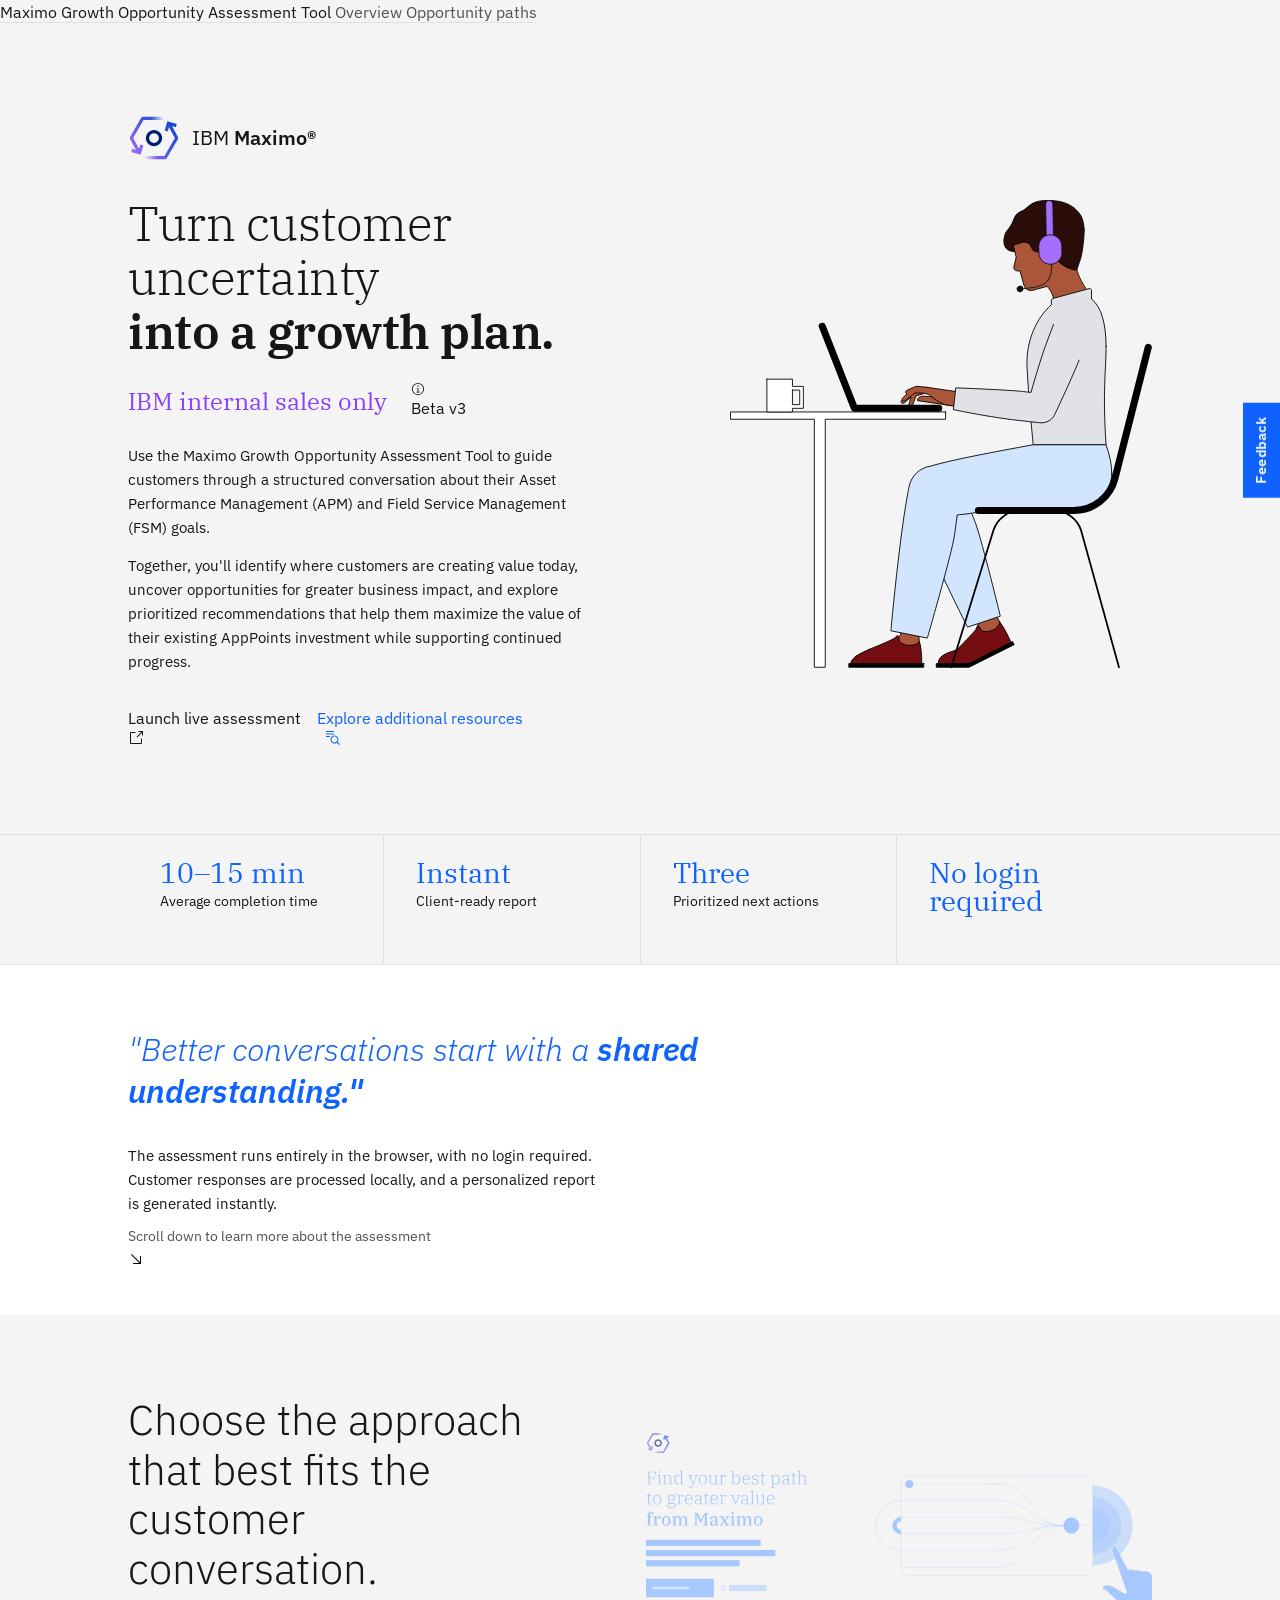
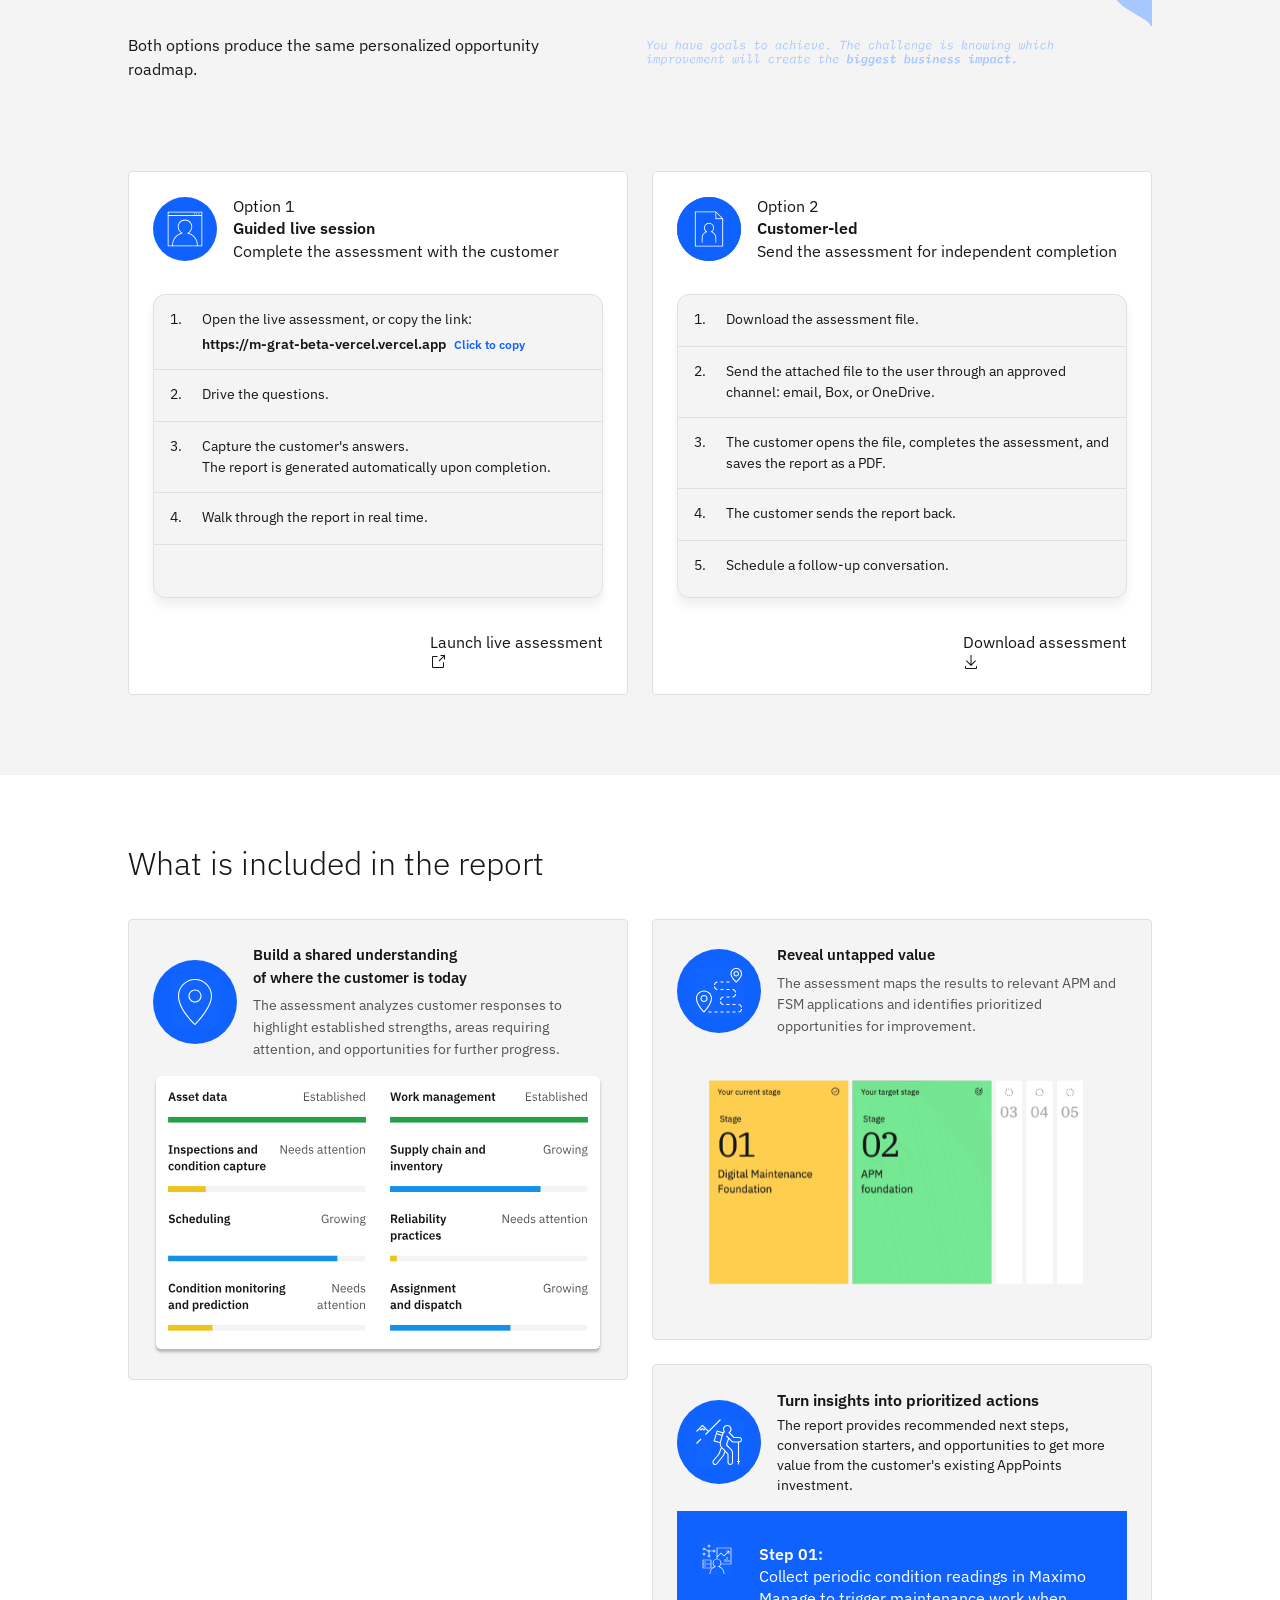
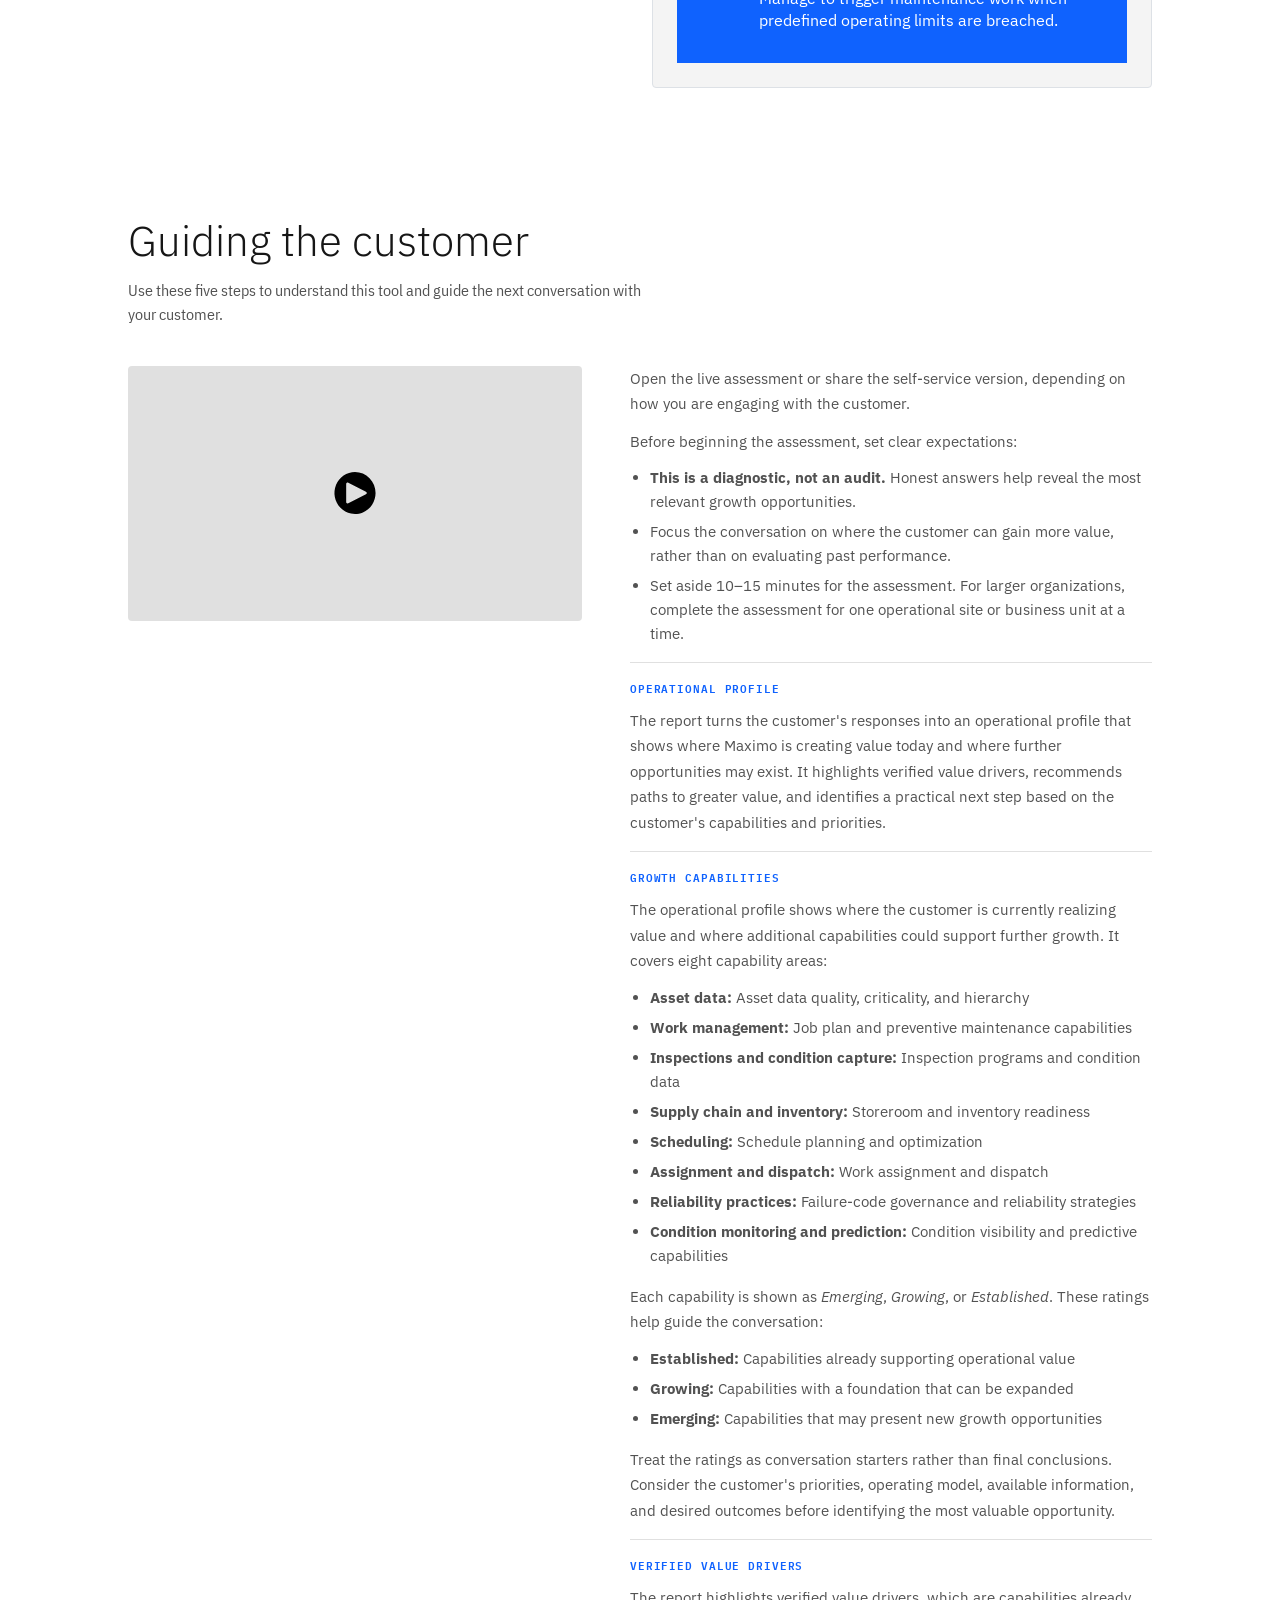
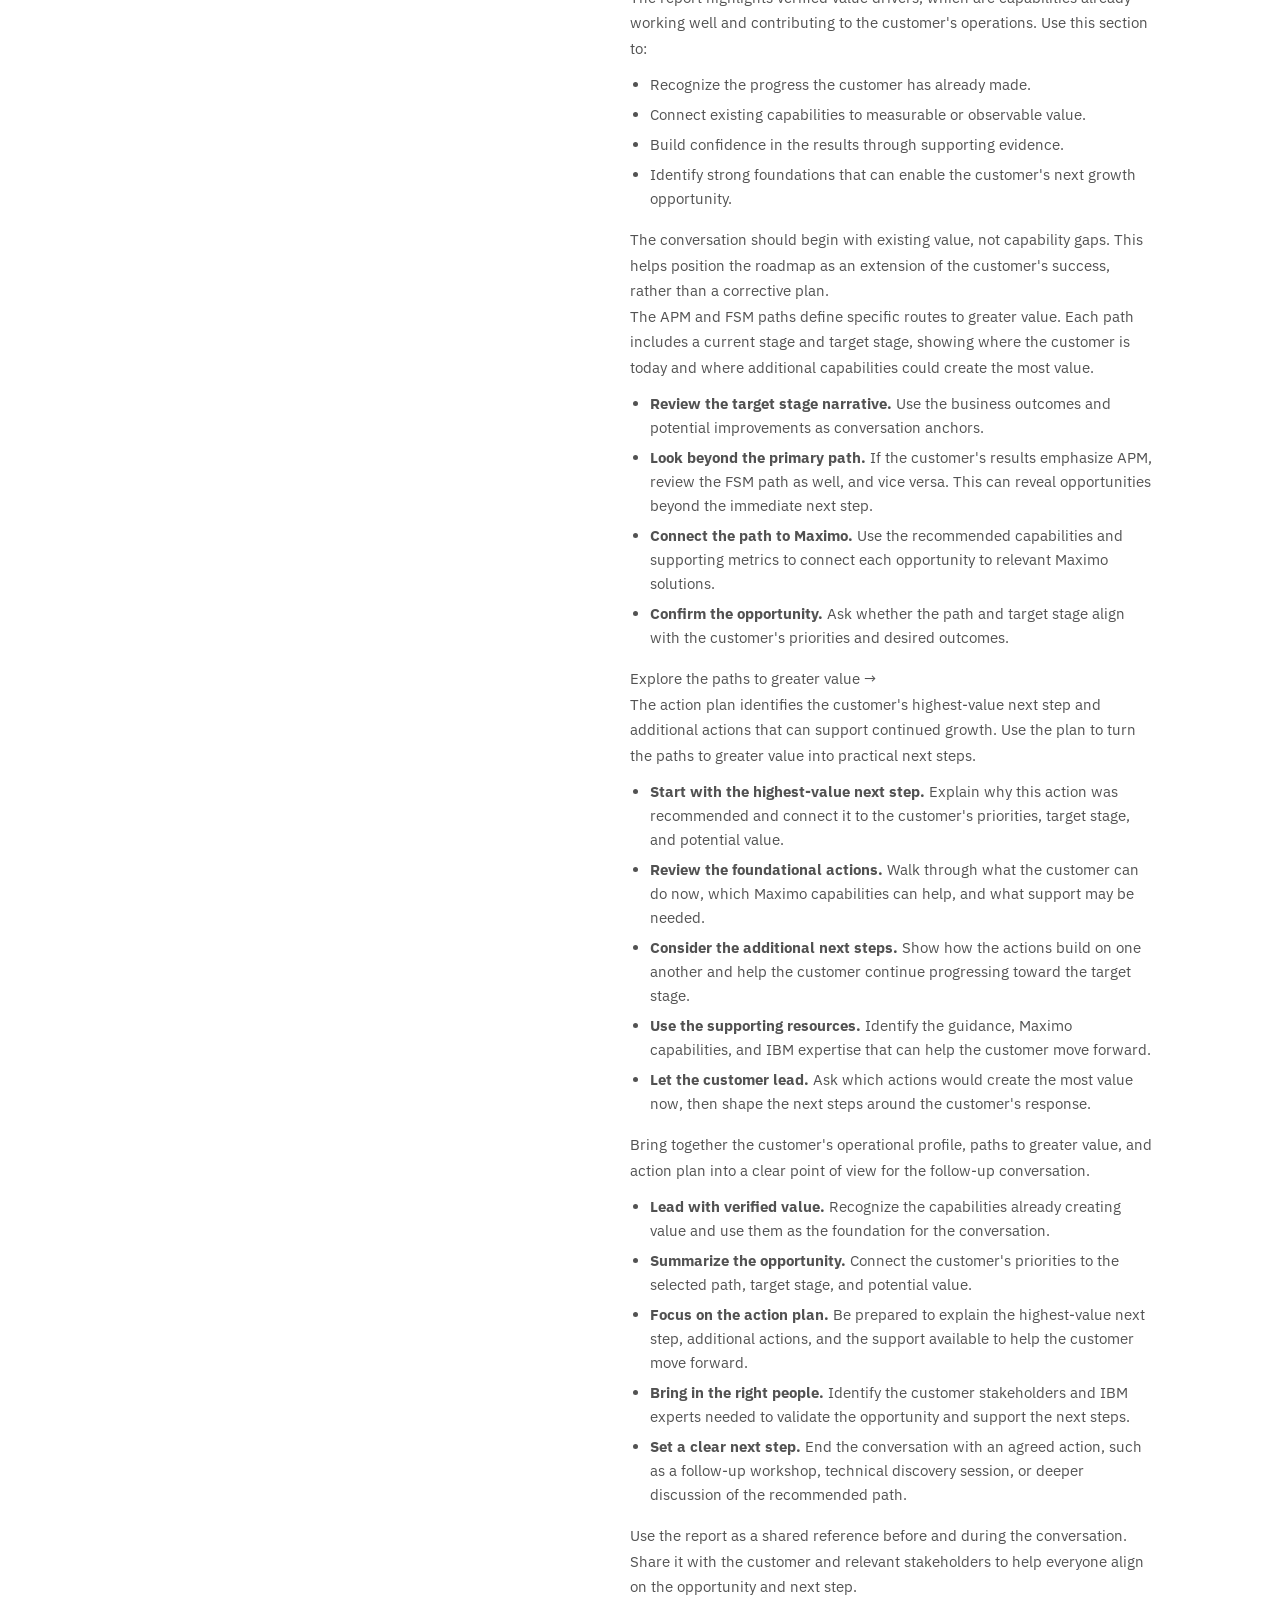
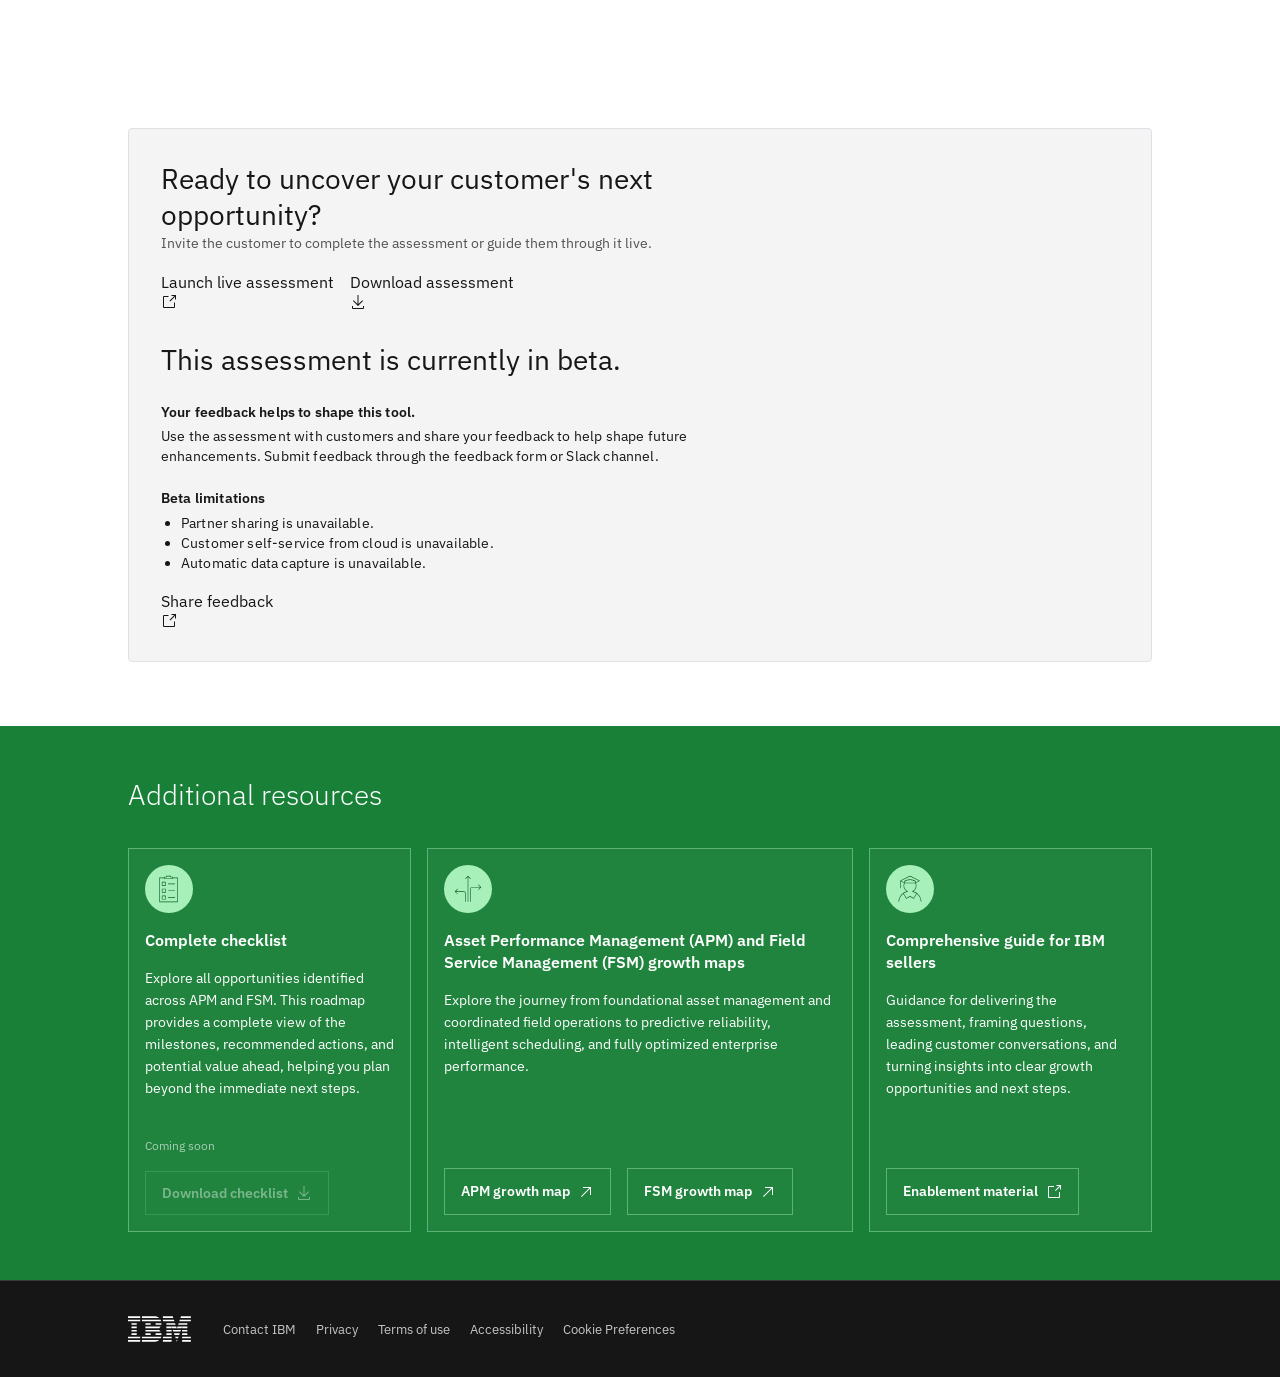
==== docs/index.html @ 926f0888 "Update seller html" ====
<!DOCTYPE html>
<html lang="en">
<head>
  <meta charset="UTF-8" />
  <meta name="viewport" content="width=device-width, initial-scale=1.0" />
  <title>M-GOAT · MAS Growth Opportunity Assessment Tool</title>

  <!-- IBM Plex Fonts -->
  <link rel="preconnect" href="https://fonts.googleapis.com" />
  <link rel="preconnect" href="https://fonts.gstatic.com" crossorigin />
  <link href="https://fonts.googleapis.com/css2?family=IBM+Plex+Sans:ital,wght@0,300;0,400;0,500;0,600;0,700;1,300;1,400&family=IBM+Plex+Serif:ital,wght@0,300;0,400;0,600;0,700;1,300;1,400&family=IBM+Plex+Mono:wght@400;500;600&family=IBM+Plex+Sans+Condensed:wght@300;400;500;600&display=swap" rel="stylesheet" />

  <!-- Carbon Web Components (v2) from IBM CDN -->
  <link rel="preconnect" href="https://1.www.s81c.com" crossorigin />
  <link rel="dns-prefetch" href="https://1.www.s81c.com" />
  <script type="module" src="https://1.www.s81c.com/common/carbon/web-components/tag/v2/latest/ui-shell.min.js"></script>
  <script type="module" src="https://1.www.s81c.com/common/carbon/web-components/tag/v2/latest/button.min.js"></script>
  <script type="module" src="https://1.www.s81c.com/common/carbon/web-components/tag/v2/latest/accordion.min.js"></script>
  <script type="module" src="https://1.www.s81c.com/common/carbon/web-components/tag/v2/latest/tag.min.js"></script>
  <script type="module" src="https://1.www.s81c.com/common/carbon/web-components/tag/v2/latest/tile.min.js"></script>
  <script type="module" src="https://1.www.s81c.com/common/carbon/web-components/tag/v2/latest/link.min.js"></script>
  <script type="module" src="https://1.www.s81c.com/common/carbon/web-components/tag/v2/latest/tabs.min.js"></script>
  <script type="module" src="https://1.www.s81c.com/common/carbon/web-components/tag/v2/latest/checkbox.min.js"></script>
  <script type="module" src="https://1.www.s81c.com/common/carbon/web-components/tag/v2/latest/toggle.min.js"></script>
  <script type="module" src="https://1.www.s81c.com/common/carbon/web-components/tag/v2/latest/content-switcher.min.js"></script>

  <style>
    /* ── Carbon Design System Tokens ───────────────────────── */
    :root {
      /* Colors */
      --cds-background: #ffffff;
      --cds-background-brand: #0f62fe;
      --cds-layer-01: #f4f4f4;
      --cds-layer-02: #ffffff;
      --cds-layer-accent-01: #e0e0e0;
      --cds-field-01: #f4f4f4;
      --cds-border-subtle-01: #e0e0e0;
      --cds-border-subtle: #e0e0e0;
      --cds-border-strong-01: #8d8d8d;
      --cds-border-interactive: #0f62fe;
      --cds-text-primary: #161616;
      --cds-text-secondary: #525252;
      --cds-text-placeholder: #a8a8a8;
      --cds-text-on-color: #ffffff;
      --cds-text-inverse: #ffffff;
      --cds-link-primary: #0f62fe;
      --cds-link-primary-hover: #0043ce;
      --cds-button-primary: #0f62fe;
      --cds-button-primary-hover: #0043ce;
      --cds-button-secondary: #393939;
      --cds-button-secondary-hover: #474747;
      --cds-support-success: #198038;
      --cds-support-warning: #f1c21b;

      /* Spacing */
      --cds-spacing-01: 2px;
      --cds-spacing-02: 4px;
      --cds-spacing-03: 8px;
      --cds-spacing-04: 12px;
      --cds-spacing-05: 16px;
      --cds-spacing-06: 24px;
      --cds-spacing-07: 32px;
      --cds-spacing-08: 40px;
      --cds-spacing-09: 48px;
      --cds-spacing-10: 64px;
      --cds-spacing-11: 80px;

      /* Typography */
      --cds-font-sans: 'IBM Plex Sans', -apple-system, BlinkMacSystemFont, 'Segoe UI', Roboto, sans-serif;
      --cds-font-serif: 'IBM Plex Serif', Georgia, 'Times New Roman', serif;
      --cds-font-mono: 'IBM Plex Mono', Menlo, monospace;
      --cds-font-condensed: 'IBM Plex Sans Condensed', var(--cds-font-sans);
    }

    /* ── Reset & Base ─────────────────────────────────────── */
    *, *::before, *::after { box-sizing: border-box; margin: 0; padding: 0; }
    html { scroll-behavior: smooth; }
    body {
      font-family: var(--cds-font-sans);
      font-size: 16px;
      line-height: 1.5;
      color: var(--cds-text-primary);
      background: var(--cds-layer-01);
      -webkit-font-smoothing: antialiased;
      -moz-osx-font-smoothing: grayscale;
    }
    a { color: inherit; text-decoration: none; }
    img, svg { display: block; max-width: 100%; }

    /* ── Carbon Grid Container ────────────────────────────── */
    .cds--grid {
      width: 100%;
      max-width: 1056px;
      margin: 0 auto;
      padding: 0 16px;
    }

    /* ── Carbon UI Shell (Gray 10 Theme) ───────────────────── */
    cds-header {
      position: sticky;
      top: 0;
      z-index: 8000;
      --cds-background: #f4f4f4;
      background: #f4f4f4;
      border-bottom: 1px solid var(--cds-border-subtle);
    }
    cds-header-name {
      color: var(--cds-text-primary);
      font-family: var(--cds-font-sans);
    }
    cds-header-nav-item {
      color: var(--cds-text-secondary);
    }

    /* ── Fixed Feedback Floating Tab ──────────────────────── */
    .feedback-tab {
      position: fixed;
      right: 0;
      top: 50%;
      transform: translateY(-50%) rotate(180deg) translateZ(0);
      -webkit-transform: translateY(-50%) rotate(180deg) translateZ(0);
      backface-visibility: hidden;
      -webkit-backface-visibility: hidden;
      -webkit-font-smoothing: subpixel-antialiased;
      z-index: 9000;
      background: var(--cds-button-primary);
      color: var(--cds-text-on-color);
      font-family: var(--cds-font-sans);
      font-size: 14px;
      font-weight: 600;
      writing-mode: vertical-rl;
      text-orientation: mixed;
      padding: 14px 8px;
      cursor: pointer;
      text-decoration: none;
      letter-spacing: 0.04em;
      transition: background 0.15s;
    }
    .feedback-tab:hover {
      background: var(--cds-button-primary-hover);
      color: var(--cds-text-on-color);
    }

    /* ── Hero Section ─────────────────────────────────────── */
    .hero {
      background: var(--cds-layer-01);
      overflow: hidden;
      padding-top: var(--cds-spacing-09);
      padding-bottom: var(--cds-spacing-09);
    }
    .hero-inner {
      display: grid;
      grid-template-columns: 1.15fr 0.85fr;
      gap: var(--cds-spacing-07);
      min-height: 520px;
      align-items: center;
    }
    .hero-content {
      padding: var(--cds-spacing-08) var(--cds-spacing-06) var(--cds-spacing-08) 0;
      display: flex;
      flex-direction: column;
      justify-content: center;
    }
    .hero-wordmark {
      display: flex;
      align-items: center;
      gap: 12px;
      margin-bottom: var(--cds-spacing-07);
    }
    .hero-wordmark img {
      width: 52px;
      height: 52px;
      flex-shrink: 0;
    }
    .hero-wordmark-text {
      font-family: var(--cds-font-sans);
      font-size: 20px;
      font-weight: 400;
      color: var(--cds-text-primary);
      line-height: 1.2;
    }
    .hero-wordmark-text strong {
      font-weight: 600;
    }
    .hero-headline {
      font-family: var(--cds-font-serif);
      font-size: 48px;
      font-weight: 300;
      line-height: 1.125;
      color: var(--cds-text-primary);
      margin-bottom: var(--cds-spacing-06);
      letter-spacing: -0.5px;
    }
    .hero-headline strong {
      font-family: var(--cds-font-serif);
      font-weight: 600;
      display: block;
    }
    .hero-label-row {
      display: flex;
      align-items: center;
      gap: 16px;
      margin-bottom: var(--cds-spacing-06);
      flex-wrap: wrap;
    }
    .hero-label {
      font-family: var(--cds-font-serif);
      font-size: 24px;
      color: #8a3ffc;
      line-height: 1;
    }
    .hero-label-row cds-tag {
      margin: 0;
      align-self: center;
      padding-left: var(--cds-spacing-03);
      padding-right: var(--cds-spacing-03);
    }
    .hero-body {
      font-size: 15px;
      color: var(--cds-text-primary);
      line-height: 1.6;
      max-width: 52ch;
      margin-bottom: 14px;
    }
    .hero-body + .hero-body {
      margin-top: 0;
      margin-bottom: var(--cds-spacing-07);
    }
    .hero-actions {
      display: flex;
      align-items: center;
      gap: var(--cds-spacing-05);
      flex-wrap: wrap;
    }
    .hero-actions cds-button[kind="ghost"] {
      color: #0f62fe;
    }
    .hero-actions cds-button[kind="ghost"]::part(button) {
      padding-right: 16px;
      padding-left: 16px;
      justify-content: flex-start;
      gap: 8px;
    }
    .hero-actions cds-button[kind="ghost"] svg[slot="icon"] {
      fill: #0f62fe;
      color: #0f62fe;
      margin-left: 8px;
      flex-shrink: 0;
      transition: fill 0.15s ease;
    }
    .hero-actions cds-button[kind="ghost"]:hover svg[slot="icon"] {
      fill: #0043ce;
      color: #0043ce;
    }
    .hero-visual {
      position: relative;
      overflow: hidden;
      display: flex;
      align-items: flex-end;
      justify-content: center;
      min-height: 480px;
    }
    .hero-visual img {
      display: block;
      width: 100%;
      max-width: 480px;
      height: auto;
    }

    /* ── Metric Badges Strip ──────────────────────────────── */
    .metric-strip {
      background: var(--cds-layer-01);
      border-top: 1px solid var(--cds-border-subtle);
      border-bottom: 1px solid var(--cds-border-subtle);
    }
    .metric-strip .cds--grid {
      display: flex;
      align-items: stretch;
      gap: 0;
    }
    .metric-item {
      flex: 1;
      text-align: left;
      padding: var(--cds-spacing-06) var(--cds-spacing-07);
      border-right: 1px solid var(--cds-border-subtle);
    }
    .metric-item:last-child {
      border-right: none;
    }
    .metric-value {
      font-family: var(--cds-font-serif);
      font-size: 28px;
      font-weight: 400;
      color: var(--cds-link-primary);
      line-height: 1;
      margin-bottom: var(--cds-spacing-02);
    }
    .metric-label {
      font-family: var(--cds-font-sans);
      font-size: 14px;
      font-weight: 400;
      color: var(--cds-text-primary);
      letter-spacing: 0;
    }

    /* ── Section Shared ───────────────────────────────────── */
    .section {
      padding: var(--cds-spacing-10) 0;
    }
    .section-alt { background: var(--cds-layer-01); }
    .section-white { background: var(--cds-background); }
    .section-green { background: #198038; }

    .section-header {
      margin-bottom: var(--cds-spacing-08);
    }
    .section-title {
      font-family: var(--cds-font-sans);
      font-size: 42px;
      font-weight: 300;
      color: var(--cds-text-primary);
      line-height: 1.19;
      margin-bottom: var(--cds-spacing-04);
    }
    .section-subtitle {
      font-family: var(--cds-font-condensed);
      font-size: 16px;
      color: var(--cds-text-secondary);
      max-width: 60ch;
      line-height: 1.5;
    }

    /* ── Quote Section ────────────────────────────────────── */
    .quote-section {
      background: var(--cds-background);
      padding: var(--cds-spacing-10) 0 var(--cds-spacing-09);
    }
    .quote-text {
      font-family: var(--cds-font-sans);
      font-size: 32px;
      font-weight: 300;
      font-style: italic;
      color: var(--cds-link-primary);
      line-height: 1.3;
      max-width: 640px;
      margin-bottom: var(--cds-spacing-07);
    }
    .quote-text strong {
      font-weight: 600;
    }
    .quote-sub {
      font-family: var(--cds-font-sans);
      font-size: 15px;
      color: var(--cds-text-primary);
      line-height: 1.6;
      max-width: 52ch;
      margin-bottom: 10px;
    }
    .quote-scroll {
      display: flex;
      flex-direction: column;
      align-items: flex-start;
      gap: 4px;
      font-family: var(--cds-font-sans);
      font-size: 14px;
      color: var(--cds-text-secondary);
      margin-top: 8px;
    }
    .quote-scroll img {
      display: inline-block;
      width: 16px;
      height: 16px;
    }

    /* ── Approach Section ─────────────────────────────────── */
    .approach-section {
      background: var(--cds-layer-01);
      padding: var(--cds-spacing-11) 0;
    }
    .approach-inner {
      display: grid;
      grid-template-columns: 1fr auto;
      gap: var(--cds-spacing-08);
      align-items: start;
      margin-bottom: var(--cds-spacing-09);
    }
    .approach-heading {
      font-family: var(--cds-font-sans);
      font-size: 42px;
      font-weight: 300;
      color: var(--cds-text-primary);
      line-height: 1.18;
      margin-bottom: 0;
    }
    .approach-note {
      font-size: 16px;
      color: var(--cds-text-primary);
      line-height: 1.5;
      max-width: 42ch;
      margin-top: auto;
    }
    .approach-heading-col {
      display: flex;
      flex-direction: column;
      justify-content: space-between;
      gap: var(--cds-spacing-08);
    }
    .approach-visual {
      background: #e8e8e8;
      border-radius: 8px;
      overflow: hidden;
      display: flex;
      align-items: stretch;
      width: 538px;
      height: 328px;
      flex-shrink: 0;
    }
    .approach-visual img {
      width: 100%;
      height: 100%;
      object-fit: cover;
    }
    .approach-options {
      display: grid;
      grid-template-columns: 1fr 1fr;
      gap: var(--cds-spacing-06);
    }

    /* Carbon Option Card */
    .option-card {
      background: var(--cds-background);
      border: 1px solid #dde1e6;
      border-radius: 4px;
      padding: var(--cds-spacing-06);
      display: flex;
      flex-direction: column;
      gap: var(--cds-spacing-07);
    }
    .option-card-header {
      display: flex;
      align-items: center;
      gap: var(--cds-spacing-05);
    }
    .option-card-pictogram {
      width: 64px;
      height: 64px;
      border-radius: 50%;
      background: var(--cds-background-brand);
      display: flex;
      align-items: center;
      justify-content: center;
      flex-shrink: 0;
    }
    .option-card-pictogram img {
      width: 36px;
      height: 36px;
    }
    .option-card-label {
      font-family: var(--cds-font-sans);
      font-size: 16px;
      font-weight: 400;
      color: var(--cds-text-primary);
      line-height: 1.25;
      margin-bottom: 2px;
    }
    .option-card-title {
      font-family: var(--cds-font-sans);
      font-size: 16px;
      font-weight: 600;
      color: var(--cds-text-primary);
      line-height: 1.25;
      margin-bottom: 2px;
    }
    .option-card-sub {
      font-family: var(--cds-font-sans);
      font-size: 16px;
      font-weight: 400;
      color: var(--cds-text-primary);
      line-height: 1.375;
    }
    .option-steps-wrap {
      background: var(--cds-layer-01);
      border: 1px solid #dde1e6;
      border-radius: 12px;
      box-shadow: 0 8px 8px rgba(0,0,0,0.06);
      overflow: hidden;
      flex: 1;
    }
    .option-steps {
      list-style: none;
      counter-reset: step;
      padding: 0;
      margin: 0;
    }
    .option-steps li {
      counter-increment: step;
      display: flex;
      align-items: flex-start;
      gap: 12px;
      padding: 14px 16px;
      border-bottom: 1px solid #dde1e6;
      font-family: var(--cds-font-sans);
      font-size: 14px;
      color: var(--cds-text-primary);
      line-height: 1.5;
      min-height: 52px;
    }
    .option-steps li:last-child { border-bottom: none; }
    .option-steps li::before {
      content: counter(step) ".";
      font-family: var(--cds-font-sans);
      font-size: 14px;
      font-weight: 400;
      color: var(--cds-text-primary);
      flex-shrink: 0;
      min-width: 20px;
    }
    .option-steps li.step-empty {
      color: transparent;
      pointer-events: none;
    }
    .option-steps li.step-empty::before {
      color: transparent;
    }
    .btn-copy {
      font-family: var(--cds-font-sans);
      font-size: 12px;
      font-weight: 600;
      color: var(--cds-link-primary);
      background: none;
      border: none;
      padding: 0;
      cursor: pointer;
      white-space: nowrap;
    }
    .btn-copy:hover { text-decoration: underline; }
    .btn-copy.copied { color: #0e6027; }

    /* ── Report Contents Section ──────────────────────────── */
    .report-section {
      background: var(--cds-background);
      padding: var(--cds-spacing-10) 0;
    }
    .report-section-heading {
      font-family: var(--cds-font-sans);
      font-size: 32px;
      font-weight: 300;
      color: var(--cds-text-primary);
      margin-bottom: var(--cds-spacing-07);
    }
    .report-grid {
      display: grid;
      grid-template-columns: 1fr 1fr;
      gap: var(--cds-spacing-06);
      align-items: start;
    }
    .report-card {
      background: var(--cds-layer-01);
      border: 1px solid #dde1e6;
      border-radius: 4px;
      padding: var(--cds-spacing-06);
      display: flex;
      flex-direction: column;
      gap: var(--cds-spacing-05);
    }
    .report-card-header {
      display: flex;
      align-items: center;
      gap: var(--cds-spacing-05);
    }
    .report-card-icon {
      width: 84px;
      height: 84px;
      border-radius: 1000px;
      background: var(--cds-background-brand);
      display: flex;
      align-items: center;
      justify-content: center;
      flex-shrink: 0;
    }
    .report-card-icon img {
      width: 48px;
      height: 48px;
      filter: brightness(0) invert(1);
    }
    .report-card-title {
      font-family: var(--cds-font-sans);
      font-size: 15px;
      font-weight: 600;
      color: var(--cds-text-primary);
      margin-bottom: 6px;
    }
    .report-card-body {
      font-size: 14px;
      color: var(--cds-text-secondary);
      line-height: 1.55;
    }
    .report-card-preview {
      border: 1px solid var(--cds-layer-01);
      border-radius: 12px;
      overflow: hidden;
      background: var(--cds-layer-01);
      padding: 16px;
    }
    .report-card-gif {
      width: 100%;
      height: auto;
      display: block;
      border-radius: 4px;
    }
    .report-right {
      display: flex;
      flex-direction: column;
      gap: var(--cds-spacing-06);
    }
    .report-action-card {
      background: var(--cds-layer-01);
      border: 1px solid #dde1e6;
      border-radius: 4px;
      padding: var(--cds-spacing-06);
      display: flex;
      flex-direction: column;
      gap: var(--cds-spacing-05);
    }
    .report-action-header {
      display: flex;
      align-items: center;
      gap: var(--cds-spacing-05);
    }
    .report-action-icon {
      width: 84px;
      height: 84px;
      flex-shrink: 0;
      background: var(--cds-background-brand);
      border-radius: 1000px;
      display: flex;
      align-items: center;
      justify-content: center;
    }
    .report-action-icon img {
      width: 48px;
      height: 48px;
      filter: brightness(0) invert(1);
    }
    .report-action-title {
      font-size: 16px;
      font-weight: 600;
      color: var(--cds-text-primary);
      margin-bottom: 4px;
      line-height: 1.375;
    }
    .report-action-body {
      font-size: 14px;
      color: var(--cds-text-primary);
      line-height: 1.43;
    }
    .report-action-step-block {
      background: var(--cds-background-brand);
      padding: var(--cds-spacing-07) var(--cds-spacing-06);
      border-radius: 0;
    }
    .report-action-step-inner {
      display: flex;
      align-items: flex-start;
      gap: 26px;
    }
    .report-action-step-inner img {
      width: 32px;
      height: 32px;
      flex-shrink: 0;
      filter: brightness(0) invert(1);
    }
    .report-action-step-text {
      font-size: 16px;
      color: #ffffff;
      line-height: 1.375;
    }
    .report-action-step-text strong {
      font-weight: 600;
    }

    /* ── Guiding Section (Carbon Accordion) ────────────────── */
    .guiding-section {
      background: var(--cds-background);
      padding: var(--cds-spacing-10) 0;
    }
    .guiding-inner {
      display: grid;
      grid-template-columns: 1fr 1.15fr;
      gap: var(--cds-spacing-09);
      align-items: start;
    }
    .guiding-video {
      background: #e0e0e0;
      aspect-ratio: 16 / 9;
      display: flex;
      align-items: center;
      justify-content: center;
      position: relative;
      border-radius: 4px;
      overflow: hidden;
    }
    .guiding-video-play {
      width: 48px;
      height: 48px;
    }
    cds-accordion {
      display: block;
      width: 100%;
    }
    cds-accordion-item p {
      font-size: 15px;
      color: var(--cds-text-secondary);
      line-height: 1.7;
      margin-bottom: 12px;
    }
    cds-accordion-item p:last-child {
      margin-bottom: 0;
    }
    cds-accordion-item ul {
      margin: 12px 0 16px 20px;
    }
    cds-accordion-item ul li {
      font-size: 15px;
      color: var(--cds-text-secondary);
      line-height: 1.6;
      margin-bottom: 6px;
    }
    .panel-subsection {
      padding: var(--cds-spacing-05) 0;
      border-top: 1px solid var(--cds-border-subtle);
    }
    .panel-subsection--last {
      padding-bottom: 0;
    }
    .panel-subsection-label {
      font-family: var(--cds-font-mono);
      font-size: 11px;
      font-weight: 600;
      letter-spacing: 0.08em;
      text-transform: uppercase;
      color: var(--cds-link-primary);
      margin-bottom: 10px;
    }

    /* ── CTA + Beta Section ───────────────────────────────── */
    .cta-section {
      background: var(--cds-background);
      padding: var(--cds-spacing-10) 0;
    }
    .cta-card {
      background: var(--cds-layer-01);
      border: 1px solid #dde1e6;
      border-radius: 4px;
      padding: var(--cds-spacing-07);
      display: flex;
      flex-direction: column;
      gap: var(--cds-spacing-07);
    }
    .cta-block {
      display: flex;
      flex-direction: column;
      gap: var(--cds-spacing-05);
      max-width: 560px;
    }
    .cta-heading {
      font-family: var(--cds-font-sans);
      font-size: 28px;
      font-weight: 400;
      color: var(--cds-text-primary);
      line-height: 1.29;
      margin: 0;
    }
    .cta-sub {
      font-size: 14px;
      color: var(--cds-text-secondary);
      line-height: 1.5;
      margin: 0;
    }
    .cta-actions {
      display: flex;
      align-items: center;
      gap: var(--cds-spacing-05);
      flex-wrap: wrap;
    }
    .beta-heading {
      font-family: var(--cds-font-sans);
      font-size: 28px;
      font-weight: 400;
      color: var(--cds-text-primary);
      line-height: 1.29;
      margin: 0 0 8px;
    }
    .beta-body {
      display: flex;
      flex-direction: column;
      gap: 4px;
    }
    .beta-body p {
      font-size: 14px;
      color: var(--cds-text-primary);
      line-height: 1.43;
      letter-spacing: 0.16px;
      margin: 0;
    }
    .beta-body strong { font-weight: 600; }
    .beta-limitations {
      display: flex;
      flex-direction: column;
      gap: 4px;
      padding-top: 6px;
    }
    .beta-limitations p {
      font-size: 14px;
      font-weight: 600;
      color: var(--cds-text-primary);
      letter-spacing: 0.16px;
      margin: 0;
    }
    .beta-limitations ul {
      margin: 0;
      padding-left: 20px;
      list-style: disc;
    }
    .beta-limitations ul li {
      font-size: 14px;
      color: var(--cds-text-primary);
      line-height: 1.43;
      letter-spacing: 0.16px;
    }

    /* ── Additional Resources (Green Section) ─────────────── */
    .resources-section {
      background: #198038;
      padding: var(--cds-spacing-09) 0;
    }
    .resources-heading {
      font-family: var(--cds-font-sans);
      font-size: 28px;
      font-weight: 300;
      color: #ffffff;
      margin-bottom: var(--cds-spacing-07);
    }
    .resources-grid {
      display: grid;
      grid-template-columns: 1fr 1.5fr 1fr;
      gap: var(--cds-spacing-05);
    }
    .resource-item {
      display: flex;
      flex-direction: column;
      gap: var(--cds-spacing-05);
      background: rgba(255,255,255,0.03);
      border: 1px solid rgba(167,240,186,0.44);
      padding: var(--cds-spacing-05);
      min-height: 384px;
    }
    .resource-item-inner {
      display: flex;
      flex-direction: column;
      justify-content: space-between;
      flex: 1;
      gap: var(--cds-spacing-05);
    }
    .resource-icon {
      width: 48px;
      height: 48px;
      flex-shrink: 0;
    }
    .resource-copy {
      display: flex;
      flex-direction: column;
      gap: var(--cds-spacing-05);
    }
    .resource-title {
      font-family: var(--cds-font-sans);
      font-size: 16px;
      font-weight: 600;
      color: #ffffff;
      line-height: 1.375;
      margin: 0;
    }
    .resource-desc {
      font-size: 14px;
      font-weight: 400;
      color: #ffffff;
      line-height: 1.572;
      margin: 0;
    }
    .resource-actions {
      display: flex;
      flex-wrap: wrap;
      gap: var(--cds-spacing-05);
      align-items: center;
    }
    .btn-outline-white {
      font-family: var(--cds-font-sans);
      font-size: 14px;
      font-weight: 600;
      color: #ffffff;
      border: 1px solid rgba(167,240,186,0.44);
      padding: 12px 16px;
      background: none;
      cursor: pointer;
      transition: background 0.15s, color 0.15s, border-color 0.15s;
      white-space: nowrap;
      display: inline-flex;
      align-items: center;
      gap: 8px;
      text-decoration: none;
    }
    .btn-outline-white:hover {
      background: rgba(255,255,255,0.1);
      border-color: rgba(167,240,186,0.7);
    }
    .btn-outline-white--disabled {
      opacity: 0.4;
      cursor: not-allowed;
      pointer-events: none;
    }
    .resource-helper {
      font-size: 12px;
      color: rgba(255,255,255,0.6);
      margin-top: 8px;
      width: 100%;
    }

    /* ── Footer ───────────────────────────────────────────── */
    .site-footer {
      background: #161616;
      border-top: 1px solid #393939;
      padding: var(--cds-spacing-07) 0;
    }
    .footer-inner {
      display: flex;
      align-items: center;
      gap: var(--cds-spacing-07);
      flex-wrap: wrap;
    }
    .footer-logo {
      flex-shrink: 0;
    }
    .footer-logo img {
      height: 32px;
      filter: brightness(0) invert(1);
      display: block;
    }
    .footer-legal-nav {
      display: flex;
      flex-wrap: wrap;
      gap: 0;
      flex: 1;
    }
    .footer-legal-nav a {
      font-family: var(--cds-font-sans);
      font-size: 13px;
      color: #c6c6c6;
      padding: 4px 20px 4px 0;
      transition: color 0.1s;
      white-space: nowrap;
    }
    .footer-legal-nav a:hover { color: #ffffff; }

    /* ── Responsive Mobile Rules ──────────────────────────── */
    @media (max-width: 1024px) {
      .resources-grid { grid-template-columns: 1fr 1fr; }
    }
    @media (max-width: 840px) {
      .hero-inner {
        grid-template-columns: 1fr;
        gap: var(--cds-spacing-06);
        min-height: 0;
      }
      .hero-visual {
        min-height: auto;
        max-width: 420px;
        margin: 0 auto;
      }
      .hero-content {
        padding: var(--cds-spacing-07) 0 0 0;
      }
      .hero-body { max-width: 100%; }
      .hero-headline {
        font-size: clamp(32px, 5.5vw, 42px);
      }
      /* Remove constraining max-widths that create right-side gaps */
      .quote-text { max-width: 100%; }
      .quote-sub { max-width: 100%; }
      .section-subtitle { max-width: 100%; }
      .approach-note { max-width: 100%; }
      .cta-block { max-width: 100%; }
      .approach-inner {
        grid-template-columns: 1fr;
        gap: var(--cds-spacing-07);
      }
      .approach-visual {
        width: 100%;
        height: auto;
        aspect-ratio: 16 / 9;
      }
      .approach-options {
        grid-template-columns: 1fr;
      }
      .report-grid {
        grid-template-columns: 1fr;
      }
      .guiding-inner {
        grid-template-columns: 1fr;
        gap: var(--cds-spacing-07);
      }
      .metric-strip .cds--grid {
        display: grid;
        grid-template-columns: 1fr 1fr;
      }
      .metric-item {
        border-right: 1px solid var(--cds-border-subtle);
        border-bottom: 1px solid var(--cds-border-subtle);
        padding: var(--cds-spacing-05) var(--cds-spacing-06);
      }
      .metric-item:nth-child(2n) {
        border-right: none;
      }
      .metric-item:nth-child(3),
      .metric-item:nth-child(4) {
        border-bottom: none;
      }
    }
    @media (max-width: 600px) {
      .cds--grid {
        padding: 0 var(--cds-spacing-05);
      }
      .hero {
        padding-top: var(--cds-spacing-07);
        padding-bottom: var(--cds-spacing-07);
      }
      .hero-wordmark {
        margin-bottom: var(--cds-spacing-05);
      }
      .hero-wordmark img {
        width: 40px;
        height: 40px;
      }
      .hero-wordmark-text {
        font-size: 18px;
      }
      .hero-headline {
        font-size: 28px;
        line-height: 1.15;
        margin-bottom: var(--cds-spacing-05);
      }
      .hero-label-row {
        gap: 8px;
        margin-bottom: var(--cds-spacing-05);
      }
      .hero-label {
        font-size: 18px;
      }
      .hero-body {
        font-size: 14px;
        line-height: 1.5;
        max-width: 100%;
      }
      .hero-actions {
        flex-direction: column;
        align-items: stretch;
        gap: 12px;
      }
      .hero-actions cds-button {
        width: 100%;
      }
      .hero-visual {
        max-width: 300px;
        margin: var(--cds-spacing-06) auto 0;
      }
      .metric-strip .cds--grid {
        grid-template-columns: 1fr;
      }
      .metric-item {
        border-right: none;
        border-bottom: 1px solid var(--cds-border-subtle);
        padding: var(--cds-spacing-05) 0;
      }
      .metric-item:last-child {
        border-bottom: none;
      }
      .metric-value {
        font-size: 24px;
      }
      .section {
        padding: var(--cds-spacing-08) 0;
      }
      .section-title, .approach-heading {
        font-size: 26px;
        line-height: 1.2;
      }
      .section-subtitle { max-width: 100%; }
      .quote-section {
        padding: var(--cds-spacing-08) 0;
      }
      .quote-text {
        font-size: 20px;
        max-width: 100%;
        margin-bottom: var(--cds-spacing-05);
      }
      .quote-sub { max-width: 100%; }
      .cta-block { max-width: 100%; }
      .report-section-heading { max-width: 100%; }
      .report-section {
        padding: var(--cds-spacing-08) 0;
      }
      .report-section-heading {
        font-size: 26px;
        margin-bottom: var(--cds-spacing-06);
      }
      .report-card, .report-action-card, .option-card {
        padding: var(--cds-spacing-05);
      }
      .report-action-step-block {
        padding: var(--cds-spacing-05);
      }
      .report-action-step-inner {
        gap: 16px;
      }
      .report-action-icon, .report-card-icon {
        width: 64px;
        height: 64px;
      }
      .report-action-icon img, .report-card-icon img {
        width: 36px;
        height: 36px;
      }
      .cta-card {
        padding: var(--cds-spacing-05);
        gap: var(--cds-spacing-06);
      }
      .cta-heading, .beta-heading {
        font-size: 22px;
      }
      .cta-actions {
        flex-direction: column;
        align-items: stretch;
      }
      .cta-actions cds-button {
        width: 100%;
      }
      .resources-section {
        padding: var(--cds-spacing-08) 0;
      }
      .resources-heading {
        font-size: 24px;
      }
      .resources-grid {
        grid-template-columns: 1fr;
      }
      .resource-item {
        min-height: auto;
        padding: var(--cds-spacing-05);
      }
      .footer-inner {
        flex-direction: column;
        align-items: flex-start;
        gap: var(--cds-spacing-05);
      }
      .feedback-tab {
        display: none;
      }
    }


    /* ── Mobile hamburger — hide button on desktop, show on mobile ── */
    cds-header-menu-button { display: none; }
    #mobile-side-nav { display: none; }

    /* Footer feedback link — desktop hides it (floating tab used instead) */
    .footer-feedback-link { display: none; }

    @media (max-width: 800px) {
      /* Floating feedback tab → hidden; footer link takes over */
      .feedback-tab { display: none; }
      .footer-feedback-link { display: revert; }

      /* Show hamburger, hide top nav */
      cds-header-menu-button { display: flex; }
      #mobile-side-nav { display: block; }
      cds-header-nav { display: none; }

      /* Header name fills remaining width between hamburger and edge */
      cds-header-name { flex: 1 1 auto; min-width: 0; }
    }

    /* ── Opportunity paths view ───────────────────────────── */
    [hidden] { display: none !important; }

    #view-opportunity-paths { background: var(--cds-background); }
    #view-opportunity-paths cds-tag { padding: 0 var(--cds-spacing-03); margin: 0; }

    /* ── Milestone accordion ──────────────────────────────────── */
    #view-opportunity-paths .opp-accordion {
      --cds-layer: var(--cds-layer-01);
    }
    #view-opportunity-paths .opp-accordion cds-accordion-item::part(heading) {
      font-size: 16px;
      font-weight: 600;
    }
    /* tag sits flush at top of expanded panel */
    #view-opportunity-paths .opp-accordion cds-tag {
      display: inline-flex;
      margin-bottom: 0;
    }
    #view-opportunity-paths .opp-accordion .opp-tile__description {
      font-size: 16px;
      line-height: 22px;
      color: var(--cds-text-secondary);
      margin: var(--cds-spacing-05) 0 0;
    }

    .opp-hero {
      background: var(--cds-layer-01);
      padding: var(--cds-spacing-10) 0 var(--cds-spacing-09);
    }
    .opp-hero__title {
      font-family: var(--cds-font-serif);
      font-size: 42px;
      font-weight: 300;
      line-height: 1.19;
      max-width: 14ch;
      margin-bottom: var(--cds-spacing-06);
    }
    .opp-hero__sub {
      font-size: 14px;
      line-height: 1.43;
      color: var(--cds-text-primary);
      max-width: 60ch;
    }
    .opp-track-bar {
      background: var(--cds-background);
      border-bottom: 1px solid var(--cds-border-subtle);
      padding: var(--cds-spacing-05) 0;
    }
    /* Prevent content switcher from stretching full-width */
    #opp-track-switcher {
      inline-size: fit-content;
      width: fit-content;
      flex-shrink: 0;
    }
    /* Inner row: switcher */
    .opp-track-bar__inner {
      display: flex;
      align-items: center;
      justify-content: flex-start;
      gap: var(--cds-spacing-07);
    }
    /* Stage row: tabs (or compare checkboxes) left, compare toggle right */
    .opp-stage-row {
      display: flex;
      align-items: center;
      flex-wrap: wrap;
      gap: var(--cds-spacing-05);
    }
    .opp-stage-row cds-tabs {
      flex: 1;
      min-width: 0;
    }
    .opp-stage-row cds-tabs[hidden] { display: none; }

    #opp-compare-toggle {
      margin-left: auto;
      flex-shrink: 0;
    }
    /* ── Compare bar (checkboxes, replaces tabs in the stage row) ── */
    .opp-compare-bar {
      flex: 1;
      min-width: 0;
      background: var(--cds-layer-01);
      border-bottom: 1px solid var(--cds-border-subtle);
      padding: var(--cds-spacing-03) var(--cds-spacing-05);
    }
    .opp-compare-bar[hidden] { display: none; }
    .opp-compare-bar #opp-compare-checkboxes {
      display: flex;
      flex-wrap: wrap;
      align-items: center;
      gap: var(--cds-spacing-07);
    }
    .opp-compare-bar .opp-compare-check-wrap {
      display: flex;
      align-items: center;
    }
    /* ── Compare two-column content layout ───────────────────── */
    .opp-compare-cols {
      display: grid;
      grid-template-columns: 1fr 1px 1fr;
      width: 100%;
    }
    /* Vertical divider column — one per row via display:contents rows */
    .opp-compare-divider {
      background: var(--cds-border-subtle);
    }
    /* Each row holds one section from each stage */
    .opp-compare-row {
      display: contents; /* participates in parent grid */
    }
    .opp-compare-cell {
      padding: 0 var(--cds-spacing-07);
      min-width: 0;
      /* Align section titles to the top of the row — grid auto rows = tallest cell */
      align-self: start;
    }
    .opp-compare-cell:first-child  { padding-left: 0; }
    .opp-compare-cell:nth-child(3) { padding-right: 0; }
    /* Stage heading row sits flush — no top padding */
    .opp-compare-row--heading .opp-compare-cell {
      padding-bottom: var(--cds-spacing-06);
    }
    /* In compare mode: rail stays visible, main goes full-width */
    .opp-layout--compare {
      grid-template-columns: 200px minmax(0, 1fr) !important;
    }
    .opp-layout--compare #opp-main {
      max-width: none !important;
    }
    .opp-layout {
      display: grid;
      grid-template-columns: 200px minmax(0, 1fr);
      gap: var(--cds-spacing-09);
      padding-top: var(--cds-spacing-08);
      padding-bottom: var(--cds-spacing-11);
    }
    .opp-rail {
      position: sticky;
      top: 72px;
      align-self: start;
      display: flex;
      flex-direction: column;
      padding-top: var(--cds-spacing-09);
    }
    .opp-rail a {
      font-size: 12px;
      line-height: 16px;
      color: var(--cds-text-secondary);
      text-decoration: none;
      padding: var(--cds-spacing-04) var(--cds-spacing-05);
      border-left: 2px solid var(--cds-border-subtle);
    }
    .opp-rail a:hover { color: var(--cds-text-primary); }
    .opp-rail a.is-active {
      color: var(--cds-text-primary);
      font-weight: 600;
      border-left-color: var(--cds-border-interactive);
    }
    .opp-main { min-width: 0; max-width: 680px; } /* overridden to none in compare mode */
    .opp-content { padding-top: var(--cds-spacing-07); }
    .opp-stage {
      font-family: var(--cds-font-serif);
      font-weight: 300;
      font-size: 32px;
      line-height: 1.25;
      margin-bottom: var(--cds-spacing-09);
    }
    .opp-stage__number, .opp-stage__name { display: block; }
    .opp-section {
      margin-bottom: var(--cds-spacing-09);
      scroll-margin-top: 96px;
    }
    .opp-section__title {
      font-size: 20px;
      font-weight: 400;
      line-height: 28px;
      margin-bottom: var(--cds-spacing-05);
    }
    .opp-body { font-size: 16px; line-height: 1.375; margin-bottom: var(--cds-spacing-05); }
    .opp-label {
      font-size: 14px;
      line-height: 16px;
      letter-spacing: 0.32px;
      color: var(--cds-text-secondary);
      margin-top: var(--cds-spacing-05);
      margin-bottom: 0;
    }
    .opp-list {
      padding-left: 20px;
      margin-top: var(--cds-spacing-04);
      font-size: 14px;
      line-height: 24px;
      color: var(--cds-text-secondary);
    }
    .opp-list li { margin-bottom: var(--cds-spacing-02); }
    .opp-ready {
      background: var(--cds-layer-01);
      padding: var(--cds-spacing-05);
    }
    .opp-ready__label {
      display: flex;
      align-items: center;
      gap: var(--cds-spacing-03);
      font-size: 14px;
      margin-bottom: var(--cds-spacing-04);
    }
    .opp-ready__text { font-size: 14px; line-height: 1.43; }
    .opp-tile__value {
      background: var(--cds-layer-01);
      padding: var(--cds-spacing-05);
      margin-top: var(--cds-spacing-04);
    }
    .opp-tile__value-header {
      display: flex;
      align-items: center;
      gap: var(--cds-spacing-03);
      margin-bottom: var(--cds-spacing-03);
    }
    .opp-tile__value-icon {
      display: block;
      flex-shrink: 0;
      width: 16px;
      height: 16px;
      color: var(--cds-text-primary);
    }
    .opp-tile__value-label {
      font-size: 12px;
      line-height: 16px;
      letter-spacing: 0.32px;
      color: var(--cds-text-primary);
    }
    .opp-tile__value p {
      font-size: 16px;
      line-height: 22px;
      color: var(--cds-text-secondary);
    }
    .opp-tags { display: flex; flex-wrap: wrap; gap: var(--cds-spacing-03); margin-top: var(--cds-spacing-03); }
    .opp-steps__group { margin-bottom: var(--cds-spacing-06); }
    .opp-steps__milestone { font-size: 14px; font-weight: 600; margin-bottom: var(--cds-spacing-04); }
    .opp-step { margin-bottom: var(--cds-spacing-04); }
    .opp-step__roles { font-size: 12px; color: var(--cds-text-secondary); margin: 0 0 0 var(--cds-spacing-07); }

    @media (max-width: 800px) {
      .opp-layout { grid-template-columns: minmax(0, 1fr); gap: var(--cds-spacing-06); }
      .opp-layout--compare { grid-template-columns: minmax(0, 1fr) !important; }
      .opp-rail { display: none; }
      /* On mobile: toggle drops to its own line below the tabs */
      #opp-compare-toggle {
        flex-basis: 100%;
        margin-left: 0;
        padding: var(--cds-spacing-03) 0;
        border-top: 1px solid var(--cds-border-subtle);
      }
      /* Track bar: switcher fills the full row width on mobile */
      .opp-track-bar__inner {
        flex-direction: column;
        align-items: stretch;
        gap: var(--cds-spacing-04);
      }
      #opp-track-switcher {
        display: flex;
        width: 100%;
        inline-size: 100%;
      }
      #opp-track-switcher::part(content-switcher) {
        width: 100%;
      }
      cds-content-switcher-item {
        flex: 1 1 0;
        min-width: 0;
      }

      /* ── Mobile compare: full-bleed horizontal scroll with 80vw columns ── */
      .opp-compare-cols {
        /* Keep the same grid structure (display:contents rows rely on it)
           but make columns 80vw so the next stage peeks out */
        grid-template-columns: 80vw 1px 80vw;
        overflow-x: auto;
        scroll-snap-type: x mandatory;
        -webkit-overflow-scrolling: touch;
        /* Full-bleed: escape all ancestor padding/margins regardless of nesting depth */
        width: 100vw;
        position: relative;
        left: 50%;
        transform: translateX(-50%);
        /* Inner padding so content doesn't touch the screen edges */
        padding-left: var(--cds-spacing-05);
        padding-right: var(--cds-spacing-05);
        /* scroll-padding matches padding-left so snap lands at content edge */
        scroll-padding-left: var(--cds-spacing-05);
      }
      /* Each cell in a column snaps on scroll */
      .opp-compare-cols .opp-compare-cell:first-child {
        scroll-snap-align: start;
      }
      .opp-compare-cols .opp-compare-cell:nth-child(3) {
        scroll-snap-align: start;
      }
    }

  </style>
</head>
<body>

  <!-- ═══════════════ FIXED FEEDBACK TAB ═══════════════════ -->
  <a href="https://wkf.ms/4y6RVgc" target="_blank" rel="noopener noreferrer" class="feedback-tab" aria-label="Share feedback">Feedback</a>

  <!-- ═══════════════ CARBON UI SHELL HEADER (GRAY 10) ══════ -->
  <cds-header aria-label="IBM Maximo Growth Opportunity Assessment Tool" data-carbon-theme="g10">
    <cds-header-menu-button
      id="mobile-menu-btn"
      button-label-active="Close menu"
      button-label-inactive="Open menu">
    </cds-header-menu-button>
    <cds-header-name prefix="IBM" href="#">Maximo Growth Opportunity Assessment Tool</cds-header-name>
    <cds-header-nav menu-bar-label="Primary navigation">
      <cds-header-nav-item id="nav-overview" href="#" active>Overview</cds-header-nav-item>
      <cds-header-nav-item id="nav-opportunity-paths" href="#opportunity-paths">Opportunity paths</cds-header-nav-item>
    </cds-header-nav>
    <cds-side-nav id="mobile-side-nav" aria-label="Side navigation" collapse-mode="responsive">
      <cds-side-nav-items>
        <cds-side-nav-link id="side-nav-overview" href="#" active>Overview</cds-side-nav-link>
        <cds-side-nav-link id="side-nav-opportunity-paths" href="#opportunity-paths">Opportunity paths</cds-side-nav-link>
        <cds-side-nav-divider></cds-side-nav-divider>
        <cds-side-nav-link href="https://wkf.ms/4y6RVgc" target="_blank" rel="noopener noreferrer" class="side-nav-feedback">
          Share feedback
        </cds-side-nav-link>
      </cds-side-nav-items>
    </cds-side-nav>
  </cds-header>

  <div id="view-overview">
  <!-- ═══════════════ HERO ══════════════════════════════════ -->
  <section class="hero" aria-labelledby="hero-title">
    <div class="cds--grid">
      <div class="hero-inner">
        <div class="hero-content">
          <!-- IBM Maximo wordmark -->
          <div class="hero-wordmark">
            <img src="assets/IBM Maximo Application Suite.svg" alt="IBM Maximo Application Suite" />
            <span class="hero-wordmark-text">IBM <strong>Maximo®</strong></span>
          </div>
          <!-- Heading -->
          <h1 class="hero-headline" id="hero-title">
            Turn customer uncertainty
            <strong>into a growth plan.</strong>
          </h1>
          <!-- Label + version tag -->
          <div class="hero-label-row">
            <span class="hero-label">IBM internal sales only</span>
            <cds-tag type="outline" size="sm">
              <svg slot="icon" xmlns="http://www.w3.org/2000/svg" width="14" height="14" viewBox="0 0 32 32" fill="currentColor" aria-hidden="true"><path d="M17 22v-8h-4v2h2v6h-3v2h8v-2zM16 8a1.5 1.5 0 100 3 1.5 1.5 0 000-3z"/><path d="M16 30a14 14 0 110-28 14 14 0 010 28zm0-26a12 12 0 100 24 12 12 0 000-24z"/></svg>
              Beta v3
            </cds-tag>
          </div>
          <!-- Body copy -->
          <p class="hero-body">
            Use the Maximo Growth Opportunity Assessment Tool to guide customers through a structured conversation about their Asset Performance Management (APM) and Field Service Management (FSM) goals.
          </p>
          <p class="hero-body">
            Together, you'll identify where customers are creating value today, uncover opportunities for greater business impact, and explore prioritized recommendations that help them maximize the value of their existing AppPoints investment while supporting continued progress.
          </p>
          <!-- CTAs -->
          <div class="hero-actions">
            <cds-button kind="primary" size="lg" href="https://m-grat-beta-vercel.vercel.app/" target="_blank" rel="noopener noreferrer">
              Launch live assessment
              <svg slot="icon" xmlns="http://www.w3.org/2000/svg" width="16" height="16" viewBox="0 0 32 32" fill="currentColor" aria-hidden="true"><path d="M26 28H6a2 2 0 01-2-2V6a2 2 0 012-2h9v2H6v20h20v-9h2v9a2 2 0 01-2 2z"/><path d="M21 2v2h5.59L17 13.41 18.59 15 28 5.59V11h2V2z"/></svg>
            </cds-button>
            <cds-button kind="ghost" size="lg" href="#additional-resources">
              Explore additional resources
              <svg slot="icon" width="16" height="16" viewBox="0 0 16 16" fill="#0f62fe" aria-hidden="true">
                <path d="M15 14.2929L12.6558 11.9487C13.2823 11.1423 13.5779 10.1274 13.4824 9.11065C13.3869 8.0939 12.9075 7.15178 12.1417 6.47613C11.376 5.80048 10.3815 5.4421 9.36074 5.47398C8.34001 5.50585 7.36981 5.92558 6.6477 6.6477C5.92558 7.36981 5.50585 8.34001 5.47398 9.36074C5.4421 10.3815 5.80048 11.376 6.47613 12.1417C7.15178 12.9075 8.0939 13.3869 9.11065 13.4824C10.1274 13.5779 11.1423 13.2823 11.9487 12.6558L14.2929 15L15 14.2929ZM9.5 12.5C8.90666 12.5 8.32664 12.3241 7.83329 11.9944C7.33994 11.6648 6.95542 11.1962 6.72836 10.6481C6.5013 10.0999 6.44189 9.49667 6.55764 8.91473C6.6734 8.33279 6.95912 7.79824 7.37868 7.37868C7.79824 6.95912 8.33279 6.6734 8.91473 6.55764C9.49667 6.44189 10.0999 6.5013 10.6481 6.72836C11.1962 6.95542 11.6648 7.33994 11.9944 7.83329C12.3241 8.32664 12.5 8.90666 12.5 9.5C12.4991 10.2954 12.1828 11.0579 11.6204 11.6204C11.0579 12.1828 10.2954 12.4991 9.5 12.5Z"/>
                <path d="M5 6H1V7H5V6Z"/>
                <path d="M9 1H1V2H9V1Z"/>
                <path d="M9 3.5H1V4.5H9V3.5Z"/>
              </svg>
            </cds-button>
          </div>
        </div>
        <!-- Seller illustration -->
        <div class="hero-visual" aria-hidden="true">
          <img src="assets/seller-hero.svg" alt="" />
        </div>
      </div>
    </div>
  </section>

  <!-- ═══════════════ METRIC STRIP ══════════════════════════ -->
  <div class="metric-strip" aria-label="Key metrics">
    <div class="cds--grid">
      <div class="metric-item">
        <div class="metric-value">10–15 min</div>
        <div class="metric-label">Average completion time</div>
      </div>
      <div class="metric-item">
        <div class="metric-value">Instant</div>
        <div class="metric-label">Client-ready report</div>
      </div>
      <div class="metric-item">
        <div class="metric-value">Three</div>
        <div class="metric-label">Prioritized next actions</div>
      </div>
      <div class="metric-item">
        <div class="metric-value">No login required</div>
        <div class="metric-label">&nbsp;</div>
      </div>
    </div>
  </div>

  <!-- ═══════════════ QUOTE / GUIDANCE OVERVIEW ════════════ -->
  <section class="quote-section">
    <div class="cds--grid">
      <p class="quote-text">"Better conversations start with a <strong>shared understanding."</strong></p>
      <p class="quote-sub">The assessment runs entirely in the browser, with no login required. Customer responses are processed locally, and a personalized report is generated instantly.</p>
      <p class="quote-scroll">
        Scroll down to learn more about the assessment
        <img src="assets/Arrow--down-right.svg" alt="" aria-hidden="true" />
      </p>
    </div>
  </section>

  <!-- ═══════════════ APPROACH SECTION ═════════════════════ -->
  <section class="approach-section">
    <div class="cds--grid">
      <!-- Header row: heading left, illo card right -->
      <div class="approach-inner">
        <div class="approach-heading-col">
          <h2 class="approach-heading">Choose the approach<br>that best fits the customer<br>conversation.</h2>
          <p class="approach-note">Both options produce the same personalized opportunity roadmap.</p>
        </div>
        <div class="approach-visual" aria-hidden="true">
          <img src="assets/sellers-illo-header.svg" alt="" />
        </div>
      </div>

      <!-- Two option cards -->
      <div class="approach-options">

        <!-- Option 1: Guided live session -->
        <div class="option-card">
          <div class="option-card-header">
            <div class="option-card-pictogram">
              <img src="assets/video--chat.svg" alt="" aria-hidden="true" />
            </div>
            <div>
              <p class="option-card-label">Option 1</p>
              <p class="option-card-title">Guided live session</p>
              <p class="option-card-sub">Complete the assessment with the customer</p>
            </div>
          </div>
          <div class="option-steps-wrap">
            <ol class="option-steps">
              <li>
                <div style="display:flex;flex-direction:column;gap:4px;">
                  <span>Open the live assessment, or copy the link:</span>
                  <span style="display:flex;align-items:center;gap:8px;">
                    <cds-link href="https://m-grat-beta-vercel.vercel.app/" target="_blank" rel="noopener noreferrer" style="font-weight:600;white-space:nowrap;">https://m-grat-beta-vercel.vercel.app</cds-link>
                    <button class="btn-copy" onclick="navigator.clipboard.writeText('https://m-grat-beta-vercel.vercel.app/').then(()=>{this.textContent='Copied!';this.classList.add('copied');setTimeout(()=>{this.textContent='Click to copy';this.classList.remove('copied')},2000)})">Click to copy</button>
                  </span>
                </div>
              </li>
              <li>Drive the questions.</li>
              <li>Capture the customer's answers.<br>The report is generated automatically upon completion.</li>
              <li>Walk through the report in real time.</li>
              <li class="step-empty">&nbsp;</li>
            </ol>
          </div>
          <div style="display:flex;justify-content:flex-end;">
            <cds-button kind="primary" size="md" href="https://m-grat-beta-vercel.vercel.app/" target="_blank" rel="noopener noreferrer">
              Launch live assessment
              <svg slot="icon" xmlns="http://www.w3.org/2000/svg" width="16" height="16" viewBox="0 0 32 32" fill="currentColor" aria-hidden="true"><path d="M26 28H6a2 2 0 01-2-2V6a2 2 0 012-2h9v2H6v20h20v-9h2v9a2 2 0 01-2 2z"/><path d="M21 2v2h5.59L17 13.41 18.59 15 28 5.59V11h2V2z"/></svg>
            </cds-button>
          </div>
        </div>

        <!-- Option 2: Customer-led -->
        <div class="option-card">
          <div class="option-card-header">
            <div class="option-card-pictogram">
              <img src="assets/Option 2 customer led.png" alt="" aria-hidden="true" style="width: 64px; height: 64px;" />
            </div>
            <div>
              <p class="option-card-label">Option 2</p>
              <p class="option-card-title">Customer-led</p>
              <p class="option-card-sub">Send the assessment for independent completion</p>
            </div>
          </div>
          <div class="option-steps-wrap">
            <ol class="option-steps">
              <li>Download the assessment file.</li>
              <li>Send the attached file to the user through an approved channel: email, Box, or OneDrive.</li>
              <li>The customer opens the file, completes the assessment, and saves the report as a PDF.</li>
              <li>The customer sends the report back.</li>
              <li>Schedule a follow-up conversation.</li>
            </ol>
          </div>
          <div style="display:flex;justify-content:flex-end;">
            <cds-button kind="primary" size="md" href="MAS-growth-assessment-self-serve.html" download="MAS-growth-assessment-self-serve.html">
              Download assessment
              <svg slot="icon" xmlns="http://www.w3.org/2000/svg" width="16" height="16" viewBox="0 0 32 32" fill="currentColor" aria-hidden="true"><path d="M26 24v4H6v-4H4v4a2 2 0 002 2h20a2 2 0 002-2v-4zm0-10l-1.41-1.41L17 20.17V2h-2v18.17l-7.59-7.58L6 14l10 10 10-10z"/></svg>
            </cds-button>
          </div>
        </div>

      </div><!-- end approach-options -->
    </div>
  </section>

  <!-- ═══════════════ WHAT IS IN THE REPORT ════════════════ -->
  <section class="report-section">
    <div class="cds--grid">
      <h2 class="report-section-heading">What is included in the report</h2>
      <div class="report-grid">

        <!-- Left: shared understanding card -->
        <div class="report-card">
          <div class="report-card-header">
            <div class="report-card-icon">
              <img src="assets/location.svg" alt="" aria-hidden="true" />
            </div>
            <div>
              <p class="report-card-title">Build a shared understanding<br>of where the customer is today</p>
              <p class="report-card-body">The assessment analyzes customer responses to highlight established strengths, areas requiring attention, and opportunities for further progress.</p>
            </div>
          </div>
          <!-- GIF preview -->
          <img src="assets/card 1 dimentions.svg" alt="Preview of capability dimensions" class="report-card-gif" />
        </div>

        <!-- Right: two stacked cards -->
        <div class="report-right">

          <!-- Reveal untapped value -->
          <div class="report-card">
            <div class="report-card-header">
              <div class="report-card-icon">
                <img src="assets/destination.svg" alt="" aria-hidden="true" />
              </div>
              <div>
                <p class="report-card-title">Reveal untapped value</p>
                <p class="report-card-body">The assessment maps the results to relevant APM and FSM applications and identifies prioritized opportunities for improvement.</p>
              </div>
            </div>
            <!-- GIF preview -->
            <div class="report-card-preview">
              <img src="assets/Stages 2.svg" alt="Preview of stage progression" class="report-card-gif" />
            </div>
          </div>

          <!-- Turn insights into actions -->
          <div class="report-action-card">
            <div class="report-action-header">
              <div class="report-action-icon">
                <img src="assets/hiking.svg" alt="" aria-hidden="true" />
              </div>
              <div>
                <p class="report-action-title">Turn insights into prioritized actions</p>
                <p class="report-action-body">The report provides recommended next steps, conversation starters, and opportunities to get more value from the customer's existing AppPoints investment.</p>
              </div>
            </div>
            <div class="report-action-step-block">
              <div class="report-action-step-inner">
                <img src="assets/data--scientist.svg" alt="" aria-hidden="true" />
                <p class="report-action-step-text"><strong>Step 01:</strong><br>Collect periodic condition readings in Maximo Manage to trigger maintenance work when predefined operating limits are breached.</p>
              </div>
            </div>
          </div>

        </div>
      </div>
    </div>
  </section>

  <!-- ═══════════════ GUIDING THE CUSTOMER (CARBON ACCORDION) ════════════ -->
  <section class="guiding-section">
    <div class="cds--grid">
      <div class="section-header">
        <h2 class="section-title">Guiding the customer</h2>
        <p class="section-subtitle">Use these five steps to understand this tool and guide the next conversation with your customer.</p>
      </div>
      <div class="guiding-inner">
        <!-- Left: video placeholder -->
        <div>
          <div class="guiding-video" aria-hidden="true">
            <img src="assets/Play--filled.svg" alt="" class="guiding-video-play" />
          </div>
        </div>
        <!-- Right: Carbon Web Components Accordion -->
        <div>
          <cds-accordion>

            <cds-accordion-item title="1. Start the growth opportunity conversation" open>
              <p>Open the live assessment or share the self-service version, depending on how you are engaging with the customer.</p>
              <p>Before beginning the assessment, set clear expectations:</p>
              <ul>
                <li><strong>This is a diagnostic, not an audit.</strong> Honest answers help reveal the most relevant growth opportunities.</li>
                <li>Focus the conversation on where the customer can gain more value, rather than on evaluating past performance.</li>
                <li>Set aside 10–15 minutes for the assessment. For larger organizations, complete the assessment for one operational site or business unit at a time.</li>
              </ul>
            </cds-accordion-item>

            <cds-accordion-item title="2. Understand the operational profile">
              <div class="panel-subsection">
                <p class="panel-subsection-label">Operational profile</p>
                <p>The report turns the customer's responses into an operational profile that shows where Maximo is creating value today and where further opportunities may exist. It highlights verified value drivers, recommends paths to greater value, and identifies a practical next step based on the customer's capabilities and priorities.</p>
              </div>

              <div class="panel-subsection">
                <p class="panel-subsection-label">Growth capabilities</p>
                <p>The operational profile shows where the customer is currently realizing value and where additional capabilities could support further growth. It covers eight capability areas:</p>
                <ul>
                  <li><strong>Asset data:</strong> Asset data quality, criticality, and hierarchy</li>
                  <li><strong>Work management:</strong> Job plan and preventive maintenance capabilities</li>
                  <li><strong>Inspections and condition capture:</strong> Inspection programs and condition data</li>
                  <li><strong>Supply chain and inventory:</strong> Storeroom and inventory readiness</li>
                  <li><strong>Scheduling:</strong> Schedule planning and optimization</li>
                  <li><strong>Assignment and dispatch:</strong> Work assignment and dispatch</li>
                  <li><strong>Reliability practices:</strong> Failure-code governance and reliability strategies</li>
                  <li><strong>Condition monitoring and prediction:</strong> Condition visibility and predictive capabilities</li>
                </ul>
                <p>Each capability is shown as <em>Emerging</em>, <em>Growing</em>, or <em>Established</em>. These ratings help guide the conversation:</p>
                <ul>
                  <li><strong>Established:</strong> Capabilities already supporting operational value</li>
                  <li><strong>Growing:</strong> Capabilities with a foundation that can be expanded</li>
                  <li><strong>Emerging:</strong> Capabilities that may present new growth opportunities</li>
                </ul>
                <p>Treat the ratings as conversation starters rather than final conclusions. Consider the customer's priorities, operating model, available information, and desired outcomes before identifying the most valuable opportunity.</p>
              </div>

              <div class="panel-subsection panel-subsection--last">
                <p class="panel-subsection-label">Verified value drivers</p>
                <p>The report highlights verified value drivers, which are capabilities already working well and contributing to the customer's operations. Use this section to:</p>
                <ul>
                  <li>Recognize the progress the customer has already made.</li>
                  <li>Connect existing capabilities to measurable or observable value.</li>
                  <li>Build confidence in the results through supporting evidence.</li>
                  <li>Identify strong foundations that can enable the customer's next growth opportunity.</li>
                </ul>
                <p>The conversation should begin with existing value, not capability gaps. This helps position the roadmap as an extension of the customer's success, rather than a corrective plan.</p>
              </div>
            </cds-accordion-item>

            <cds-accordion-item title="3. Explore APM and FSM paths to greater value">
              <p>The APM and FSM paths define specific routes to greater value. Each path includes a current stage and target stage, showing where the customer is today and where additional capabilities could create the most value.</p>
              <ul>
                <li><strong>Review the target stage narrative.</strong> Use the business outcomes and potential improvements as conversation anchors.</li>
                <li><strong>Look beyond the primary path.</strong> If the customer's results emphasize APM, review the FSM path as well, and vice versa. This can reveal opportunities beyond the immediate next step.</li>
                <li><strong>Connect the path to Maximo.</strong> Use the recommended capabilities and supporting metrics to connect each opportunity to relevant Maximo solutions.</li>
                <li><strong>Confirm the opportunity.</strong> Ask whether the path and target stage align with the customer's priorities and desired outcomes.</li>
              </ul>
              <p style="margin-top:12px">
                <cds-link href="#opportunity-paths" size="md">
                  Explore the paths to greater value →
                </cds-link>
              </p>
            </cds-accordion-item>

            <cds-accordion-item title="4. Review the action plan">
              <p>The action plan identifies the customer's highest-value next step and additional actions that can support continued growth. Use the plan to turn the paths to greater value into practical next steps.</p>
              <ul>
                <li><strong>Start with the highest-value next step.</strong> Explain why this action was recommended and connect it to the customer's priorities, target stage, and potential value.</li>
                <li><strong>Review the foundational actions.</strong> Walk through what the customer can do now, which Maximo capabilities can help, and what support may be needed.</li>
                <li><strong>Consider the additional next steps.</strong> Show how the actions build on one another and help the customer continue progressing toward the target stage.</li>
                <li><strong>Use the supporting resources.</strong> Identify the guidance, Maximo capabilities, and IBM expertise that can help the customer move forward.</li>
                <li><strong>Let the customer lead.</strong> Ask which actions would create the most value now, then shape the next steps around the customer's response.</li>
              </ul>
            </cds-accordion-item>

            <cds-accordion-item title="5. Prepare for the follow-up conversation">
              <p>Bring together the customer's operational profile, paths to greater value, and action plan into a clear point of view for the follow-up conversation.</p>
              <ul>
                <li><strong>Lead with verified value.</strong> Recognize the capabilities already creating value and use them as the foundation for the conversation.</li>
                <li><strong>Summarize the opportunity.</strong> Connect the customer's priorities to the selected path, target stage, and potential value.</li>
                <li><strong>Focus on the action plan.</strong> Be prepared to explain the highest-value next step, additional actions, and the support available to help the customer move forward.</li>
                <li><strong>Bring in the right people.</strong> Identify the customer stakeholders and IBM experts needed to validate the opportunity and support the next steps.</li>
                <li><strong>Set a clear next step.</strong> End the conversation with an agreed action, such as a follow-up workshop, technical discovery session, or deeper discussion of the recommended path.</li>
              </ul>
              <p>Use the report as a shared reference before and during the conversation. Share it with the customer and relevant stakeholders to help everyone align on the opportunity and next step.</p>
            </cds-accordion-item>

          </cds-accordion>
        </div><!-- end right column -->
      </div><!-- end guiding-inner -->
    </div>
  </section>

  <!-- ═══════════════ CTA + BETA SECTION ═══════════════════ -->
  <section class="cta-section" id="feedback-section">
    <div class="cds--grid">
      <div class="cta-card">

        <!-- Block 1: Launch CTA -->
        <div class="cta-block">
          <div>
            <h2 class="cta-heading">Ready to uncover your customer's next opportunity?</h2>
            <p class="cta-sub">Invite the customer to complete the assessment or guide them through it live.</p>
          </div>
          <div class="cta-actions">
            <cds-button kind="primary" size="lg" href="https://m-grat-beta-vercel.vercel.app/" target="_blank" rel="noopener noreferrer">
              Launch live assessment
              <svg slot="icon" xmlns="http://www.w3.org/2000/svg" width="16" height="16" viewBox="0 0 32 32" fill="currentColor" aria-hidden="true"><path d="M26 28H6a2 2 0 01-2-2V6a2 2 0 012-2h9v2H6v20h20v-9h2v9a2 2 0 01-2 2z"/><path d="M21 2v2h5.59L17 13.41 18.59 15 28 5.59V11h2V2z"/></svg>
            </cds-button>
            <cds-button kind="secondary" size="lg" href="MAS-growth-assessment-self-serve.html" download="MAS-growth-assessment-self-serve.html">
              Download assessment
              <svg slot="icon" xmlns="http://www.w3.org/2000/svg" width="16" height="16" viewBox="0 0 32 32" fill="currentColor" aria-hidden="true"><path d="M26 24v4H6v-4H4v4a2 2 0 002 2h20a2 2 0 002-2v-4zm0-10l-1.41-1.41L17 20.17V2h-2v18.17l-7.59-7.58L6 14l10 10 10-10z"/></svg>
            </cds-button>
          </div>
        </div>

        <!-- Block 2: Beta notice -->
        <div class="cta-block">
          <h2 class="beta-heading">This assessment is currently in beta.</h2>
          <div class="beta-body">
            <p><strong>Your feedback helps to shape this tool.</strong></p>
            <p>Use the assessment with customers and share your feedback to help shape future enhancements. Submit feedback through the feedback form or Slack channel.</p>
          </div>
          <div class="beta-limitations">
            <p>Beta limitations</p>
            <ul>
              <li>Partner sharing is unavailable.</li>
              <li>Customer self-service from cloud is unavailable.</li>
              <li>Automatic data capture is unavailable.</li>
            </ul>
          </div>
          <div class="cta-actions">
            <cds-button kind="primary" size="lg" href="https://wkf.ms/4y6RVgc" target="_blank" rel="noopener noreferrer">
              Share feedback
              <svg slot="icon" xmlns="http://www.w3.org/2000/svg" width="16" height="16" viewBox="0 0 32 32" fill="currentColor" aria-hidden="true"><path d="M26 28H6a2 2 0 01-2-2V6a2 2 0 012-2h9v2H6v20h20v-9h2v9a2 2 0 01-2 2z"/><path d="M21 2v2h5.59L17 13.41 18.59 15 28 5.59V11h2V2z"/></svg>
            </cds-button>
          </div>
        </div>

      </div>
    </div>
  </section>

  <!-- ═══════════════ ADDITIONAL RESOURCES ═════════════════ -->
  <section class="resources-section" id="additional-resources">
    <div class="cds--grid">
      <h2 class="resources-heading">Additional resources</h2>
      <div class="resources-grid">

        <!-- Complete checklist -->
        <div class="resource-item">
          <img src="assets/complete checklist pictogram.svg" alt="" class="resource-icon" aria-hidden="true" />
          <div class="resource-item-inner">
            <div class="resource-copy">
              <p class="resource-title">Complete checklist</p>
              <p class="resource-desc">Explore all opportunities identified across APM and FSM. This roadmap provides a complete view of the milestones, recommended actions, and potential value ahead, helping you plan beyond the immediate next steps.</p>
            </div>
            <div class="resource-actions">
              <p class="resource-helper">Coming soon</p>
              <button class="btn-outline-white btn-outline-white--disabled" disabled aria-disabled="true">
                Download checklist
                <svg xmlns="http://www.w3.org/2000/svg" width="16" height="16" viewBox="0 0 32 32" fill="currentColor" aria-hidden="true"><path d="M26 24v4H6v-4H4v4a2 2 0 002 2h20a2 2 0 002-2v-4zm0-10l-1.41-1.41L17 20.17V2h-2v18.17l-7.59-7.58L6 14l10 10 10-10z"/></svg>
              </button>
            </div>
          </div>
        </div>

        <!-- Maturity maps -->
        <div class="resource-item">
          <img src="assets/flexibility pictogram.svg" alt="" class="resource-icon" aria-hidden="true" />
          <div class="resource-item-inner">
            <div class="resource-copy">
              <p class="resource-title">Asset Performance Management (APM) and Field Service Management (FSM) growth maps</p>
              <p class="resource-desc">Explore the journey from foundational asset management and coordinated field operations to predictive reliability, intelligent scheduling, and fully optimized enterprise performance.</p>
            </div>
            <div class="resource-actions">
              <a class="btn-outline-white" href="apm-maturity-map.html" target="_blank" rel="noopener noreferrer">
                APM growth map
                <svg viewBox="0 0 16 16" width="16" height="16" fill="currentColor" aria-hidden="true"><path d="M5 3V4H11.295L3 12.295L3.705 13L12 4.705V11H13V3H5Z"/></svg>
              </a>
              <a class="btn-outline-white" href="fsm-maturity-map.html" target="_blank" rel="noopener noreferrer">
                FSM growth map
                <svg viewBox="0 0 16 16" width="16" height="16" fill="currentColor" aria-hidden="true"><path d="M5 3V4H11.295L3 12.295L3.705 13L12 4.705V11H13V3H5Z"/></svg>
              </a>
            </div>
          </div>
        </div>

        <!-- Comprehensive guide -->
        <div class="resource-item">
          <img src="assets/education pictogram.svg" alt="" class="resource-icon" aria-hidden="true" />
          <div class="resource-item-inner">
            <div class="resource-copy">
              <p class="resource-title">Comprehensive guide for IBM sellers</p>
              <p class="resource-desc">Guidance for delivering the assessment, framing questions, leading customer conversations, and turning insights into clear growth opportunities and next steps.</p>
            </div>
            <div class="resource-actions">
              <a class="btn-outline-white" href="https://ibm.ent.box.com/file/2526117153120?s=vzdxkx7rj40nmc4g3i233l8i2z8d3ebo" target="_blank" rel="noopener noreferrer">
                Enablement material
                <svg viewBox="0 0 32 32" width="16" height="16" fill="currentColor" aria-hidden="true"><path d="M26 28H6a2 2 0 01-2-2V6a2 2 0 012-2h10v2H6v20h20V16h2v10a2 2 0 01-2 2z"/><path d="M21 2v2h5.59L18 12.59 19.41 14 28 5.41V11h2V2z"/></svg>
              </a>
            </div>
          </div>
        </div>

      </div>
    </div>
  </section>

  </div><!-- /#view-overview -->

  <!-- ═══════════════ OPPORTUNITY PATHS VIEW ════════════════ -->
  <main id="view-opportunity-paths" hidden>
    <section class="opp-hero" aria-labelledby="opp-title">
      <div class="cds--grid">
        <div class="hero-wordmark">
          <img src="assets/IBM Maximo Application Suite.svg" alt="" />
          <span class="hero-wordmark-text">IBM <strong>Maximo®</strong></span>
        </div>
        <h1 class="opp-hero__title" id="opp-title">Plan your customers' next move</h1>
        <p class="opp-hero__sub">Assess where customers' asset performance and field service management operations stand today and advance toward reliability-driven, self-optimizing operations.</p>
      </div>
    </section>

    <div class="opp-track-bar">
      <div class="cds--grid opp-track-bar__inner">
        <cds-content-switcher id="opp-track-switcher" value="fsm">
          <cds-content-switcher-item value="fsm" selected>Field Service Management (FSM)</cds-content-switcher-item>
          <cds-content-switcher-item value="apm">Asset Performance Management (APM)</cds-content-switcher-item>
        </cds-content-switcher>
      </div>
    </div>

    <div class="cds--grid opp-layout" id="opp-layout">
      <nav class="opp-rail" id="opp-rail" aria-label="On this page">
        <a href="#opp-where">Where the customer is</a>
        <a href="#opp-value">Value after resolving</a>
        <a href="#opp-pilot">Pilot recommendation</a>
        <a href="#opp-modules">Required Maximo modules</a>
        <a href="#opp-milestones">Key milestones</a>
        <a href="#opp-steps">Getting started (minimum viable steps)</a>
      </nav>
      <div class="opp-main" id="opp-main">
        <div class="opp-stage-row">
          <cds-tabs id="opp-stage-tabs" value="0" trigger-content="Select stage"></cds-tabs>
          <div id="opp-compare-bar" class="opp-compare-bar" hidden>
            <div id="opp-compare-checkboxes"></div>
          </div>
          <cds-toggle id="opp-compare-toggle"
            label-text="Compare stages"
            size="sm">
          </cds-toggle>
        </div>
        <div id="opp-content" class="opp-content"></div>
      </div>
    </div>
  </main>

  <!-- Opportunity paths content. Generated from Logic/Milestone_Register*.xlsx — run: python3 scripts/build_opportunity_paths.py -->
  <!-- OPP-DATA:START -->
<script id="opportunity-paths-data" type="application/json">
{
 "fsm": [
  {
   "id": "FSM1",
   "stage": "Stage 1",
   "stageName": "Reactive Execution",
   "description": "The organization operates in a reactive mode: work is logged but not systematically planned or dispatched. The data foundation for FSM is being established — labor records, craft classifications, calendar/shift definitions, and basic job plan templates. Scheduled dates on work orders and the ownership-vs-assignment distinction are the defining Level 1 signals.",
   "valueStatement": "Establishes baseline scheduling discipline and digital labor records—moving away from unstructured verbal dispatch to formal scheduled dates and distinct work assignments in Maximo Manage.",
   "potentialOutcomes": "• Elimination of lost or unassigned work orders through formal Assignment records\n• Accurate baseline capture of technician craft, shift, and calendar availability\n• Baseline tracking of work order scheduled start and finish targets",
   "keyMoves": "• Establish formal Assignment records for all active work orders.\n• Define technician craft, shift, and calendar records.\n• Ensure all active work orders carry scheduled start and finish dates.",
   "masProducts": "Maximo Manage — Core\nMaximo Mobile — Entry\nSpatial — Optional",
   "areYouReady": "Labour records, craft classifications, calendar/shift definitions, and basic job plan templates are established. Work orders carry scheduled dates.",
   "milestones": [
    {
     "id": "AD-1-REG",
     "pillar": "Asset Data",
     "name": "Standardized Asset Registry",
     "description": "A trusted, governed asset registry in Maximo Manage with unique asset records, defined asset and location hierarchies, and standardized asset information. Serves as the single source of truth for critical maintenance assets.",
     "valueStatement": "Enables work order linkage, job plan reuse, and downstream analytics. Without a clean asset register, health scoring and inspection scoping cannot be reliably performed.",
     "signals": "• Asset records created with consistent naming conventions\n• Duplicate asset rate below threshold (establish organizational target)\n• Location-asset hierarchy established for at least one asset class\n• Governance workflow actively used for new asset creation\n• Asset specifications populated (installation data, expected life, purchase price) for at least one critical asset class\n• BOMs linked to assets for at least one critical asset class\n• Asset records free of duplicates and orphaned entries",
     "personas": "System Administrator; Asset Manager; Maintenance Supervisor",
     "actions": [
      {
       "step": "1",
       "text": "Establish naming standards and guidelines for all new asset and location records.",
       "roles": "Asset Manager; System Administrator"
      },
      {
       "step": "2",
       "text": "Construct a location-asset hierarchy and verify its consistency for at least one critical asset class.",
       "roles": "Asset Manager"
      },
      {
       "step": "3",
       "text": "Implement and enforce a governance workflow in Maximo for asset creation to prevent duplicates.",
       "roles": "System Administrator; Asset Manager"
      }
     ]
    },
    {
     "id": "WM-1-JPBASIC",
     "pillar": "Work Management",
     "name": "Job Plans — Basics",
     "description": "Job plans exist in Maximo as reusable work templates linked to work orders and preventive maintenance records. Each job plan includes estimated duration and defined labor, craft, or crew requirements to support consistent work execution.",
     "valueStatement": "Job plans are the reuse mechanism. Without them every work order is created from scratch, increasing planning time and reducing data consistency.",
     "signals": "• Job plans exist and are linked to work orders and PMs for critical asset classes\n• Job plans have estimated duration populated\n• Job plans have at least one labor requirement (craft type or crew type with estimated effort)\n• Job plans are native (not just imported legacy descriptions with no structured fields)\n• [If applicable — crew-based industries] Crew type requirements replace individual craft requirements",
     "personas": "Planner; Maintenance Supervisor",
     "actions": [
      {
       "step": "1",
       "text": "Build standard job plan templates in Maximo for the most common recurring maintenance activities.",
       "roles": "Planner"
      },
      {
       "step": "2",
       "text": "Populate estimated duration and labor/craft requirements (e.g., Electrician, 2 hours) on each template.",
       "roles": "Planner"
      },
      {
       "step": "3",
       "text": "Associate these job plans with Preventive Maintenance (PM) schedules to automate work template creation.",
       "roles": "Planner"
      }
     ]
    },
    {
     "id": "IC-1-PROG",
     "pillar": "Inspections & Condition Capture",
     "name": "Inspection Program Active",
     "description": "A repeatable inspection program exists for critical assets. Results captured consistently (paper, spreadsheet, or standalone app) but not yet digitally integrated with Maximo asset records.",
     "valueStatement": "Establishes inspection discipline before digitization. Customers with active programs migrate faster; this milestone credits existing practice.",
     "signals": "• Inspection rounds defined and scheduled for at least one critical asset class\n• Results captured consistently — paper, spreadsheet, or standalone tool\n• Inspection frequency and scope documented\n• Historical inspection record is retrievable",
     "personas": "Inspector; Field Technician; Maintenance Supervisor",
     "actions": [
      {
       "step": "1",
       "text": "Document the frequency, scope, and route parameters for active asset inspection programs.",
       "roles": "Maintenance Supervisor; Operations Manager"
      },
      {
       "step": "2",
       "text": "Verify that inspection results are captured consistently, even if currently done on paper or stand-alone sheets.",
       "roles": "Maintenance Supervisor"
      }
     ]
    },
    {
     "id": "SCH-1-DATES",
     "pillar": "Scheduling",
     "name": "Scheduling — Scheduled Dates",
     "description": "Work orders have scheduled start and scheduled finish dates populated. Distinct from target dates (from PM intervals) and anticipated/estimated dates. Presence in Maximo is the signal regardless of originating tool.",
     "valueStatement": "Without scheduled dates there is no basis for resource planning, capacity analysis, or forward scheduling.",
     "signals": "• Work orders have scheduled start and scheduled finish populated (not target, anticipated, or estimated dates)\n• Duration field on work orders is populated\n• Scheduled dates may come from an external scheduling tool — presence in Maximo is the signal\n• % of active work orders with non-null scheduled start/finish is a measurable diagnostic",
     "personas": "Maintenance Supervisor; Planner; System Administrator",
     "actions": [
      {
       "step": "1",
       "text": "Enforce scheduled date capture (not target dates) as a mandatory field for active planned work orders.",
       "roles": "Planner"
      },
      {
       "step": "2",
       "text": "Track % of active work orders with non-null scheduled start/finish as a scheduler health KPI.",
       "roles": "Planner; Maintenance Supervisor"
      }
     ]
    },
    {
     "id": "AS-1-OWN",
     "pillar": "Assignment & Dispatch",
     "name": "Assignment — Ownership Resolved",
     "description": "Work is allocated using the Assignments object in Maximo, not the Owner field or Person Group field. Universal FSM anti-pattern resolved.",
     "valueStatement": "Using owner instead of assignment prevents work from flowing through mobile, dispatch, and availability calculations. Resolving this unblocks every downstream FSM capability.",
     "signals": "• Work orders are assigned using the Assignment object (labor or crew assigned)\n• Owner field or Person Group field is NOT used to track who performs the work\n• Maximo Mobile adoption is an indirect indicator\n• Work not left unassigned (no orphaned work orders without a resource)",
     "personas": "Maintenance Supervisor; System Administrator; Field Technician",
     "actions": [
      {
       "step": "1",
       "text": "Deactivate the Owner and Person Group fields as primary indicators of work allocation.",
       "roles": "System Administrator"
      },
      {
       "step": "2",
       "text": "Configure Maximo Assignments to track individual technician labor assignments.",
       "roles": "System Administrator; Planner"
      }
     ]
    },
    {
     "id": "WA-1-BAS",
     "pillar": "Workforce Availability",
     "name": "Workforce Basics",
     "description": "Labor records exist in Maximo with calendar, shift, and craft populated. Minimum viable definition for Maximo to treat a person as a schedulable resource.",
     "valueStatement": "Without calendar + shift + craft, Maximo cannot calculate resource availability, cost per hour, or Optimizer inputs. All scheduling, dispatch, and mobile assignment flows break without this foundation.",
     "signals": "• Labor records exist (distinct from users and people records)\n• Each labor record has: calendar, shift, and craft populated\n• Craft values are specific (not all labors set to \"generic\")\n• [If applicable — crew-based industries] Crew records have crew type, calendar, and shift populated",
     "personas": "System Administrator; Maintenance Supervisor",
     "actions": [
      {
       "step": "1",
       "text": "Enforce that all active maintenance technicians have corresponding Labor records.",
       "roles": "System Administrator"
      },
      {
       "step": "2",
       "text": "Link calendar and shift parameters to each labor record to establish nominal availability.",
       "roles": "System Administrator"
      },
      {
       "step": "3",
       "text": "Verify that specific craft associations are completed for all labor records.",
       "roles": "System Administrator"
      }
     ]
    },
    {
     "id": "SC-1-REG",
     "pillar": "Supply Chain & Inventory",
     "name": "Parts Registry Exists",
     "description": "Spare parts used for maintenance are identified and tracked somewhere — spreadsheet, ERP, or competitor CMMS. Not yet fully managed in Maximo storeroom applications. Explicitly covers customers migrating from a competitor tool.",
     "valueStatement": "Credits existing parts tracking practice. Customers migrating from competitor tools already have this data — the milestone acknowledges their starting point.",
     "signals": "• Parts catalogue exists with item numbers and descriptions\n• Stocking locations identified\n• Responsible person/team identified for parts management\n• Parts consumed against work tracked in some form",
     "personas": "Inventory / Storeroom Coordinator; Planner; Maintenance Supervisor",
     "actions": [
      {
       "step": "1",
       "text": "Set up unique item numbers and descriptions in the Maximo Item Master for critical spares.",
       "roles": "Inventory Planner; Asset Manager"
      },
      {
       "step": "2",
       "text": "Establish active storerooms in Maximo and assign items to their respective locations.",
       "roles": "Inventory Planner"
      }
     ]
    },
    {
     "id": "WE-2-MOB",
     "pillar": "Work Execution",
     "name": "Work Execution — Mobile Field Execution",
     "description": "Technicians receive, execute, and status work orders digitally on mobile devices in the field with real-time actuals capture.",
     "valueStatement": "Eliminates paper lag, increases wrench time by reducing administrative trips, and ensures real-time accuracy of asset work history and failure codes.",
     "signals": "• Technicians access and update work orders on a mobile device (Maximo Mobile or equivalent)\n• Work order status transitions (In Progress → Completed) driven from the device\n• Labor actuals written back as LABTRANS records against the work order\n• Job plan tasks visible and completable in the field\n• Failure codes (problem/cause/remedy) recorded on the device against the same taxonomy as desktop\n• % of work orders closed via mobile device (vs. desktop) is measurable and actively tracked as a field adoption indicator",
     "personas": "Field Technician; Maintenance Supervisor",
     "actions": []
    }
   ]
  },
  {
   "id": "FSM2",
   "stage": "Stage 2",
   "stageName": "Coordinated Operations",
   "description": "Work orders carry scheduled dates and a forward planning horizon is established (weekly to monthly). A centralized scheduler or dispatcher role is active and using Assignment Manager. Workforce availability data is enriched with exceptions. Job plans are enriched with materials, tools, and classifications. HSE, Inspections, and Inventory management enter at this stage as parallel capability layers.",
   "valueStatement": "Centralizes schedule coordination and field dispatch—providing single-pane visibility across labor and crew capacity, extending forward planning horizons, and deploying mobile work execution to eliminate paper delays.",
   "potentialOutcomes": "• 10–15% reduction in administrative dispatch overhead and phone coordination\n• 8–12% increase in wrench time through mobile work order delivery and status updates\n• Multi-week forward planning horizon actively managed in Assignment Manager",
   "keyMoves": "• Stand up a central scheduler/dispatcher role in Assignment Manager.\n• Enrich workforce availability with shifts, exceptions, and crafts.\n• Add materials, tools, and classifications to job plans.\n• Roll out mobile work execution to field crews.",
   "masProducts": "Maximo Manage — Strong\nMaximo Mobile — Core\nMaximo HSE — Entry\nMAS Scheduler (GWW) — Entry",
   "areYouReady": "Work orders carry scheduled dates and a forward planning horizon is established (weekly to monthly). A centralized scheduler or dispatcher role is active in Assignment Manager, workforce availability is enriched with exceptions, and job plans gain materials, tools, and classifications. HSE, Inspections, and Inventory enter as parallel capability layers.",
   "milestones": [
    {
     "id": "AD-1-CRIT",
     "pillar": "Asset Data",
     "name": "Equipment Criticality Scored",
     "description": "The organization's most critical assets are classified by criticality tier (Critical / High / Medium / Low) using a repeatable scoring methodology that is consistently applied across at least one critical asset class.",
     "valueStatement": "Directs maintenance effort and investment toward highest-impact assets. Ensures critical assets get appropriate scheduling priority. Prerequisite for FMEA prioritization and health scoring.",
     "signals": "• Asset list segmented by criticality tier\n• Criticality drives PM priority ranking in work management queue",
     "personas": "Asset Manager; Reliability Engineer; Maintenance Supervisor; Planner",
     "actions": [
      {
       "step": "1",
       "text": "Define a repeatable scoring methodology for calculating asset criticality based on business risk.",
       "roles": "Reliability Engineer; Asset Manager"
      },
      {
       "step": "2",
       "text": "Classify all maintainable assets into criticality tiers (Critical, High, Medium, Low) and store them in Maximo.",
       "roles": "Asset Manager"
      },
      {
       "step": "3",
       "text": "Configure work order priority rules to automatically reference equipment criticality in the scheduling queue.",
       "roles": "Planner; Maintenance Supervisor"
      }
     ]
    },
    {
     "id": "AD-2-CLAS",
     "pillar": "Asset Data",
     "name": "Asset Classification",
     "description": "Assets classified by type and attributes to support reporting, planning, and reusable maintenance strategies. Enables job plan reuse across asset classes and grouping for trend analysis.",
     "valueStatement": "Standardized maintenance approaches; reusable job plans; better reporting by asset type.",
     "signals": "• Assets assigned to classification hierarchy\n• Asset classes actively used in reporting\n• Job plans reused across assets sharing the same classification",
     "personas": "Asset Manager; Planner",
     "actions": [
      {
       "step": "1",
       "text": "Define a consistent classification hierarchy with specification templates for key asset classes.",
       "roles": "Asset Manager; Planner"
      },
      {
       "step": "2",
       "text": "Map existing asset specifications (e.g. manufacturer, serial number, install date) into Maximo asset specifications.",
       "roles": "Asset Manager"
      },
      {
       "step": "3",
       "text": "Link standard job plans to specific classification categories to enable reusable templates across asset classes.",
       "roles": "Planner"
      }
     ]
    },
    {
     "id": "WM-2-JPNEEDS",
     "pillar": "Work Management",
     "name": "Job Plans — Needs",
     "description": "Job plans enriched with labor, materials, tools, services, work type classifications, and asset-specific requirements to support consistent planning, scheduling, and execution of maintenance work.",
     "valueStatement": "Better forecast of resources tied to job plans; increased maintenance supervisor and staff productivity.",
     "signals": "• Job plans include materials requirements\n• Job plans include tools requirements\n• Job plans include services (if applicable)\n• Job plans include work type and classification\n• Job plans actively used as scheduling inputs (not just ad hoc WO creation)",
     "personas": "Planner; Maintenance Supervisor; Field Technician",
     "actions": [
      {
       "step": "1",
       "text": "Enrich job plans with required spare parts and materials from the item master.",
       "roles": "Planner"
      },
      {
       "step": "2",
       "text": "Identify special tools or external services required and link them to job plan steps.",
       "roles": "Planner"
      },
      {
       "step": "3",
       "text": "Configure classifications and standard work types on job plan templates.",
       "roles": "Planner"
      }
     ]
    },
    {
     "id": "IC-2-INSB",
     "pillar": "Inspections & Condition Capture",
     "name": "Inspections — Basic",
     "description": "Digital inspection records exist in Maximo. Inspection results captured digitally and linked to asset records, creating a repeatable inspection history.",
     "valueStatement": "Establishes asset condition visibility; creates inspection history; foundation for health score inputs.",
     "signals": "• Inspection records exist in Maximo for at least one asset class\n• Inspection results captured digitally (via mobile or inspection forms)\n• Assets linked to inspection records\n• Repeatable inspection templates in use",
     "personas": "Inspector; Field Technician; Maintenance Supervisor",
     "actions": [
      {
       "step": "1",
       "text": "Build digital inspection forms using Maximo's native Manage Inspections tool.",
       "roles": "System Administrator; Maintenance Supervisor"
      },
      {
       "step": "2",
       "text": "Deploy these forms to technicians on Maximo Mobile.",
       "roles": "Technician"
      },
      {
       "step": "3",
       "text": "Configure inspection results to write back directly to asset condition records.",
       "roles": "System Administrator"
      }
     ]
    },
    {
     "id": "SCH-2-FWD",
     "pillar": "Scheduling",
     "name": "Scheduling — Forward Planning",
     "description": "Schedule records span a multi-week horizon. Customer is planning T-week schedules (current week ± 2-3 weeks).",
     "valueStatement": "Forward planning enables resource balancing and backlog management. Routine work begins to find its slot automatically.",
     "signals": "• Schedules extend 2+ weeks into the future (T-week scheduling)\n• Schedule records have a date range spanning more than a single day\n• Offsets (start no later than / finish no later than) in use on job plans\n• Backlog used actively during planning horizon",
     "personas": "Planner; Scheduler; Maintenance Supervisor",
     "actions": [
      {
       "step": "1",
       "text": "Establish rolling schedules for the resource pool over a defined multi-week horizon.",
       "roles": "Planner"
      },
      {
       "step": "2",
       "text": "Analyze backlog volume and priorities during the forward-planning cycle.",
       "roles": "Planner"
      }
     ]
    },
    {
     "id": "AS-2-CENT",
     "pillar": "Assignment & Dispatch",
     "name": "Assignment — Centrally Managed",
     "description": "Work organized by a centralized scheduler or dispatcher role. Assignment Manager in active use. Work assignments visible by labor or crew.",
     "valueStatement": "Centralized management enables visibility of resource conflicts and prevents double-booking across departments.",
     "signals": "• Assignment Manager application actively used by a centralized scheduler/dispatcher role\n• Work assignments visible by labor or crew in Assignment Manager\n• Cross-team workloads visible from a single view\n• [If applicable — crew-based industries] Crew assignments visible centrally",
     "personas": "Scheduler; Dispatcher; Maintenance Supervisor",
     "actions": [
      {
       "step": "1",
       "text": "Centralize the dispatch and assignment function within a coordinated role.",
       "roles": "Operations Manager; Dispatcher"
      },
      {
       "step": "2",
       "text": "Utilize Assignment Manager to assign and view workloads across field teams.",
       "roles": "Dispatcher; Maintenance Supervisor"
      }
     ]
    },
    {
     "id": "WA-2-ACT",
     "pillar": "Workforce Availability",
     "name": "Workforce — Actual Availability",
     "description": "Labor records have modified availability entries — not just static calendar + shift. Exceptions (vacations, training, medical, extra hours) captured in modify availability object.",
     "valueStatement": "More accurate planning; realistic workforce capacity; reduced scheduling conflicts.",
     "signals": "• Labor records have modify availability entries (vacations, training, non-working time)\n• SNLT and/or FNLT constraint fields in use in at least one instance\n• Modified availability may be integrated from external HR systems (PeopleSoft, SAP HR)\n• Supervisors actively managing availability exceptions",
     "personas": "Scheduler; Planner; Maintenance Supervisor; IT / Platform Owner (if HR integration)",
     "actions": [
      {
       "step": "1",
       "text": "Establish standard processes for planners to manually record Modify Availability (vacation, training).",
       "roles": "Planner; Maintenance Supervisor"
      },
      {
       "step": "2",
       "text": "Update modify availability logs weekly prior to scheduling.",
       "roles": "Planner"
      }
     ]
    },
    {
     "id": "SC-2-BASICS",
     "pillar": "Supply Chain & Inventory",
     "name": "Inventory — Basics",
     "description": "Inventory management practices established: spare parts, storerooms, stock levels, and reorder points configured. Parts associated with work orders; stock tracked in Maximo Manage.",
     "valueStatement": "Improved material availability; reduced work delays; better inventory visibility.",
     "signals": "• Inventory records maintained in Maximo storeroom applications\n• Parts associated with work orders\n• Stock levels tracked and reorder points configured for critical spares",
     "personas": "Inventory / Storeroom Coordinator; Planner; Maintenance Supervisor",
     "actions": [
      {
       "step": "1",
       "text": "Establish min/max stock levels and reorder points for critical maintenance spares.",
       "roles": "Inventory Planner"
      },
      {
       "step": "2",
       "text": "Track daily inventory transactions, including stock issues, returns, and receipts.",
       "roles": "Inventory Planner"
      }
     ]
    },
    {
     "id": "HS-2-JPS",
     "pillar": "Safety & HSE",
     "name": "Job Plans — Safety",
     "description": "Safety procedures, permit requirements, and hazard controls embedded within work execution plans. Permit-to-work records linked to work orders where required.",
     "valueStatement": "Workers go home safe. Hazard visibility at the point of work execution.",
     "signals": "• Work orders for high-risk activities have permit-to-work records linked\n• Hazard management records attached to relevant work orders\n• Permit approval workflow active in Maximo HSE\n• Safety checklists visible on mobile device during field execution",
     "personas": "Safety Officer; Field Technician; Maintenance Supervisor",
     "actions": [
      {
       "step": "1",
       "text": "Embed safety checklists and standard hazards on all high-risk job plan templates.",
       "roles": "Safety Officer; Planner"
      },
      {
       "step": "2",
       "text": "Configure lock-out/tag-out (LOTO) procedures directly linked to work orders in Maximo Manage.",
       "roles": "Safety Officer; Maintenance Supervisor"
      }
     ]
    },
    {
     "id": "HS-2-INC",
     "pillar": "Safety & HSE",
     "name": "Incidents",
     "description": "Safety incidents, near misses, and hazard reports captured in Maximo HSE. Basic incident records and corrective actions are the Level 2 entry signal.",
     "valueStatement": "Improved worker safety; reduced operational risk; organizational learning from failures.",
     "signals": "• Incident records captured in Maximo HSE\n• Corrective actions tracked and linked to incidents\n• Root cause investigation records exist for significant incidents\n• Incident trends reportable from system data",
     "personas": "Safety Officer; Field Technician; Maintenance Supervisor; Operations Manager",
     "actions": [
      {
       "step": "1",
       "text": "Configure digital incident and near-miss logging inside Maximo HSE.",
       "roles": "Safety Officer; System Administrator"
      },
      {
       "step": "2",
       "text": "Link incident reports to corrective actions and asset maintenance records.",
       "roles": "Safety Officer; Maintenance Supervisor"
      },
      {
       "step": "3",
       "text": "Track incident trends to drive safety training and PM strategy revisions.",
       "roles": "Safety Officer; Operations Manager"
      }
     ]
    },
    {
     "id": "WE-3-CONN",
     "pillar": "Work Execution",
     "name": "Work Execution — Connected & Offline-Capable",
     "description": "Technicians operate with full offline capability — work, asset data, job plans, and parts lists synced to the device. Reconnection resolves conflicts automatically. Materials issued from device.",
     "valueStatement": null,
     "signals": "• Offline-first architecture active: work order, asset, job plan, and domain data synced to device\n• Materials issued and returned against work orders from mobile device\n• Meter readings captured in field and written back\n• Photos and documents attached via mobile (DOCLINKS)\n• Inline inspections launched from work order without leaving the app\n• Asset spare parts selectable directly from device\n• Inspection results from mobile write back to asset condition records in Maximo (not just submitted — confirmed as linked to asset record)\n• Spare parts associated to work orders before execution begins (parts-to-WO linkage visible on device as execution readiness signal)",
     "personas": "Field Technician; System Administrator",
     "actions": []
    }
   ]
  },
  {
   "id": "FSM3",
   "stage": "Stage 3",
   "stageName": "Structured Scheduling",
   "description": "Forward planning extends to rolling windows with predecessor and hierarchy constraints. System-suggested dispatch based on effective availability is active. Job plans are scoped to asset classes, include hierarchies and predecessors, and are linked to asset data. Inspection results feed condition data and inventory is planned against work requirements.",
   "valueStatement": "Optimizes crew productivity and work preparation—enriching job plans with planned materials and tool requirements, sequencing work by dependencies, and routing technicians by geographic proximity.",
   "potentialOutcomes": "• 15–25% reduction in technician travel time and return trips via proximity routing\n• Significant reduction in job delays caused by missing parts, permits, or tools\n• Real-time effective capacity calculation accounting for leaves and active assignments",
   "keyMoves": "• Move to rolling planning windows with predecessor constraints.\n• Enable system-suggested dispatch on effective availability.\n• Scope job plans to asset classes and hierarchies.\n• Feed inspection results into asset condition data.",
   "masProducts": "Maximo Manage — Strong\nMaximo Mobile — Core\nMAS Scheduler — Core\nSpatial — Planning\nDispatcher — Limited/Emerging",
   "areYouReady": "Forward planning extends to rolling windows with predecessor and hierarchy constraints. System-suggested dispatch based on effective availability is active. Job plans are scoped to asset classes, include hierarchies and predecessors, and link to asset data. Inspection results feed condition data and inventory is planned against work requirements.",
   "milestones": [
    {
     "id": "AD-2-HIER",
     "pillar": "Asset Data",
     "name": "Asset Hierarchy",
     "description": "Parent-child asset hierarchies and location structures defined in Maximo to represent how critical equipment and systems are organized. Supports maintenance history analysis, cost visibility, asset rollups, and future condition and health monitoring initiatives.",
     "valueStatement": "Enables cost rollups, component-level maintenance history, and failure impact analysis across the asset lifecycle. Unlocks multi-team scheduling and shutdown planning for customers with complex asset networks.",
     "signals": "• Parent-child relationships defined for critical asset classes\n• Components linked to parent assets\n• Location hierarchy consistently applied",
     "personas": "Asset Manager; System Administrator",
     "actions": [
      {
       "step": "1",
       "text": "Audit existing parent-child relationships and locations to map equipment structure completely.",
       "roles": "Asset Manager"
      },
      {
       "step": "2",
       "text": "Link physical components as sub-assets to parent machines to track component-level work history.",
       "roles": "Asset Manager"
      },
      {
       "step": "3",
       "text": "Establish roll-up visibility to analyze total cost of maintenance across the asset hierarchy.",
       "roles": "Asset Manager; Maintenance Supervisor"
      }
     ]
    },
    {
     "id": "AD-3-REL",
     "pillar": "Asset Data",
     "name": "Asset Relationships",
     "description": "Dependencies and relationships between assets, locations, and systems modeled in Maximo to reflect how equipment operates together. Supports system-level maintenance planning, outage and shutdown planning.",
     "valueStatement": "System-level maintenance planning; better outage/shutdown planning; understanding of asset dependencies.",
     "signals": "• Asset relationship records defined\n• Linear assets linked to connected systems (if applicable)\n• Relationship data used in work order sequencing and shutdown planning",
     "personas": "Asset Manager; Reliability Engineer; Planner",
     "actions": [
      {
       "step": "1",
       "text": "Map dependency relationships between assets and connected systems (such as linear road or pipelines).",
       "roles": "Reliability Engineer; Asset Manager"
      },
      {
       "step": "2",
       "text": "Utilize system-level relationships to coordinate outage and shutdown planning across dependent assets.",
       "roles": "Planner; Maintenance Supervisor"
      }
     ]
    },
    {
     "id": "WM-3-JPAR",
     "pillar": "Work Management",
     "name": "Job Plans — Asset Relationships",
     "description": "Job plans are structured to reflect complex maintenance activities, with related job plans generating parent-child work order hierarchies. Job plans are associated with specific asset classifications to support standardized maintenance practices across similar assets.",
     "valueStatement": "Asset-specific maintenance planning; reusable maintenance strategies scoped to asset class.",
     "signals": "• Job plans have native job plan structure (relationships generating WO hierarchies)\n• Job plans are asset class-scoped (tied to specific asset classifications)\n• Job plans carry asset-related constraints (downtime requirements, lock/tag-out, safety conditions)\n• Job plans linked to asset classes via work assets or classification",
     "personas": "Planner; Reliability Engineer; Maintenance Supervisor",
     "actions": [
      {
       "step": "1",
       "text": "Define predecessor and successor sequencing rules on complex multivariable job plans.",
       "roles": "Planner"
      },
      {
       "step": "2",
       "text": "Link job plans to asset relationship models to coordinate sequential maintenance steps.",
       "roles": "Planner"
      }
     ]
    },
    {
     "id": "WM-3-WSO",
     "pillar": "Work Management",
     "name": "Workforce Schedule Optimization",
     "description": "Technician scheduling and dispatch optimized using work priority, job urgency, required skills, location, and workforce availability. Crew assignments are matched to work requirements to improve schedule efficiency, workforce utilization, and timely completion of maintenance activities. When condition-based maintenance is used, asset condition information can also be considered to help prioritize and schedule work.",
     "valueStatement": "Reduces wasted travel time, idle technician hours, and skill mismatches. Ensures the most urgent condition-driven work gets the right technician at the right time.",
     "signals": "• Scheduling logic references criticality scores alongside due date or fixed PM interval\n• Technician-to-job matching considers skill certification and location\n• Schedule adherence improves for high-criticality assets specifically\n• Measurable reduction in technician overtime, travel time, or reassignment rate attributable to condition- and skill-aware scheduling",
     "personas": "Planner / Scheduler; Maintenance Supervisor; Field Technician",
     "actions": [
      {
       "step": "1",
       "text": "Align job plan craft and labor assignments with technician skill certifications and proximity parameters.",
       "roles": "Planner; Maintenance Supervisor"
      },
      {
       "step": "2",
       "text": "Integrate scheduling rules to automatically consider technician travel constraints.",
       "roles": "Planner"
      }
     ]
    },
    {
     "id": "WM-3-PMLC",
     "pillar": "Work Management",
     "name": "PM Lifecycle Optimized",
     "description": "Preventive maintenance intervals are adjusted using asset condition and health signals. Maintenance plans and work volumes are optimized to reduce unnecessary work, prioritize emerging risks, and improve asset reliability while making more effective use of field resources.",
     "valueStatement": "Reduces unnecessary planned downtime and maintenance labor cost.",
     "signals": "• Health score thresholds linked to PM scheduling triggers\n• PM frequency changes visible in PM audit history in Maximo\n• Reliability Strategies updated to reflect condition-based PM intervals",
     "personas": "Reliability Engineer; Maintenance Planner",
     "actions": [
      {
       "step": "1",
       "text": "Establish condition-based PM intervals using historical fail and wear indicators from Maximo Health.",
       "roles": "Reliability Engineer; Planner"
      },
      {
       "step": "2",
       "text": "Adjust preventive maintenance frequencies in Maximo Manage based on reliability analysis.",
       "roles": "Reliability Engineer"
      }
     ]
    },
    {
     "id": "IC-3-METB",
     "pillar": "Inspections & Condition Capture",
     "name": "Inspections — Meter Reading Capture",
     "description": "Operating meter readings (hours, cycles, pressure, temperature) are routinely captured and maintained against asset records in Maximo via manual logging, mobile forms, or periodic imports.",
     "valueStatement": "fsm: Establishes baseline asset usage tracking for usage-based PM generation and field visibility.\napm: Provides the foundational operating condition data required for health scoring.",
     "signals": "• Meter reading records active and updated consistently for critical assets\n• Usage and operating meters (hours, counts, analog values) tracked on asset records\n• Meter data retrievable for PM scheduling and health algorithms",
     "personas": "Inspector; Reliability Engineer; Field Technician",
     "actions": [
      {
       "step": "1",
       "text": "Define continuous or periodic meter data points on critical assets.",
       "roles": "Reliability Engineer; System Administrator"
      },
      {
       "step": "2",
       "text": "Deploy Maximo Mobile or digital routes for field technicians to record routine meter readings during inspections.",
       "roles": "Maintenance Supervisor; Field Technician"
      }
     ]
    },
    {
     "id": "IC-3-MVI",
     "pillar": "Inspections & Condition Capture",
     "name": "Inspections — Visual / MVI",
     "description": "AI-assisted visual defect detection active. Digital visual inspection capture linked to asset records.",
     "valueStatement": "Reduces missed defects; digital capture enables defect tracking over time.",
     "signals": "• Visual inspection records captured digitally for at least one asset class\n• MVI models active (where applicable)\n• Defects linked to asset records and work orders",
     "personas": "Inspector; Field Technician; Reliability Engineer",
     "actions": [
      {
       "step": "1",
       "text": "Deploy Maximo Visual Inspection (MVI) on local mobile devices for pilot inspection routes.",
       "roles": "System Administrator; Technician"
      },
      {
       "step": "2",
       "text": "Train the local computer vision model to recognize anomalies, corrosion, or leaks.",
       "roles": "Reliability Engineer"
      },
      {
       "step": "3",
       "text": "Enable automatic work order creation from visual inspection alert matches.",
       "roles": "System Administrator"
      }
     ]
    },
    {
     "id": "SCH-3-CONS",
     "pillar": "Scheduling",
     "name": "Scheduling — Constraint-Based",
     "description": "Work orders use predecessor and parent-child hierarchy relationships. Rolling schedules active — system automatically repeats scheduling periods. Monthly to yearly planning horizon.",
     "valueStatement": "Prevents incorrect work sequencing; reduces manual intervention. System begins taking decisions with your definitions.",
     "signals": "• Work orders use predecessor relationships (work B cannot start until work A is complete)\n• Work orders use parent-child hierarchy (work project to tasks)\n• Rolling schedules active (system repeats periods automatically)\n• Monthly to yearly planning horizon in use\n• Plans tab vs assignments tab distinction maintained correctly",
     "personas": "Planner; Scheduler; Maintenance Supervisor",
     "actions": [
      {
       "step": "1",
       "text": "Apply predecessor and successor scheduling rules on complex multivariable work orders.",
       "roles": "Planner"
      },
      {
       "step": "2",
       "text": "Schedule work orders using constraints such as labor skills, tools, and availability.",
       "roles": "Planner"
      }
     ]
    },
    {
     "id": "AS-3-BEST",
     "pillar": "Assignment & Dispatch",
     "name": "Assignment — Best Option",
     "description": "System proposes the best available resource for a work order based on effective availability. Dispatcher selects from system proposals.",
     "valueStatement": "Higher first-time fix rates; improved workforce utilization; reduced scheduling conflicts.",
     "signals": "• Customer uses the \"available labor\" or \"available crew\" action in Maximo\n• Assignments consider craft and skill requirements (not just availability)\n• Resources assigned to work have modified availability populated\n• Assignments made based on system-calculated availability, not supervisor memory",
     "personas": "Dispatcher; Scheduler; Field Technician",
     "actions": [
      {
       "step": "1",
       "text": "Utilize system-generated suggestions ('Best Option') based on skill, shift, and availability.",
       "roles": "Dispatcher"
      },
      {
       "step": "2",
       "text": "Coordinate crew and labor assignments from the Scheduling Dashboard.",
       "roles": "Dispatcher"
      }
     ]
    },
    {
     "id": "WA-3-EFF",
     "pillar": "Workforce Availability",
     "name": "Workforce — Effective Availability",
     "description": "System calculates true resource capacity: static availability + modified availability + current work assignments = effective availability.",
     "valueStatement": "True resource capacity visibility; improved assignment quality; Optimizer readiness.",
     "signals": "• Available labor views used actively for dispatch decisions\n• Assignments deducted from capacity (system shows reduced availability when work is already assigned)\n• Availability calculated dynamically incorporating static + modified + assignments\n• Workforce demand compared to supply visible in scheduling views",
     "personas": "Scheduler; Dispatcher; Planner",
     "actions": [
      {
       "step": "1",
       "text": "Configure the Maximo REST API integration to automatically sync PTO from external HR tools (Workday, SAP, Oracle HCM).",
       "roles": "System Administrator; IT Analyst"
      },
      {
       "step": "2",
       "text": "Ensure that HR approvals immediately generate LBAVAILMOD records in Maximo.",
       "roles": "System Administrator"
      },
      {
       "step": "3",
       "text": "Monitor effective workforce capacity data prior to publishing schedules.",
       "roles": "Planner"
      }
     ]
    },
    {
     "id": "CM-2-TRIG",
     "pillar": "Condition Monitoring & Prediction",
     "name": "Condition-Based Maintenance (CBM) Triggers",
     "description": "Meter thresholds, condition monitoring points, or alert rules in Maximo automatically generate work orders, raise service requests, or adjust PM schedules when upper/lower limits are breached.",
     "valueStatement": "Shifts maintenance from fixed calendar intervals to condition-driven intervention—preventing premature failures and eliminating unnecessary routine maintenance.",
     "signals": "• Condition monitoring points configured with upper/lower action limits\n• Exceeded thresholds automatically generate follow-up work orders or service requests\n• PM frequency dynamically adjusted based on operating condition readings",
     "personas": "Reliability Engineer; Maintenance Planner; System Administrator",
     "actions": [
      {
       "step": "1",
       "text": "Define upper and lower operating limit thresholds on meter and condition monitoring points for critical assets.",
       "roles": "Reliability Engineer"
      },
      {
       "step": "2",
       "text": "Configure automated action rules in Maximo to generate corrective work orders or adjust PM frequency on threshold breach.",
       "roles": "System Administrator; Planner"
      }
     ]
    },
    {
     "id": "SC-3-PLAN",
     "pillar": "Supply Chain & Inventory",
     "name": "Inventory — Planned Materials",
     "description": "Materials planned and reserved as part of the work planning process. Materials shortages identified early; parts reserved before execution begins.",
     "valueStatement": "Reduced schedule delays; higher schedule compliance; improved maintenance efficiency.",
     "signals": "• Work orders contain planned materials before execution begins\n• Material shortages identified during planning (not at time of execution)\n• Parts reserved against specific work orders in storeroom\n• Procurement linked to work planning process",
     "personas": "Planner; Inventory / Materials Coordinator; Maintenance Supervisor",
     "actions": [
      {
       "step": "1",
       "text": "Incorporate a materials planning step to reserve required parts prior to schedule publication.",
       "roles": "Planner; Inventory Planner"
      },
      {
       "step": "2",
       "text": "Enforce 'planned' materials status to trigger purchase requisitions automatically on low inventory.",
       "roles": "Inventory Planner"
      }
     ]
    },
    {
     "id": "WE-4-MAPD",
     "pillar": "Work Execution",
     "name": "Work Execution — Map-Driven & Located",
     "description": "Technicians work from map-based views with GPS-informed routing. Location sharing active with dispatchers. Work orders creatable from map coordinates. Travel time trackable.",
     "valueStatement": null,
     "signals": "• GPS location sharing active — dispatcher can see technician location in real time\n• Work orders displayed on map with proximity-based filtering\n• Start Travel button used to record travel time against work orders\n• Work orders creatable from GIS map coordinates (field-identified jobs)\n• Technicians use map to route to nearest open job\n• Dispatcher or system uses location data to inform assignment decisions",
     "personas": "Field Technician; Dispatcher; Scheduler",
     "actions": []
    }
   ]
  },
  {
   "id": "FSM4",
   "stage": "Stage 4",
   "stageName": "Intelligent Field Coordination",
   "description": "The Optimizer runs automatically via cron-based scheduling. Assignments are system-generated based on constraints, skills, and optimized availability. Planning, Scheduling, and Dispatch dashboards are live with cost, resource, and compliance views. Condition-based inspection and optimized inventory management are active.",
   "valueStatement": "Automates schedule optimization and exception handling—using constraint-based algorithms to match technicians by skill and location, dynamically inject emergency break-in work, and integrate storeroom inventory at the point of work.",
   "potentialOutcomes": "• ≥80% First-Time Fix Rate (FTFR) through automated skill- and parts-aware dispatch\n• 15–20% reduction in emergency travel disruption via dynamic break-in scheduling\n• Real-time storeroom balance visibility and mobile material issuance from the field",
   "keyMoves": "• Introduce optimization-driven scheduling across crews and territories.\n• Connect condition and IoT signals to trigger work automatically.\n• Plan inventory and logistics against forecast work demand.\n• Measure schedule compliance and wrench time continuously.",
   "masProducts": "Maximo Manage — Strong\nMaximo Mobile — Core\nMAS Scheduler — Advanced\nDispatcher — Core\nSpatial — Core\nOptimizer — Emerging",
   "areYouReady": "The Optimizer runs automatically via cron-based scheduling. Assignments are system-generated from constraints, skills, and optimized availability. Planning, Scheduling, and Dispatch dashboards are live with cost, resource, and compliance views. Condition-based inspection and optimized inventory management are active.",
   "milestones": [
    {
     "id": "WM-4-DASH",
     "pillar": "Work Management",
     "name": "Planning Dashboard",
     "description": "A planning dashboard in Maximo provides real-time visibility into maintenance cost, resource capacity, and compliance performance using operational data. Planning decisions are guided by three KPI views: cost (labor, materials, tools, and services), resource (forecast demand versus available workforce capacity), and compliance (planned versus actual work execution). This enables proactive planning, improved resource allocation, and greater control of maintenance performance.",
     "valueStatement": "Makes planned-vs-actual analysis automatic and accessible. Replaces manual Power BI exports.",
     "signals": "• Planning Dashboard in active use with all three KPI views populated\n• Cost view: labor/crew/materials/tools/services costs calculated (requires rates on resource records)\n• Resource view: demand vs available hours visible for scheduling periods\n• Compliance view: planned vs actual work completion rate calculable\n• Cron-based automation generating dashboard data on schedule",
     "personas": "Planner; Scheduler; Operations Manager; Maintenance Supervisor",
     "actions": [
      {
       "step": "1",
       "text": "Configure the Maximo Planning Dashboard to monitor schedule compliance, resource utilization, and MTTR.",
       "roles": "Operations Manager; Planner"
      },
      {
       "step": "2",
       "text": "Establish a monthly management review cadence to analyze cost performance against baseline metrics.",
       "roles": "Operations Manager"
      }
     ]
    },
    {
     "id": "SCH-4-OPT",
     "pillar": "Scheduling",
     "name": "Scheduling — Automated Optimization",
     "description": "Optimizer runs automatically via cron-based scheduling. Objectives and constraints configured; Optimizer takes scheduling decisions without manual trigger.",
     "valueStatement": "Scalable scheduling operations; faster schedule generation; optimized resource utilization; reduced planner effort.",
     "signals": "• Cron jobs configured for optimization, rolling schedules, cost calculation, and compliance calculation\n• Optimizer running without manual trigger\n• Resource skill levels and priorities configured as Optimizer parameters\n• Optimizer-generated schedules reviewed and approved (humans are approvers, not creators)",
     "personas": "Planner; Scheduler; Dispatcher; Operations Manager",
     "actions": [
      {
       "step": "1",
       "text": "Configure Graphical Scheduler or Scheduling Dashboard to run optimization models.",
       "roles": "Planner"
      },
      {
       "step": "2",
       "text": "Tuning Optimizer parameters against historical baseline scheduling decisions.",
       "roles": "Planner; Operations Manager"
      },
      {
       "step": "3",
       "text": "Establish a nightly cron task to run the optimization engine in 'review before publish' mode.",
       "roles": "System Administrator"
      }
     ]
    },
    {
     "id": "AS-4-AUTO",
     "pillar": "Assignment & Dispatch",
     "name": "Assignment — Automated Dispatch",
     "description": "Optimizer-driven assignment — system automatically generates workforce assignments. Dispatcher role shifts to exception management.",
     "valueStatement": "Reduced manual dispatch effort; faster assignment decisions; scalable workforce planning.",
     "signals": "• Optimizer outputs generating work assignments (system-generated, not manually created)\n• Dispatcher focus shifted to handling exceptions and overrides\n• Skill levels and priorities encoded as Optimizer parameters driving automated dispatch",
     "personas": "Dispatcher; Scheduler; Operations Manager",
     "actions": [
      {
       "step": "1",
       "text": "Enable Scheduler Optimizer to automatically assign work orders to qualified technicians.",
       "roles": "Planner"
      },
      {
       "step": "2",
       "text": "Incorporate travel times and geographic proximity into automated assignment decisions.",
       "roles": "Planner; Dispatcher"
      }
     ]
    },
    {
     "id": "SC-4-OPT",
     "pillar": "Supply Chain & Inventory",
     "name": "Inventory — Optimized",
     "description": "Inventory managed based on demand forecasting, risk, and criticality. Critical spares identified; inventory turnover monitored; demand forecasts generated.",
     "valueStatement": "Lowers carrying cost on slow-moving or excess stock while protecting availability for parts tied to imminent, condition-flagged failures.",
     "signals": "• Critical spares identified and stocked based on asset criticality\n• Inventory turnover monitored with defined targets\n• Demand forecasts generated from historical consumption and work order data\n• Stock optimization analytics used to set reorder points\n• FMEA-to-SKU linkage exists and used to trigger procurement from condition alerts (failure mode linked to specific spare part numbers)\n• Demand forecasting incorporates remaining useful life (RUL) or health trend data, not only historical consumption",
     "personas": "Inventory / Materials Coordinator; Planner; Operations Manager; Reliability Engineer",
     "actions": [
      {
       "step": "1",
       "text": "Utilize demand forecasting algorithms to optimize safety stock and reorder thresholds.",
       "roles": "Inventory Planner"
      },
      {
       "step": "2",
       "text": "Align spare parts inventory with asset criticality and failure probability signals.",
       "roles": "Inventory Planner; Reliability Engineer"
      }
     ]
    },
    {
     "id": "WE-5-BKIN",
     "pillar": "Work Execution",
     "name": "Work Execution — Break-In Work Handling",
     "description": "Emergency and unplanned break-in work dynamically inserted into the active schedule. Technician receives real-time push of new or reassigned work. Schedule disruption managed by the system, not manually by phone.",
     "valueStatement": null,
     "signals": "• Emergency work orders pushed to technician device in real time\n• Technician can accept, reject, or request reassignment of work from device\n• Break-in work inserted into existing schedule without manual dispatcher phone call\n• Work order priority and criticality drive break-in insertion logic\n• Technicians can reassign or unassign work orders from the device when needed\n• Schedule adherence metrics (planned vs. actual completion) measurable and tracked\n• Measurable reduction in technician travel time, overtime, or reassignment rate attributable to dynamic break-in handling and location-aware dispatch",
     "personas": "Field Technician; Dispatcher; Planner",
     "actions": []
    },
    {
     "id": "WE-5-MATL",
     "pillar": "Work Execution",
     "name": "Work Execution — Inventory-Integrated Execution",
     "description": "Technicians can check real-time part availability from the field, issue materials against work orders, and trigger restocking. Parts shortages surface before execution begins, not during.",
     "valueStatement": null,
     "signals": "• Technicians view real-time bin balances and item availability from the mobile device\n• Materials issued and returned from device sync to storeroom records in real time\n• Parts shortages surface before execution begins (not discovered on-site)\n• Asset spare parts list available on device (asset-linked item list)\n• Material reservations visible and actionable from technician app\n• Inventory replenishment triggered from field-recorded consumption",
     "personas": "Field Technician; Inventory / Storeroom Coordinator; Planner",
     "actions": []
    },
    {
     "id": "WE-6-ACTFB",
     "pillar": "Work Execution",
     "name": "Work Execution — Actuals Feedback Loop",
     "description": "Labor, materials, and failure data captured in the field feed back into planning, scheduling, and reliability systems. Wrench time and first-time fix rate measurable and improving.",
     "valueStatement": null,
     "signals": "• Labor actuals used to update job plan duration estimates (estimated vs. actual visible and tracked)\n• Failure codes captured in the field feed reliability analysis (FMEA, Reliability Strategies)\n• First-time fix rate measurable from work order data (≥80% target as industry standard)\n• Wrench time calculable from LABTRANS records (target: ≥45%, world-class ≥55%)\n• Work order completion data feeds schedule compliance calculation\n• Materials consumed in field feed demand forecasting in inventory planning\n• % of work orders with job plans attached before execution begins is measurable (planning readiness rate — key enabler of wrench time improvement)",
     "personas": "Field Technician; Planner; Reliability Engineer; Operations Manager",
     "actions": []
    },
    {
     "id": "WE-7-PRED",
     "pillar": "Work Execution",
     "name": "Work Execution — Predictive Alert-Driven",
     "description": "Predictive health or Predict model alerts push proactive work orders to technicians before failure. Technicians receive condition context alongside the work order. Execution is driven by asset health signals, not calendar or breakdown.",
     "valueStatement": null,
     "signals": "• Push notifications from Maximo Predict or Health alerts initiate proactive work orders on device\n• Technicians receive contributing factor context or health score alongside work order (not just a work instruction)\n• At least one critical asset class executing work orders originating from Predict/Health alerts, not PM calendars or breakdowns\n• RCBF investigations initiated from mobile-received alert-based work orders",
     "personas": "Field Technician; Reliability Engineer; Maintenance Supervisor",
     "actions": []
    }
   ]
  },
  {
   "id": "FSM5",
   "stage": "Stage 5",
   "stageName": "Optimized Field Operations",
   "description": "The Optimizer operates fully autonomously for routine scheduling and dispatch. Humans are approvers and exception handlers only. Strategic inventory, AIP-connected job plans, and GenAI-assisted work execution complete the full FSM maturity picture.",
   "valueStatement": "Achieves autonomous, end-to-end field workforce execution—leveraging automated cron-based optimization, GenAI point-of-work troubleshooting, and real-time field actuals to drive continuous schedule refinement.",
   "potentialOutcomes": "• Up to 26% overall technician productivity gain (achieving ≥45–55% wrench time)\n• 10–20% reduction in overtime through autonomous schedule balancing\n• Closed-loop feedback from field actuals directly into job plan durations and inventory forecasts",
   "keyMoves": "• Run continuous, AI-assisted schedule optimization.\n• Close the loop from asset health to planning and dispatch.\n• Standardize KPIs and benchmarks across all regions.\n• Embed field feedback into job-plan and reliability improvement.",
   "masProducts": "Maximo Manage — Strong\nMaximo Mobile — Core\nMAS Scheduler — Advanced\nOptimizer — Full\nDispatcher — Exception Management",
   "areYouReady": "The Optimizer operates fully autonomously for routine scheduling and dispatch. Humans are approvers and exception handlers only. Strategic inventory, AIP-connected job plans, and GenAI-assisted work execution complete the full FSM maturity picture.",
   "milestones": [
    {
     "id": "WM-4-JPAIP",
     "pillar": "Work Management",
     "name": "Job Plans — AIP Connection",
     "description": "Asset Investment Planning (AIP) outputs are integrated with job plan definitions. Job plans use asset condition, health, and risk data to drive maintenance decisions, aligning work execution with asset lifecycle and investment priorities.",
     "valueStatement": "Asset-specific maintenance planning driven by lifecycle data.",
     "signals": "• Job plans linked to AIP outputs or asset condition triggers\n• Asset condition data (health score, inspection results) influencing job plan requirements\n• Reliability strategy outputs reflected in job plan content",
     "personas": "Planner; Reliability Engineer; Asset Manager",
     "actions": [
      {
       "step": "1",
       "text": "Integrate Asset Investment Planning (AIP) capital scenarios with predictive maintenance forecasts.",
       "roles": "Asset Manager; Reliability Engineer"
      },
      {
       "step": "2",
       "text": "Configure automated triggers to align replacement budgets with asset health degradation scores.",
       "roles": "Asset Manager"
      }
     ]
    },
    {
     "id": "WM-5-GENAI",
     "pillar": "Work Management",
     "name": "GenAI Prescriptive Recommendations",
     "description": "AI-driven prescriptive recommendations guide maintenance decisions across all critical asset classes, recommending what work to perform, when to perform it, which parts and resources are required, and the optimal execution sequence.",
     "valueStatement": "Scales reliability expertise to every technician and engineer at the point of work.",
     "signals": "• AI-driven guidance active at the point of work execution or decision-making\n• Work orders created or updated from GenAI recommendations in Maximo Manage",
     "personas": "Technician; Maintenance Supervisor; Reliability Engineer; Asset Manager; Dispatcher",
     "actions": [
      {
       "step": "1",
       "text": "Deploy generative AI recommendations (Maximo Assistant) to technicians at the point of execution.",
       "roles": "System Administrator; Technician"
      },
      {
       "step": "2",
       "text": "Feed FMEA and historical repair transcripts into the AI knowledge base to improve troubleshooting accuracy.",
       "roles": "Reliability Engineer"
      }
     ]
    },
    {
     "id": "SCH-5-AUTO",
     "pillar": "Scheduling",
     "name": "Scheduling — Fully Automated",
     "description": "Optimizer fully automated at scale; humans are approvers and exception handlers only. Cron tasks running for all scheduling functions.",
     "valueStatement": "Maximum scheduling efficiency; minimal manual intervention; continuous optimization.",
     "signals": "• Cron tasks running for all scheduling and calculation functions\n• Optimizer creates schedules based on constraints; people review and approve only\n• Planning Dashboard showing rich planned-vs-actual analysis\n• High-quality, accurate operational data continuously maintained",
     "personas": "Planner; Dispatcher; Operations Manager; System Administrator",
     "actions": [
      {
       "step": "1",
       "text": "Enable auto-publish of optimized schedules for routine maintenance.",
       "roles": "Planner"
      },
      {
       "step": "2",
       "text": "Transition planners to a governance role focusing on parameter tuning and exception management.",
       "roles": "Planner; Operations Manager"
      }
     ]
    },
    {
     "id": "AS-5-FULL",
     "pillar": "Assignment & Dispatch",
     "name": "Assignment — Fully Automated",
     "description": "Workforce planning fully structured with role-based optimization inputs. Automated dispatch at scale. Dispatcher role is exception management only.",
     "valueStatement": "Maximum dispatch efficiency; consistent high-quality assignments; scalable operations.",
     "signals": "• Optimizer outputs driving all routine assignments automatically\n• Dispatcher handles exceptions only; routine assignment is system-managed\n• Role-based optimization constraints fully configured",
     "personas": "Dispatcher; Operations Manager",
     "actions": [
      {
       "step": "1",
       "text": "Enable self-driving emergency dispatch using live technician GPS tracking from Maximo Mobile.",
       "roles": "System Administrator; Dispatcher"
      },
      {
       "step": "2",
       "text": "Configure the system to automate routine re-routing and notifications, escalating exceptions only.",
       "roles": "Dispatcher"
      }
     ]
    },
    {
     "id": "SC-5-STRAT",
     "pillar": "Supply Chain & Inventory",
     "name": "Inventory — Strategic",
     "description": "Inventory strategy aligned with lifecycle planning, sourcing, and operational risk. Stocking decisions driven by asset criticality, lifecycle forecasts, and strategic sourcing analytics. Depends on AIP.",
     "valueStatement": "MRO inventory productivity improvement. Reduces carrying cost while maintaining service levels for critical assets.",
     "signals": "• Inventory decisions driven by asset criticality and lifecycle forecasts\n• Strategic sourcing analytics used to optimize procurement\n• Supply chain KPIs actively monitored\n• Storeroom reorder points updated based on Predict risk output\n• Storeroom reorder points updated based on Predict risk output in Maximo Manage (not only static min/max)\n• Emergency purchase order count visible and tracked in Maximo inventory reporting\n• Obsolete or excess item records flagged and actioned in Maximo storeroom management",
     "personas": "Storeroom Manager; Maintenance Planner; Asset Manager",
     "actions": [
      {
       "step": "1",
       "text": "Integrate inventory procurement with long-term asset lifecycle and replacement scenarios.",
       "roles": "Asset Manager; Inventory Planner"
      },
      {
       "step": "2",
       "text": "Establish strategic sourcing contracts with suppliers to minimize holding costs on high-value spares.",
       "roles": "Inventory Planner"
      }
     ]
    },
    {
     "id": "WE-8-AI",
     "pillar": "Work Execution",
     "name": "Work Execution — AI-Guided Execution",
     "description": "GenAI and predictive assistance active at the point of work. Technicians receive prescriptive guidance on what to do, what parts to bring, and in what sequence. Autonomous break-in scheduling and real-time adjustment require no dispatcher intervention for routine cases.",
     "valueStatement": null,
     "signals": "• Maximo Assistant or equivalent GenAI guidance active on the mobile device for at least one critical asset class\n• Prescriptive recommendations surfaced at point of work (not just work order text)\n• Optimizer-generated schedules delivered to technician device with no manual dispatcher intervention for routine jobs\n• Dynamic schedule adjustment on device when asset condition changes (health/Predict triggered)\n• Technicians function as approvers and exception handlers; routine execution is system-guided\n• Mean time to diagnose (MTTD) and mean time to repair (MTTR) measurably improving for assets receiving GenAI-guided work orders\n• Consistent decision quality visible across technicians of varying experience levels (reduced variance in repair outcomes)",
     "personas": "Field Technician; Dispatcher; Reliability Engineer; Operations Manager",
     "actions": []
    }
   ]
  }
 ],
 "apm": [
  {
   "id": "APM1",
   "stage": "Stage 1",
   "stageName": "Digital Maintenance Foundation",
   "description": "Good Asset Management Practices (GAMP) — Know your assets before you can manage them. ISO 14224-aligned asset hierarchy, criticality scoring, maturing work management, mobility enablement, and condition monitoring established.",
   "valueStatement": "This is the foundation everything else is built on. Clean, criticality-scored asset data gives you a single source of truth for work order linkage, failure mode mapping, and future analytics. Structured failure data and reliable work management data become the raw material that FMEA, Reliability Strategies, and health scoring all depend on later — skip this, and every capability above Stage 1 inherits the gap. Mobility closes the paper lag, and condition monitoring gets your team acting on asset signals for the first time, without needing IoT investment yet.",
   "potentialOutcomes": "• 10–15% increase in technician productivity via standardized job plans\n• Accurate asset hierarchy and criticality rankings across maintainable assets\n• Standardized failure code capture (Problem-Cause-Remedy) on 100% of closed work orders",
   "keyMoves": null,
   "masProducts": "Maximo Manage — Strong\nHealth — Not in use\nMonitor — Not in use\nRS — Not in use\nPredict — Not in use\nAIP — Not in use",
   "areYouReady": "You have an ISO 14224-aligned asset hierarchy, criticality scoring, maturing work management, mobility, and initial condition monitoring in place.",
   "milestones": [
    {
     "id": "AD-1-REG",
     "pillar": "Asset Data",
     "name": "Standardized Asset Registry",
     "description": "A trusted, governed asset registry in Maximo Manage with unique asset records, defined asset and location hierarchies, and standardized asset information. Serves as the single source of truth for critical maintenance assets.",
     "valueStatement": "Enables work order linkage, job plan reuse, and downstream analytics. Without a clean asset register, health scoring and inspection scoping cannot be reliably performed.",
     "signals": "• Asset records created with consistent naming conventions\n• Duplicate asset rate below threshold (establish organizational target)\n• Location-asset hierarchy established for at least one asset class\n• Governance workflow actively used for new asset creation\n• Asset specifications populated (installation data, expected life, purchase price) for at least one critical asset class\n• BOMs linked to assets for at least one critical asset class\n• Asset records free of duplicates and orphaned entries",
     "personas": "System Administrator; Asset Manager; Maintenance Supervisor",
     "actions": [
      {
       "step": "1",
       "text": "Establish naming standards and guidelines for all new asset and location records.",
       "roles": "Asset Manager; System Administrator"
      },
      {
       "step": "2",
       "text": "Construct a location-asset hierarchy and verify its consistency for at least one critical asset class.",
       "roles": "Asset Manager"
      },
      {
       "step": "3",
       "text": "Implement and enforce a governance workflow in Maximo for asset creation to prevent duplicates.",
       "roles": "System Administrator; Asset Manager"
      }
     ]
    },
    {
     "id": "AD-1-CRIT",
     "pillar": "Asset Data",
     "name": "Equipment Criticality Scored",
     "description": "The organization's most critical assets are classified by criticality tier (Critical / High / Medium / Low) using a repeatable scoring methodology that is consistently applied across at least one critical asset class.",
     "valueStatement": "Directs maintenance effort and investment toward highest-impact assets. Ensures critical assets get appropriate scheduling priority. Prerequisite for FMEA prioritization and health scoring.",
     "signals": "• Asset list segmented by criticality tier\n• Criticality drives PM priority ranking in work management queue",
     "personas": "Asset Manager; Reliability Engineer; Maintenance Supervisor; Planner",
     "actions": [
      {
       "step": "1",
       "text": "Define a repeatable scoring methodology for calculating asset criticality based on business risk.",
       "roles": "Reliability Engineer; Asset Manager"
      },
      {
       "step": "2",
       "text": "Classify all maintainable assets into criticality tiers (Critical, High, Medium, Low) and store them in Maximo.",
       "roles": "Asset Manager"
      },
      {
       "step": "3",
       "text": "Configure work order priority rules to automatically reference equipment criticality in the scheduling queue.",
       "roles": "Planner; Maintenance Supervisor"
      }
     ]
    },
    {
     "id": "CM-1-LF",
     "pillar": "Condition Monitoring & Prediction",
     "name": "Condition Monitoring Triggers",
     "description": "Collect asset condition data (meter readings, sensor values, inspection results) in Maximo Manage to trigger maintenance actions when predefined rules or thresholds are met.",
     "valueStatement": "Establishes condition-based maintenance workflows without requiring full IoT infrastructure investment. Builds team confidence in using asset condition data.",
     "signals": "• Condition monitoring records active in Maximo Manage for at least one critical asset class\n• Automated work order creation triggered from a condition threshold breach\n• Asset condition readings visible in Maximo asset records at defined intervals\n• Condition-based alert configured and firing in Maximo Manage\n• Trend or anomaly pattern recorded against an asset in condition monitoring",
     "personas": "Reliability Engineer; Asset Manager; Administrator",
     "actions": [
      {
       "step": "1",
       "text": "Configure continuous or periodic meter records for critical equipment.",
       "roles": "Reliability Engineer; System Administrator"
      },
      {
       "step": "2",
       "text": "Establish standard processes to manually capture low-frequency vibration or thermography readings in Maximo.",
       "roles": "Reliability Engineer; Technician"
      },
      {
       "step": "3",
       "text": "Configure condition monitoring rules in Maximo to trigger follow-up work orders.",
       "roles": "System Administrator"
      }
     ]
    },
    {
     "id": "RP-1-FC",
     "pillar": "Reliability Practices",
     "name": "Failure Codes Active",
     "description": "Structured failure data being captured on closed work orders for critical assets. Failure codes, problem codes, cause codes, and remedy codes populated in Maximo — the raw material for all downstream reliability analysis.",
     "valueStatement": "Failure codes are the raw material for all downstream reliability analysis. Without structured failure data, FMEA has no operational evidence and Reliability Strategies cannot be validated.",
     "signals": "• Failure codes populated on closed work orders for at least one critical asset class (not left null or set to a single catch-all value)\n• Problem / Cause / Remedy fields in use with specific, repeatable values — not free-text only\n• Failure code library maintained and actively governed (no obsolete or duplicate codes)\n• Reportable failure history exists: at least one failure trend report generatable from structured failure data",
     "personas": "Maintenance Technician; Maintenance Supervisor; Reliability Engineer; System Administrator",
     "actions": [
      {
       "step": "1",
       "text": "Establish and clean up the Failure Class, Problem, Cause, and Remedy hierarchies in Maximo Manage.",
       "roles": "Reliability Engineer; System Administrator"
      },
      {
       "step": "2",
       "text": "Enforce failure hierarchy capture as a mandatory gate before closing work orders on critical equipment.",
       "roles": "Maintenance Supervisor; System Administrator"
      }
     ]
    }
   ]
  },
  {
   "id": "APM2",
   "stage": "Stage 2",
   "stageName": "APM Foundation",
   "description": "Build the foundational APM data loop — strategy, scores, and condition visibility. Reliability Strategies activated, foundational health scores enabled for critical assets, Monitor exploration with existing data sources begins.",
   "valueStatement": "Maintenance starts being driven by evidence instead of habit. Reliability Strategies tie every work order to a documented failure mode, not just a fixed interval. A foundational health score gives you one number to judge asset condition instead of checking multiple sources separately. And exploring Monitor with data you already have lets you experience real dashboards — a low-risk way to build momentum before committing to full instrumentation.",
   "potentialOutcomes": "• 15–20% reduction in unplanned downtime for critical pilot assets\n• Single, objective health score view across critical asset classes in Maximo Health\n• Elimination of calendar-only guesswork through lightweight condition telemetry",
   "keyMoves": "• Activate Reliability Strategies to tie work orders to failure modes.\n• Enable foundational health scores for your critical assets.\n• Begin Monitor exploration using your existing data sources.",
   "masProducts": "Maximo Manage — Strong\nHealth — Low/Exploring\nMonitor — Low/Exploring\nRS — Low/Exploring\nPredict — Not in use\nAIP — Not in use",
   "areYouReady": "Reliability Strategies are activated, foundational health scores are live for critical assets, and Monitor exploration is underway.",
   "milestones": [
    {
     "id": "AD-2-CLAS",
     "pillar": "Asset Data",
     "name": "Asset Classification",
     "description": "Assets classified by type and attributes to support reporting, planning, and reusable maintenance strategies. Enables job plan reuse across asset classes and grouping for trend analysis.",
     "valueStatement": "Standardized maintenance approaches; reusable job plans; better reporting by asset type.",
     "signals": "• Assets assigned to classification hierarchy\n• Asset classes actively used in reporting\n• Job plans reused across assets sharing the same classification",
     "personas": "Asset Manager; Planner",
     "actions": [
      {
       "step": "1",
       "text": "Define a consistent classification hierarchy with specification templates for key asset classes.",
       "roles": "Asset Manager; Planner"
      },
      {
       "step": "2",
       "text": "Map existing asset specifications (e.g. manufacturer, serial number, install date) into Maximo asset specifications.",
       "roles": "Asset Manager"
      },
      {
       "step": "3",
       "text": "Link standard job plans to specific classification categories to enable reusable templates across asset classes.",
       "roles": "Planner"
      }
     ]
    },
    {
     "id": "CM-2-HLTH",
     "pillar": "Condition Monitoring & Prediction",
     "name": "Foundational Health Scores",
     "description": "Out-of-box health scoring activated in Maximo Health for at least one critical asset class, drawing from a minimum of 1 of 12 available factors.",
     "valueStatement": "Replaces gut-feel asset condition judgment with a scored, data-backed view — giving maintainers a single number that reflects real asset health.",
     "signals": "• OOB Health activated and health score switch turned on\n• Health score drawing from at least 1 of 12 available factors for at least 1 critical asset class\n• Foundational knowledge of building health scores established within the team",
     "personas": "Reliability Engineer; Asset Manager; Administrator",
     "actions": [
      {
       "step": "1",
       "text": "Activate foundational health scoring in Maximo Health for at least one critical asset class.",
       "roles": "Reliability Engineer; System Administrator"
      },
      {
       "step": "2",
       "text": "Map basic health score drivers (e.g. age, PM backlog, inspection results) to scoring equations.",
       "roles": "Reliability Engineer"
      }
     ]
    },
    {
     "id": "CM-2-MON",
     "pillar": "Condition Monitoring & Prediction",
     "name": "Monitor — Lightweight Ingestion",
     "description": "Periodic asset condition data collected via lightweight ingestion mechanisms (EDC, CSV files, REST APIs, MQTT, or historian extracts) and analyzed in Maximo Monitor.",
     "valueStatement": "Enables condition-based insights without full real-time OT/IoT investment. Extends health scoring beyond WO and inspection data.",
     "signals": "• Monitor data ingestion pipeline active with at least 1 data feed\n• Periodic condition readings visible in Monitor trend charts for at least 1 asset\n• Monitor data feeding into at least 1 Maximo Health score factor",
     "personas": "Reliability Engineer; Administrator; Asset Manager",
     "actions": [
      {
       "step": "1",
       "text": "Configure data ingestion pipelines (EDC, CSV, REST API, MQTT) into Maximo Monitor.",
       "roles": "System Administrator; IT Analyst"
      },
      {
       "step": "2",
       "text": "Deploy anomaly detection rules and threshold alerts on active sensor streams.",
       "roles": "Reliability Engineer; System Administrator"
      }
     ]
    },
    {
     "id": "RP-2-RS",
     "pillar": "Reliability Practices",
     "name": "Reliability Strategies Activated",
     "description": "Reliability Strategies activated and driving maintenance decisions. Job plans are accurate, standardized, and directly linked to asset failure modes.",
     "valueStatement": "Maintenance tasks are now tied to why an asset fails, not just when it was last serviced. Reduces unnecessary maintenance.\nJob plans tied to failure modes improves maintenance quality.",
     "signals": "• Reliability Strategies activated in MAS\n• Job plans linked to failure modes via RS\n• Job plan accuracy measurably improves",
     "personas": "Reliability Engineer; Maintenance Manager",
     "actions": [
      {
       "step": "1",
       "text": "Configure and activate the Maximo Reliability Strategies application.",
       "roles": "System Administrator; Reliability Engineer"
      },
      {
       "step": "2",
       "text": "Link standard FMEA failure modes to job plan templates and preventive maintenance schedules.",
       "roles": "Reliability Engineer; Planner"
      }
     ]
    },
    {
     "id": "RP-3-FMEA",
     "pillar": "Reliability Practices",
     "name": "FMEA Baseline Mapped",
     "description": "Foundational Failure Modes and Effects Analysis (FMEA) mapped to critical and high-criticality asset classes.",
     "valueStatement": "Governs baseline PM strategies. Reduces reactive cycles by establishing evidence-based maintenance tasks tied to failure modes.",
     "signals": "• FMEA mapped for at least 1 critical asset class\n• FMEA-derived job plans associated with failure modes for critical asset classes\n• PMs being generated from those job plans in Maximo",
     "personas": "Reliability Engineer; Maintenance Manager",
     "actions": [
      {
       "step": "1",
       "text": "Conduct rigorous Failure Modes and Effects Analysis (FMEA) for all critical and high-criticality assets.",
       "roles": "Reliability Engineer"
      },
      {
       "step": "2",
       "text": "Configure PM intervals and job plan tasks to directly align with identified failure modes and risks.",
       "roles": "Reliability Engineer; Planner"
      }
     ]
    },
    {
     "id": "WE-6-ACTFB",
     "pillar": "Work Execution",
     "name": "Work Execution — Actuals Feedback Loop",
     "description": "Labor, materials, and failure data captured in the field feed back into planning, scheduling, and reliability systems. Wrench time and first-time fix rate measurable and improving.",
     "valueStatement": null,
     "signals": "• Labor actuals used to update job plan duration estimates (estimated vs. actual visible and tracked)\n• Failure codes captured in the field feed reliability analysis (FMEA, Reliability Strategies)\n• First-time fix rate measurable from work order data (≥80% target as industry standard)\n• Wrench time calculable from LABTRANS records (target: ≥45%, world-class ≥55%)\n• Work order completion data feeds schedule compliance calculation\n• Materials consumed in field feed demand forecasting in inventory planning\n• % of work orders with job plans attached before execution begins is measurable (planning readiness rate — key enabler of wrench time improvement)",
     "personas": "Field Technician; Planner; Reliability Engineer; Operations Manager",
     "actions": []
    }
   ]
  },
  {
   "id": "APM3",
   "stage": "Stage 3",
   "stageName": "Maintenance Optimisation (CBM+)",
   "description": "Make every maintenance decision evidence-driven. OT/IoT fully integrated, multivariable health scoring live, FMEA operationalised, PM cycles optimised, workforce scheduling risk-driven, AIP exploration begins.",
   "valueStatement": "This is where Maximo stops just running maintenance and starts predicting it. FMEA gives every PM strategy a documented failure-mode rationale instead of an OEM default. Full OT/IoT integration and multivariable health scoring eliminate the blind spots between PM windows, replacing calendar guesses with real-time visibility. PM intervals, technician scheduling, capital planning, and inventory all start reacting to that visibility instead of fixed assumptions — the whole operation becomes condition-driven, not just individual capabilities.",
   "potentialOutcomes": "• 20–30% reduction in unnecessary preventive maintenance labor and parts spend\n• Real-time OT/IoT telemetry ingestion in Maximo Monitor mapped to health factors\n• Dynamic PM frequency adjustments driven by asset condition and operating context",
   "keyMoves": "• Integrate OT/IoT and bring multivariable health scoring live.\n• Operationalise FMEA and optimise PM cycles with condition evidence.\n• Make workforce scheduling risk-driven and begin AIP exploration.",
   "masProducts": "Maximo Manage — Strong\nHealth — Medium→Strong\nMonitor — Medium\nRS — Medium+\nPredict — Not in use\nAIP — Not in use",
   "areYouReady": "OT/IoT is fully integrated, multivariable health scoring is live, FMEA is operationalised, and PM cycles are condition-optimised.",
   "milestones": [
    {
     "id": "AD-2-HIER",
     "pillar": "Asset Data",
     "name": "Asset Hierarchy",
     "description": "Parent-child asset hierarchies and location structures defined in Maximo to represent how critical equipment and systems are organized. Supports maintenance history analysis, cost visibility, asset rollups, and future condition and health monitoring initiatives.",
     "valueStatement": "Enables cost rollups, component-level maintenance history, and failure impact analysis across the asset lifecycle. Unlocks multi-team scheduling and shutdown planning for customers with complex asset networks.",
     "signals": "• Parent-child relationships defined for critical asset classes\n• Components linked to parent assets\n• Location hierarchy consistently applied",
     "personas": "Asset Manager; System Administrator",
     "actions": [
      {
       "step": "1",
       "text": "Audit existing parent-child relationships and locations to map equipment structure completely.",
       "roles": "Asset Manager"
      },
      {
       "step": "2",
       "text": "Link physical components as sub-assets to parent machines to track component-level work history.",
       "roles": "Asset Manager"
      },
      {
       "step": "3",
       "text": "Establish roll-up visibility to analyze total cost of maintenance across the asset hierarchy.",
       "roles": "Asset Manager; Maintenance Supervisor"
      }
     ]
    },
    {
     "id": "AD-3-REL",
     "pillar": "Asset Data",
     "name": "Asset Relationships",
     "description": "Dependencies and relationships between assets, locations, and systems modeled in Maximo to reflect how equipment operates together. Supports system-level maintenance planning, outage and shutdown planning.",
     "valueStatement": "System-level maintenance planning; better outage/shutdown planning; understanding of asset dependencies.",
     "signals": "• Asset relationship records defined\n• Linear assets linked to connected systems (if applicable)\n• Relationship data used in work order sequencing and shutdown planning",
     "personas": "Asset Manager; Reliability Engineer; Planner",
     "actions": [
      {
       "step": "1",
       "text": "Map dependency relationships between assets and connected systems (such as linear road or pipelines).",
       "roles": "Reliability Engineer; Asset Manager"
      },
      {
       "step": "2",
       "text": "Utilize system-level relationships to coordinate outage and shutdown planning across dependent assets.",
       "roles": "Planner; Maintenance Supervisor"
      }
     ]
    },
    {
     "id": "WM-3-PMLC",
     "pillar": "Work Management",
     "name": "PM Lifecycle Optimized",
     "description": "Preventive maintenance intervals are adjusted using asset condition and health signals. Maintenance plans and work volumes are optimized to reduce unnecessary work, prioritize emerging risks, and improve asset reliability while making more effective use of field resources.",
     "valueStatement": "Reduces unnecessary planned downtime and maintenance labor cost.",
     "signals": "• Health score thresholds linked to PM scheduling triggers\n• PM frequency changes visible in PM audit history in Maximo\n• Reliability Strategies updated to reflect condition-based PM intervals",
     "personas": "Reliability Engineer; Maintenance Planner",
     "actions": [
      {
       "step": "1",
       "text": "Establish condition-based PM intervals using historical fail and wear indicators from Maximo Health.",
       "roles": "Reliability Engineer; Planner"
      },
      {
       "step": "2",
       "text": "Adjust preventive maintenance frequencies in Maximo Manage based on reliability analysis.",
       "roles": "Reliability Engineer"
      }
     ]
    },
    {
     "id": "IC-3-METB",
     "pillar": "Inspections & Condition Capture",
     "name": "Inspections — Meter Reading Capture",
     "description": "Operating meter readings (hours, cycles, pressure, temperature) are routinely captured and maintained against asset records in Maximo via manual logging, mobile forms, or periodic imports.",
     "valueStatement": "fsm: Establishes baseline asset usage tracking for usage-based PM generation and field visibility.\napm: Provides the foundational operating condition data required for health scoring.",
     "signals": "• Meter reading records active and updated consistently for critical assets\n• Usage and operating meters (hours, counts, analog values) tracked on asset records\n• Meter data retrievable for PM scheduling and health algorithms",
     "personas": "Inspector; Reliability Engineer; Field Technician",
     "actions": [
      {
       "step": "1",
       "text": "Define continuous or periodic meter data points on critical assets.",
       "roles": "Reliability Engineer; System Administrator"
      },
      {
       "step": "2",
       "text": "Deploy Maximo Mobile or digital routes for field technicians to record routine meter readings during inspections.",
       "roles": "Maintenance Supervisor; Field Technician"
      }
     ]
    },
    {
     "id": "IC-3-MVI",
     "pillar": "Inspections & Condition Capture",
     "name": "Inspections — Visual / MVI",
     "description": "AI-assisted visual defect detection active. Digital visual inspection capture linked to asset records.",
     "valueStatement": "Reduces missed defects; digital capture enables defect tracking over time.",
     "signals": "• Visual inspection records captured digitally for at least one asset class\n• MVI models active (where applicable)\n• Defects linked to asset records and work orders",
     "personas": "Inspector; Field Technician; Reliability Engineer",
     "actions": [
      {
       "step": "1",
       "text": "Deploy Maximo Visual Inspection (MVI) on local mobile devices for pilot inspection routes.",
       "roles": "System Administrator; Technician"
      },
      {
       "step": "2",
       "text": "Train the local computer vision model to recognize anomalies, corrosion, or leaks.",
       "roles": "Reliability Engineer"
      },
      {
       "step": "3",
       "text": "Enable automatic work order creation from visual inspection alert matches.",
       "roles": "System Administrator"
      }
     ]
    },
    {
     "id": "CM-2-TRIG",
     "pillar": "Condition Monitoring & Prediction",
     "name": "Condition-Based Maintenance (CBM) Triggers",
     "description": "Meter thresholds, condition monitoring points, or alert rules in Maximo automatically generate work orders, raise service requests, or adjust PM schedules when upper/lower limits are breached.",
     "valueStatement": "Shifts maintenance from fixed calendar intervals to condition-driven intervention—preventing premature failures and eliminating unnecessary routine maintenance.",
     "signals": "• Condition monitoring points configured with upper/lower action limits\n• Exceeded thresholds automatically generate follow-up work orders or service requests\n• PM frequency dynamically adjusted based on operating condition readings",
     "personas": "Reliability Engineer; Maintenance Planner; System Administrator",
     "actions": [
      {
       "step": "1",
       "text": "Define upper and lower operating limit thresholds on meter and condition monitoring points for critical assets.",
       "roles": "Reliability Engineer"
      },
      {
       "step": "2",
       "text": "Configure automated action rules in Maximo to generate corrective work orders or adjust PM frequency on threshold breach.",
       "roles": "System Administrator; Planner"
      }
     ]
    },
    {
     "id": "CM-3-IOT",
     "pillar": "Condition Monitoring & Prediction",
     "name": "OT/IoT Data Integrated",
     "description": "Operational Technology (OT) and IoT sensor data ingested into Maximo Monitor and mapped to asset context, failure modes, and health factors.",
     "valueStatement": "Real-time asset condition visibility eliminates blind spots between PM windows. Enables data-driven prioritization and earlier detection.",
     "signals": "• Live OT/IoT data streams active in Maximo Monitor for at least 1 critical asset class\n• OT data mapped to health score factors in Maximo Health",
     "personas": "Reliability Engineer; Asset Manager; Administrator",
     "actions": [
      {
       "step": "1",
       "text": "Establish live, high-frequency continuous OT data feeds (SCADA, PLC, historians) into Maximo Monitor.",
       "roles": "System Administrator; IT Analyst"
      },
      {
       "step": "2",
       "text": "Map live sensor attributes directly to physical asset specifications and failure mode context.",
       "roles": "Reliability Engineer"
      }
     ]
    },
    {
     "id": "CM-3-MVAR",
     "pillar": "Condition Monitoring & Prediction",
     "name": "Multivariable Health Score",
     "description": "Asset health scores operational using multiple input types: OT data, IoT sensors, inspection results, and work order history combined into a weighted score.",
     "valueStatement": "Objective, real-time asset health visibility replaces subjective condition assessment. Enables proactive work prioritization.",
     "signals": "• Health scores drawing from at least 4 factors (OT + inspection + WO) for at least 1 critical asset class\n• Custom health scores activated\n• Health dashboard actively used for critical asset classes\n• Work orders auto-generated or triggered from health score alerts",
     "personas": "Reliability Engineer; Asset Manager; Maintenance Planner",
     "actions": [
      {
       "step": "1",
       "text": "Develop multivariable health scoring equations combining OT, inspections, and maintenance work order history.",
       "roles": "Reliability Engineer"
      },
      {
       "step": "2",
       "text": "Configure weighted scoring parameters and map them to asset class health dashboards.",
       "roles": "Reliability Engineer; Asset Manager"
      }
     ]
    },
    {
     "id": "SC-4-OPT",
     "pillar": "Supply Chain & Inventory",
     "name": "Inventory — Optimized",
     "description": "Inventory managed based on demand forecasting, risk, and criticality. Critical spares identified; inventory turnover monitored; demand forecasts generated.",
     "valueStatement": "Lowers carrying cost on slow-moving or excess stock while protecting availability for parts tied to imminent, condition-flagged failures.",
     "signals": "• Critical spares identified and stocked based on asset criticality\n• Inventory turnover monitored with defined targets\n• Demand forecasts generated from historical consumption and work order data\n• Stock optimization analytics used to set reorder points\n• FMEA-to-SKU linkage exists and used to trigger procurement from condition alerts (failure mode linked to specific spare part numbers)\n• Demand forecasting incorporates remaining useful life (RUL) or health trend data, not only historical consumption",
     "personas": "Inventory / Materials Coordinator; Planner; Operations Manager; Reliability Engineer",
     "actions": [
      {
       "step": "1",
       "text": "Utilize demand forecasting algorithms to optimize safety stock and reorder thresholds.",
       "roles": "Inventory Planner"
      },
      {
       "step": "2",
       "text": "Align spare parts inventory with asset criticality and failure probability signals.",
       "roles": "Inventory Planner; Reliability Engineer"
      }
     ]
    },
    {
     "id": "WE-5-MATL",
     "pillar": "Work Execution",
     "name": "Work Execution — Inventory-Integrated Execution",
     "description": "Technicians can check real-time part availability from the field, issue materials against work orders, and trigger restocking. Parts shortages surface before execution begins, not during.",
     "valueStatement": null,
     "signals": "• Technicians view real-time bin balances and item availability from the mobile device\n• Materials issued and returned from device sync to storeroom records in real time\n• Parts shortages surface before execution begins (not discovered on-site)\n• Asset spare parts list available on device (asset-linked item list)\n• Material reservations visible and actionable from technician app\n• Inventory replenishment triggered from field-recorded consumption",
     "personas": "Field Technician; Inventory / Storeroom Coordinator; Planner",
     "actions": []
    }
   ]
  },
  {
   "id": "APM4",
   "stage": "Stage 4",
   "stageName": "Prescriptive Reliability",
   "description": "Know when assets will fail before they do. Quantify risk, prescribe action, prevent failure. Risk Scenario Engine (RSE) live, RCBF standard practice, AIP Foundation active connecting failure evidence to capital planning.",
   "valueStatement": "Maintenance shifts from reactive to prescriptive. RSE doesn't just score current condition — it simulates how degradation will evolve and tells your team what to do about it: inspect, defer, advance the PM, or adjust the strategy. RCBF turns every investigation into a model improvement, so the system gets smarter with each intervention instead of repeating the same fire drills. And capital planning stops assuming and starts reflecting real, continuously-updated asset condition — reducing both premature replacement and unexpected failure-driven spend.",
   "potentialOutcomes": "• Up to 47% reduction in unplanned downtime via early failure prediction\n• 10–20% reduction in maintenance overtime and emergency repair costs\n• Continuous failure probability scoring and automated anomaly detection in Maximo Predict",
   "keyMoves": "• Bring the Risk Scenario Engine (RSE) live to simulate degradation.\n• Make root-cause-before-failure (RCBF) standard practice.\n• Connect failure evidence to capital planning with AIP Foundation.",
   "masProducts": "Maximo Manage — Strong\nHealth — Strong\nMonitor — Strong\nRS — Strong\nPredict — Medium→Strong\nAIP — Low/Exploring",
   "areYouReady": "The Risk Scenario Engine is live, RCBF is standard practice, and AIP Foundation connects failure evidence to capital planning.",
   "milestones": [
    {
     "id": "WM-4-JPAIP",
     "pillar": "Work Management",
     "name": "Job Plans — AIP Connection",
     "description": "Asset Investment Planning (AIP) outputs are integrated with job plan definitions. Job plans use asset condition, health, and risk data to drive maintenance decisions, aligning work execution with asset lifecycle and investment priorities.",
     "valueStatement": "Asset-specific maintenance planning driven by lifecycle data.",
     "signals": "• Job plans linked to AIP outputs or asset condition triggers\n• Asset condition data (health score, inspection results) influencing job plan requirements\n• Reliability strategy outputs reflected in job plan content",
     "personas": "Planner; Reliability Engineer; Asset Manager",
     "actions": [
      {
       "step": "1",
       "text": "Integrate Asset Investment Planning (AIP) capital scenarios with predictive maintenance forecasts.",
       "roles": "Asset Manager; Reliability Engineer"
      },
      {
       "step": "2",
       "text": "Configure automated triggers to align replacement budgets with asset health degradation scores.",
       "roles": "Asset Manager"
      }
     ]
    },
    {
     "id": "CM-4-PRED",
     "pillar": "Condition Monitoring & Prediction",
     "name": "Predict / Prescribe Activated",
     "description": "Multivariate predictive maintenance models deployed in production for critical asset classes. Models score assets continuously, generating failure probability estimates and time-to-failure estimates.",
     "valueStatement": "Shifts from condition monitoring ('how is it now') to genuine failure prediction ('when will it fail and why').",
     "signals": "• Predictive model live in production for at least 1 critical asset class\n• Failure probability scores and time-to-failure estimates visible on Predict dashboard\n• At least 1 maintenance decision driven by Predict output\n• Model accuracy baseline established and documented\n• Contributing factor analysis visible on Predict dashboard and used to inform at least one maintenance or investigation decision",
     "personas": "Reliability Engineer; Data Scientist; Maintenance Planner; Asset Manager",
     "actions": [
      {
       "step": "1",
       "text": "Develop and deploy multivariate predictive machine learning models in Maximo Predict.",
       "roles": "Reliability Engineer; Data Scientist"
      },
      {
       "step": "2",
       "text": "Configure Predict dashboards to continuously output failure probabilities, RUL, and contributing factors.",
       "roles": "Reliability Engineer"
      }
     ]
    },
    {
     "id": "CM-5-RCBF",
     "pillar": "Condition Monitoring & Prediction",
     "name": "Condition-Driven RCBF",
     "description": "Root-cause-before-failure (RCBF) is standard practice: health degradation or predictive alerts trigger engineering investigation before failure, with FMEA and job plans updated based on findings.",
     "valueStatement": "Transforms reliability from reactive fire-fighting to a continuous improvement discipline.",
     "signals": "• % of service requests or WOs created from Health/Predict alerts (not only from failures)\n• Number of FMEA failure mode records updated following investigation WOs in RS\n• Number of job plans revised and new versions published after RCBF investigations\n• Predict contributing factor history showing pattern change after RCBF intervention",
     "personas": "Reliability Engineer; Maintenance Engineer; Asset Manager",
     "actions": [
      {
       "step": "1",
       "text": "Configure automated investigation work orders triggered from Predict anomaly alerts.",
       "roles": "System Administrator; Reliability Engineer"
      },
      {
       "step": "2",
       "text": "Enforce Root-Cause-Before-Failure (RCBF) investigation processes on critical assets.",
       "roles": "Reliability Engineer; Maintenance Engineer"
      }
     ]
    },
    {
     "id": "CM-6-LCFDBK",
     "pillar": "Condition Monitoring & Prediction",
     "name": "Asset Lifecycle Feedback Loop",
     "description": "Condition and failure data from operations feeds back into design, construction, and procurement decisions. Asset investment planning (AIP) exploration begins.",
     "valueStatement": "Closes the reliability loop: assets designed and procured based on real failure evidence, not OEM assumptions.",
     "signals": "• Asset timeline in Maximo Predict showing full failure and maintenance history for at least 1 critical asset class\n• AIP application unlocked and at least 1 capital scenario configured\n• Asset replacement date field updated in Maximo Manage based on Predict end-of-life output\n• Asset lifecycle report generated showing age, failure rate, and cost history",
     "personas": "Asset Manager; Reliability Engineer; Operations Manager",
     "actions": [
      {
       "step": "1",
       "text": "Integrate Predict failure forecasting and asset age records into long-term capital replacement planning.",
       "roles": "Asset Manager; Reliability Engineer"
      },
      {
       "step": "2",
       "text": "Analyze asset lifecycle history in Predict to optimize capital expenditure scenarios in AIP.",
       "roles": "Asset Manager"
      }
     ]
    },
    {
     "id": "RP-4-RCBF",
     "pillar": "Reliability Practices",
     "name": "FMEA — Condition Data Feedback",
     "description": "FMEA records updated from operational signals — health degradation patterns, Predict contributing factors, and root-cause-before-failure (RCBF) investigation outcomes. The FMEA transitions from a one-time project artifact to a living document that responds to what the asset is actually doing in operation.",
     "valueStatement": "Reliability knowledge base improves continuously as assets operate. Maintenance strategies get smarter with each investigation cycle.",
     "signals": "• At least one FMEA failure mode record updated following a RCBF investigation work order\n• Predict contributing factor changes reflected in FMEA failure mode descriptions or severity assessments\n• Job plan revisions traceable to FMEA updates (new version published after RCBF finding)\n• Health score degradation patterns identified as new or updated failure mode causes in Reliability Strategies\n• Review cadence established: formal FMEA review triggered by operational thresholds, not only by calendar schedule",
     "personas": "Reliability Engineer; Maintenance Engineer; Asset Manager",
     "actions": [
      {
       "step": "1",
       "text": "Review Predict alert accuracy and investigation work order outcomes monthly.",
       "roles": "Reliability Engineer; Maintenance Engineer"
      },
      {
       "step": "2",
       "text": "Update FMEA failure mode libraries and revise job plan frequencies based on real-world RCBF findings.",
       "roles": "Reliability Engineer; Planner"
      }
     ]
    },
    {
     "id": "SC-5-STRAT",
     "pillar": "Supply Chain & Inventory",
     "name": "Inventory — Strategic",
     "description": "Inventory strategy aligned with lifecycle planning, sourcing, and operational risk. Stocking decisions driven by asset criticality, lifecycle forecasts, and strategic sourcing analytics. Depends on AIP.",
     "valueStatement": "MRO inventory productivity improvement. Reduces carrying cost while maintaining service levels for critical assets.",
     "signals": "• Inventory decisions driven by asset criticality and lifecycle forecasts\n• Strategic sourcing analytics used to optimize procurement\n• Supply chain KPIs actively monitored\n• Storeroom reorder points updated based on Predict risk output\n• Storeroom reorder points updated based on Predict risk output in Maximo Manage (not only static min/max)\n• Emergency purchase order count visible and tracked in Maximo inventory reporting\n• Obsolete or excess item records flagged and actioned in Maximo storeroom management",
     "personas": "Storeroom Manager; Maintenance Planner; Asset Manager",
     "actions": [
      {
       "step": "1",
       "text": "Integrate inventory procurement with long-term asset lifecycle and replacement scenarios.",
       "roles": "Asset Manager; Inventory Planner"
      },
      {
       "step": "2",
       "text": "Establish strategic sourcing contracts with suppliers to minimize holding costs on high-value spares.",
       "roles": "Inventory Planner"
      }
     ]
    },
    {
     "id": "WE-7-PRED",
     "pillar": "Work Execution",
     "name": "Work Execution — Predictive Alert-Driven",
     "description": "Predictive health or Predict model alerts push proactive work orders to technicians before failure. Technicians receive condition context alongside the work order. Execution is driven by asset health signals, not calendar or breakdown.",
     "valueStatement": null,
     "signals": "• Push notifications from Maximo Predict or Health alerts initiate proactive work orders on device\n• Technicians receive contributing factor context or health score alongside work order (not just a work instruction)\n• At least one critical asset class executing work orders originating from Predict/Health alerts, not PM calendars or breakdowns\n• RCBF investigations initiated from mobile-received alert-based work orders",
     "personas": "Field Technician; Reliability Engineer; Maintenance Supervisor",
     "actions": []
    }
   ]
  },
  {
   "id": "APM5",
   "stage": "Stage 5",
   "stageName": "Reliability Enterprise",
   "description": "Embed reliability into every asset decision — forever. FMEA governance continuous, RSE models maturing from evidence, AIP fully operational, lean inventory, design-for-reliability loop closed.",
   "valueStatement": "Reliability becomes a compounding, self-improving system instead of a set of one-time projects. FMEA is reviewed on a continuous cycle, refined by real RSE evidence rather than reopened once and forgotten. Inventory strategy shifts from stocking against fear to stocking against actual predicted risk. And the loop closes all the way back to procurement — every failure investigated in operations informs the next asset you buy, so reliability gets designed in before an asset ever enters service, not fixed after the fact. This is the difference between managing failures and preventing them.",
   "potentialOutcomes": "• 10–15% extension in asset economic lifespan through evidence-based lifecycle planning\n• 8–15% optimization in MRO spare parts inventory holding costs\n• Closed-loop operational learning with GenAI prescriptive guidance at the point of work",
   "keyMoves": "• Run continuous FMEA governance refined by RSE evidence.\n• Make AIP fully operational and shift to lean, risk-based inventory.\n• Close the design-for-reliability loop back to procurement.",
   "masProducts": "Maximo Manage — Strong\nHealth — Strong\nMonitor — Strong\nRS — Strong\nPredict — Strong\nAIP — Strong",
   "areYouReady": "FMEA governance is continuous, RSE models are maturing from evidence, AIP is fully operational, lean inventory is active, and the design-for-reliability loop is closed.",
   "milestones": [
    {
     "id": "WM-5-GENAI",
     "pillar": "Work Management",
     "name": "GenAI Prescriptive Recommendations",
     "description": "AI-driven prescriptive recommendations guide maintenance decisions across all critical asset classes, recommending what work to perform, when to perform it, which parts and resources are required, and the optimal execution sequence.",
     "valueStatement": "Scales reliability expertise to every technician and engineer at the point of work.",
     "signals": "• AI-driven guidance active at the point of work execution or decision-making\n• Work orders created or updated from GenAI recommendations in Maximo Manage",
     "personas": "Technician; Maintenance Supervisor; Reliability Engineer; Asset Manager; Dispatcher",
     "actions": [
      {
       "step": "1",
       "text": "Deploy generative AI recommendations (Maximo Assistant) to technicians at the point of execution.",
       "roles": "System Administrator; Technician"
      },
      {
       "step": "2",
       "text": "Feed FMEA and historical repair transcripts into the AI knowledge base to improve troubleshooting accuracy.",
       "roles": "Reliability Engineer"
      }
     ]
    },
    {
     "id": "RP-5-FGOV",
     "pillar": "Reliability Practices",
     "name": "FMEA Governance at Scale",
     "description": "Failure modes & effects analysis regularly governed throughout the asset lifecycle across all critical and high-priority asset classes. FMEA evolves with operational learnings.",
     "valueStatement": "FMEA becomes a living document that continuously improves maintenance strategy.",
     "signals": "• FMEA version history updated and published in RS for all critical asset classes\n• Job plans revised and new versions activated after each FMEA review cycle\n• RS library showing active strategies linked to all critical asset classes\n• Predict contributing factor changes reflected in updated FMEA failure mode records\n• PM records updated with new intervals derived from FMEA review",
     "personas": "Reliability Engineer; Maintenance Planner; Asset Manager",
     "actions": [
      {
       "step": "1",
       "text": "Establish continuous automated governance of FMEA libraries across all corporate assets.",
       "roles": "Reliability Engineer; Asset Manager"
      },
      {
       "step": "2",
       "text": "Incorporate long-term reliability trends and actuals into strategic PM and capital budget scenarios.",
       "roles": "Asset Manager; Reliability Engineer"
      }
     ]
    },
    {
     "id": "WE-8-AI",
     "pillar": "Work Execution",
     "name": "Work Execution — AI-Guided Execution",
     "description": "GenAI and predictive assistance active at the point of work. Technicians receive prescriptive guidance on what to do, what parts to bring, and in what sequence. Autonomous break-in scheduling and real-time adjustment require no dispatcher intervention for routine cases.",
     "valueStatement": null,
     "signals": "• Maximo Assistant or equivalent GenAI guidance active on the mobile device for at least one critical asset class\n• Prescriptive recommendations surfaced at point of work (not just work order text)\n• Optimizer-generated schedules delivered to technician device with no manual dispatcher intervention for routine jobs\n• Dynamic schedule adjustment on device when asset condition changes (health/Predict triggered)\n• Technicians function as approvers and exception handlers; routine execution is system-guided\n• Mean time to diagnose (MTTD) and mean time to repair (MTTR) measurably improving for assets receiving GenAI-guided work orders\n• Consistent decision quality visible across technicians of varying experience levels (reduced variance in repair outcomes)",
     "personas": "Field Technician; Dispatcher; Reliability Engineer; Operations Manager",
     "actions": []
    },
    {
     "id": "AIP-#-##",
     "pillar": "Asset investment planning",
     "name": "AIP Operational",
     "description": "Asset Investment Planning (AIP) fully operational for all critical, high-value, and high-risk asset classes. Capital replacement, refurbishment, and decommissioning decisions driven by predictive end-of-life analysis and connected to asset risk profiles in Maximo.",
     "valueStatement": null,
     "signals": "• Number of AIP capital plans active and linked to critical asset records in Maximo\n• % of critical assets with Predict end-of-life forecast connected to an AIP replacement scenario\n• Number of asset replacement dates updated from AIP plan output\n• AIP report generated showing planned capital expenditure against asset risk profile\n• Capital replacement, refurbishment, and decommissioning decisions traceable to AIP plan outputs — not age- or budget-cycle alone",
     "personas": "Asset Manager; Operations Manager; Reliability Engineer",
     "actions": []
    }
   ]
  }
 ]
}
</script>
<!-- OPP-DATA:END -->


  <!-- ═══════════════ FOOTER ════════════════════════════════ -->
  <footer class="site-footer">
    <div class="cds--grid">
      <div class="footer-inner">
        <div class="footer-logo">
          <img src="assets/Image - IBM Logo.svg" alt="IBM" />
        </div>
        <nav class="footer-legal-nav" aria-label="Legal">
          <a href="https://wkf.ms/4y6RVgc" target="_blank" rel="noopener noreferrer" class="footer-feedback-link">Share feedback</a>
          <a href="https://www.ibm.com/contact/us/en/" target="_blank" rel="noopener noreferrer">Contact IBM</a>
          <a href="https://www.ibm.com/privacy" target="_blank" rel="noopener noreferrer">Privacy</a>
          <a href="https://www.ibm.com/legal" target="_blank" rel="noopener noreferrer">Terms of use</a>
          <a href="https://www.ibm.com/accessibility" target="_blank" rel="noopener noreferrer">Accessibility</a>
          <a href="#">Cookie Preferences</a>
        </nav>
      </div>
    </div>
  </footer>

  <!-- ═══════════════ OPPORTUNITY PATHS VIEW LOGIC ═════════ -->
  <script>
    (function () {
      'use strict';

      var DATA = JSON.parse(document.getElementById('opportunity-paths-data').textContent);
      var overview = document.getElementById('view-overview');
      var paths = document.getElementById('view-opportunity-paths');
      var navOverview = document.getElementById('nav-overview');
      var navPaths = document.getElementById('nav-opportunity-paths');
      var trackTabs = document.getElementById('opp-track-switcher');
      var stageTabs = document.getElementById('opp-stage-tabs');
      var content = document.getElementById('opp-content');
      var rail = document.getElementById('opp-rail');
      var layout = document.getElementById('opp-layout');
      var compareBar = document.getElementById('opp-compare-bar');
      var compareCheckboxes = document.getElementById('opp-compare-checkboxes');
      var compareToggle = document.getElementById('opp-compare-toggle');

      var state = { track: 'fsm', stage: 0, compare: false, compareStages: [0, 1] };

      /* ── Utilities ──────────────────────────────────────────── */

      var ESCAPES = { '&': '&amp;', '<': '&lt;', '>': '&gt;', '"': '&quot;', "'": '&#39;' };
      function esc(text) {
        return String(text).replace(/[&<>"']/g, function (ch) { return ESCAPES[ch]; });
      }

      /* Splits a multi-line workbook cell into lines, dropping only the leading "•". */
      function lines(text) {
        return text.split('\n')
          .map(function (line) { return line.replace(/^\s*•\s*/, '').trim(); })
          .filter(function (line) { return line !== ''; });
      }

      function list(text, className) {
        return '<ul class="' + className + '">' +
          lines(text).map(function (line) { return '<li>' + esc(line) + '</li>'; }).join('') +
          '</ul>';
      }

      function personaTags(text) {
        return text.split(';')
          .map(function (name) { return name.trim(); })
          .filter(function (name) { return name !== ''; })
          .map(function (name) { return '<cds-tag type="gray" size="md">' + esc(name) + '</cds-tag>'; })
          .join('');
      }

      function section(id, heading, body) {
        return '<section class="opp-section" id="' + id + '" aria-labelledby="' + id + '-title">' +
          '<h3 class="opp-section__title" id="' + id + '-title">' + heading + '</h3>' + body + '</section>';
      }

      /* ── Section renderers (return HTML strings) ────────────── */

      function renderWhere(stage) {
        if (!stage.description && !stage.areYouReady) { return ''; }
        var body = '';
        if (stage.description) { body += '<p class="opp-body">' + esc(stage.description) + '</p>'; }
        if (stage.areYouReady) {
          body += '<div class="opp-ready">' +
            '<p class="opp-ready__label"><svg width="16" height="16" viewBox="0 0 32 32" fill="currentColor" aria-hidden="true">' +
            '<path d="M14 21.414l-5-5.001L10.413 15 14 18.586 21.585 11 23 12.415l-9 8.999z"/>' +
            '<path d="M16 2a14 14 0 1014 14A14 14 0 0016 2zm0 26a12 12 0 1112-12 12 12 0 01-12 12z"/></svg>Are you ready?</p>' +
            '<p class="opp-ready__text">' + esc(stage.areYouReady) + '</p></div>';
        }
        return section('opp-where', 'Where the customer is', body);
      }

      function renderValue(stage) {
        if (!stage.valueStatement && !stage.potentialOutcomes) { return ''; }
        var body = '';
        if (stage.valueStatement) { body += '<p class="opp-body">' + esc(stage.valueStatement) + '</p>'; }
        if (stage.potentialOutcomes) {
          body += '<p class="opp-label">Potential outcomes</p>' + list(stage.potentialOutcomes, 'opp-list');
        }
        return section('opp-value', 'Value after resolving', body);
      }

      function renderPilot(stage) {
        if (!stage.keyMoves) { return ''; }
        return section('opp-pilot', 'Pilot recommendation', list(stage.keyMoves, 'opp-list'));
      }

      /* "Maximo Manage — Core" -> "Manage"; entries marked "Not in use" are skipped. */
      function moduleTags(text) {
        return text.split('\n')
          .filter(function (line) { return !/—\s*Not in use\s*$/i.test(line); })
          .map(function (line) { return line.split('—')[0].replace(/^\s*Maximo\s+/, '').trim(); })
          .filter(function (name) { return name !== ''; })
          .map(function (name) { return '<cds-tag type="outline" size="lg">' + esc(name) + '</cds-tag>'; })
          .join('');
      }

      function renderModules(stage) {
        if (!stage.masProducts) { return ''; }
        var tags = moduleTags(stage.masProducts);
        if (!tags) { return ''; }
        return section('opp-modules', 'Required Maximo modules', '<div class="opp-tags">' + tags + '</div>');
      }

      var VALUE_ICON = '<svg class="opp-tile__value-icon" viewBox="0 0 16 16" xmlns="http://www.w3.org/2000/svg" aria-hidden="true">' +
        '<path d="M15 3V2H13.5V1H12.5V2H12C11.4486 2 11 2.44875 11 3V4C11 4.55125 11.4486 5 12 5H14V6H11V7H12.5V8H13.5V7H14C14.5514 7 15 6.55125 15 6V5C15 4.44875 14.5514 4 14 4H12V3H15Z" fill="currentColor"/>' +
        '<path d="M12 10V11H13.2929L11.5001 12.7929L10.3542 11.6465C10.2605 11.5527 10.1333 11.5 10.0007 11.5C9.8682 11.5 9.74085 11.5527 9.6471 11.6465L7 14.2929L7.70715 15L10.0005 12.7071L11.1463 13.8535C11.2401 13.9473 11.3673 14 11.5 14C11.6326 14 11.7598 13.9473 11.8535 13.8535L14 11.7071V13H15V10H12Z" fill="currentColor"/>' +
        '<path d="M2 15H1V12.5C1 10.5701 2.57005 9 4.5 9H7.5C8.49425 9 9.44505 9.4251 10.1085 10.1664L9.3634 10.8334C8.8894 10.3038 8.2102 10 7.5 10H4.5C3.12145 10 2 11.1215 2 12.5V15Z" fill="currentColor"/>' +
        '<path d="M6 8C7.933 8 9.5 6.433 9.5 4.5C9.5 2.567 7.933 1 6 1C4.067 1 2.5 2.567 2.5 4.5C2.5 6.433 4.067 8 6 8ZM6 2C7.38075 2 8.5 3.11925 8.5 4.5C8.5 5.88075 7.38075 7 6 7C4.61925 7 3.5 5.88075 3.5 4.5C3.5016 3.11995 4.61995 2.0016 6 2Z" fill="currentColor"/>' +
        '</svg>';

      function renderTile(milestone) {
        var tileContent = '';
        if (milestone.pillar) { tileContent += '<cds-tag type="blue" size="md">' + esc(milestone.pillar) + '</cds-tag>'; }
        if (milestone.description) { tileContent += '<p class="opp-tile__description">' + esc(milestone.description) + '</p>'; }
        if (milestone.valueStatement) {
          tileContent += '<div class="opp-tile__value">' +
            '<div class="opp-tile__value-header">' + VALUE_ICON + '<span class="opp-tile__value-label">Value</span></div>' +
            '<p>' + esc(milestone.valueStatement) + '</p>' +
            '</div>';
        }
        if (milestone.signals) { tileContent += '<p class="opp-label">Signals</p>' + list(milestone.signals, 'opp-list'); }
        if (milestone.personas) {
          tileContent += '<p class="opp-label">Personas</p><div class="opp-tags">' + personaTags(milestone.personas) + '</div>';
        }
        return '<cds-accordion-item title="' + esc(milestone.name) + '">' + tileContent + '</cds-accordion-item>';
      }

      function renderMilestones(stage) {
        if (!stage.milestones.length) { return ''; }
        return section('opp-milestones', 'Key milestones',
          '<cds-accordion class="opp-accordion">' + stage.milestones.map(renderTile).join('') + '</cds-accordion>');
      }

      function renderSteps(stage) {
        var groups = stage.milestones.filter(function (m) { return m.actions.length; });
        if (!groups.length) { return ''; }
        var body = groups.map(function (milestone) {
          return '<div class="opp-steps__group"><h4 class="opp-steps__milestone">' + esc(milestone.name) + '</h4>' +
            milestone.actions.map(function (action) {
              return '<div class="opp-step"><cds-checkbox label-text="' + esc(action.text) + '"></cds-checkbox>' +
                (action.roles ? '<p class="opp-step__roles">Active roles: ' + esc(action.roles) + '</p>' : '') + '</div>';
            }).join('') + '</div>';
        }).join('');
        return section('opp-steps', 'Getting started (minimum viable steps)', body);
      }

      /* Returns the full HTML for one stage column (no side-effects). */
      function renderStageHTML(stage) {
        return '<h2 class="opp-stage"><span class="opp-stage__number">' + esc(stage.stage) + '</span>' +
          '<span class="opp-stage__name">' + esc(stage.stageName) + '</span></h2>' +
          renderWhere(stage) + renderValue(stage) + renderPilot(stage) + renderModules(stage) +
          renderMilestones(stage) + renderSteps(stage);
      }

      function syncRail() {
        Array.prototype.forEach.call(rail.querySelectorAll('a'), function (link) {
          /* querySelector handles duplicate IDs in compare mode (finds first/left column) */
          link.hidden = !content.querySelector(link.getAttribute('href'));
        });
      }

      /* ── Single-stage render ────────────────────────────────── */

      function renderStage() {
        content.innerHTML = renderStageHTML(DATA[state.track][state.stage]);
        syncRail();
        updateActiveRailLink();
      }

      function renderStageTabs() {
        stageTabs.innerHTML = DATA[state.track].map(function (stage, index) {
          return '<cds-tab value="' + index + '"' + (index === state.stage ? ' selected' : '') + '>' + esc(stage.stage) + '</cds-tab>';
        }).join('');
      }

      /* ── Compare helpers ────────────────────────────────────── */

      /* Returns the default pair for a given stage index:
         [i, i+1] clamped so both indices are valid, preferring [last-1, last]
         when i is already at the end. */
      function defaultComparePair(i) {
        var last = DATA[state.track].length - 1;
        var a = Math.min(i, last - 1);
        a = Math.max(a, 0);
        var b = Math.min(a + 1, last);
        return [a, b];
      }

      function renderCompareBar() {
        var stages = DATA[state.track];
        var html = stages.map(function (stage, index) {
          var checked = state.compareStages.indexOf(index) !== -1;
          return '<div class="opp-compare-check-wrap">' +
            '<cds-checkbox' +
            ' data-compare-index="' + index + '"' +
            (checked ? ' checked' : '') +
            ' label-text="' + esc(stage.stage) + '">' +
            '</cds-checkbox>' +
            '</div>';
        }).join('');
        compareCheckboxes.innerHTML = html;
      }

      function renderCompare() {
        var trackData = DATA[state.track];
        var stages = state.compareStages.map(function (idx) { return trackData[idx]; });

        /* Single stage selected — render identically to the normal single-stage view */
        if (stages.length === 1) {
          content.innerHTML = renderStageHTML(stages[0]);
          syncRail();
          updateActiveRailLink();
          return;
        }

        /* Section builder: one render fn per section type.
           Each section becomes its own grid row so headings align across columns. */
        var sectionFns = [
          function (s) { return renderWhere(s); },
          function (s) { return renderValue(s); },
          function (s) { return renderPilot(s); },
          function (s) { return renderMilestones(s); },
          function (s) { return renderSteps(s); },
        ];

        /* Heading row */
        var html = '<div class="opp-compare-cols">' +
          '<div class="opp-compare-row opp-compare-row--heading">' +
          stages.map(function (s) {
            return '<div class="opp-compare-cell">' +
              '<h2 class="opp-stage">' +
              '<span class="opp-stage__number">' + esc(s.stage) + '</span>' +
              '<span class="opp-stage__name">' + esc(s.stageName) + '</span>' +
              '</h2></div>';
          }).join('<div class="opp-compare-divider" aria-hidden="true"></div>') +
          '</div>';

        /* One row per section — only emit the row if at least one stage has content */
        sectionFns.forEach(function (fn) {
          var cells = stages.map(fn);
          if (cells.every(function (c) { return c === ''; })) { return; }
          html += '<div class="opp-compare-row opp-compare-row--section">' +
            cells.map(function (c) {
              return '<div class="opp-compare-cell">' + c + '</div>';
            }).join('<div class="opp-compare-divider" aria-hidden="true"></div>') +
            '</div>';
        });

        html += '</div>';
        content.innerHTML = html;
      }

      /* ── Toggle compare mode ────────────────────────────────── */

      function toggleCompare(on) {
        state.compare = on;
        if (on) {
          /* Seed compareStages from the currently viewed stage */
          state.compareStages = defaultComparePair(state.stage);
          compareBar.hidden = false;
          layout.classList.add('opp-layout--compare');
          stageTabs.hidden = true;
          renderCompareBar();
          renderCompare();
          syncRail();
          updateActiveRailLink();
        } else {
          compareBar.hidden = true;
          layout.classList.remove('opp-layout--compare');
          stageTabs.hidden = false;
          renderStage();
          syncRail();
          updateActiveRailLink();
        }
      }

      /* ── Checkbox change: 2-max with replace-highest rule ───── */

      compareCheckboxes.addEventListener('cds-checkbox-changed', function (event) {
        var checkbox = event.target;
        var idx = parseInt(checkbox.getAttribute('data-compare-index'), 10);
        if (isNaN(idx)) { return; }

        var checked = event.detail && event.detail.checked;

        if (checked) {
          if (state.compareStages.indexOf(idx) !== -1) { return; }
          if (state.compareStages.length >= 2) {
            /* Replace the highest-indexed currently selected stage */
            var maxIdx = state.compareStages[0] > state.compareStages[1]
              ? state.compareStages[0] : state.compareStages[1];
            state.compareStages = state.compareStages.filter(function (i) { return i !== maxIdx; });
          }
          state.compareStages.push(idx);
          state.compareStages.sort(function (a, b) { return a - b; });
        } else {
          state.compareStages = state.compareStages.filter(function (i) { return i !== idx; });
        }

        renderCompareBar();
        if (state.compareStages.length > 0) { renderCompare(); }
      });

      /* ── Content-switcher / stage-tab event listeners ───────── */

      trackTabs.addEventListener('cds-content-switcher-selected', function (event) {
        var item = event.detail && event.detail.item;
        var track = item ? item.getAttribute('value') : null;
        if (!track || track === state.track) { return; }
        state.track = track;
        state.stage = 0;
        if (state.compare) {
          state.compareStages = defaultComparePair(0);
          renderCompareBar();
          renderCompare();
        } else {
          renderStageTabs();
          renderStage();
        }
      });

      stageTabs.addEventListener('cds-tabs-selected', function (event) {
        var item = event.detail && event.detail.item;
        var index = item ? parseInt(item.getAttribute('value'), 10) : NaN;
        if (isNaN(index) || index === state.stage) { return; }
        state.stage = index;
        renderStage();
      });

      compareToggle.addEventListener('cds-toggle-changed', function (event) {
        var on = event.detail && event.detail.checked;
        toggleCompare(!!on);
      });

      /* ── Rail / scroll ──────────────────────────────────────── */

      function updateActiveRailLink() {
        var offset = 140;
        var activeId = null;
        Array.prototype.forEach.call(content.querySelectorAll('.opp-section'), function (el) {
          if (el.getBoundingClientRect().top <= offset) { activeId = el.id; }
        });
        if (!activeId) {
          var first = content.querySelector('.opp-section');
          activeId = first ? first.id : null;
        }
        Array.prototype.forEach.call(rail.querySelectorAll('a'), function (link) {
          var isActive = link.getAttribute('href') === '#' + activeId;
          link.classList.toggle('is-active', isActive);
          if (isActive) { link.setAttribute('aria-current', 'location'); } else { link.removeAttribute('aria-current'); }
        });
      }

      function syncView() {
        var hash = window.location.hash;
        var onPaths = hash === '#opportunity-paths' || hash.indexOf('#opp-') === 0;
        overview.hidden = onPaths;
        paths.hidden = !onPaths;
        navOverview.toggleAttribute('active', !onPaths);
        navPaths.toggleAttribute('active', onPaths);
        if (!onPaths) { return; }
        var target = hash === '#opportunity-paths' ? null : document.getElementById(hash.slice(1));
        if (target) { target.scrollIntoView(); } else { window.scrollTo(0, 0); }
        updateActiveRailLink();
      }

      window.addEventListener('hashchange', syncView);
      window.addEventListener('scroll', updateActiveRailLink, { passive: true });

      /* ── Mobile side-nav wiring ─────────────────────────── */
      var menuBtn = document.getElementById('mobile-menu-btn');
      var sideNav = document.getElementById('mobile-side-nav');
      var sideNavOverview = document.getElementById('side-nav-overview');
      var sideNavPaths = document.getElementById('side-nav-opportunity-paths');

      /* Close side-nav when a link is selected (Carbon opens/closes it natively) */
      [sideNavOverview, sideNavPaths].forEach(function (link) {
        if (!link) { return; }
        link.addEventListener('click', function () {
          if (menuBtn) { menuBtn.removeAttribute('active'); }
          if (sideNav) { sideNav.removeAttribute('expanded'); }
        });
      });

      /* Keep side-nav active items in sync with the current view */
      var _origSyncView = syncView;
      syncView = function () {
        _origSyncView();
        if (!sideNavOverview || !sideNavPaths) { return; }
        var onPaths = window.location.hash === '#opportunity-paths' ||
          window.location.hash.indexOf('#opp-') === 0;
        sideNavOverview.toggleAttribute('active', !onPaths);
        sideNavPaths.toggleAttribute('active', onPaths);
      };

      renderStageTabs();
      renderStage();
      syncView();
    })();
  </script>


</body>
</html>
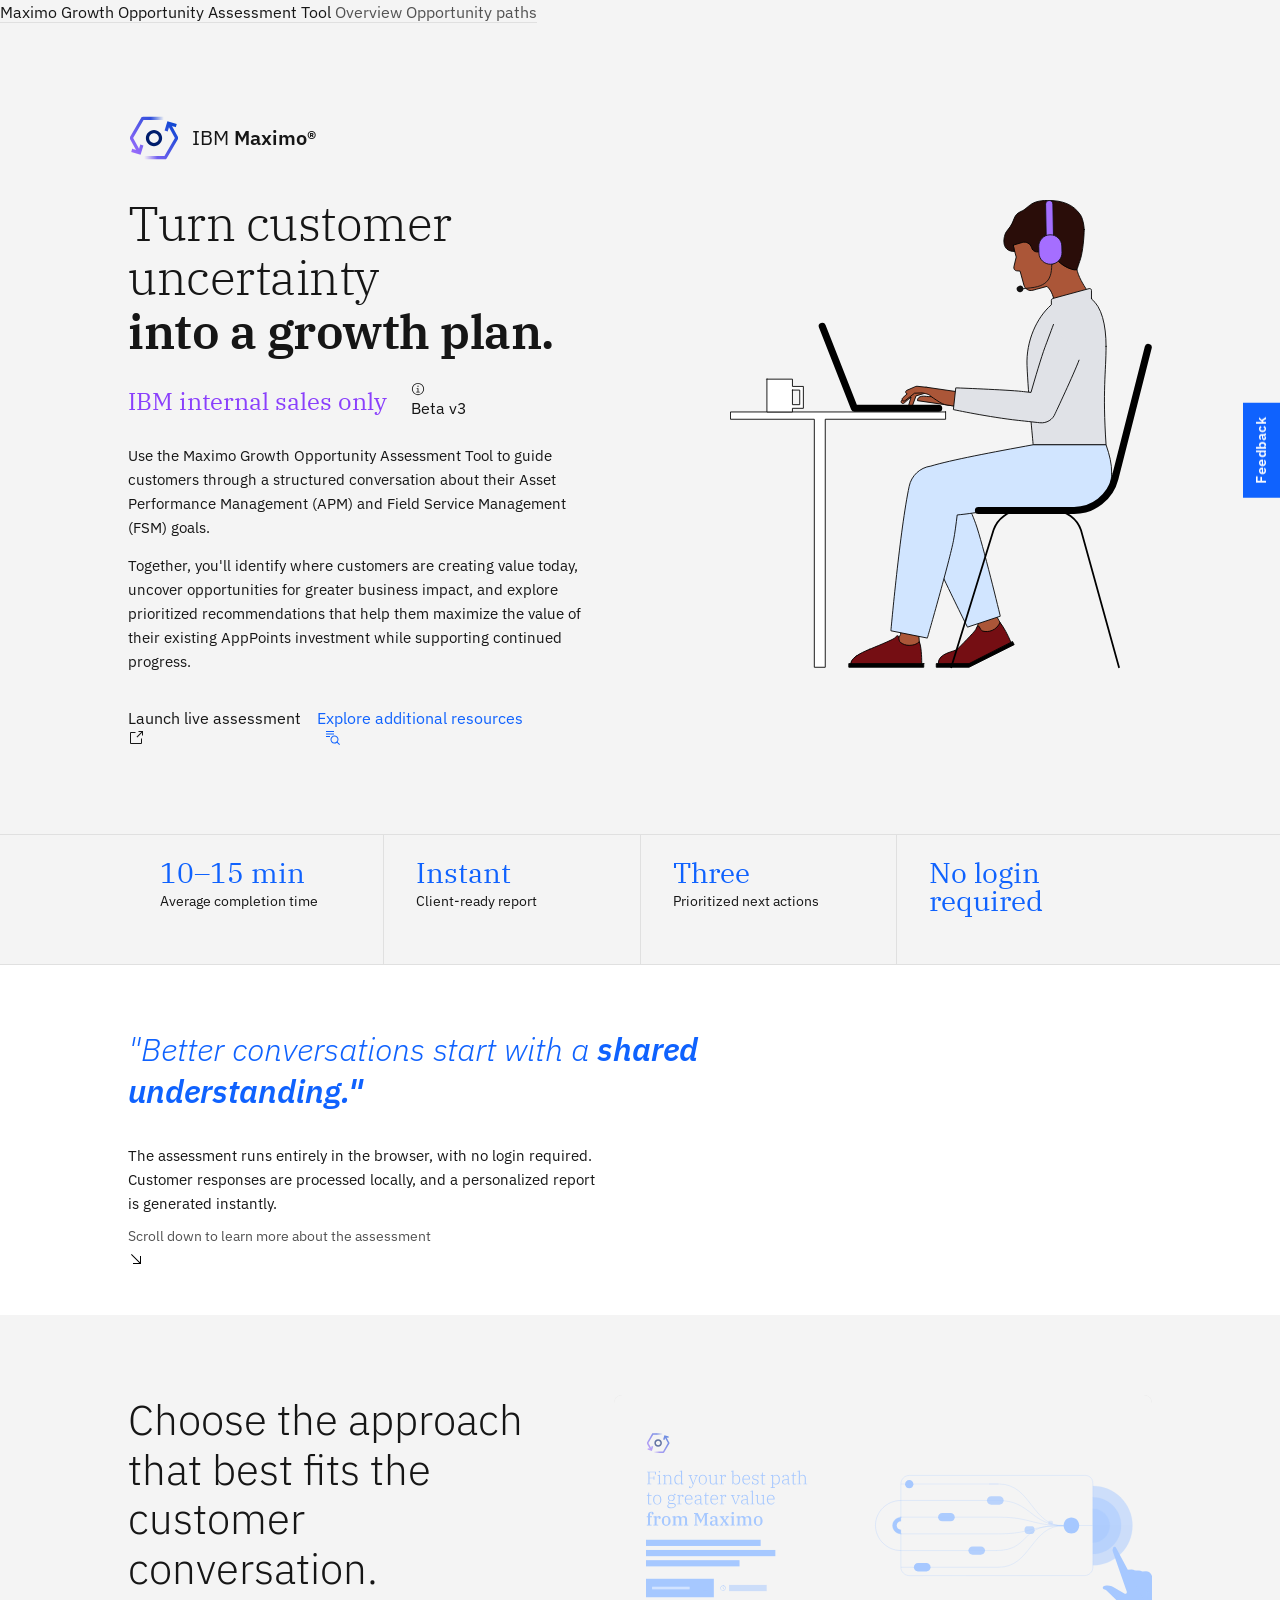
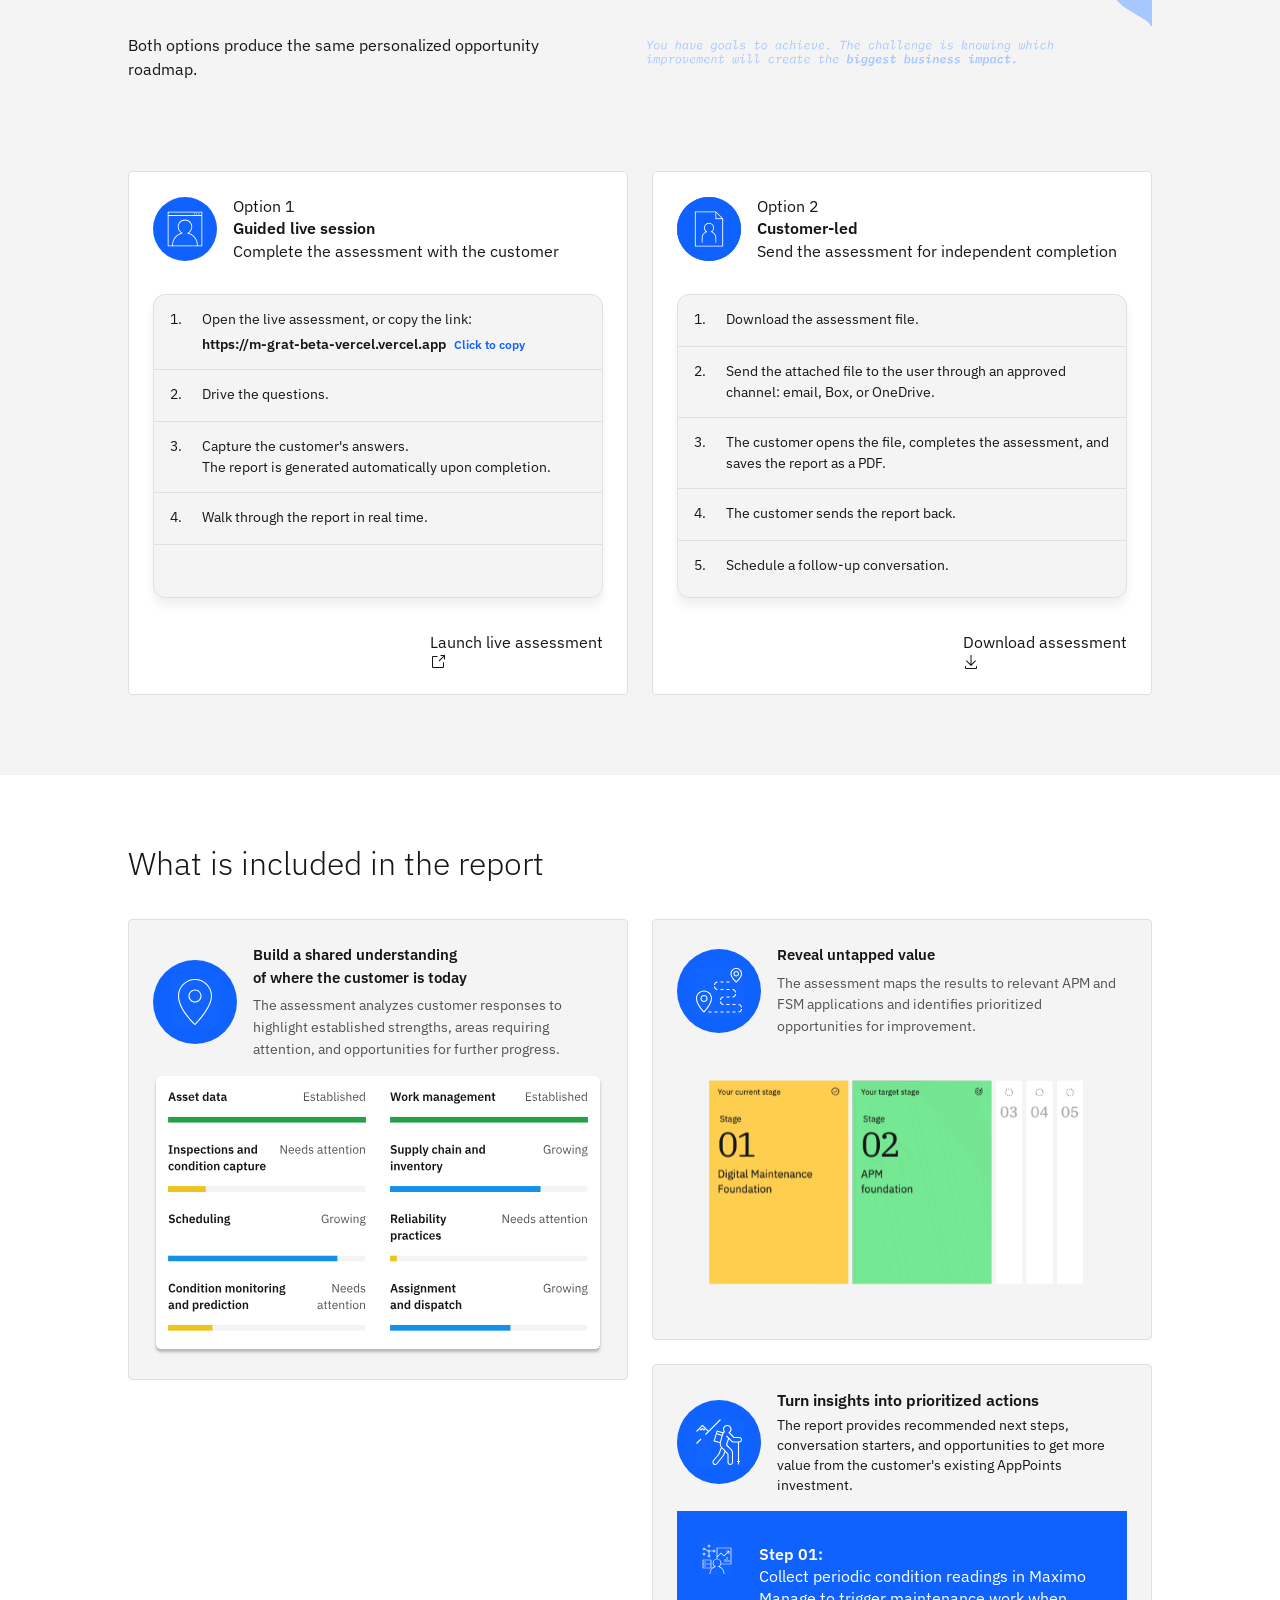
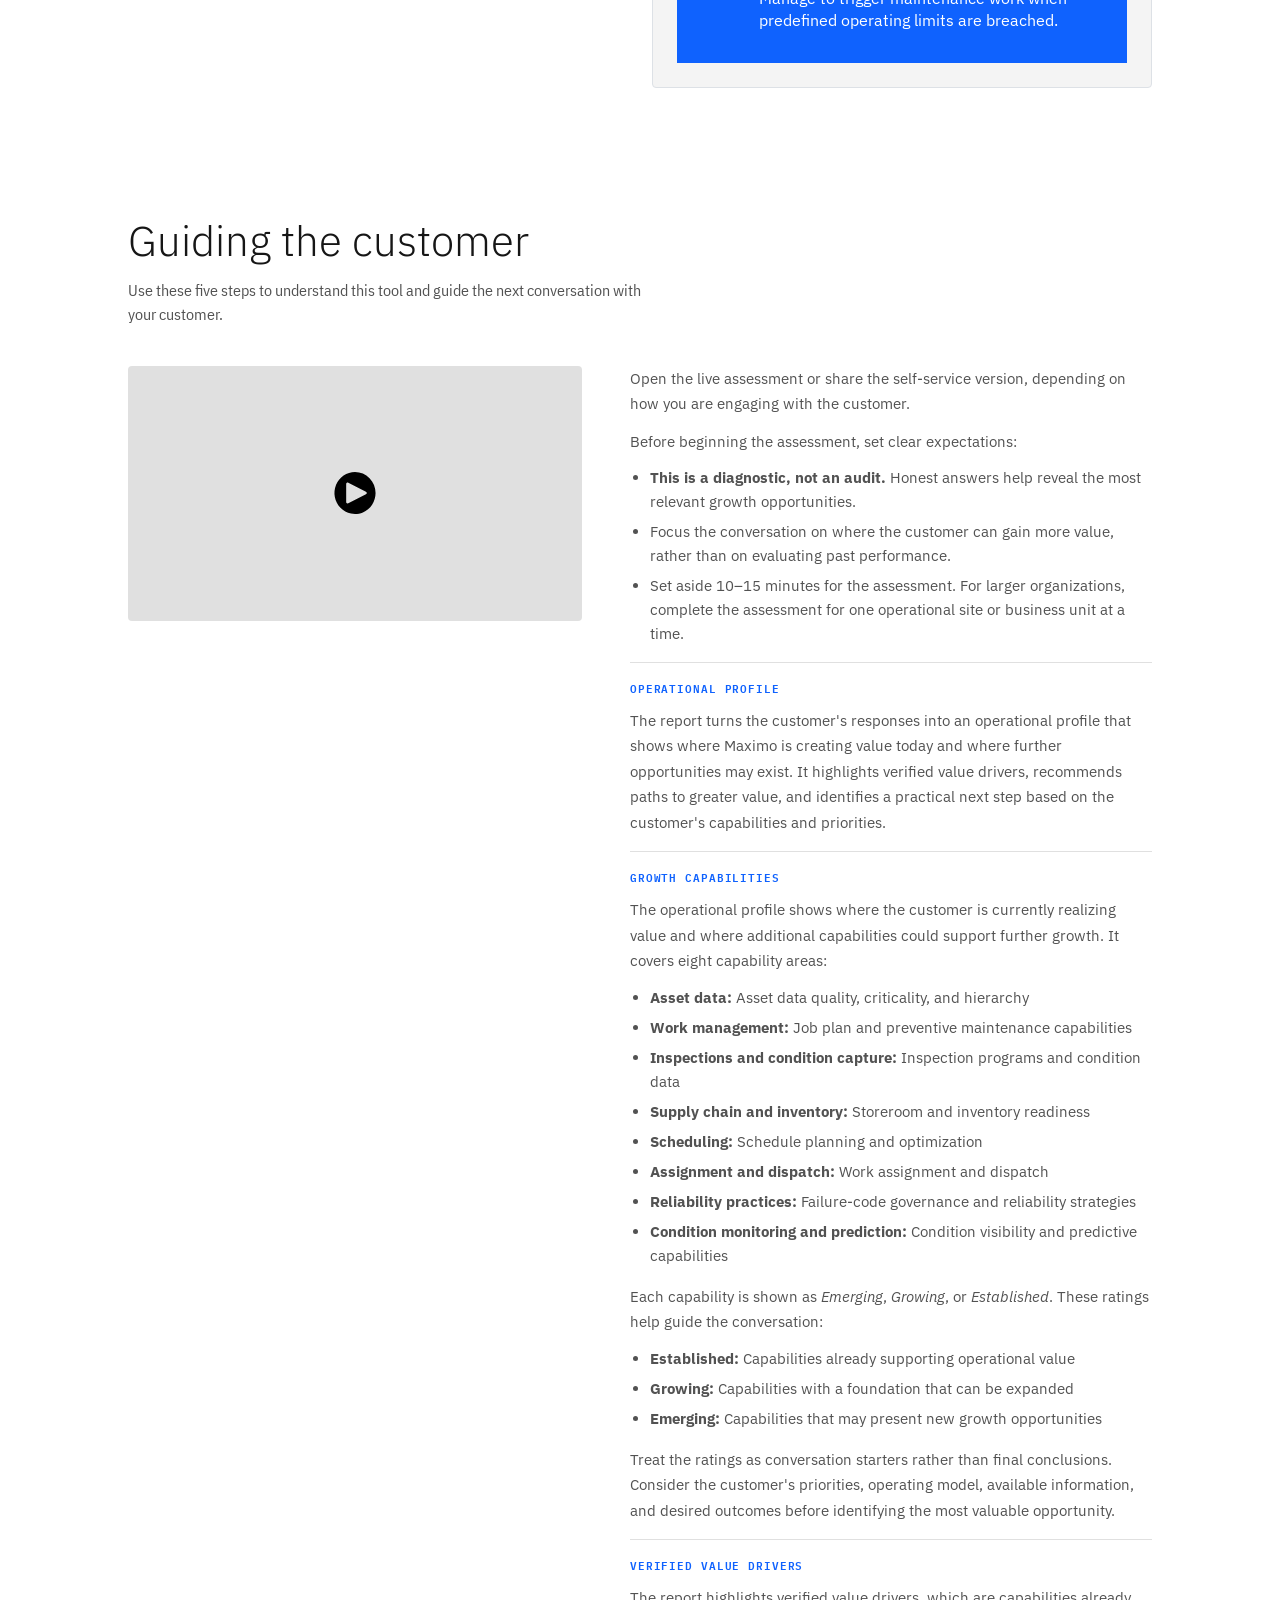
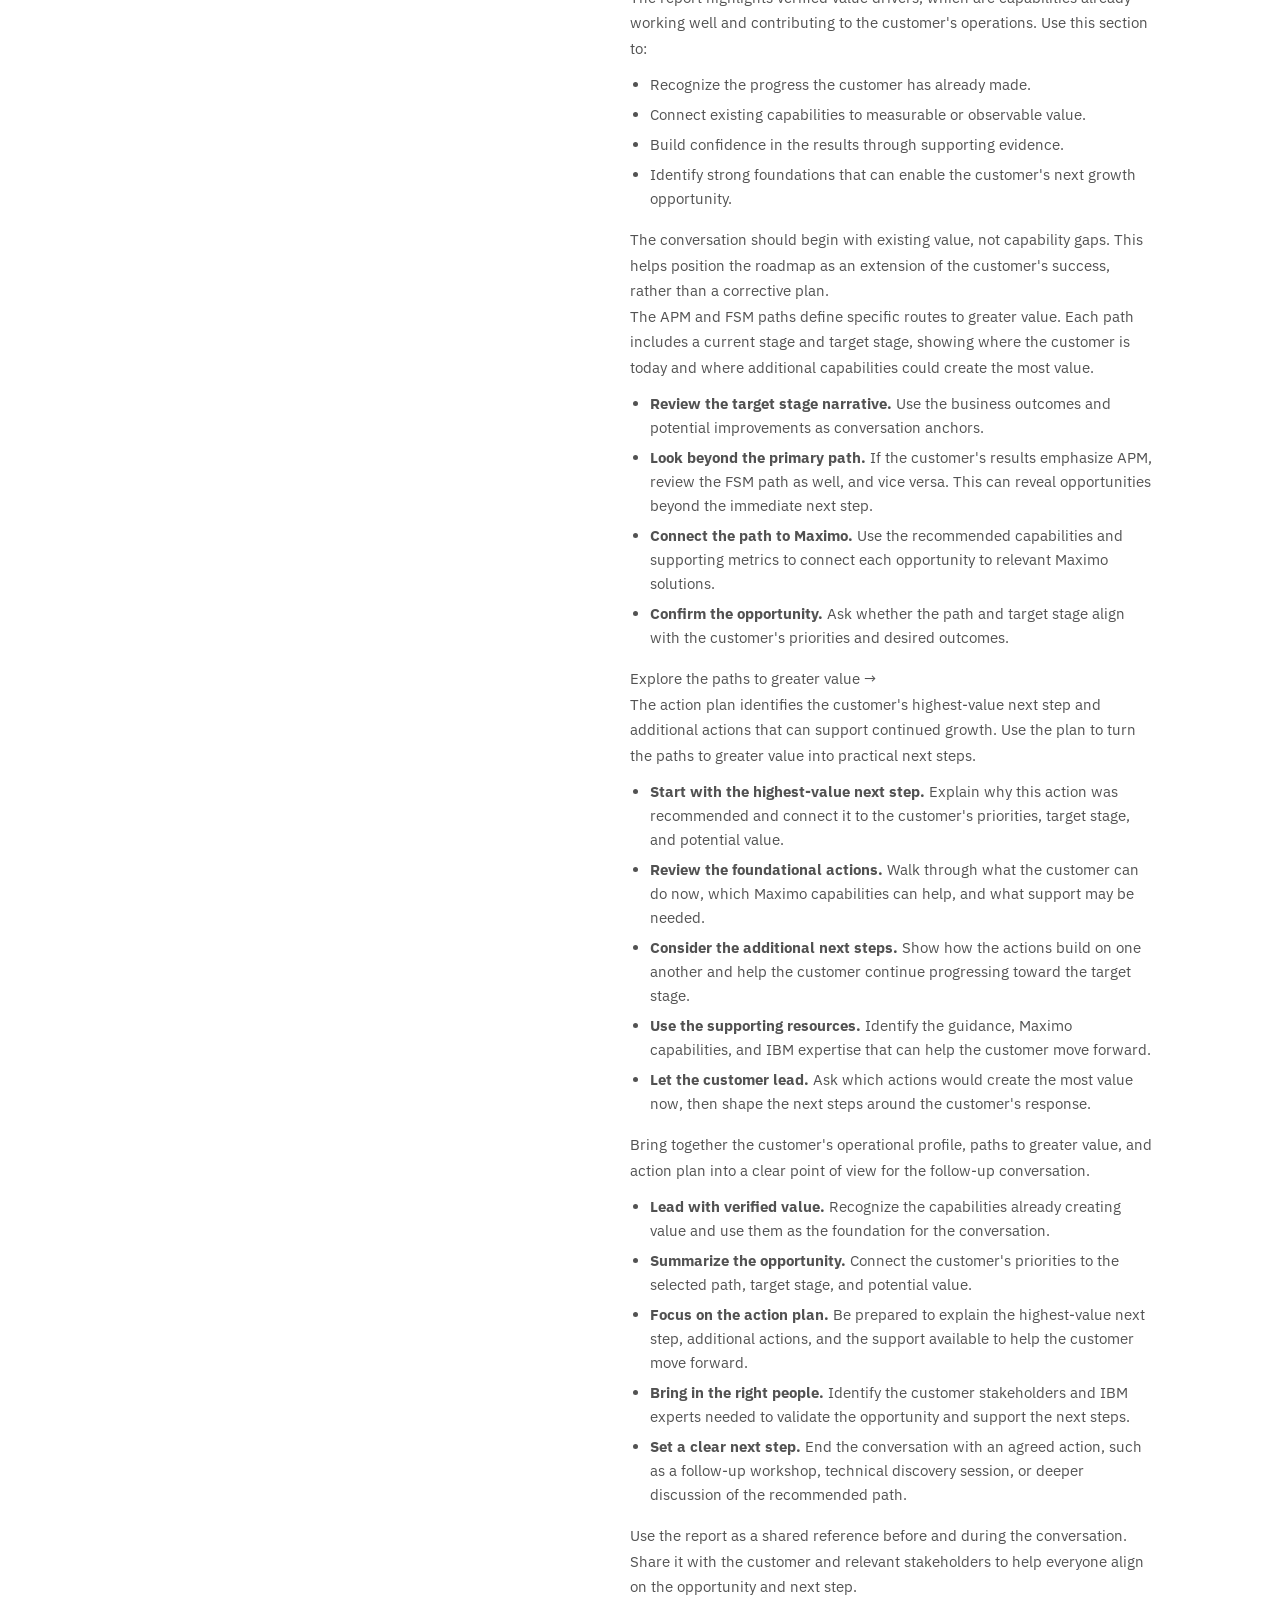
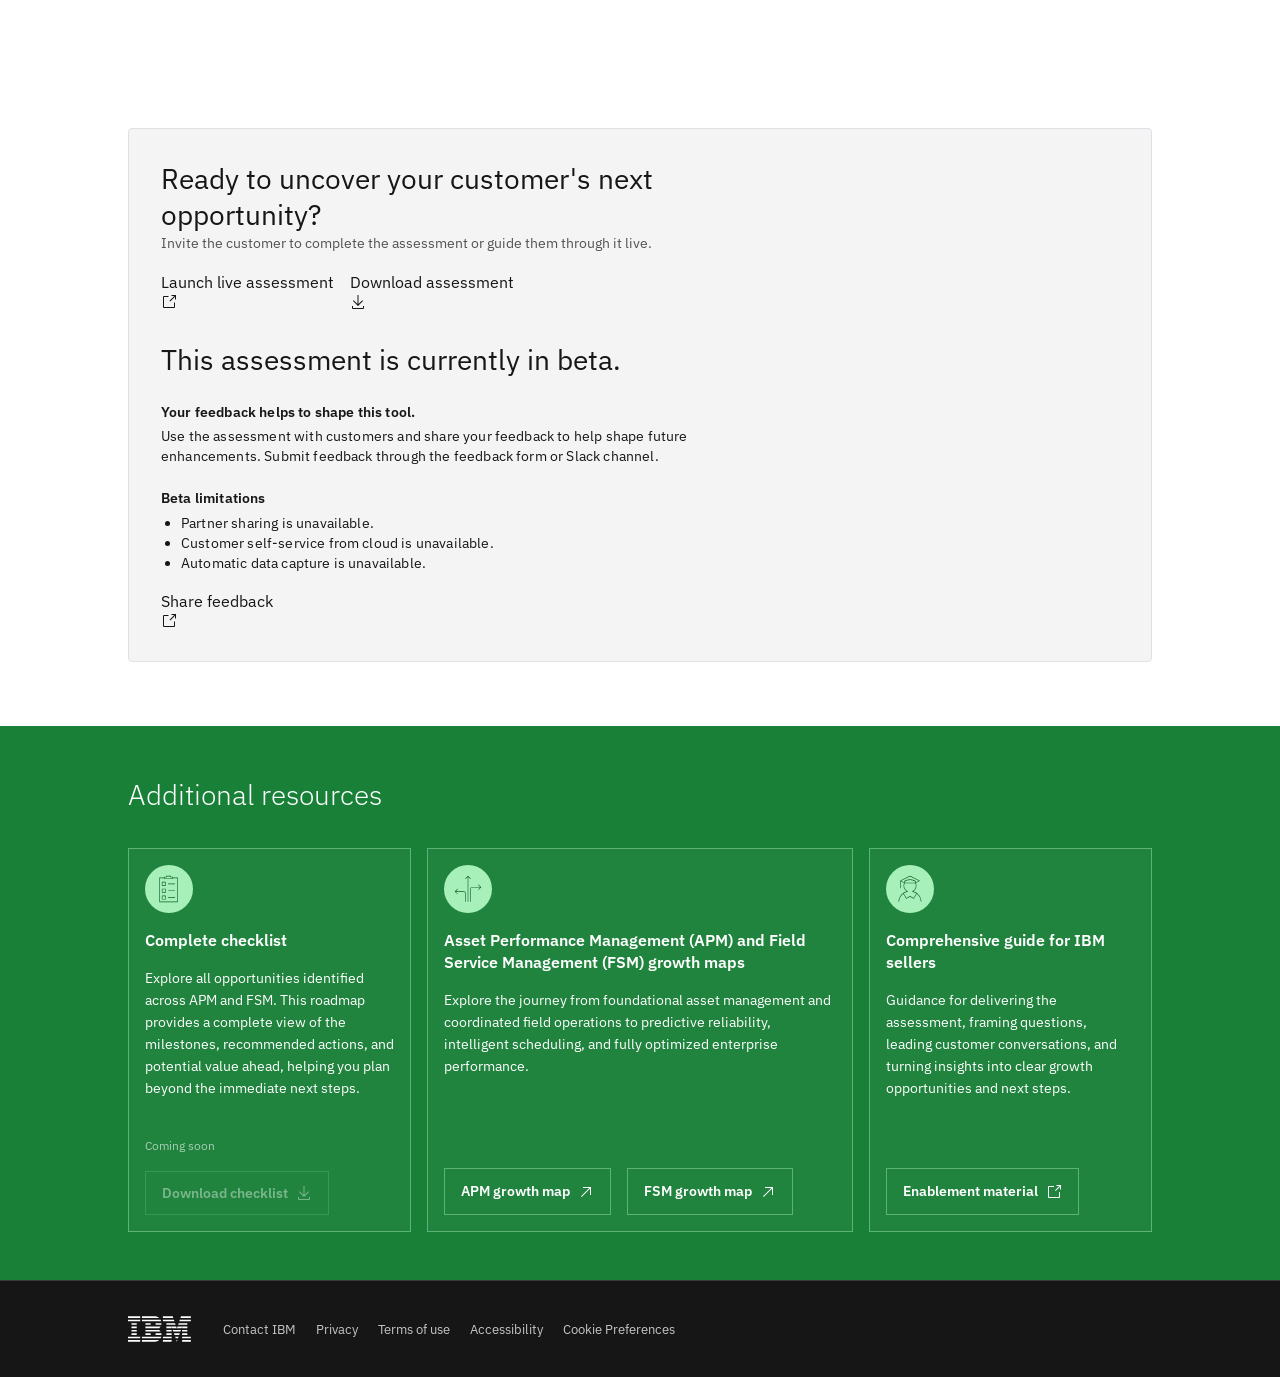
==== commit e74bcd48: "APM and FSM additional resources fix" ====
--- a/docs/index.html
+++ b/docs/index.html
@@ -1959,11 +1959,11 @@
               <p class="resource-desc">Explore the journey from foundational asset management and coordinated field operations to predictive reliability, intelligent scheduling, and fully optimized enterprise performance.</p>
             </div>
             <div class="resource-actions">
-              <a class="btn-outline-white" href="apm-maturity-map.html" target="_blank" rel="noopener noreferrer">
+              <a class="btn-outline-white" href="#opp-track-apm">
                 APM growth map
                 <svg viewBox="0 0 16 16" width="16" height="16" fill="currentColor" aria-hidden="true"><path d="M5 3V4H11.295L3 12.295L3.705 13L12 4.705V11H13V3H5Z"/></svg>
               </a>
-              <a class="btn-outline-white" href="fsm-maturity-map.html" target="_blank" rel="noopener noreferrer">
+              <a class="btn-outline-white" href="#opp-track-fsm">
                 FSM growth map
                 <svg viewBox="0 0 16 16" width="16" height="16" fill="currentColor" aria-hidden="true"><path d="M5 3V4H11.295L3 12.295L3.705 13L12 4.705V11H13V3H5Z"/></svg>
               </a>
@@ -4119,9 +4119,28 @@
         });
       }
 
+      /* #opp-track-apm / #opp-track-fsm select the track and reset to stage 1. */
+      function applyTrackFromHash(hash) {
+        var match = /^#opp-track-(apm|fsm)$/.exec(hash);
+        if (!match) { return; }
+        var track = match[1];
+        state.track = track;
+        state.stage = 0;
+        trackTabs.value = track;
+        if (state.compare) {
+          state.compareStages = defaultComparePair(0);
+          renderCompareBar();
+          renderCompare();
+        } else {
+          renderStageTabs();
+          renderStage();
+        }
+      }
+
       function syncView() {
         var hash = window.location.hash;
         var onPaths = hash === '#opportunity-paths' || hash.indexOf('#opp-') === 0;
+        if (onPaths) { applyTrackFromHash(hash); }
         overview.hidden = onPaths;
         paths.hidden = !onPaths;
         navOverview.toggleAttribute('active', !onPaths);
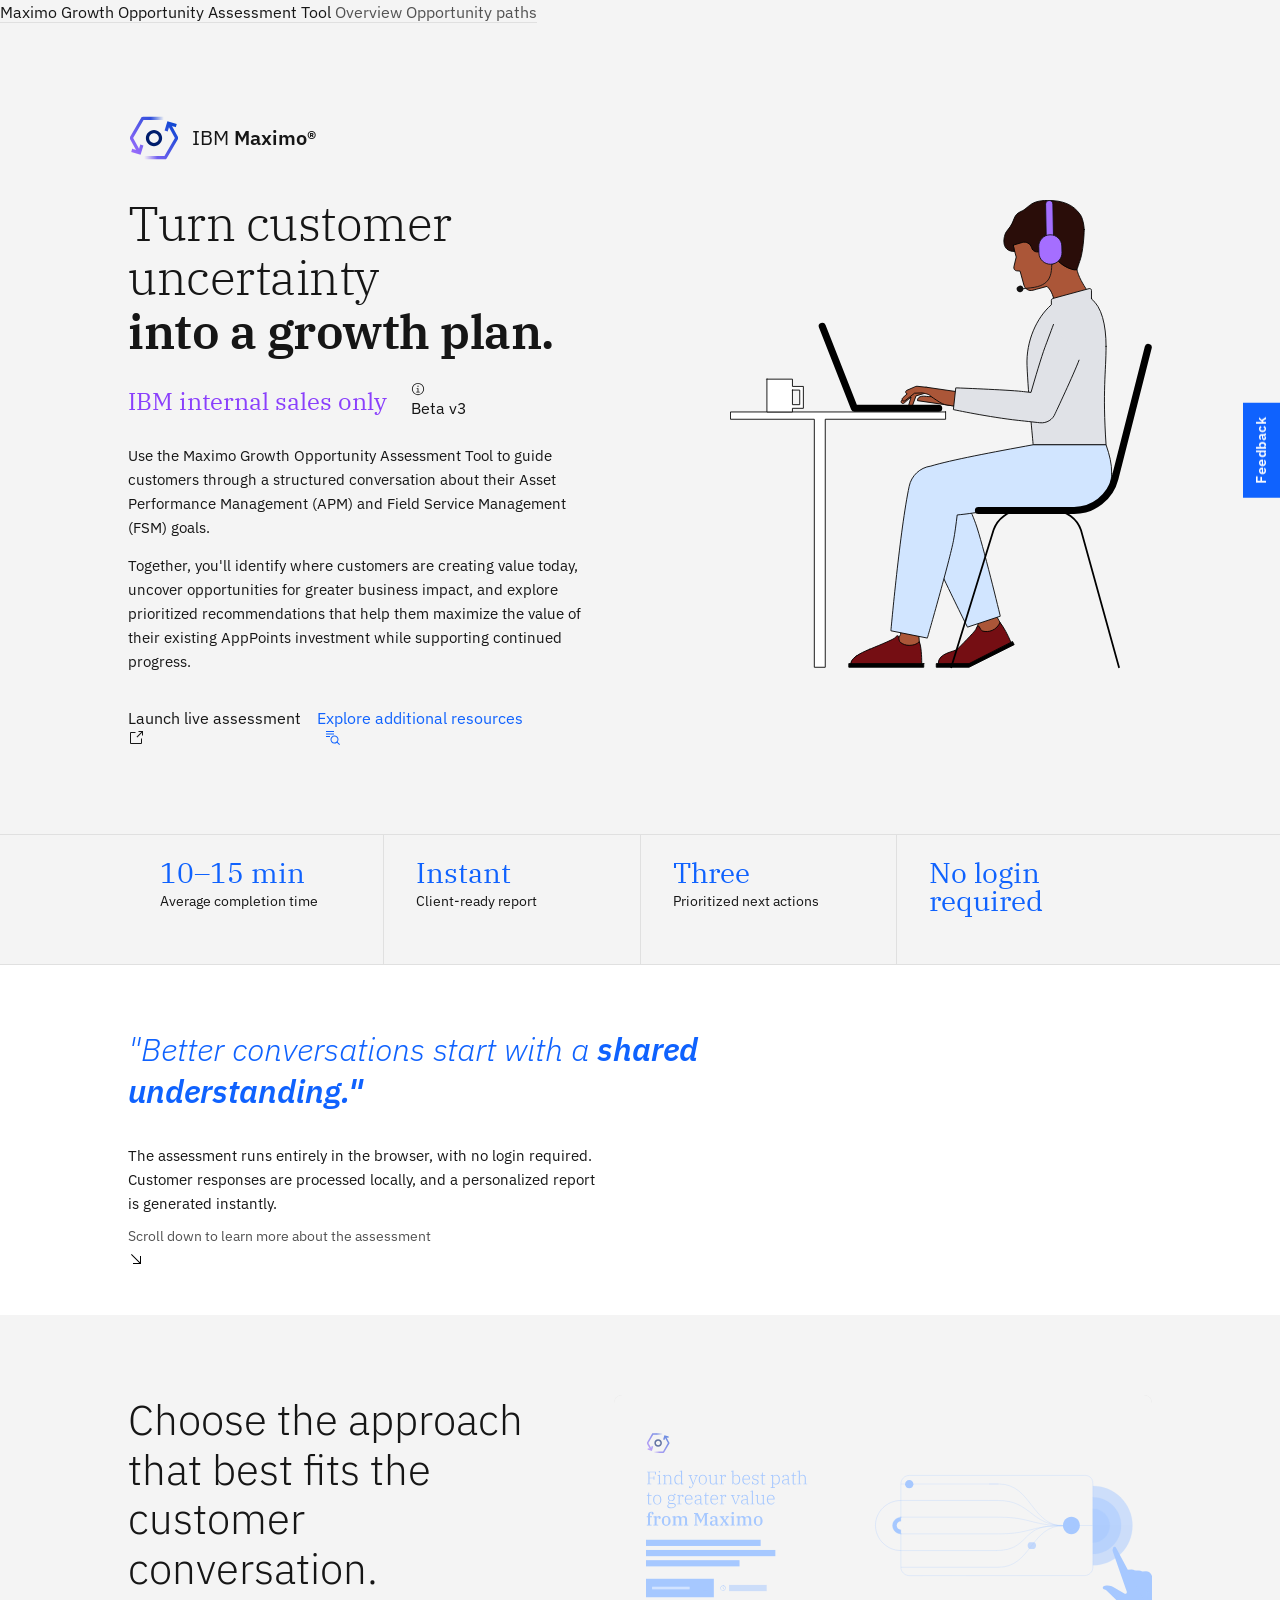
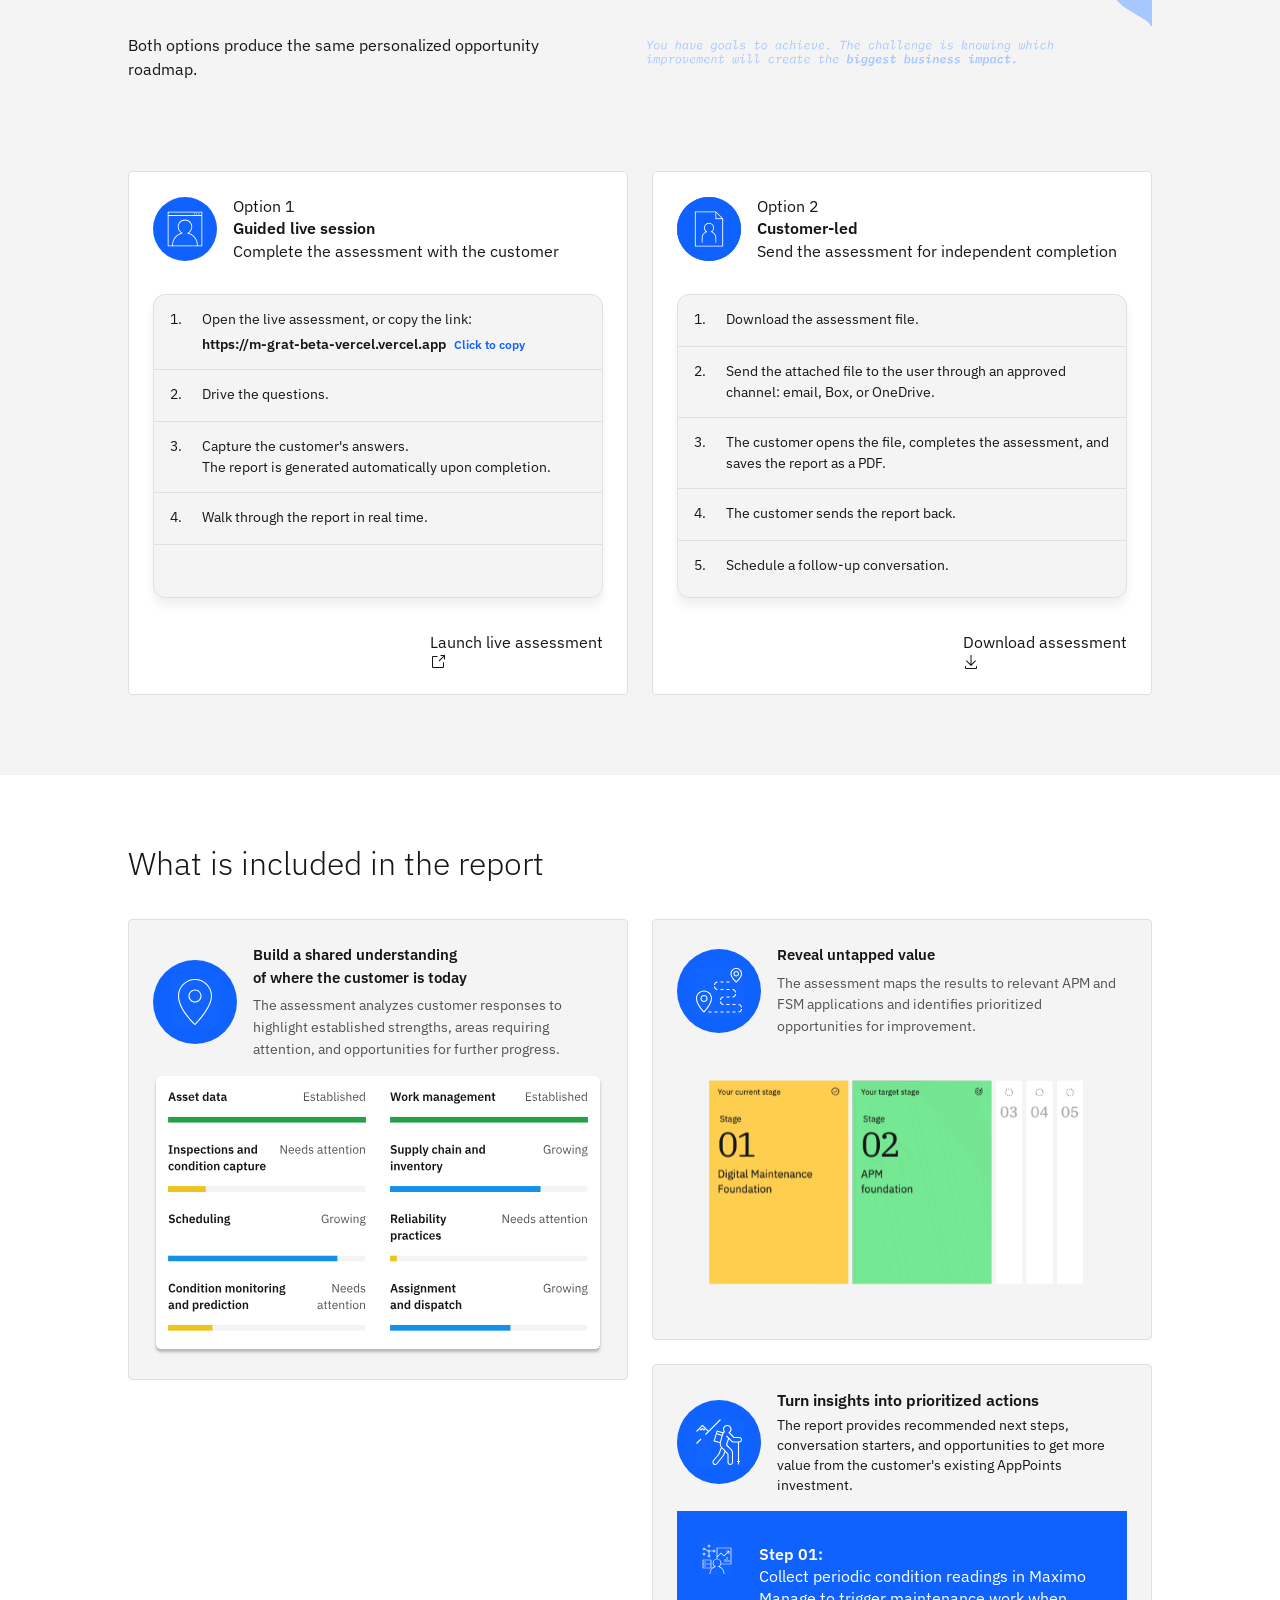
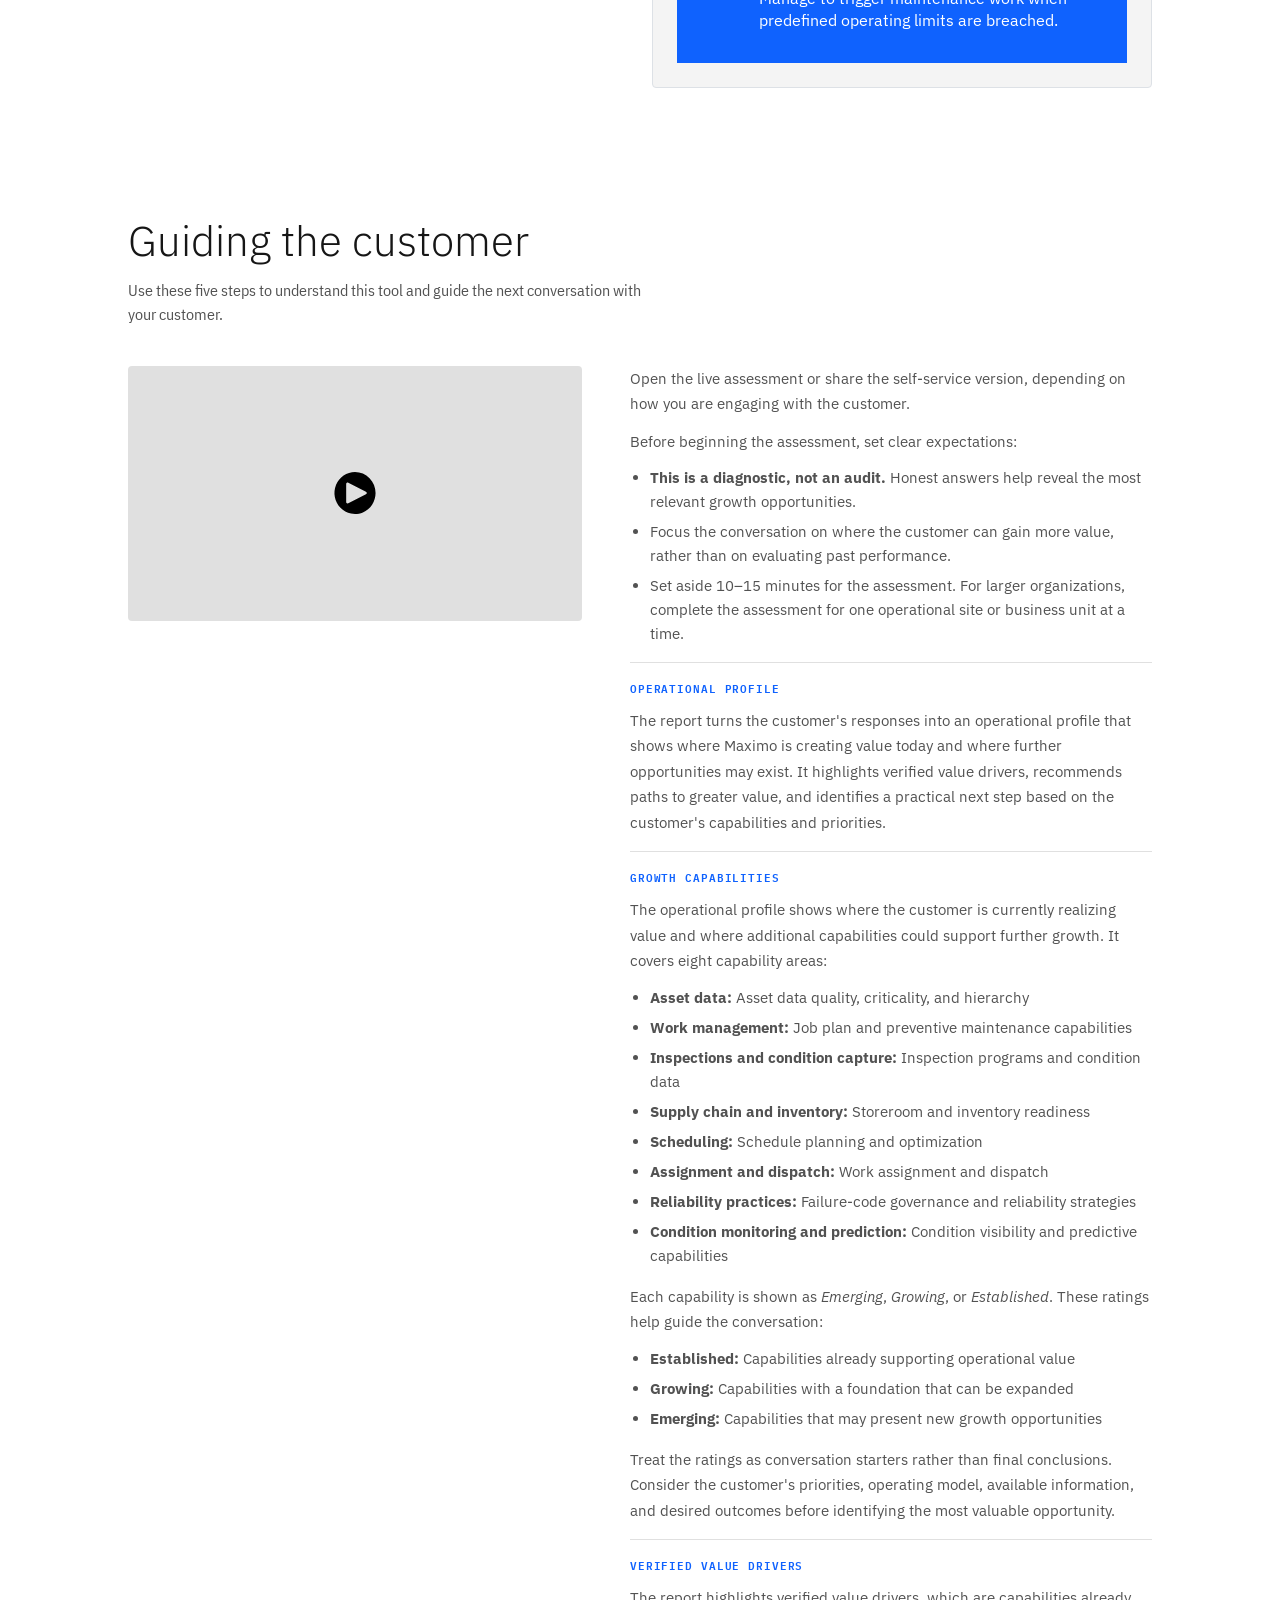
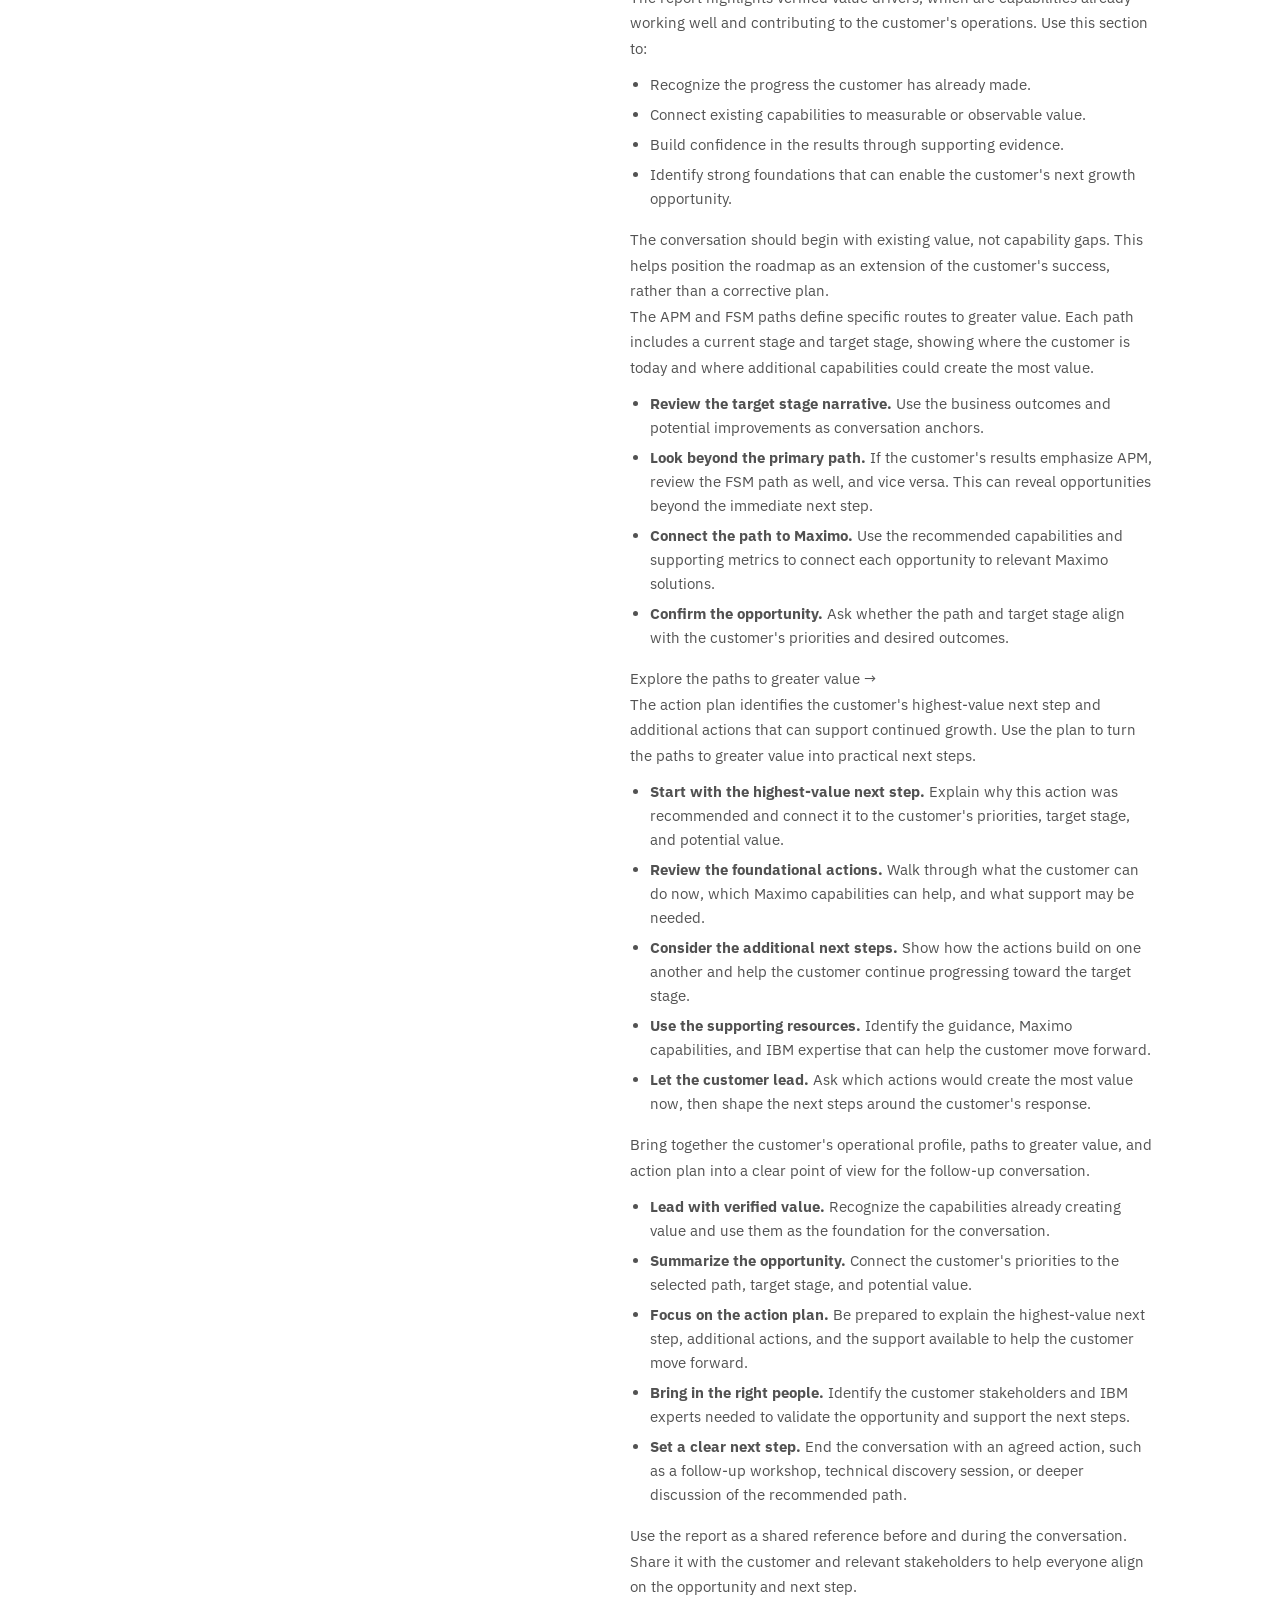
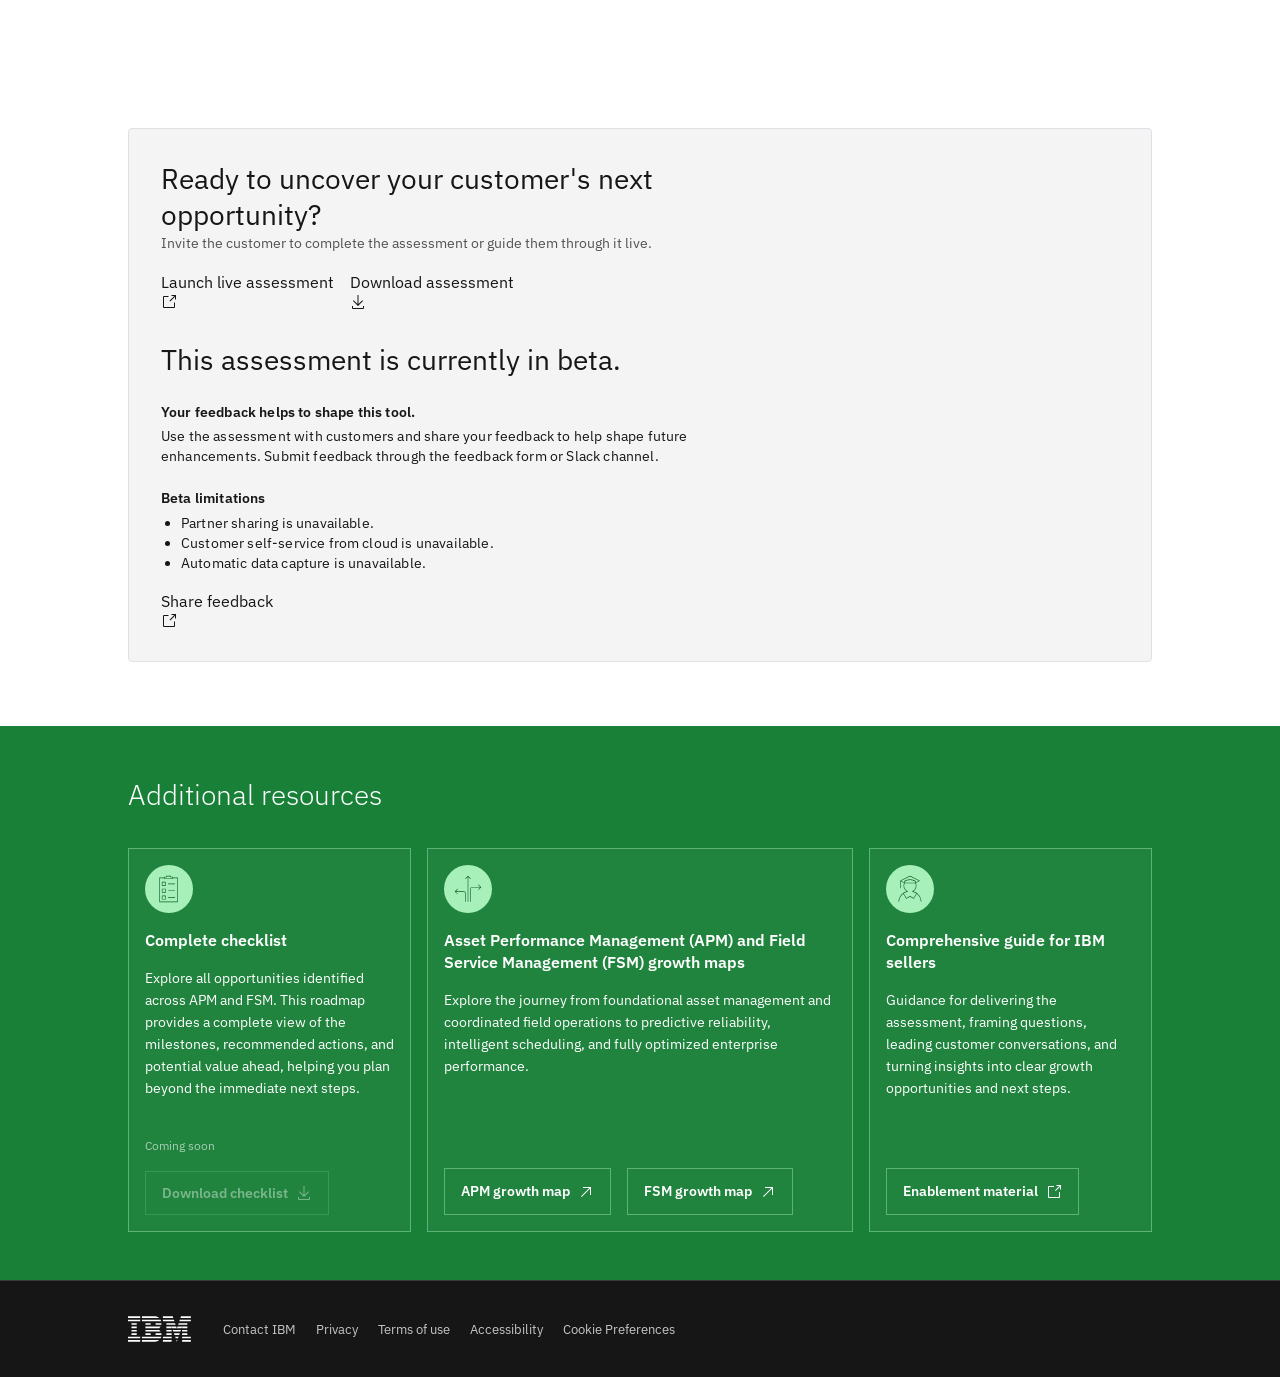
==== commit e0a58dca: "UX update: Mobile comparison view - Fix Carbon tag text overflow on opportunity paths page (max-widt" ====
--- a/docs/index.html
+++ b/docs/index.html
@@ -108,6 +108,12 @@
       color: var(--cds-text-primary);
       font-family: var(--cds-font-sans);
     }
+    .header-name--full   { display: inline; }
+    .header-name--short  { display: none; }
+    @media (max-width: 800px) {
+      .header-name--full  { display: none; }
+      .header-name--short { display: inline; }
+    }
     cds-header-nav-item {
       color: var(--cds-text-secondary);
     }
@@ -1192,7 +1198,36 @@
     [hidden] { display: none !important; }
 
     #view-opportunity-paths { background: var(--cds-background); }
-    #view-opportunity-paths cds-tag { padding: 0 var(--cds-spacing-03); margin: 0; }
+    #view-opportunity-paths cds-tag { margin: 0; max-width: 100%; }
+
+    /* Plain tag pills — full padding control, no shadow DOM */
+    .opp-tag {
+      display: inline-flex;
+      align-items: center;
+      padding: 3px 10px;
+      border-radius: 24px;
+      font-family: 'IBM Plex Sans', sans-serif;
+      font-size: 12px;
+      line-height: 18px;
+      letter-spacing: 0.16px;
+      white-space: normal;
+      word-break: break-word;
+    }
+    .opp-tag--outline {
+      border: 1px solid #8d8d8d;
+      background: transparent;
+      color: #161616;
+    }
+    .opp-tag--gray {
+      border: 1px solid transparent;
+      background: #e0e0e0;
+      color: #161616;
+    }
+    .opp-tag--blue {
+      border: 1px solid transparent;
+      background: #d0e2ff;
+      color: #0043ce;
+    }
 
     /* ── Milestone accordion ──────────────────────────────────── */
     #view-opportunity-paths .opp-accordion {
@@ -1436,13 +1471,19 @@
       .opp-layout { grid-template-columns: minmax(0, 1fr); gap: var(--cds-spacing-06); }
       .opp-layout--compare { grid-template-columns: minmax(0, 1fr) !important; }
       .opp-rail { display: none; }
-      /* On mobile: toggle drops to its own line below the tabs */
+      /* On mobile: compare toggle drops to its own line below the tabs */
       #opp-compare-toggle {
         flex-basis: 100%;
         margin-left: 0;
         padding: var(--cds-spacing-03) 0;
         border-top: 1px solid var(--cds-border-subtle);
       }
+      /* In compare mode: hide the toggle and the compare bar — the overlay owns that UI */
+      .is-mobile-compare #opp-compare-toggle { display: none; }
+      .is-mobile-compare #opp-compare-bar    { display: none; }
+      /* Also hide the normal page content while the overlay is open */
+      .is-mobile-compare #opp-main { visibility: hidden; pointer-events: none; }
+
       /* Track bar: switcher fills the full row width on mobile */
       .opp-track-bar__inner {
         flex-direction: column;
@@ -1462,32 +1503,337 @@
         min-width: 0;
       }
 
-      /* ── Mobile compare: full-bleed horizontal scroll with 80vw columns ── */
+      /* ── Desktop compare cols not needed on mobile ── */
       .opp-compare-cols {
-        /* Keep the same grid structure (display:contents rows rely on it)
-           but make columns 80vw so the next stage peeks out */
-        grid-template-columns: 80vw 1px 80vw;
-        overflow-x: auto;
-        scroll-snap-type: x mandatory;
-        -webkit-overflow-scrolling: touch;
-        /* Full-bleed: escape all ancestor padding/margins regardless of nesting depth */
-        width: 100vw;
-        position: relative;
-        left: 50%;
-        transform: translateX(-50%);
-        /* Inner padding so content doesn't touch the screen edges */
-        padding-left: var(--cds-spacing-05);
-        padding-right: var(--cds-spacing-05);
-        /* scroll-padding matches padding-left so snap lands at content edge */
-        scroll-padding-left: var(--cds-spacing-05);
-      }
-      /* Each cell in a column snaps on scroll */
-      .opp-compare-cols .opp-compare-cell:first-child {
-        scroll-snap-align: start;
-      }
-      .opp-compare-cols .opp-compare-cell:nth-child(3) {
-        scroll-snap-align: start;
-      }
+        display: block; /* remove the grid entirely; overlay handles it */
+      }
+    }
+
+    /* ════════════════════════════════════════════════════════════
+       MOBILE SPLIT-PANE COMPARE OVERLAY
+       Only active at ≤800px when compare mode is on.
+       All desktop compare (grid / checkboxes) is untouched.
+       ════════════════════════════════════════════════════════════ */
+
+    /* ── Overlay shell ── */
+    .mob-compare {
+      display: none; /* hidden by default; shown via JS on mobile compare */
+      position: fixed;
+      inset: 0;
+      top: 48px; /* Carbon header height */
+      z-index: 7500;
+      background: var(--cds-background);
+      flex-direction: column;
+      overflow: hidden;
+    }
+    .mob-compare.is-open {
+      display: flex;
+    }
+    /* On desktop: never show, regardless of JS state */
+    @media (min-width: 801px) {
+      .mob-compare { display: none !important; }
+    }
+
+    /* ── Sticky info bar (track label + config button) ── */
+    .mob-compare__bar {
+      flex-shrink: 0;
+      display: flex;
+      align-items: center;
+      /* No left padding — close button flush-aligns with the hamburger above it */
+      padding: 0 16px 0 0;
+      border-bottom: 1px solid var(--cds-border-subtle);
+      background: var(--cds-background);
+      gap: 0;
+    }
+    .mob-compare__bar-text {
+      flex: 1;
+      min-width: 0;
+      /* 16px matches cds-header-name's internal padding-left,
+         so "Comparison view" aligns with "IBM M-GOA-Tool" above it */
+      margin-left: 16px;
+      display: flex;
+      flex-direction: column;
+      gap: 2px;
+    }
+    .mob-compare__bar-label {
+      font-size: 12px;
+      font-weight: 700;
+      line-height: 16px;
+      letter-spacing: 0.32px;
+      color: var(--cds-text-secondary);
+      white-space: nowrap;
+    }
+    .mob-compare__bar-subtitle {
+      font-size: 12px;
+      font-weight: 400;
+      line-height: 16px;
+      letter-spacing: 0.32px;
+      color: var(--cds-text-secondary);
+      white-space: nowrap;
+      overflow: hidden;
+      text-overflow: ellipsis;
+    }
+    /* Config (sliders) button */
+    .mob-compare__config-btn {
+      flex-shrink: 0;
+      display: flex;
+      align-items: center;
+      justify-content: center;
+      width: 40px;
+      height: 40px;
+      background: var(--cds-button-primary);
+      border: none;
+      border-radius: 2px;
+      color: #fff;
+      cursor: pointer;
+    }
+    .mob-compare__config-btn:hover { background: var(--cds-button-primary-hover); }
+    .mob-compare__config-btn:focus-visible {
+      outline: 2px solid var(--cds-border-interactive);
+      outline-offset: 2px;
+    }
+    /* Close (back) button — 48×48 matches Carbon's cds-header-menu-button */
+    .mob-compare__close-btn {
+      flex-shrink: 0;
+      display: flex;
+      align-items: center;
+      justify-content: center;
+      width: 48px;
+      height: 48px;
+      background: none;
+      border: none;
+      color: var(--cds-text-primary);
+      cursor: pointer;
+    }
+    .mob-compare__close-btn:hover { background: var(--cds-layer-01); }
+    .mob-compare__close-btn:focus-visible {
+      outline: 2px solid var(--cds-border-interactive);
+      outline-offset: 2px;
+    }
+
+    /* ── Panes ── */
+    .mob-compare__panes {
+      flex: 1;
+      min-height: 0;
+      display: flex;
+      flex-direction: column;
+      overflow: hidden;
+    }
+
+    .mob-compare__pane {
+      flex: 1 1 0;
+      min-height: 0;
+      display: flex;
+      flex-direction: column;
+      overflow: hidden;
+      position: relative; /* needed for blur overlay */
+      /* Smooth size transition when a pane expands */
+      transition: flex 0.25s ease;
+    }
+    /* When a pane has an open accordion item, give it more space */
+    .mob-compare__pane.has-expanded {
+      flex: 2 1 0;
+    }
+    /* The other pane shrinks gracefully */
+    .mob-compare__pane.is-shrunk {
+      flex: 0.5 1 0;
+    }
+
+    /* Sticky pane header: stage number + name */
+    .mob-compare__pane-hdr {
+      flex-shrink: 0;
+      display: flex;
+      flex-direction: column;
+      gap: 1px;
+      padding: 8px 16px;
+      background: var(--cds-background);
+      border-bottom: 1px solid var(--cds-border-subtle);
+    }
+    .mob-compare__pane-num {
+      font-size: 11px;
+      font-weight: 700;
+      line-height: 14px;
+      letter-spacing: 0.32px;
+      color: var(--cds-text-secondary);
+      text-transform: uppercase;
+    }
+    .mob-compare__pane-name {
+      font-size: 13px;
+      font-weight: 600;
+      line-height: 18px;
+      color: var(--cds-text-primary);
+    }
+
+    /* Scrollable content area */
+    .mob-compare__pane-body {
+      flex: 1;
+      overflow-y: auto;
+      overscroll-behavior: contain;
+      -webkit-overflow-scrolling: touch;
+      padding: 16px;
+      /* Leave room for the blur fade overlay at the bottom */
+      padding-bottom: 48px;
+    }
+
+    /* ── Blur fade edge — masks content at the bottom of each pane ── */
+    /* This is a gradient mask, not a blur — it gives the "peek" / "more below" cue.
+       It fades from transparent at the top to the background colour at the bottom.
+       JS removes .has-more when the pane is scrolled to the end. */
+    .mob-compare__pane::after {
+      content: '';
+      position: absolute;
+      left: 0;
+      right: 0;
+      bottom: 0;
+      height: 64px;
+      background: linear-gradient(
+        to bottom,
+        transparent 0%,
+        rgba(255,255,255,0.85) 60%,
+        rgba(255,255,255,1) 100%
+      );
+      pointer-events: none;
+      /* Transition: fade in quickly on load, fade out slowly on scroll-to-end */
+      opacity: 1;
+      transition: opacity 0.4s ease;
+      z-index: 2;
+    }
+    /* When pane is scrolled to the bottom: fade the mask out */
+    .mob-compare__pane.is-at-end::after {
+      opacity: 0;
+      transition: opacity 0.6s ease;
+    }
+
+    /* ── Purple divider ── */
+    .mob-compare__divider {
+      flex-shrink: 0;
+      height: 9px;
+      background: #8a3ffc;
+      width: 100%;
+    }
+
+    /* ── Content inside pane (reuse existing opp- classes where possible) ── */
+    .mob-compare__pane-body .opp-stage  { font-size: 22px; margin-bottom: 20px; }
+    .mob-compare__pane-body .opp-section { margin-bottom: 24px; }
+    .mob-compare__pane-body .opp-section__title { font-size: 16px; margin-bottom: 10px; }
+    .mob-compare__pane-body .opp-body   { font-size: 14px; line-height: 1.5; }
+    .mob-compare__pane-body .opp-label  { font-size: 12px; }
+    .mob-compare__pane-body .opp-list   { font-size: 13px; }
+    .mob-compare__pane-body .opp-tags   { gap: 6px; }
+
+    /* ── Config panel (slides down from bar) ── */
+    .mob-compare__cfg {
+      display: none;
+      position: absolute;
+      /* sits directly below the info bar — JS sets top to bar height */
+      top: 0;
+      left: 0;
+      right: 0;
+      z-index: 100;
+      background: var(--cds-background);
+      border-bottom: 1px solid var(--cds-border-subtle);
+      box-shadow: 0 4px 16px rgba(0,0,0,0.14);
+      padding: 16px;
+      flex-direction: column;
+      gap: 20px;
+    }
+    .mob-compare__cfg.is-open { display: flex; }
+
+    .mob-compare__cfg-heading {
+      display: flex;
+      flex-direction: column;
+      gap: 2px;
+    }
+    .mob-compare__cfg-title {
+      font-size: 12px;
+      font-weight: 700;
+      letter-spacing: 0.32px;
+      color: var(--cds-text-secondary);
+      margin: 0;
+    }
+    .mob-compare__cfg-sub {
+      font-size: 12px;
+      color: var(--cds-text-secondary);
+      margin: 0;
+    }
+
+    .mob-compare__cfg-field { display: flex; flex-direction: column; gap: 4px; }
+    .mob-compare__cfg-label {
+      font-size: 12px;
+      letter-spacing: 0.32px;
+      color: var(--cds-text-secondary);
+    }
+    .mob-compare__cfg-select-wrap { position: relative; }
+    .mob-compare__cfg-select {
+      -webkit-appearance: none;
+      appearance: none;
+      width: 100%;
+      height: 48px;
+      padding: 0 40px 0 16px;
+      background: var(--cds-layer-01);
+      border: none;
+      border-bottom: 1px solid var(--cds-border-strong-01);
+      font-family: var(--cds-font-sans);
+      font-size: 14px;
+      color: var(--cds-text-primary);
+      cursor: pointer;
+    }
+    .mob-compare__cfg-select:focus {
+      outline: 2px solid var(--cds-border-interactive);
+      outline-offset: -2px;
+    }
+    .mob-compare__cfg-chevron {
+      position: absolute;
+      right: 12px;
+      top: 50%;
+      transform: translateY(-50%);
+      pointer-events: none;
+      color: var(--cds-text-primary);
+    }
+    .mob-compare__cfg-group {
+      display: flex;
+      flex-direction: column;
+      gap: 12px;
+    }
+    .mob-compare__cfg-group-label {
+      font-family: var(--cds-font-sans);
+      font-size: 20px;
+      font-weight: 400;
+      line-height: 28px;
+      color: var(--cds-text-primary);
+      margin: 0;
+    }
+    .mob-compare__cfg-to {
+      font-size: 18px;
+      font-weight: 400;
+      color: var(--cds-text-primary);
+      margin: 0;
+    }
+    .mob-compare__cfg-done {
+      display: inline-flex;
+      align-items: center;
+      justify-content: space-between;
+      padding: 13px 16px;
+      background: var(--cds-button-primary);
+      color: #fff;
+      border: none;
+      font-family: var(--cds-font-sans);
+      font-size: 14px;
+      font-weight: 600;
+      cursor: pointer;
+      border-radius: 0;
+      /* Size to content — no artificial min-width */
+      min-width: 0;
+      width: fit-content;
+    }
+    .mob-compare__cfg-done svg {
+      flex-shrink: 0;
+      margin-left: 16px; /* same as horizontal padding */
+    }
+    .mob-compare__cfg-done:hover  { background: var(--cds-button-primary-hover); }
+    .mob-compare__cfg-done:focus-visible {
+      outline: 2px solid var(--cds-border-interactive);
+      outline-offset: 2px;
     }
 
   </style>
@@ -1504,7 +1850,10 @@
       button-label-active="Close menu"
       button-label-inactive="Open menu">
     </cds-header-menu-button>
-    <cds-header-name prefix="IBM" href="#">Maximo Growth Opportunity Assessment Tool</cds-header-name>
+    <cds-header-name prefix="IBM" href="#">
+      <span class="header-name--full">Maximo Growth Opportunity Assessment Tool</span>
+      <span class="header-name--short">M-GOA-Tool</span>
+    </cds-header-name>
     <cds-header-nav menu-bar-label="Primary navigation">
       <cds-header-nav-item id="nav-overview" href="#" active>Overview</cds-header-nav-item>
       <cds-header-nav-item id="nav-opportunity-paths" href="#opportunity-paths">Opportunity paths</cds-header-nav-item>
@@ -2002,7 +2351,7 @@
           <img src="assets/IBM Maximo Application Suite.svg" alt="" />
           <span class="hero-wordmark-text">IBM <strong>Maximo®</strong></span>
         </div>
-        <h1 class="opp-hero__title" id="opp-title">Plan your customers' next move</h1>
+        <h1 class="opp-hero__title" id="opp-title">Plan your customers'<br>next move</h1>
         <p class="opp-hero__sub">Assess where customers' asset performance and field service management operations stand today and advance toward reliability-driven, self-optimizing operations.</p>
       </div>
     </section>
@@ -3812,7 +4161,7 @@
         return text.split(';')
           .map(function (name) { return name.trim(); })
           .filter(function (name) { return name !== ''; })
-          .map(function (name) { return '<cds-tag type="gray" size="md">' + esc(name) + '</cds-tag>'; })
+          .map(function (name) { return '<span class="opp-tag opp-tag--gray">' + esc(name) + '</span>'; })
           .join('');
       }
 
@@ -3858,7 +4207,7 @@
           .filter(function (line) { return !/—\s*Not in use\s*$/i.test(line); })
           .map(function (line) { return line.split('—')[0].replace(/^\s*Maximo\s+/, '').trim(); })
           .filter(function (name) { return name !== ''; })
-          .map(function (name) { return '<cds-tag type="outline" size="lg">' + esc(name) + '</cds-tag>'; })
+          .map(function (name) { return '<span class="opp-tag opp-tag--outline">' + esc(name) + '</span>'; })
           .join('');
       }
 
@@ -3878,7 +4227,7 @@
 
       function renderTile(milestone) {
         var tileContent = '';
-        if (milestone.pillar) { tileContent += '<cds-tag type="blue" size="md">' + esc(milestone.pillar) + '</cds-tag>'; }
+        if (milestone.pillar) { tileContent += '<span class="opp-tag opp-tag--blue">' + esc(milestone.pillar) + '</span>'; }
         if (milestone.description) { tileContent += '<p class="opp-tile__description">' + esc(milestone.description) + '</p>'; }
         if (milestone.valueStatement) {
           tileContent += '<div class="opp-tile__value">' +
@@ -4186,6 +4535,496 @@
     })();
   </script>
 
+  <!-- ═══════════════ MOBILE SPLIT-PANE COMPARE OVERLAY ═══════════════════ -->
+  <div class="mob-compare" id="mob-compare" role="region" aria-label="Comparison view" aria-hidden="true">
+
+    <!-- Info bar: label + track subtitle + close + config buttons -->
+    <div class="mob-compare__bar" id="mob-compare-bar">
+      <button type="button" class="mob-compare__close-btn" id="mob-compare-close" aria-label="Close comparison view">
+        <!-- Carbon: ChevronLeft 32 -->
+        <svg viewBox="0 0 32 32" width="20" height="20" fill="currentColor" aria-hidden="true">
+          <path d="M20 24L10 16 20 8 21.4 9.4 12.8 16 21.4 22.6z"/>
+        </svg>
+      </button>
+      <div class="mob-compare__bar-text">
+        <span class="mob-compare__bar-label">Comparison view</span>
+        <span class="mob-compare__bar-subtitle" id="mob-compare-subtitle">Field Service Management (FSM)</span>
+      </div>
+      <button type="button" class="mob-compare__config-btn" id="mob-compare-cfg-btn"
+        aria-label="Configure comparison view" aria-expanded="false" aria-controls="mob-compare-cfg">
+        <svg width="16" height="16" viewBox="0 0 16 16" fill="none" aria-hidden="true">
+          <path d="M15 4H12.95C12.7 2.85 11.7 2 10.5 2C9.3 2 8.3 2.85 8.05 4H1V5H8.05C8.3 6.15 9.3 7 10.5 7C11.7 7 12.7 6.15 12.95 5H15V4ZM10.5 6C9.65 6 9 5.35 9 4.5C9 3.65 9.65 3 10.5 3C11.35 3 12 3.65 12 4.5C12 5.35 11.35 6 10.5 6Z" fill="white"/>
+          <path d="M1 12H3.05C3.3 13.15 4.3 14 5.5 14C6.7 14 7.7 13.15 7.95 12H15V11H7.95C7.7 9.85 6.7 9 5.5 9C4.3 9 3.3 9.85 3.05 11H1V12ZM5.5 10C6.35 10 7 10.65 7 11.5C7 12.35 6.35 13 5.5 13C4.65 13 4 12.35 4 11.5C4 10.65 4.65 10 5.5 10Z" fill="white"/>
+        </svg>
+      </button>
+    </div>
+
+    <!-- Config panel: track selector + two stage selectors -->
+    <div class="mob-compare__cfg" id="mob-compare-cfg" role="dialog" aria-label="Comparison settings">
+      <div class="mob-compare__cfg-heading">
+        <p class="mob-compare__cfg-title">Comparison view</p>
+        <p class="mob-compare__cfg-sub">Settings</p>
+      </div>
+
+      <!-- ── Compare section: journey path selector + top-pane stage ── -->
+      <div class="mob-compare__cfg-group">
+        <p class="mob-compare__cfg-group-label">Compare</p>
+        <!-- Track / journey selector -->
+        <div class="mob-compare__cfg-field">
+          <label class="mob-compare__cfg-label" for="mob-cfg-track">Journey</label>
+          <div class="mob-compare__cfg-select-wrap">
+            <select class="mob-compare__cfg-select" id="mob-cfg-track">
+              <option value="fsm">Field Service Management (FSM)</option>
+              <option value="apm">Asset Performance Management (APM)</option>
+            </select>
+            <svg class="mob-compare__cfg-chevron" viewBox="0 0 32 32" width="16" height="16" fill="currentColor" aria-hidden="true"><path d="M16 22L6 12l1.4-1.4 8.6 8.6 8.6-8.6L26 12z"/></svg>
+          </div>
+        </div>
+        <!-- Top pane stage -->
+        <div class="mob-compare__cfg-field">
+          <label class="mob-compare__cfg-label" for="mob-cfg-stage-a">Stage (top pane)</label>
+          <div class="mob-compare__cfg-select-wrap">
+            <select class="mob-compare__cfg-select" id="mob-cfg-stage-a"></select>
+            <svg class="mob-compare__cfg-chevron" viewBox="0 0 32 32" width="16" height="16" fill="currentColor" aria-hidden="true"><path d="M16 22L6 12l1.4-1.4 8.6 8.6 8.6-8.6L26 12z"/></svg>
+          </div>
+        </div>
+      </div>
+
+      <p class="mob-compare__cfg-to">to</p>
+
+      <!-- ── Bottom-pane stage ── -->
+      <div class="mob-compare__cfg-field">
+        <label class="mob-compare__cfg-label" for="mob-cfg-stage-b">Stage (bottom pane)</label>
+        <div class="mob-compare__cfg-select-wrap">
+          <select class="mob-compare__cfg-select" id="mob-cfg-stage-b"></select>
+          <svg class="mob-compare__cfg-chevron" viewBox="0 0 32 32" width="16" height="16" fill="currentColor" aria-hidden="true"><path d="M16 22L6 12l1.4-1.4 8.6 8.6 8.6-8.6L26 12z"/></svg>
+        </div>
+      </div>
+      <button type="button" class="mob-compare__cfg-done" id="mob-compare-cfg-done">
+        Done
+        <svg viewBox="0 0 32 32" width="16" height="16" fill="currentColor" aria-hidden="true"><path d="M13 24L4 15l1.41-1.41L13 21.17l13.59-13.59L28 9 13 24z"/></svg>
+      </button>
+    </div>
+
+    <!-- Panes -->
+    <div class="mob-compare__panes">
+      <div class="mob-compare__pane" id="mob-pane-top">
+        <div class="mob-compare__pane-hdr">
+          <span class="mob-compare__pane-num" id="mob-pane-top-num">Stage 1</span>
+          <span class="mob-compare__pane-name" id="mob-pane-top-name">Reactive Execution</span>
+        </div>
+        <div class="mob-compare__pane-body" id="mob-pane-top-body"></div>
+      </div>
+      <div class="mob-compare__divider" aria-hidden="true"></div>
+      <div class="mob-compare__pane" id="mob-pane-bottom">
+        <div class="mob-compare__pane-hdr">
+          <span class="mob-compare__pane-num" id="mob-pane-bottom-num">Stage 2</span>
+          <span class="mob-compare__pane-name" id="mob-pane-bottom-name">Managed Response</span>
+        </div>
+        <div class="mob-compare__pane-body" id="mob-pane-bottom-body"></div>
+      </div>
+    </div>
+
+  </div><!-- /.mob-compare -->
+
+  <!-- ═══════════════ MOBILE SPLIT-PANE JS ═════════════════ -->
+  <script>
+  (function () {
+    'use strict';
+
+    // ── Element refs ─────────────────────────────────────────────
+    var overlay      = document.getElementById('mob-compare');
+    var closeBtn     = document.getElementById('mob-compare-close');
+    var cfgBtn       = document.getElementById('mob-compare-cfg-btn');
+    var cfgPanel     = document.getElementById('mob-compare-cfg');
+    var cfgDone      = document.getElementById('mob-compare-cfg-done');
+    var cfgTrackSel  = document.getElementById('mob-cfg-track');
+    var cfgSelA      = document.getElementById('mob-cfg-stage-a');
+    var cfgSelB      = document.getElementById('mob-cfg-stage-b');
+    var subtitle     = document.getElementById('mob-compare-subtitle');
+
+    var paneTopEl    = document.getElementById('mob-pane-top');
+    var paneBotEl    = document.getElementById('mob-pane-bottom');
+    var paneTopNum   = document.getElementById('mob-pane-top-num');
+    var paneTopName  = document.getElementById('mob-pane-top-name');
+    var paneTopBody  = document.getElementById('mob-pane-top-body');
+    var paneBotNum   = document.getElementById('mob-pane-bottom-num');
+    var paneBotName  = document.getElementById('mob-pane-bottom-name');
+    var paneBotBody  = document.getElementById('mob-pane-bottom-body');
+
+    var paths        = document.getElementById('view-opportunity-paths');
+    var compareToggle = document.getElementById('opp-compare-toggle');
+
+    if (!overlay || !closeBtn) { return; }
+
+    // ── Shared DATA ref (already parsed by the existing script) ──
+    // Wait until the other IIFE has populated window.__mgoatData, or
+    // re-parse it here from the JSON script tag.
+    var DATA = (function () {
+      try { return JSON.parse(document.getElementById('opportunity-paths-data').textContent); }
+      catch (e) { return null; }
+    })();
+    if (!DATA) { return; }
+
+    var TRACK_LABELS = {
+      fsm: 'Field Service Management (FSM)',
+      apm: 'Asset Performance Management (APM)'
+    };
+
+    // ── Internal state (mirrors the main script's state) ─────────
+    var mobState = { track: 'fsm', stageA: 0, stageB: 1 };
+
+    // ── Utility: reuse same renderer from main IIFE ───────────────
+    // We inline a minimal version rather than coupling to the other closure.
+    var ESCAPES = { '&': '&amp;', '<': '&lt;', '>': '&gt;', '"': '&quot;', "'": '&#39;' };
+    function esc(t) { return String(t).replace(/[&<>"']/g, function(c){ return ESCAPES[c]; }); }
+    function lines(text) {
+      return String(text || '').split('\n')
+        .map(function(l){ return l.replace(/^\s*•\s*/, '').trim(); })
+        .filter(Boolean);
+    }
+    function list(text, cls) {
+      return '<ul class="' + cls + '">' +
+        lines(text).map(function(l){ return '<li>' + esc(l) + '</li>'; }).join('') + '</ul>';
+    }
+
+    var VALUE_ICON = '<svg class="opp-tile__value-icon" viewBox="0 0 16 16" fill="currentColor" aria-hidden="true" width="16" height="16"><path d="M15 3V2H13.5V1H12.5V2H12C11.449 2 11 2.449 11 3V4C11 4.551 11.449 5 12 5H14V6H11V7H12.5V8H13.5V7H14C14.551 7 15 6.551 15 6V5C15 4.449 14.551 4 14 4H12V3H15Z"/><path d="M12 10V11H13.293L11.5 12.793L10.354 11.646A.5.5 0 009.647 11.646L7 14.293L7.707 15L10 12.707L11.146 13.854A.5.5 0 0011.854 13.854L14 11.707V13H15V10H12Z"/><path d="M2 15H1V12.5C1 10.57 2.57 9 4.5 9H7.5C8.494 9 9.445 9.425 10.109 10.166L9.363 10.833C8.889 10.304 8.21 10 7.5 10H4.5C3.121 10 2 11.121 2 12.5V15Z"/><path d="M6 8C7.933 8 9.5 6.433 9.5 4.5C9.5 2.567 7.933 1 6 1C4.067 1 2.5 2.567 2.5 4.5C2.5 6.433 4.067 8 6 8ZM6 2C7.381 2 8.5 3.119 8.5 4.5C8.5 5.881 7.381 7 6 7C4.619 7 3.5 5.881 3.5 4.5C3.502 3.12 4.62 2.002 6 2Z"/></svg>';
+
+    function renderPaneHTML(stage) {
+      if (!stage) { return '<p>No data.</p>'; }
+      var html = '';
+      // Stage heading
+      html += '<h2 class="opp-stage"><span class="opp-stage__number">' + esc(stage.stage) +
+              '</span><span class="opp-stage__name">' + esc(stage.stageName) + '</span></h2>';
+      // Where the customer is
+      if (stage.description || stage.areYouReady) {
+        html += '<section class="opp-section" aria-label="Where the customer is">' +
+                '<h3 class="opp-section__title">Where the customer is</h3>';
+        if (stage.description) { html += '<p class="opp-body">' + esc(stage.description) + '</p>'; }
+        if (stage.areYouReady) {
+          html += '<div class="opp-ready"><p class="opp-ready__label">' +
+                  '<svg width="16" height="16" viewBox="0 0 32 32" fill="currentColor" aria-hidden="true">' +
+                  '<path d="M14 21.414l-5-5.001L10.413 15 14 18.586 21.585 11 23 12.415l-9 8.999z"/>' +
+                  '<path d="M16 2a14 14 0 1014 14A14 14 0 0016 2zm0 26a12 12 0 1112-12 12 12 0 01-12 12z"/>' +
+                  '</svg>Are you ready?</p>' +
+                  '<p class="opp-ready__text">' + esc(stage.areYouReady) + '</p></div>';
+        }
+        html += '</section>';
+      }
+      // Value after resolving
+      if (stage.valueStatement || stage.potentialOutcomes) {
+        html += '<section class="opp-section" aria-label="Value after resolving">' +
+                '<h3 class="opp-section__title">Value after resolving</h3>';
+        if (stage.valueStatement) { html += '<p class="opp-body">' + esc(stage.valueStatement) + '</p>'; }
+        if (stage.potentialOutcomes) {
+          html += '<p class="opp-label">Potential outcomes</p>' + list(stage.potentialOutcomes, 'opp-list');
+        }
+        html += '</section>';
+      }
+      // Pilot recommendation
+      if (stage.keyMoves) {
+        html += '<section class="opp-section" aria-label="Pilot recommendation">' +
+                '<h3 class="opp-section__title">Pilot recommendation</h3>' +
+                list(stage.keyMoves, 'opp-list') + '</section>';
+      }
+      // Required Maximo modules
+      if (stage.masProducts) {
+        var tags = String(stage.masProducts).split('\n')
+          .filter(function(l){ return !/—\s*Not in use\s*$/i.test(l); })
+          .map(function(l){ return l.split('—')[0].replace(/^\s*Maximo\s+/, '').trim(); })
+          .filter(Boolean)
+          .map(function(n){ return '<span class="opp-tag opp-tag--outline">' + esc(n) + '</span>'; })
+          .join('');
+        if (tags) {
+          html += '<section class="opp-section" aria-label="Required Maximo modules">' +
+                  '<h3 class="opp-section__title">Required Maximo modules</h3>' +
+                  '<div class="opp-tags">' + tags + '</div></section>';
+        }
+      }
+      // Key milestones (accordion — simplified list in pane)
+      if (stage.milestones && stage.milestones.length) {
+        html += '<section class="opp-section" aria-label="Key milestones">' +
+                '<h3 class="opp-section__title">Key milestones</h3>' +
+                '<cds-accordion class="opp-accordion">';
+        stage.milestones.forEach(function(m) {
+          var inner = '';
+          if (m.pillar)      { inner += '<span class="opp-tag opp-tag--blue">' + esc(m.pillar) + '</span>'; }
+          if (m.description) { inner += '<p class="opp-tile__description">' + esc(m.description) + '</p>'; }
+          if (m.valueStatement) {
+            inner += '<div class="opp-tile__value"><div class="opp-tile__value-header">' + VALUE_ICON +
+                     '<span class="opp-tile__value-label">Value</span></div>' +
+                     '<p>' + esc(m.valueStatement) + '</p></div>';
+          }
+          if (m.signals) { inner += '<p class="opp-label">Signals</p>' + list(m.signals, 'opp-list'); }
+          html += '<cds-accordion-item title="' + esc(m.name) + '">' + inner + '</cds-accordion-item>';
+        });
+        html += '</cds-accordion></section>';
+      }
+      // Getting started
+      var groups = (stage.milestones || []).filter(function(m){ return m.actions && m.actions.length; });
+      if (groups.length) {
+        html += '<section class="opp-section" aria-label="Getting started">' +
+                '<h3 class="opp-section__title">Getting started (minimum viable steps)</h3>';
+        groups.forEach(function(m) {
+          html += '<div class="opp-steps__group"><h4 class="opp-steps__milestone">' + esc(m.name) + '</h4>';
+          m.actions.forEach(function(a) {
+            html += '<div class="opp-step"><cds-checkbox label-text="' + esc(a.text) + '"></cds-checkbox>' +
+                    (a.roles ? '<p class="opp-step__roles">Active roles: ' + esc(a.roles) + '</p>' : '') +
+                    '</div>';
+          });
+          html += '</div>';
+        });
+        html += '</section>';
+      }
+      return html;
+    }
+
+    // ── Populate stage <select> options ──────────────────────────
+    function populateSelects(track) {
+      // Sync the track dropdown to current state
+      if (cfgTrackSel) { cfgTrackSel.value = track; }
+      var stages = DATA[track] || [];
+      [cfgSelA, cfgSelB].forEach(function(sel, i) {
+        var def = (i === 0) ? mobState.stageA : mobState.stageB;
+        // Clamp default in case the new track has fewer stages
+        def = Math.min(def, stages.length - 1);
+        sel.innerHTML = stages.map(function(s, idx) {
+          return '<option value="' + idx + '"' + (idx === def ? ' selected' : '') + '>' +
+                 esc(s.stage) + ' \u2014 ' + esc(s.stageName) + '</option>';
+        }).join('');
+      });
+    }
+
+    // Repopulate stage options immediately when track changes inside the panel
+    if (cfgTrackSel) {
+      cfgTrackSel.addEventListener('change', function() {
+        var t = cfgTrackSel.value;
+        // Reset stage defaults for the new track
+        mobState.stageA = 0;
+        mobState.stageB = Math.min(1, (DATA[t] || []).length - 1);
+        populateSelects(t);
+      });
+    }
+
+    // ── Render both panes ─────────────────────────────────────────
+    function renderPanes() {
+      var track  = mobState.track;
+      var stages = DATA[track] || [];
+      var sA     = stages[mobState.stageA];
+      var sB     = stages[mobState.stageB];
+
+      // Update pane headers
+      if (sA) {
+        paneTopNum.textContent  = esc(sA.stage);
+        paneTopName.textContent = esc(sA.stageName);
+      }
+      if (sB) {
+        paneBotNum.textContent  = esc(sB.stage);
+        paneBotName.textContent = esc(sB.stageName);
+      }
+
+      // Render content
+      paneTopBody.innerHTML  = renderPaneHTML(sA);
+      paneBotBody.innerHTML  = renderPaneHTML(sB);
+
+      // Scroll both back to top
+      paneTopBody.scrollTop  = 0;
+      paneBotBody.scrollTop  = 0;
+
+      // Reset accordion state (new content = all items collapsed)
+      expandedCount.top = 0;
+      expandedCount.bot = 0;
+      paneTopEl.classList.remove('has-expanded', 'is-shrunk');
+      paneBotEl.classList.remove('has-expanded', 'is-shrunk');
+
+      // Reset blur state
+      paneTopEl.classList.remove('is-at-end');
+      paneBotEl.classList.remove('is-at-end');
+      checkScrollEnd(paneTopBody, paneTopEl);
+      checkScrollEnd(paneBotBody, paneBotEl);
+
+      // Update subtitle
+      if (subtitle) { subtitle.textContent = TRACK_LABELS[track] || track.toUpperCase(); }
+    }
+
+    // ── Blur fade: show/hide the bottom gradient ──────────────────
+    function checkScrollEnd(bodyEl, paneEl) {
+      var atEnd = bodyEl.scrollHeight - bodyEl.scrollTop - bodyEl.clientHeight < 2;
+      paneEl.classList.toggle('is-at-end', atEnd);
+    }
+
+    // ── Expanded-accordion tracking ───────────────────────────────
+    // Each pane body independently tracks how many accordion items are open.
+    // When count > 0 the pane is "free-scrolling"; linked scroll is suspended
+    // for that pane and it gets more vertical room.
+    var expandedCount = { top: 0, bot: 0 };
+
+    function updatePaneExpansion() {
+      var topExpanded = expandedCount.top > 0;
+      var botExpanded = expandedCount.bot > 0;
+      paneTopEl.classList.toggle('has-expanded', topExpanded);
+      paneBotEl.classList.toggle('has-expanded', botExpanded);
+      // Shrink the opposite pane only when one side is expanded
+      paneTopEl.classList.toggle('is-shrunk', botExpanded && !topExpanded);
+      paneBotEl.classList.toggle('is-shrunk', topExpanded && !botExpanded);
+    }
+
+    function watchAccordion(bodyEl, side) {
+      // cds-accordion fires 'cds-accordion-item-toggled' on open AND close
+      bodyEl.addEventListener('cds-accordion-item-toggled', function(e) {
+        var open = e.detail && e.detail.open;
+        if (open) {
+          expandedCount[side] = (expandedCount[side] || 0) + 1;
+        } else {
+          expandedCount[side] = Math.max(0, (expandedCount[side] || 0) - 1);
+        }
+        updatePaneExpansion();
+        // Re-check blur after the accordion animation settles
+        setTimeout(function() {
+          checkScrollEnd(bodyEl, side === 'top' ? paneTopEl : paneBotEl);
+        }, 300);
+      });
+    }
+    watchAccordion(paneTopBody, 'top');
+    watchAccordion(paneBotBody, 'bot');
+
+    // ── Linked proportional scroll (only when both panes are collapsed) ──
+    var scrolling = null;
+    var scrollTimer = null;
+    function syncScroll(srcBody, tgtBody, srcPane, tgtPane, srcSide) {
+      // If the source pane has an expanded section, let it scroll freely
+      if (expandedCount[srcSide] > 0) {
+        checkScrollEnd(srcBody, srcPane);
+        return;
+      }
+      // If the target pane has an expanded section, don't drag it
+      var tgtSide = srcSide === 'top' ? 'bot' : 'top';
+      if (expandedCount[tgtSide] > 0) {
+        checkScrollEnd(srcBody, srcPane);
+        return;
+      }
+      // Both collapsed — linked proportional scroll
+      if (scrolling && scrolling !== srcBody) { return; }
+      scrolling = srcBody;
+      var pct = srcBody.scrollTop / Math.max(1, srcBody.scrollHeight - srcBody.clientHeight);
+      tgtBody.scrollTop = pct * (tgtBody.scrollHeight - tgtBody.clientHeight);
+      checkScrollEnd(srcBody, srcPane);
+      checkScrollEnd(tgtBody, tgtPane);
+      clearTimeout(scrollTimer);
+      scrollTimer = setTimeout(function() { scrolling = null; }, 80);
+    }
+
+    paneTopBody.addEventListener('scroll', function() {
+      syncScroll(paneTopBody, paneBotBody, paneTopEl, paneBotEl, 'top');
+    }, { passive: true });
+    paneBotBody.addEventListener('scroll', function() {
+      syncScroll(paneBotBody, paneTopBody, paneBotEl, paneTopEl, 'bot');
+    }, { passive: true });
+
+    // Always update blur on any scroll (independent of sync)
+    paneTopBody.addEventListener('scroll', function() { checkScrollEnd(paneTopBody, paneTopEl); }, { passive: true });
+    paneBotBody.addEventListener('scroll', function() { checkScrollEnd(paneBotBody, paneBotEl); }, { passive: true });
+
+    // ── Open / close overlay ──────────────────────────────────────
+    function openOverlay() {
+      overlay.classList.add('is-open');
+      overlay.setAttribute('aria-hidden', 'false');
+      document.body.style.overflow = 'hidden';
+      // Add class to paths container so the toggle + bar hide on mobile
+      if (paths) { paths.classList.add('is-mobile-compare'); }
+    }
+
+    function closeOverlay() {
+      overlay.classList.remove('is-open');
+      overlay.setAttribute('aria-hidden', 'true');
+      cfgPanel.classList.remove('is-open');
+      document.body.style.overflow = '';
+      if (paths) { paths.classList.remove('is-mobile-compare'); }
+      // Turn the Carbon toggle back off so state stays consistent
+      if (compareToggle && compareToggle.checked) {
+        compareToggle.checked = false;
+        compareToggle.dispatchEvent(new Event('cds-toggle-changed', { detail: { checked: false } }));
+      }
+    }
+
+    closeBtn.addEventListener('click', closeOverlay);
+
+    // ── Config panel ─────────────────────────────────────────────
+    cfgBtn.addEventListener('click', function() {
+      var isOpen = cfgPanel.classList.contains('is-open');
+      if (!isOpen) {
+        // Re-sync selects to current state before showing the panel
+        populateSelects(mobState.track);
+      }
+      cfgPanel.classList.toggle('is-open', !isOpen);
+      cfgBtn.setAttribute('aria-expanded', String(!isOpen));
+    });
+
+    cfgDone.addEventListener('click', function() {
+      // Apply track change if different
+      if (cfgTrackSel && cfgTrackSel.value !== mobState.track) {
+        mobState.track = cfgTrackSel.value;
+      }
+      mobState.stageA = parseInt(cfgSelA.value, 10);
+      mobState.stageB = parseInt(cfgSelB.value, 10);
+      renderPanes();
+      cfgPanel.classList.remove('is-open');
+      cfgBtn.setAttribute('aria-expanded', 'false');
+    });
+
+    // ── Escape: close config first, then overlay ──────────────────
+    document.addEventListener('keydown', function(e) {
+      if (e.key !== 'Escape') { return; }
+      if (cfgPanel.classList.contains('is-open')) {
+        cfgPanel.classList.remove('is-open');
+        cfgBtn.setAttribute('aria-expanded', 'false');
+      } else if (overlay.classList.contains('is-open')) {
+        closeOverlay();
+      }
+    });
+
+    // ── Hook into the existing compare toggle ────────────────────
+    // The main IIFE fires cds-toggle-changed → toggleCompare(on).
+    // On mobile we intercept that and open/close the overlay instead.
+    var existingToggle = document.getElementById('opp-compare-toggle');
+    if (existingToggle) {
+      existingToggle.addEventListener('cds-toggle-changed', function(e) {
+        var on = e.detail && e.detail.checked;
+        if (window.innerWidth > 800) { return; } // desktop: let main IIFE handle it
+        if (on) {
+          // Seed from the default pair used by the main script
+          var trackEl = document.getElementById('opp-track-switcher');
+          var curTrack = (trackEl && trackEl.value) || 'fsm';
+          mobState.track  = curTrack;
+          mobState.stageA = 0;
+          mobState.stageB = Math.min(1, (DATA[curTrack] || []).length - 1);
+          populateSelects(curTrack);
+          renderPanes();
+          openOverlay();
+        } else {
+          closeOverlay();
+        }
+      }, true); // capture: run before the main IIFE's listener
+    }
+
+    // Keep mobState.track in sync if track switcher fires while overlay is open
+    var trackSwitcher = document.getElementById('opp-track-switcher');
+    if (trackSwitcher) {
+      trackSwitcher.addEventListener('cds-content-switcher-selected', function(e) {
+        if (!overlay.classList.contains('is-open')) { return; }
+        var item = e.detail && e.detail.item;
+        var t    = item ? item.getAttribute('value') : null;
+        if (!t || t === mobState.track) { return; }
+        mobState.track  = t;
+        mobState.stageA = 0;
+        mobState.stageB = Math.min(1, (DATA[t] || []).length - 1);
+        populateSelects(t);
+        renderPanes();
+      });
+    }
+
+  })();
+  </script>
 
 </body>
 </html>
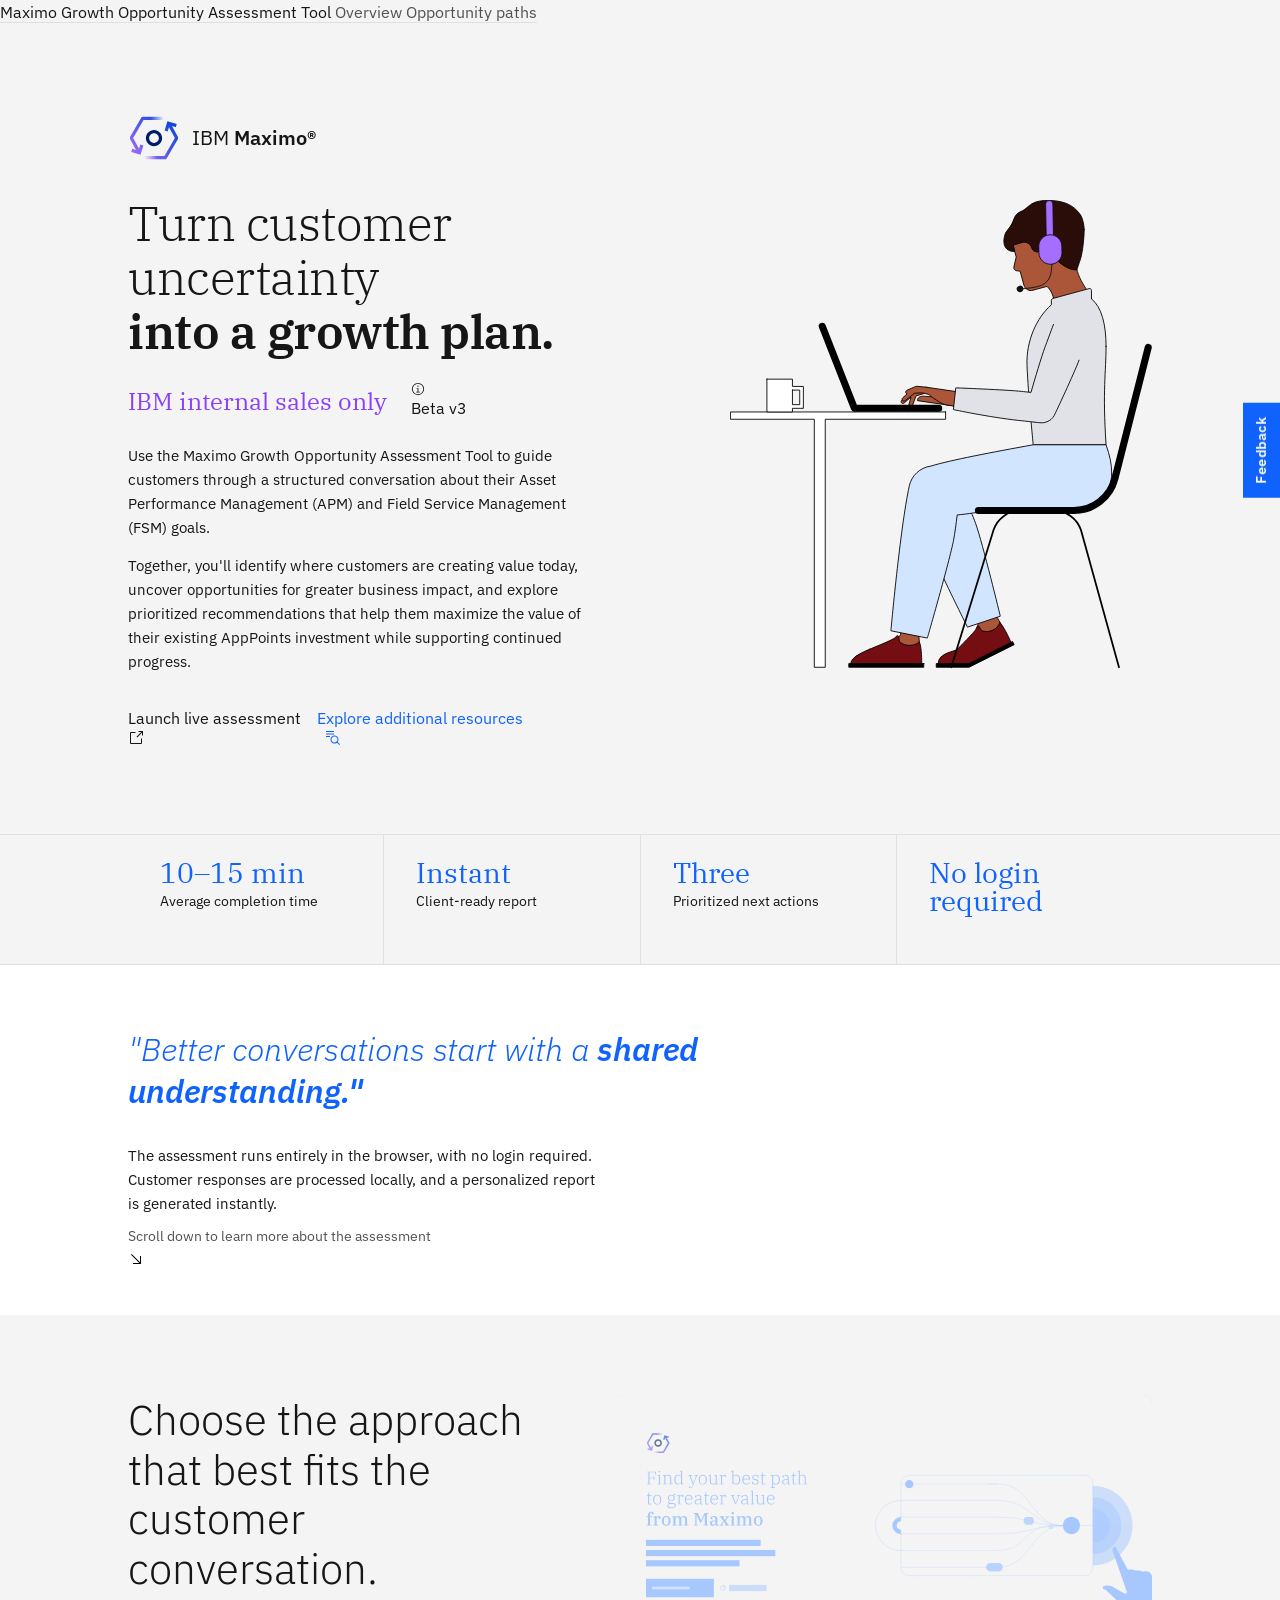
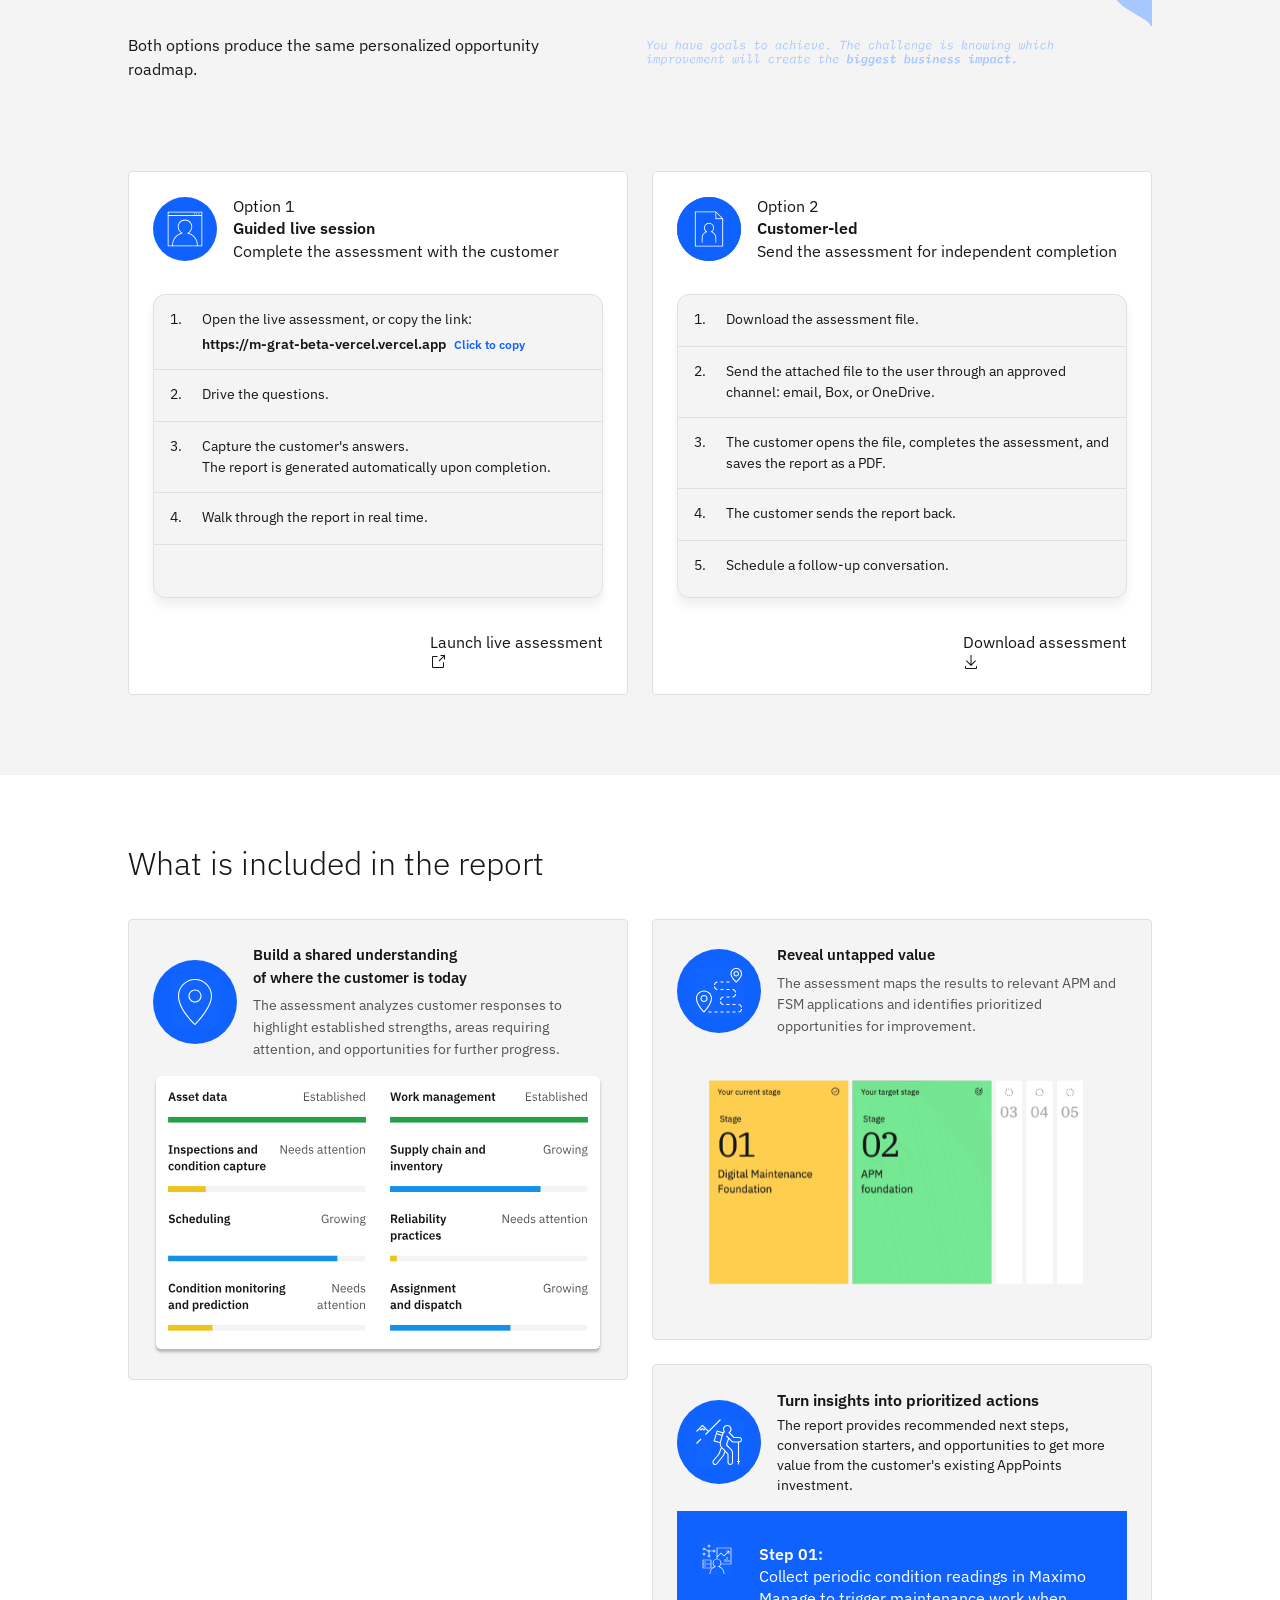
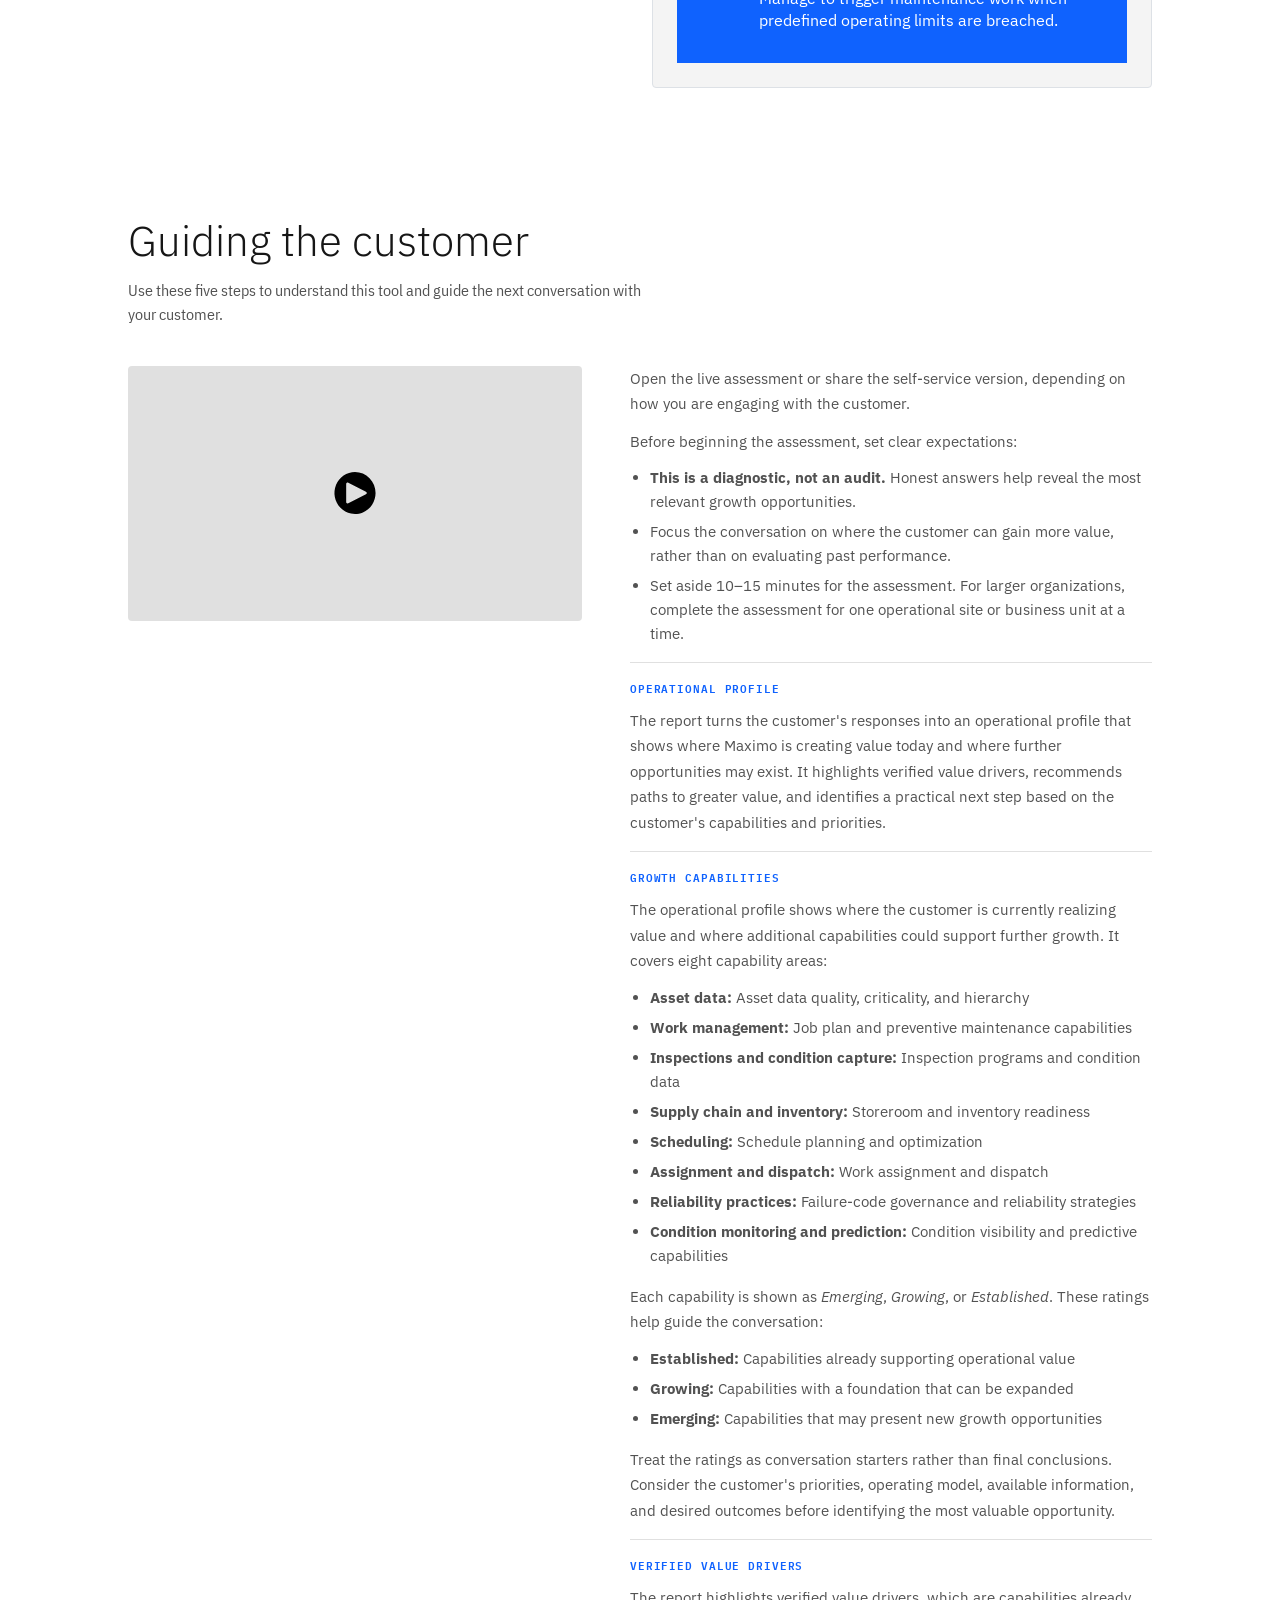
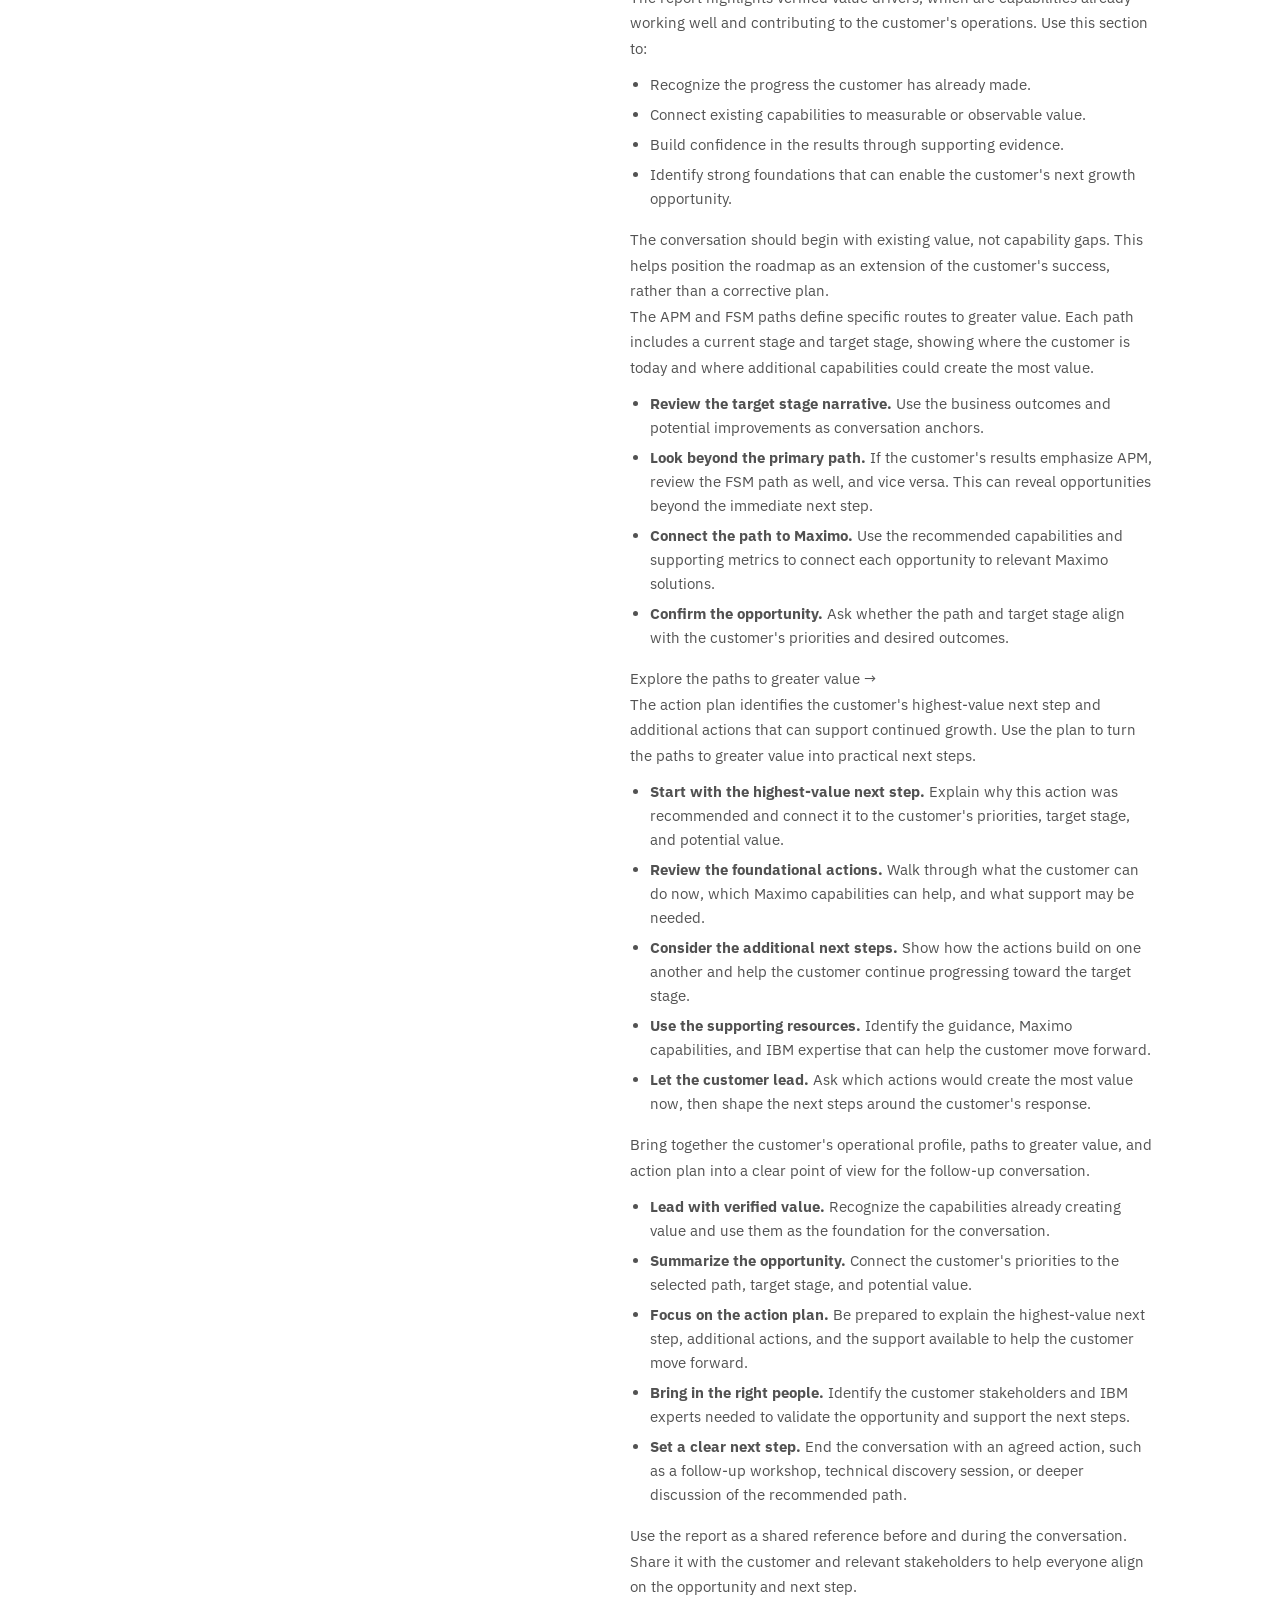
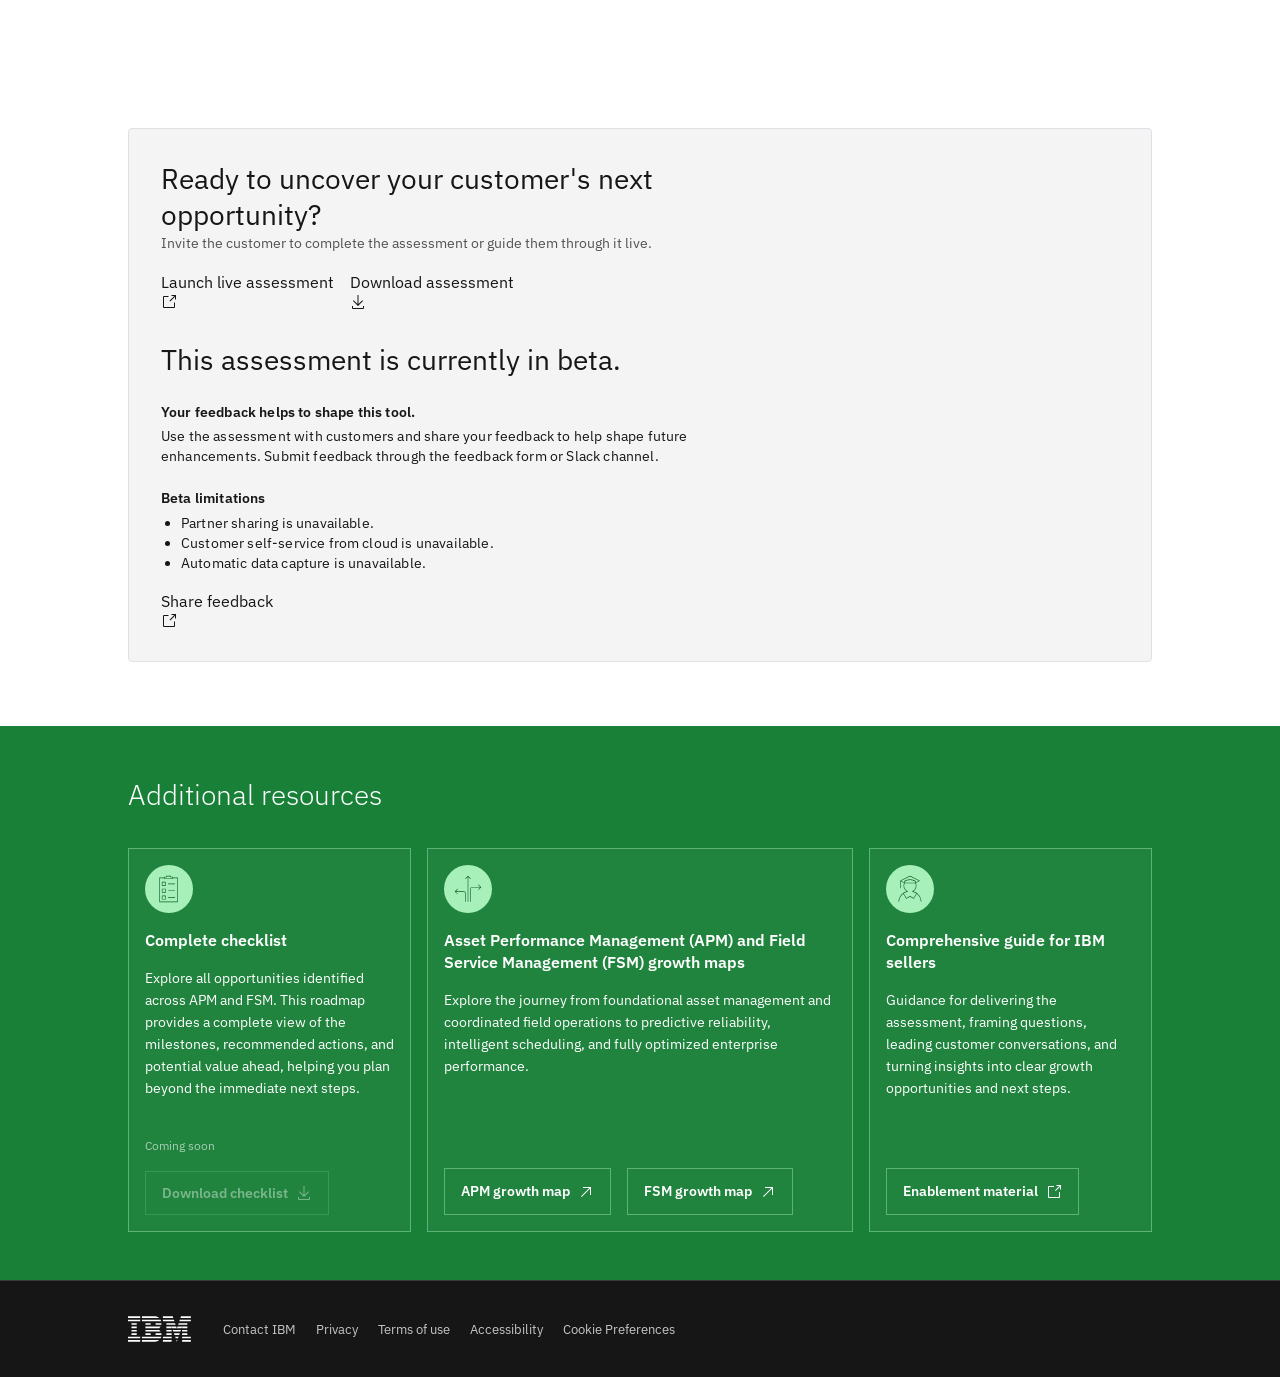
==== commit 7f1c98cd: "Widen opportunity paths hero title max-width to 600px" ====
--- a/docs/index.html
+++ b/docs/index.html
@@ -1258,7 +1258,7 @@
       font-size: 42px;
       font-weight: 300;
       line-height: 1.19;
-      max-width: 14ch;
+      max-width: 600px;
       margin-bottom: var(--cds-spacing-06);
     }
     .opp-hero__sub {
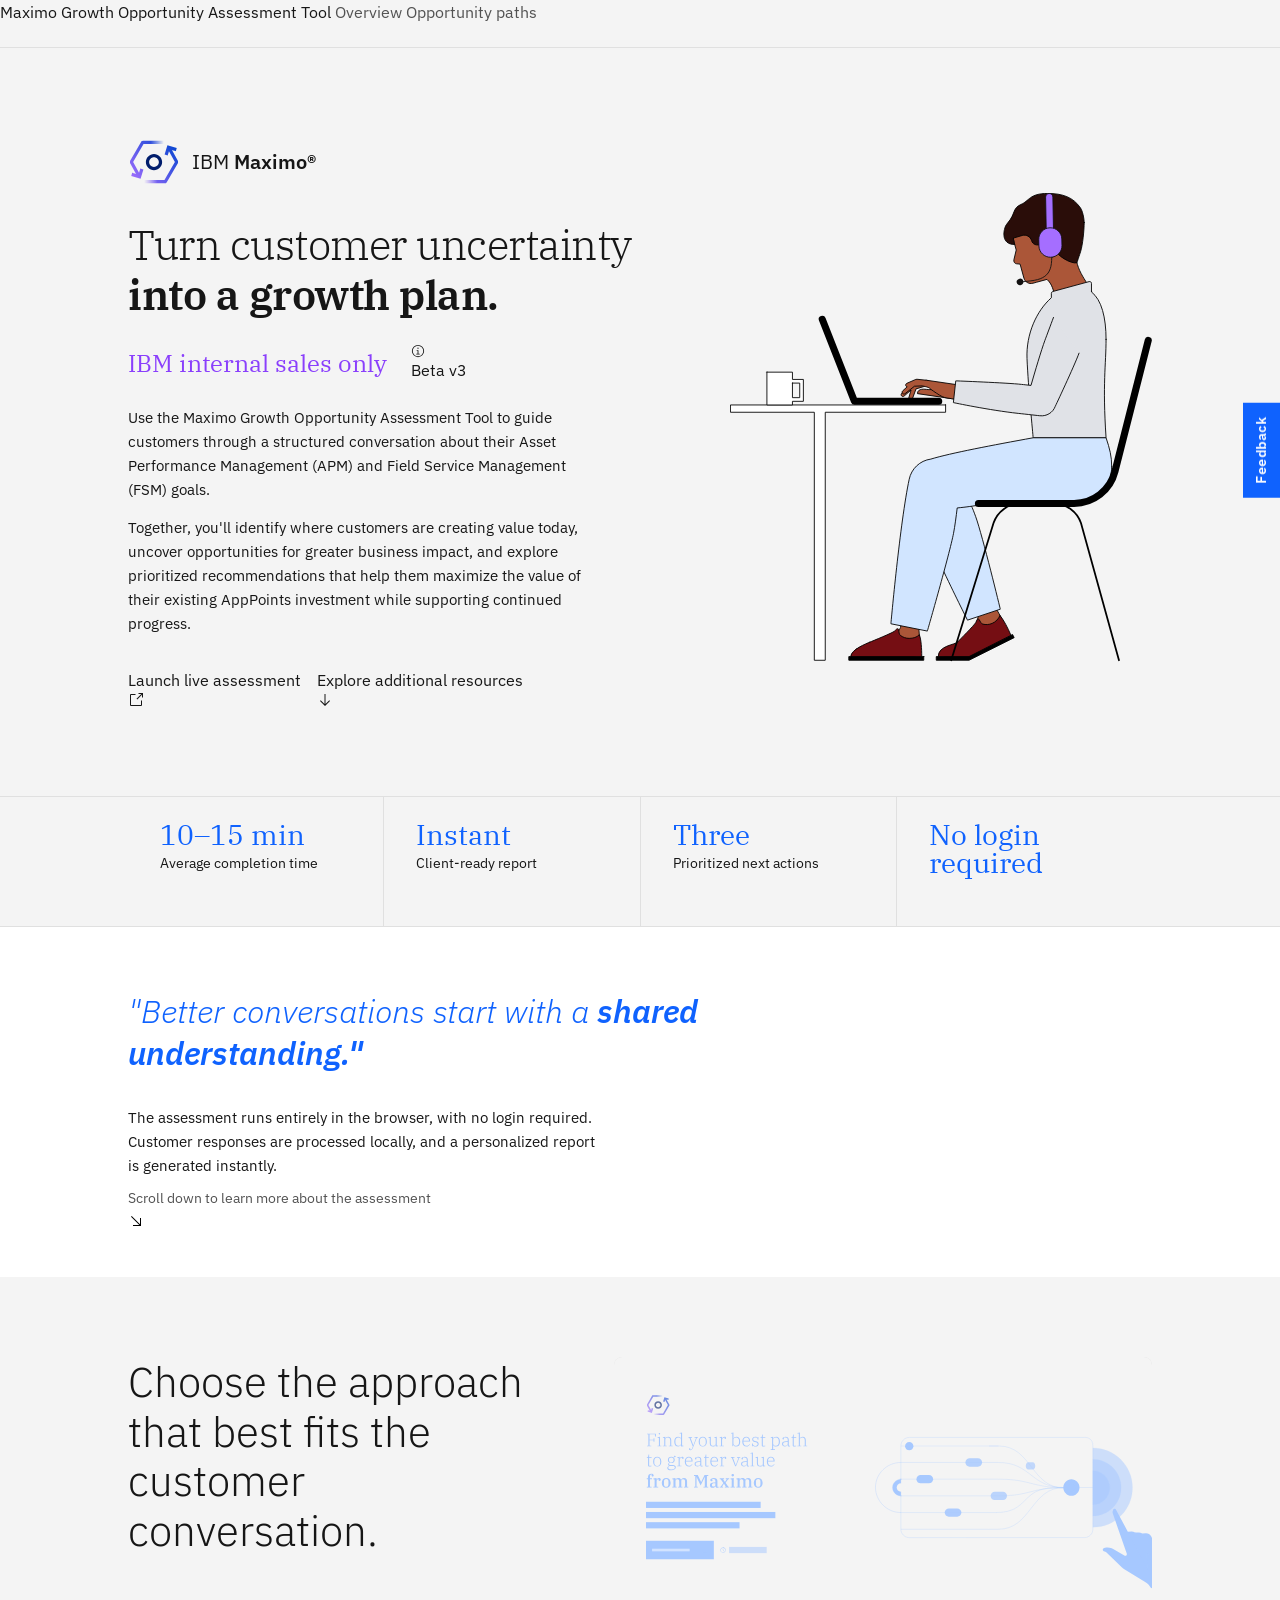
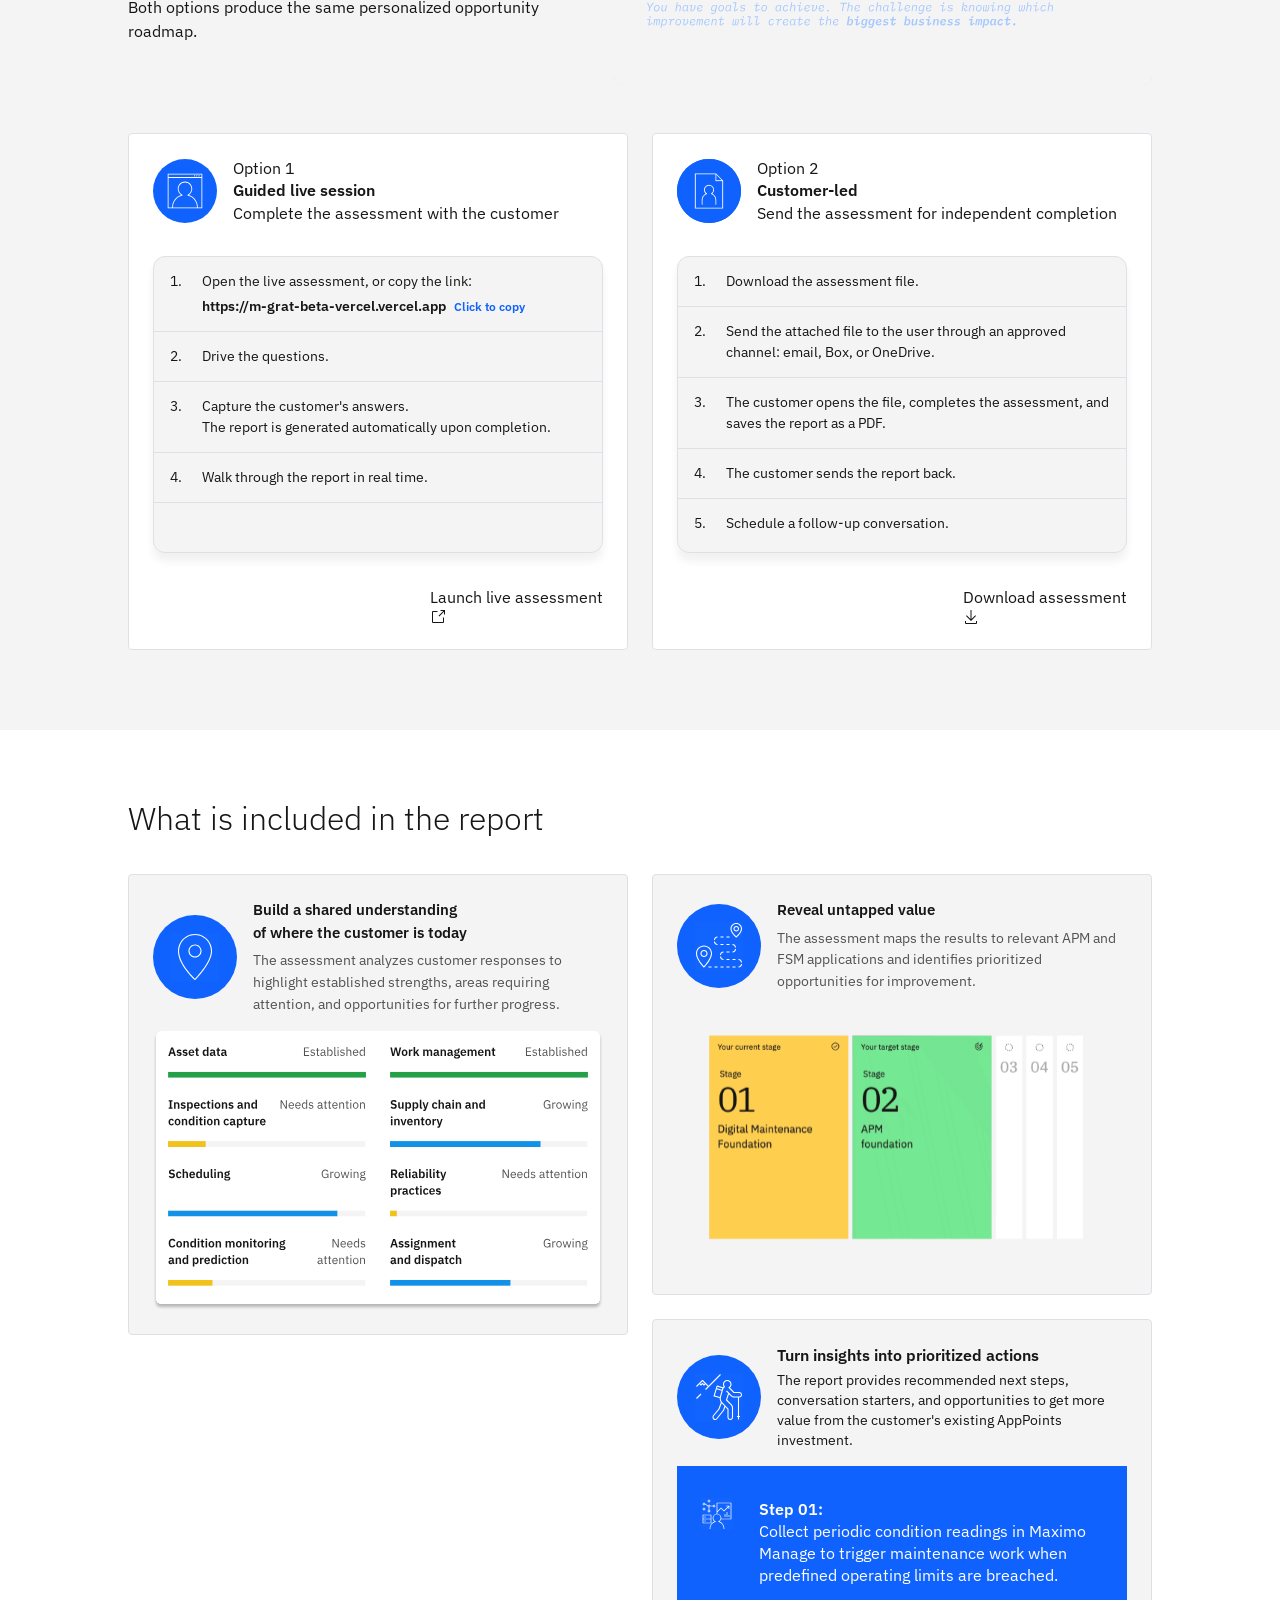
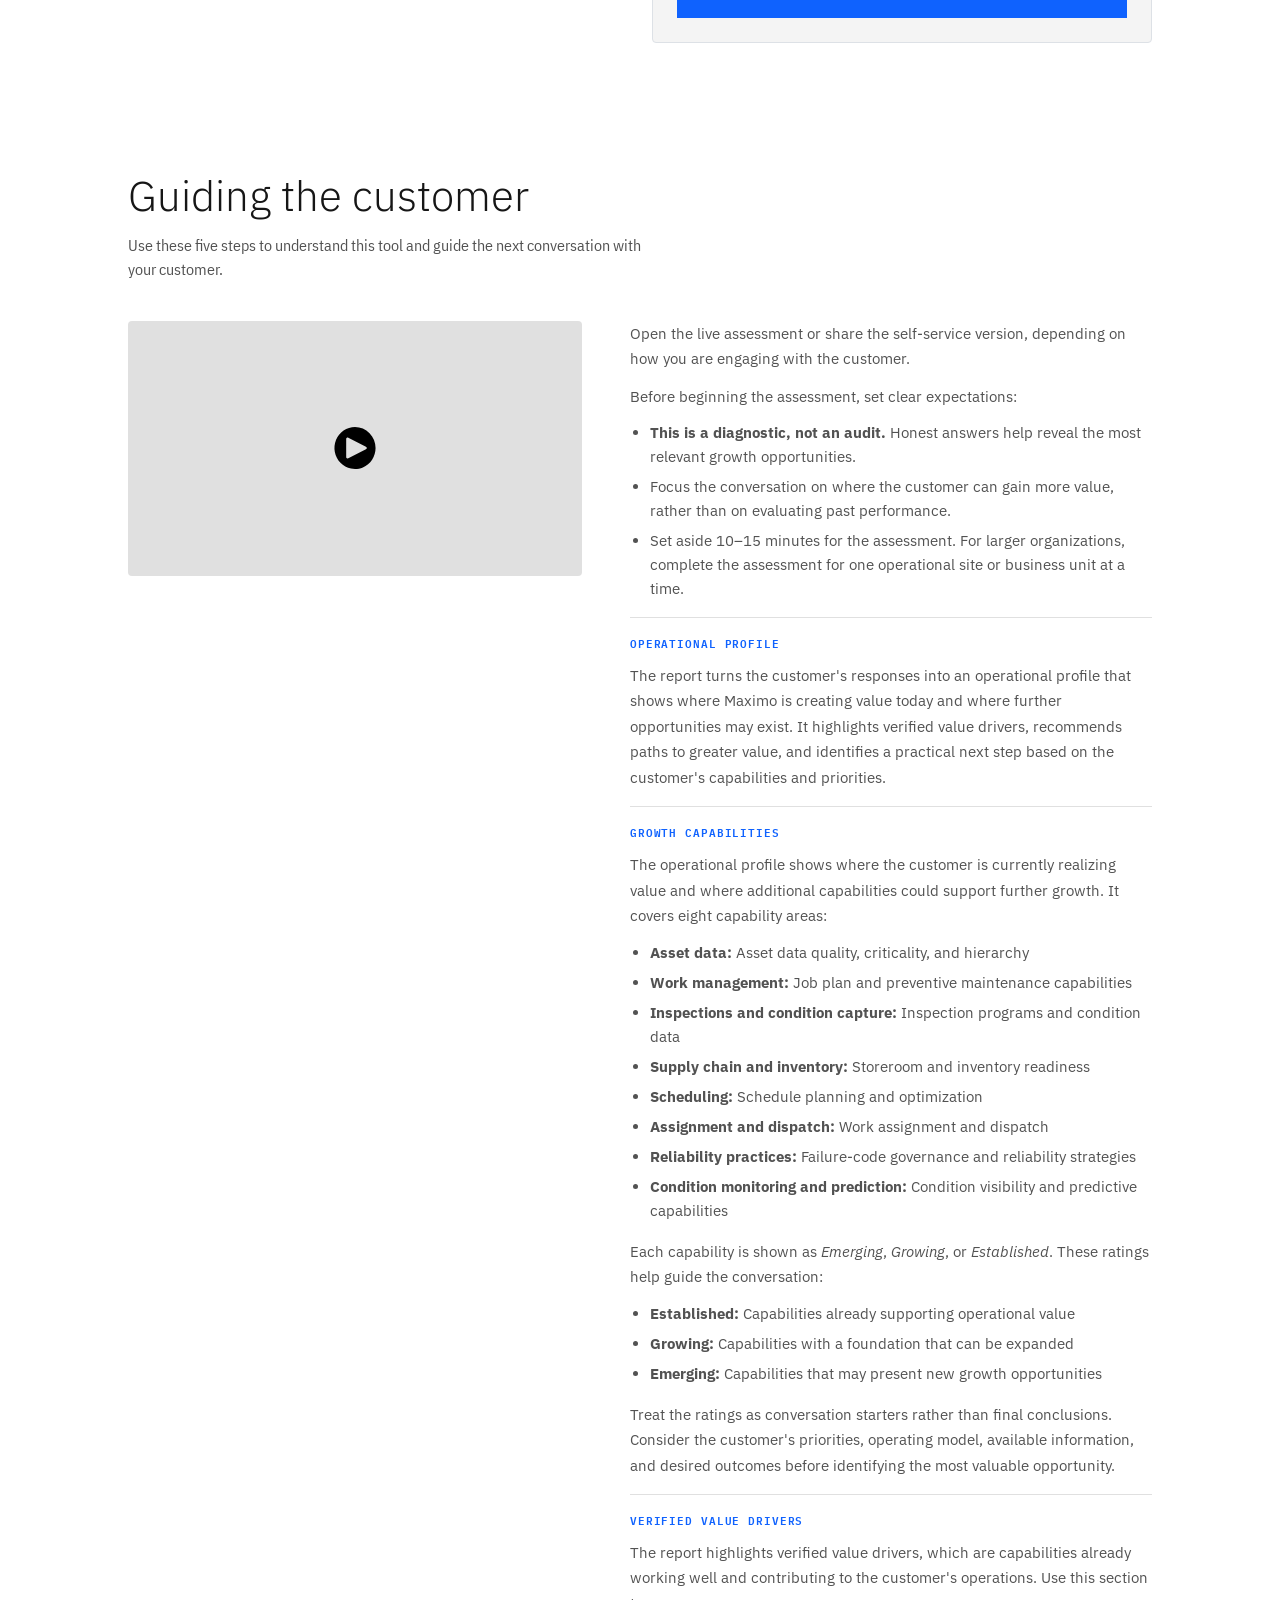
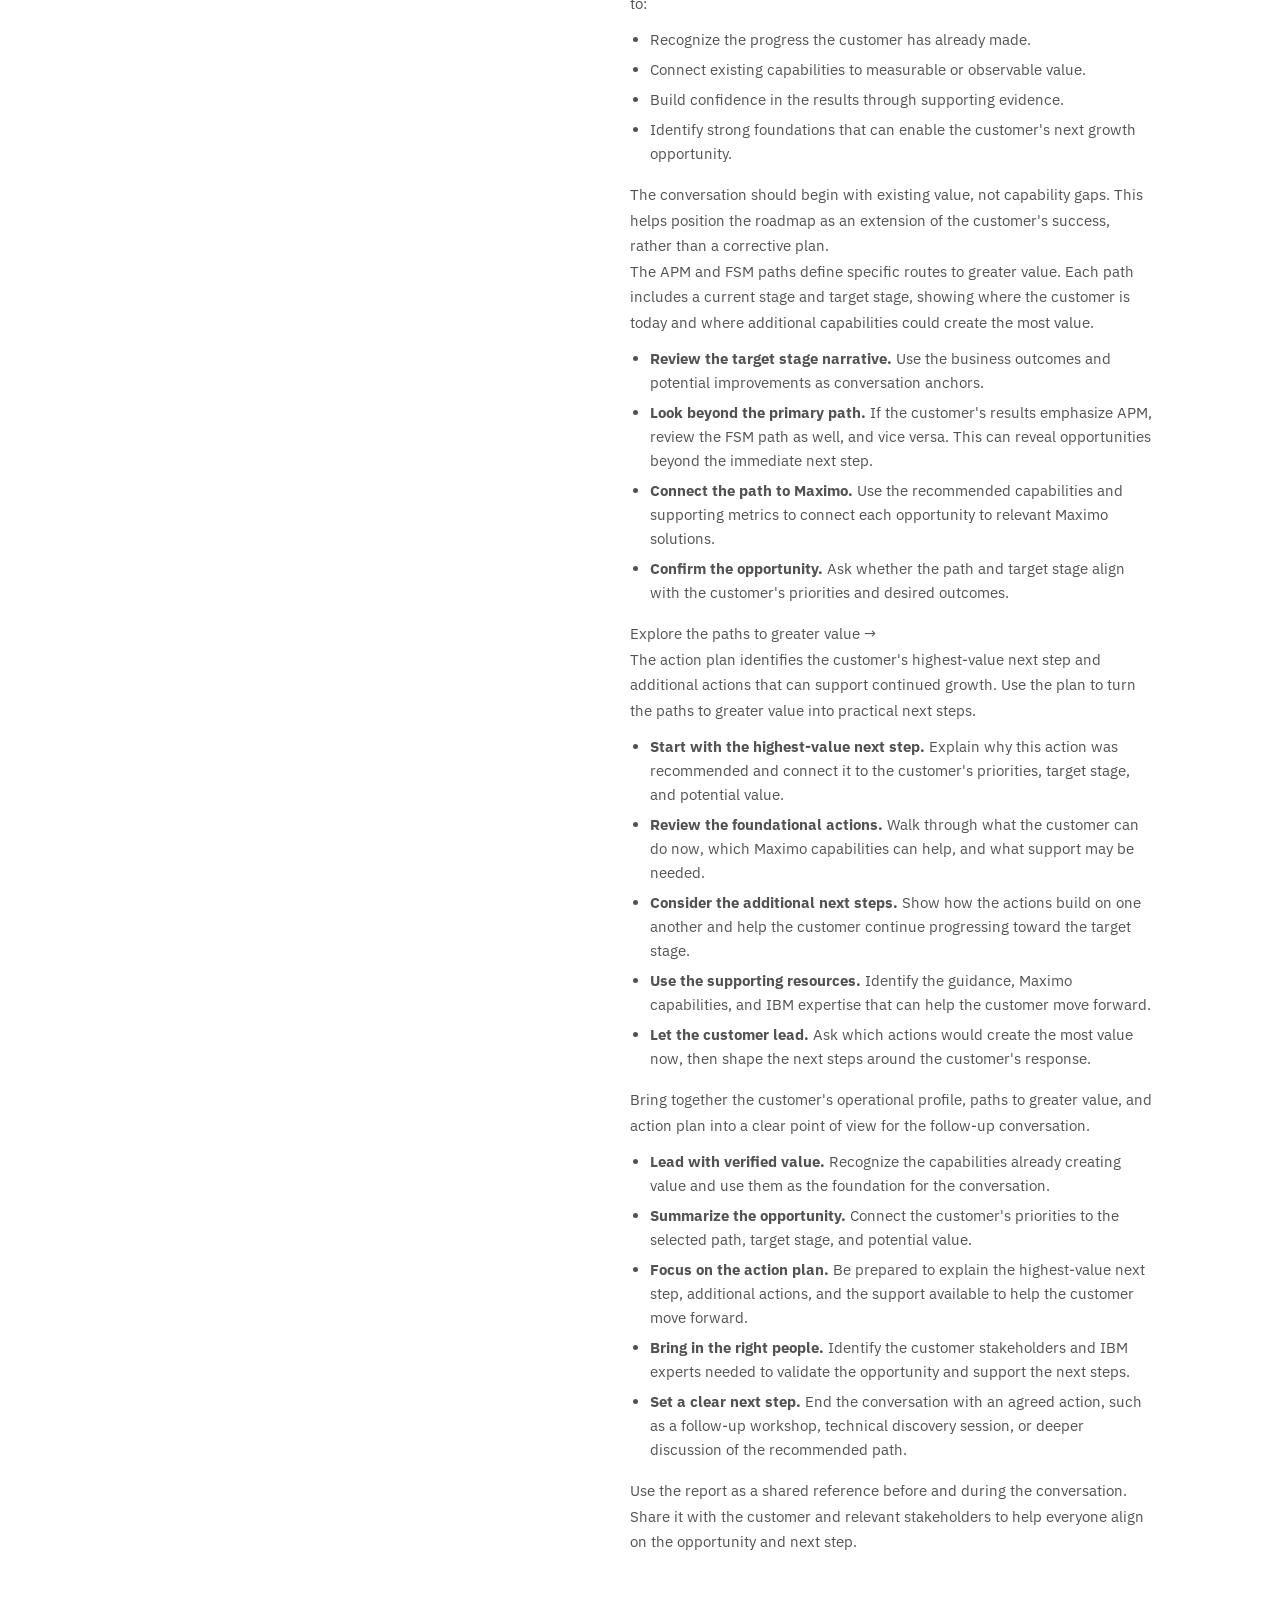
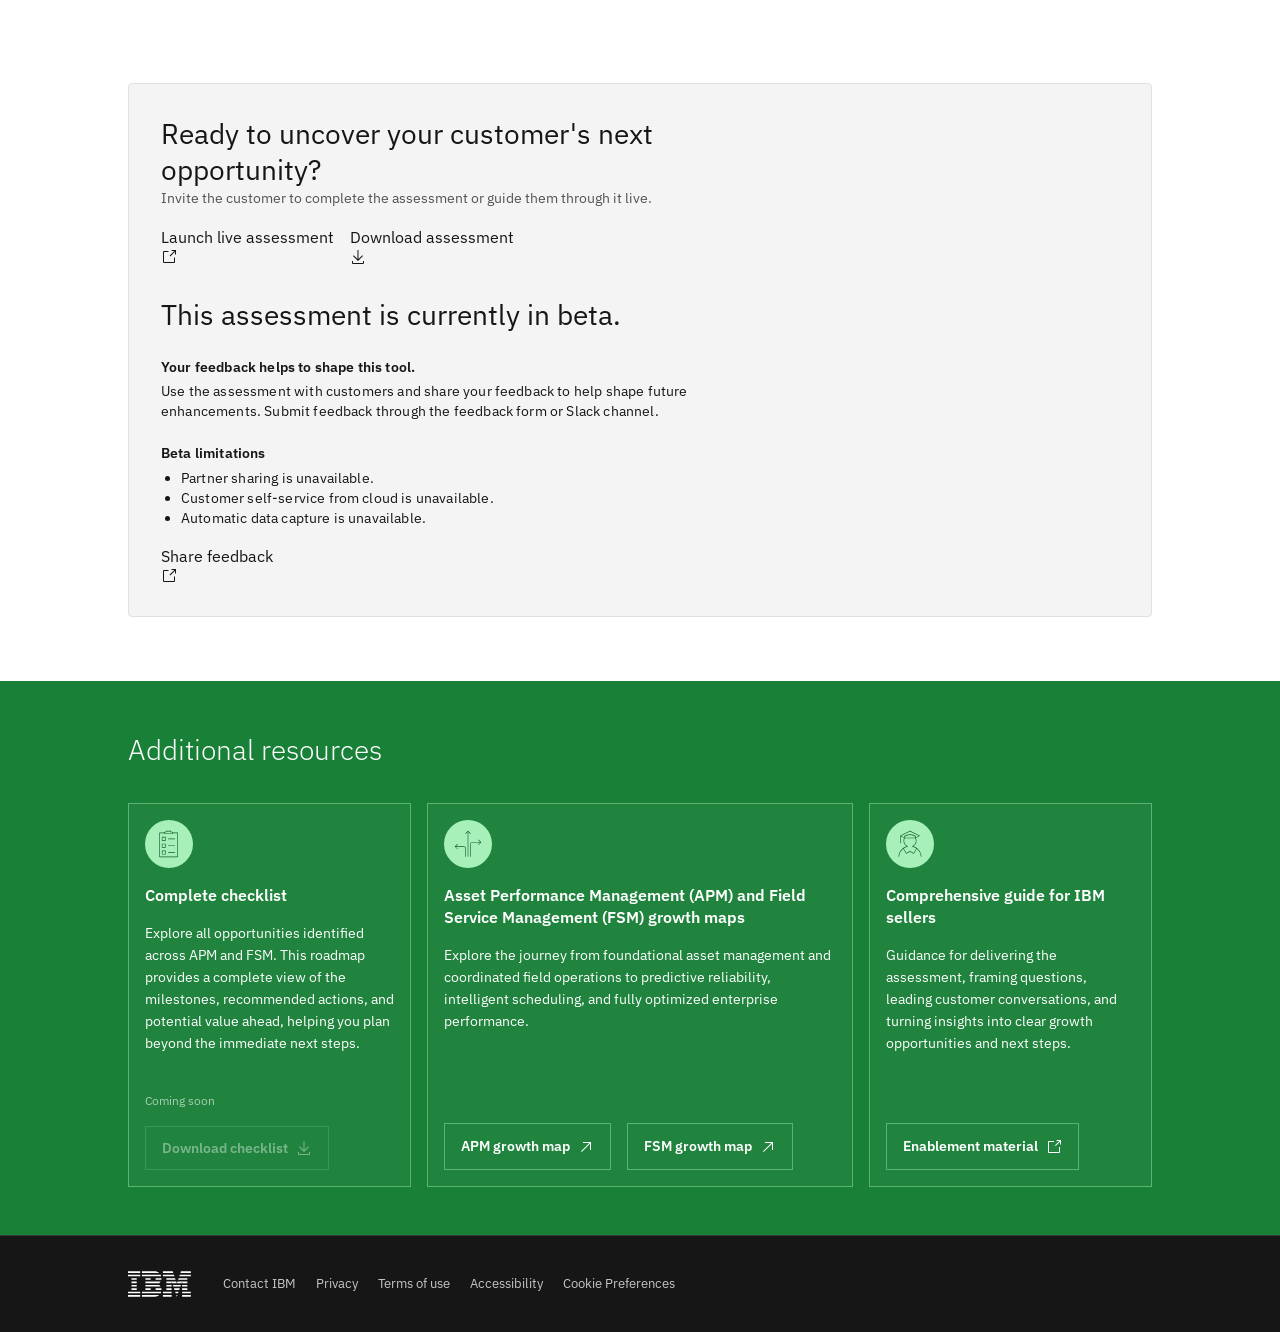
==== commit 8c877d2a: "feat(compare): mobile split-pane comparison view with continuous section-anchored sync scroll" ====
--- a/docs/index.html
+++ b/docs/index.html
@@ -74,7 +74,7 @@
 
     /* ── Reset & Base ─────────────────────────────────────── */
     *, *::before, *::after { box-sizing: border-box; margin: 0; padding: 0; }
-    html { scroll-behavior: smooth; }
+    html { scroll-behavior: smooth; overflow-x: hidden; }
     body {
       font-family: var(--cds-font-sans);
       font-size: 16px;
@@ -83,6 +83,8 @@
       background: var(--cds-layer-01);
       -webkit-font-smoothing: antialiased;
       -moz-osx-font-smoothing: grayscale;
+      overflow-x: hidden;
+      padding-top: 48px;
     }
     a { color: inherit; text-decoration: none; }
     img, svg { display: block; max-width: 100%; }
@@ -97,11 +99,15 @@
 
     /* ── Carbon UI Shell (Gray 10 Theme) ───────────────────── */
     cds-header {
-      position: sticky;
-      top: 0;
-      z-index: 8000;
+      position: fixed !important;
+      top: 0 !important;
+      left: 0 !important;
+      right: 0 !important;
+      width: 100% !important;
+      height: 48px !important;
+      z-index: 8000 !important;
       --cds-background: #f4f4f4;
-      background: #f4f4f4;
+      background: #f4f4f4 !important;
       border-bottom: 1px solid var(--cds-border-subtle);
     }
     cds-header-name {
@@ -190,9 +196,9 @@
     }
     .hero-headline {
       font-family: var(--cds-font-serif);
-      font-size: 48px;
+      font-size: 42px;
       font-weight: 300;
-      line-height: 1.125;
+      line-height: 1.19;
       color: var(--cds-text-primary);
       margin-bottom: var(--cds-spacing-06);
       letter-spacing: -0.5px;
@@ -238,25 +244,13 @@
       gap: var(--cds-spacing-05);
       flex-wrap: wrap;
     }
-    .hero-actions cds-button[kind="ghost"] {
-      color: #0f62fe;
-    }
-    .hero-actions cds-button[kind="ghost"]::part(button) {
-      padding-right: 16px;
-      padding-left: 16px;
-      justify-content: flex-start;
-      gap: 8px;
-    }
-    .hero-actions cds-button[kind="ghost"] svg[slot="icon"] {
-      fill: #0f62fe;
-      color: #0f62fe;
-      margin-left: 8px;
+    .hero-actions cds-button[kind="secondary"] svg[slot="icon"] {
       flex-shrink: 0;
       transition: fill 0.15s ease;
     }
-    .hero-actions cds-button[kind="ghost"]:hover svg[slot="icon"] {
-      fill: #0043ce;
-      color: #0043ce;
+    .hero-actions cds-button[kind="secondary"]:hover svg[slot="icon"] {
+      fill: currentColor;
+      color: currentColor;
     }
     .hero-visual {
       position: relative;
@@ -282,6 +276,7 @@
     .metric-strip .cds--grid {
       display: flex;
       align-items: stretch;
+      flex-wrap: wrap;
       gap: 0;
     }
     .metric-item {
@@ -417,9 +412,10 @@
       overflow: hidden;
       display: flex;
       align-items: stretch;
-      width: 538px;
+      width: min(538px, 100%);
       height: 328px;
-      flex-shrink: 0;
+      flex-shrink: 1;
+      min-width: 0;
     }
     .approach-visual img {
       width: 100%;
@@ -441,6 +437,8 @@
       display: flex;
       flex-direction: column;
       gap: var(--cds-spacing-07);
+      min-width: 0;
+      overflow: hidden;
     }
     .option-card-header {
       display: flex;
@@ -509,7 +507,7 @@
       font-size: 14px;
       color: var(--cds-text-primary);
       line-height: 1.5;
-      min-height: 52px;
+      min-height: 48px;
     }
     .option-steps li:last-child { border-bottom: none; }
     .option-steps li::before {
@@ -1050,8 +1048,8 @@
         font-size: 18px;
       }
       .hero-headline {
-        font-size: 28px;
-        line-height: 1.15;
+        font-size: 42px;
+        line-height: 1.19;
         margin-bottom: var(--cds-spacing-05);
       }
       .hero-label-row {
@@ -1073,6 +1071,11 @@
       }
       .hero-actions cds-button {
         width: 100%;
+      }
+      /* Mobile touch targets — all interactive list/step items min 48px */
+      .option-steps li {
+        min-height: 48px;
+        padding: 12px 16px;
       }
       .hero-visual {
         max-width: 300px;
@@ -1249,9 +1252,21 @@
       margin: var(--cds-spacing-05) 0 0;
     }
 
+    /* Screen 1 Sub-header bar calling out Opportunity paths */
+    .opp-subbar {
+      background: #f4f4f4;
+      border-bottom: 1px solid var(--cds-border-subtle);
+      padding: 12px 0;
+    }
+    .opp-subbar__title {
+      font-size: 14px;
+      font-weight: 400;
+      color: var(--cds-text-primary);
+    }
+
     .opp-hero {
       background: var(--cds-layer-01);
-      padding: var(--cds-spacing-10) 0 var(--cds-spacing-09);
+      padding: 48px 0;
     }
     .opp-hero__title {
       font-family: var(--cds-font-serif);
@@ -1288,7 +1303,7 @@
     /* Stage row: tabs (or compare checkboxes) left, compare toggle right */
     .opp-stage-row {
       display: flex;
-      align-items: center;
+      align-items: flex-end;
       flex-wrap: wrap;
       gap: var(--cds-spacing-05);
     }
@@ -1301,6 +1316,8 @@
     #opp-compare-toggle {
       margin-left: auto;
       flex-shrink: 0;
+      align-self: flex-end;
+      margin-bottom: 4px;
     }
     /* ── Compare bar (checkboxes, replaces tabs in the stage row) ── */
     .opp-compare-bar {
@@ -1471,12 +1488,13 @@
       .opp-layout { grid-template-columns: minmax(0, 1fr); gap: var(--cds-spacing-06); }
       .opp-layout--compare { grid-template-columns: minmax(0, 1fr) !important; }
       .opp-rail { display: none; }
-      /* On mobile: compare toggle drops to its own line below the tabs */
+      /* On mobile: compare toggle drops to its own line below the tabs — full touch target */
       #opp-compare-toggle {
         flex-basis: 100%;
         margin-left: 0;
-        padding: var(--cds-spacing-03) 0;
+        padding: 12px 0;
         border-top: 1px solid var(--cds-border-subtle);
+        align-self: stretch;
       }
       /* In compare mode: hide the toggle and the compare bar — the overlay owns that UI */
       .is-mobile-compare #opp-compare-toggle { display: none; }
@@ -1534,40 +1552,70 @@
       .mob-compare { display: none !important; }
     }
 
-    /* ── Sticky info bar (track label + config button) ── */
+    /* ── Sticky info bar (green toggle + track label + config button) ── */
     .mob-compare__bar {
       flex-shrink: 0;
       display: flex;
       align-items: center;
-      /* No left padding — close button flush-aligns with the hamburger above it */
-      padding: 0 16px 0 0;
+      padding: 12px 16px;
       border-bottom: 1px solid var(--cds-border-subtle);
       background: var(--cds-background);
-      gap: 0;
+      gap: 12px;
+    }
+    /* Active green toggle switch */
+    .mob-compare__toggle-btn {
+      flex-shrink: 0;
+      display: flex;
+      align-items: center;
+      justify-content: center;
+      background: none;
+      border: none;
+      padding: 0;
+      cursor: pointer;
+    }
+    .mob-compare__toggle-btn:focus-visible {
+      outline: 2px solid var(--cds-border-interactive);
+      outline-offset: 2px;
+    }
+    .mob-compare__toggle-track {
+      position: relative;
+      display: inline-block;
+      width: 48px;
+      height: 24px;
+      background: #24a148;
+      border-radius: 12px;
+      transition: background 0.2s ease;
+    }
+    .mob-compare__toggle-thumb {
+      position: absolute;
+      top: 3px;
+      right: 3px;
+      width: 18px;
+      height: 18px;
+      background: #ffffff;
+      border-radius: 50%;
+      box-shadow: 0 1px 3px rgba(0, 0, 0, 0.25);
+      transition: transform 0.2s ease;
     }
     .mob-compare__bar-text {
       flex: 1;
       min-width: 0;
-      /* 16px matches cds-header-name's internal padding-left,
-         so "Comparison view" aligns with "IBM M-GOA-Tool" above it */
-      margin-left: 16px;
       display: flex;
       flex-direction: column;
       gap: 2px;
     }
     .mob-compare__bar-label {
-      font-size: 12px;
-      font-weight: 700;
-      line-height: 16px;
-      letter-spacing: 0.32px;
-      color: var(--cds-text-secondary);
+      font-size: 14px;
+      font-weight: 600;
+      line-height: 18px;
+      color: var(--cds-text-primary);
       white-space: nowrap;
     }
     .mob-compare__bar-subtitle {
       font-size: 12px;
       font-weight: 400;
       line-height: 16px;
-      letter-spacing: 0.32px;
+      letter-spacing: 0.16px;
       color: var(--cds-text-secondary);
       white-space: nowrap;
       overflow: hidden;
@@ -1592,24 +1640,6 @@
       outline: 2px solid var(--cds-border-interactive);
       outline-offset: 2px;
     }
-    /* Close (back) button — 48×48 matches Carbon's cds-header-menu-button */
-    .mob-compare__close-btn {
-      flex-shrink: 0;
-      display: flex;
-      align-items: center;
-      justify-content: center;
-      width: 48px;
-      height: 48px;
-      background: none;
-      border: none;
-      color: var(--cds-text-primary);
-      cursor: pointer;
-    }
-    .mob-compare__close-btn:hover { background: var(--cds-layer-01); }
-    .mob-compare__close-btn:focus-visible {
-      outline: 2px solid var(--cds-border-interactive);
-      outline-offset: 2px;
-    }
 
     /* ── Panes ── */
     .mob-compare__panes {
@@ -1639,34 +1669,37 @@
       flex: 0.5 1 0;
     }
 
-    /* Sticky pane header: stage number + name */
+    /* Sticky pane header: stage number + name (1:1 with Figma) */
     .mob-compare__pane-hdr {
       flex-shrink: 0;
       display: flex;
       flex-direction: column;
-      gap: 1px;
-      padding: 8px 16px;
-      background: var(--cds-background);
-      border-bottom: 1px solid var(--cds-border-subtle);
+      gap: 2px;
+      padding: 10px 16px 12px;
+      background: #262626;
+      border-bottom: 1px solid #393939;
     }
     .mob-compare__pane-num {
       font-size: 11px;
-      font-weight: 700;
+      font-weight: 600;
       line-height: 14px;
       letter-spacing: 0.32px;
-      color: var(--cds-text-secondary);
+      color: #c6c6c6;
       text-transform: uppercase;
+      margin-bottom: 2px;
     }
     .mob-compare__pane-name {
-      font-size: 13px;
-      font-weight: 600;
-      line-height: 18px;
-      color: var(--cds-text-primary);
+      font-family: var(--cds-font-serif, "IBM Plex Serif", Georgia, serif);
+      font-size: 20px;
+      font-weight: 400;
+      line-height: 26px;
+      color: #ffffff;
     }
 
     /* Scrollable content area */
     .mob-compare__pane-body {
       flex: 1;
+      background: #ffffff;
       overflow-y: auto;
       overscroll-behavior: contain;
       -webkit-overflow-scrolling: touch;
@@ -1676,40 +1709,33 @@
     }
 
     /* ── Blur fade edge — masks content at the bottom of each pane ── */
-    /* This is a gradient mask, not a blur — it gives the "peek" / "more below" cue.
-       It fades from transparent at the top to the background colour at the bottom.
-       JS removes .has-more when the pane is scrolled to the end. */
     .mob-compare__pane::after {
       content: '';
       position: absolute;
       left: 0;
       right: 0;
       bottom: 0;
-      height: 64px;
+      height: 48px;
       background: linear-gradient(
         to bottom,
-        transparent 0%,
-        rgba(255,255,255,0.85) 60%,
-        rgba(255,255,255,1) 100%
+        rgba(255, 255, 255, 0) 0%,
+        rgba(255, 255, 255, 0.85) 60%,
+        rgba(255, 255, 255, 1) 100%
       );
       pointer-events: none;
-      /* Transition: fade in quickly on load, fade out slowly on scroll-to-end */
       opacity: 1;
-      transition: opacity 0.4s ease;
+      transition: opacity 0.3s ease;
       z-index: 2;
     }
     /* When pane is scrolled to the bottom: fade the mask out */
     .mob-compare__pane.is-at-end::after {
       opacity: 0;
-      transition: opacity 0.6s ease;
-    }
-
-    /* ── Purple divider ── */
+      transition: opacity 0.4s ease;
+    }
+
+    /* In Figma, panes sit directly adjacent with their dark headers — no divider line */
     .mob-compare__divider {
-      flex-shrink: 0;
-      height: 9px;
-      background: #8a3ffc;
-      width: 100%;
+      display: none;
     }
 
     /* ── Content inside pane (reuse existing opp- classes where possible) ── */
@@ -1721,21 +1747,33 @@
     .mob-compare__pane-body .opp-list   { font-size: 13px; }
     .mob-compare__pane-body .opp-tags   { gap: 6px; }
 
-    /* ── Config panel (slides down from bar) ── */
+    /* ── Scrim overlay for settings modal (Screen 3) ── */
+    .mob-compare__scrim {
+      display: none;
+      position: absolute;
+      inset: 0;
+      background: rgba(22, 22, 22, 0.6);
+      z-index: 90;
+      cursor: pointer;
+    }
+    .mob-compare__scrim.is-open {
+      display: block;
+    }
+
+    /* ── Config drawer / panel: sits directly below the info bar ── */
     .mob-compare__cfg {
       display: none;
       position: absolute;
-      /* sits directly below the info bar — JS sets top to bar height */
       top: 0;
       left: 0;
       right: 0;
       z-index: 100;
-      background: var(--cds-background);
-      border-bottom: 1px solid var(--cds-border-subtle);
-      box-shadow: 0 4px 16px rgba(0,0,0,0.14);
-      padding: 16px;
+      background: var(--cds-layer-01, #f4f4f4);
+      border-bottom: 1px solid var(--cds-border-subtle, #e0e0e0);
+      box-shadow: 0 4px 20px rgba(0, 0, 0, 0.2);
+      padding: 20px 16px 24px;
       flex-direction: column;
-      gap: 20px;
+      gap: 16px;
     }
     .mob-compare__cfg.is-open { display: flex; }
 
@@ -1745,23 +1783,36 @@
       gap: 2px;
     }
     .mob-compare__cfg-title {
-      font-size: 12px;
-      font-weight: 700;
-      letter-spacing: 0.32px;
-      color: var(--cds-text-secondary);
+      font-size: 14px;
+      font-weight: 600;
+      color: var(--cds-text-primary, #161616);
       margin: 0;
     }
     .mob-compare__cfg-sub {
       font-size: 12px;
-      color: var(--cds-text-secondary);
+      color: var(--cds-text-secondary, #525252);
       margin: 0;
     }
 
-    .mob-compare__cfg-field { display: flex; flex-direction: column; gap: 4px; }
+    .mob-compare__cfg-group {
+      display: flex;
+      flex-direction: column;
+      gap: 12px;
+    }
+    .mob-compare__cfg-group-label {
+      font-family: var(--cds-font-sans);
+      font-size: 20px;
+      font-weight: 400;
+      line-height: 28px;
+      color: var(--cds-text-primary, #161616);
+      margin: 4px 0 0;
+    }
+
+    .mob-compare__cfg-field { display: flex; flex-direction: column; gap: 6px; }
     .mob-compare__cfg-label {
       font-size: 12px;
       letter-spacing: 0.32px;
-      color: var(--cds-text-secondary);
+      color: var(--cds-text-secondary, #525252);
     }
     .mob-compare__cfg-select-wrap { position: relative; }
     .mob-compare__cfg-select {
@@ -1770,12 +1821,12 @@
       width: 100%;
       height: 48px;
       padding: 0 40px 0 16px;
-      background: var(--cds-layer-01);
+      background: #ffffff;
       border: none;
-      border-bottom: 1px solid var(--cds-border-strong-01);
+      border-bottom: 1px solid var(--cds-border-strong-01, #8d8d8d);
       font-family: var(--cds-font-sans);
       font-size: 14px;
-      color: var(--cds-text-primary);
+      color: var(--cds-text-primary, #161616);
       cursor: pointer;
     }
     .mob-compare__cfg-select:focus {
@@ -1790,21 +1841,8 @@
       pointer-events: none;
       color: var(--cds-text-primary);
     }
-    .mob-compare__cfg-group {
-      display: flex;
-      flex-direction: column;
-      gap: 12px;
-    }
-    .mob-compare__cfg-group-label {
-      font-family: var(--cds-font-sans);
-      font-size: 20px;
-      font-weight: 400;
-      line-height: 28px;
-      color: var(--cds-text-primary);
-      margin: 0;
-    }
     .mob-compare__cfg-to {
-      font-size: 18px;
+      font-size: 14px;
       font-weight: 400;
       color: var(--cds-text-primary);
       margin: 0;
@@ -1822,13 +1860,13 @@
       font-weight: 600;
       cursor: pointer;
       border-radius: 0;
-      /* Size to content — no artificial min-width */
       min-width: 0;
       width: fit-content;
+      margin-top: 8px;
     }
     .mob-compare__cfg-done svg {
       flex-shrink: 0;
-      margin-left: 16px; /* same as horizontal padding */
+      margin-left: 16px;
     }
     .mob-compare__cfg-done:hover  { background: var(--cds-button-primary-hover); }
     .mob-compare__cfg-done:focus-visible {
@@ -1907,14 +1945,9 @@
               Launch live assessment
               <svg slot="icon" xmlns="http://www.w3.org/2000/svg" width="16" height="16" viewBox="0 0 32 32" fill="currentColor" aria-hidden="true"><path d="M26 28H6a2 2 0 01-2-2V6a2 2 0 012-2h9v2H6v20h20v-9h2v9a2 2 0 01-2 2z"/><path d="M21 2v2h5.59L17 13.41 18.59 15 28 5.59V11h2V2z"/></svg>
             </cds-button>
-            <cds-button kind="ghost" size="lg" href="#additional-resources">
+            <cds-button kind="secondary" size="lg" href="#additional-resources">
               Explore additional resources
-              <svg slot="icon" width="16" height="16" viewBox="0 0 16 16" fill="#0f62fe" aria-hidden="true">
-                <path d="M15 14.2929L12.6558 11.9487C13.2823 11.1423 13.5779 10.1274 13.4824 9.11065C13.3869 8.0939 12.9075 7.15178 12.1417 6.47613C11.376 5.80048 10.3815 5.4421 9.36074 5.47398C8.34001 5.50585 7.36981 5.92558 6.6477 6.6477C5.92558 7.36981 5.50585 8.34001 5.47398 9.36074C5.4421 10.3815 5.80048 11.376 6.47613 12.1417C7.15178 12.9075 8.0939 13.3869 9.11065 13.4824C10.1274 13.5779 11.1423 13.2823 11.9487 12.6558L14.2929 15L15 14.2929ZM9.5 12.5C8.90666 12.5 8.32664 12.3241 7.83329 11.9944C7.33994 11.6648 6.95542 11.1962 6.72836 10.6481C6.5013 10.0999 6.44189 9.49667 6.55764 8.91473C6.6734 8.33279 6.95912 7.79824 7.37868 7.37868C7.79824 6.95912 8.33279 6.6734 8.91473 6.55764C9.49667 6.44189 10.0999 6.5013 10.6481 6.72836C11.1962 6.95542 11.6648 7.33994 11.9944 7.83329C12.3241 8.32664 12.5 8.90666 12.5 9.5C12.4991 10.2954 12.1828 11.0579 11.6204 11.6204C11.0579 12.1828 10.2954 12.4991 9.5 12.5Z"/>
-                <path d="M5 6H1V7H5V6Z"/>
-                <path d="M9 1H1V2H9V1Z"/>
-                <path d="M9 3.5H1V4.5H9V3.5Z"/>
-              </svg>
+              <svg slot="icon" width="16" height="16" viewBox="0 0 32 32" fill="currentColor" aria-hidden="true"><path d="M24.59 16.59L17 24.17V4h-2v20.17l-7.59-7.58L6 18l10 10 10-10-1.41-1.41z"/></svg>
             </cds-button>
           </div>
         </div>
@@ -2345,14 +2378,21 @@
 
   <!-- ═══════════════ OPPORTUNITY PATHS VIEW ════════════════ -->
   <main id="view-opportunity-paths" hidden>
+    <!-- Sub-header bar calling out Opportunity paths (Screen 1) -->
+    <div class="opp-subbar">
+      <div class="cds--grid">
+        <span class="opp-subbar__title">Opportunity paths</span>
+      </div>
+    </div>
+
     <section class="opp-hero" aria-labelledby="opp-title">
       <div class="cds--grid">
         <div class="hero-wordmark">
           <img src="assets/IBM Maximo Application Suite.svg" alt="" />
           <span class="hero-wordmark-text">IBM <strong>Maximo®</strong></span>
         </div>
-        <h1 class="opp-hero__title" id="opp-title">Plan your customers'<br>next move</h1>
-        <p class="opp-hero__sub">Assess where customers' asset performance and field service management operations stand today and advance toward reliability-driven, self-optimizing operations.</p>
+        <h1 class="opp-hero__title" id="opp-title">Explore, compare,<br>and recommend</h1>
+        <p class="opp-hero__sub">Explore recommended opportunity paths to understand why they're suggested, compare journey stages, and evaluate the opportunities each path can unlock. Use your expertise to recommend the best way forward for your customer.</p>
       </div>
     </section>
 
@@ -4336,6 +4376,7 @@
           function (s) { return renderWhere(s); },
           function (s) { return renderValue(s); },
           function (s) { return renderPilot(s); },
+          function (s) { return renderModules(s); },
           function (s) { return renderMilestones(s); },
           function (s) { return renderSteps(s); },
         ];
@@ -4529,6 +4570,18 @@
         sideNavPaths.toggleAttribute('active', onPaths);
       };
 
+      /* Responsive toggle sizing: size="sm" on desktop, standard/large on mobile */
+      function updateToggleSize() {
+        if (!compareToggle) { return; }
+        if (window.innerWidth <= 800) {
+          compareToggle.removeAttribute('size');
+        } else {
+          compareToggle.setAttribute('size', 'sm');
+        }
+      }
+      window.addEventListener('resize', updateToggleSize, { passive: true });
+      updateToggleSize();
+
       renderStageTabs();
       renderStage();
       syncView();
@@ -4538,31 +4591,33 @@
   <!-- ═══════════════ MOBILE SPLIT-PANE COMPARE OVERLAY ═══════════════════ -->
   <div class="mob-compare" id="mob-compare" role="region" aria-label="Comparison view" aria-hidden="true">
 
-    <!-- Info bar: label + track subtitle + close + config buttons -->
+    <!-- Info bar: green toggle + Compare stages label + track subtitle + config button (Screen 2) -->
     <div class="mob-compare__bar" id="mob-compare-bar">
-      <button type="button" class="mob-compare__close-btn" id="mob-compare-close" aria-label="Close comparison view">
-        <!-- Carbon: ChevronLeft 32 -->
-        <svg viewBox="0 0 32 32" width="20" height="20" fill="currentColor" aria-hidden="true">
-          <path d="M20 24L10 16 20 8 21.4 9.4 12.8 16 21.4 22.6z"/>
-        </svg>
+      <button type="button" class="mob-compare__toggle-btn" id="mob-compare-toggle-btn" aria-label="Compare stages active, click to turn off" title="Turn off compare mode">
+        <span class="mob-compare__toggle-track">
+          <span class="mob-compare__toggle-thumb"></span>
+        </span>
       </button>
       <div class="mob-compare__bar-text">
-        <span class="mob-compare__bar-label">Comparison view</span>
+        <span class="mob-compare__bar-label">Compare stages</span>
         <span class="mob-compare__bar-subtitle" id="mob-compare-subtitle">Field Service Management (FSM)</span>
       </div>
       <button type="button" class="mob-compare__config-btn" id="mob-compare-cfg-btn"
         aria-label="Configure comparison view" aria-expanded="false" aria-controls="mob-compare-cfg">
-        <svg width="16" height="16" viewBox="0 0 16 16" fill="none" aria-hidden="true">
+        <svg width="18" height="18" viewBox="0 0 16 16" fill="none" aria-hidden="true">
           <path d="M15 4H12.95C12.7 2.85 11.7 2 10.5 2C9.3 2 8.3 2.85 8.05 4H1V5H8.05C8.3 6.15 9.3 7 10.5 7C11.7 7 12.7 6.15 12.95 5H15V4ZM10.5 6C9.65 6 9 5.35 9 4.5C9 3.65 9.65 3 10.5 3C11.35 3 12 3.65 12 4.5C12 5.35 11.35 6 10.5 6Z" fill="white"/>
           <path d="M1 12H3.05C3.3 13.15 4.3 14 5.5 14C6.7 14 7.7 13.15 7.95 12H15V11H7.95C7.7 9.85 6.7 9 5.5 9C4.3 9 3.3 9.85 3.05 11H1V12ZM5.5 10C6.35 10 7 10.65 7 11.5C7 12.35 6.35 13 5.5 13C4.65 13 4 12.35 4 11.5C4 10.65 4.65 10 5.5 10Z" fill="white"/>
         </svg>
       </button>
     </div>
 
-    <!-- Config panel: track selector + two stage selectors -->
+    <!-- Scrim overlay underneath settings drawer (Screen 3) -->
+    <div class="mob-compare__scrim" id="mob-compare-scrim" aria-hidden="true"></div>
+
+    <!-- Config panel / drawer: light gray background (Screen 3) -->
     <div class="mob-compare__cfg" id="mob-compare-cfg" role="dialog" aria-label="Comparison settings">
       <div class="mob-compare__cfg-heading">
-        <p class="mob-compare__cfg-title">Comparison view</p>
+        <p class="mob-compare__cfg-title">Compare stages</p>
         <p class="mob-compare__cfg-sub">Settings</p>
       </div>
 
@@ -4634,7 +4689,7 @@
 
     // ── Element refs ─────────────────────────────────────────────
     var overlay      = document.getElementById('mob-compare');
-    var closeBtn     = document.getElementById('mob-compare-close');
+    var toggleBtn    = document.getElementById('mob-compare-toggle-btn');
     var cfgBtn       = document.getElementById('mob-compare-cfg-btn');
     var cfgPanel     = document.getElementById('mob-compare-cfg');
     var cfgDone      = document.getElementById('mob-compare-cfg-done');
@@ -4642,6 +4697,7 @@
     var cfgSelA      = document.getElementById('mob-cfg-stage-a');
     var cfgSelB      = document.getElementById('mob-cfg-stage-b');
     var subtitle     = document.getElementById('mob-compare-subtitle');
+    var scrim        = document.getElementById('mob-compare-scrim');
 
     var paneTopEl    = document.getElementById('mob-pane-top');
     var paneBotEl    = document.getElementById('mob-pane-bottom');
@@ -4655,7 +4711,7 @@
     var paths        = document.getElementById('view-opportunity-paths');
     var compareToggle = document.getElementById('opp-compare-toggle');
 
-    if (!overlay || !closeBtn) { return; }
+    if (!overlay || !toggleBtn) { return; }
 
     // ── Shared DATA ref (already parsed by the existing script) ──
     // Wait until the other IIFE has populated window.__mgoatData, or
@@ -4693,12 +4749,9 @@
     function renderPaneHTML(stage) {
       if (!stage) { return '<p>No data.</p>'; }
       var html = '';
-      // Stage heading
-      html += '<h2 class="opp-stage"><span class="opp-stage__number">' + esc(stage.stage) +
-              '</span><span class="opp-stage__name">' + esc(stage.stageName) + '</span></h2>';
       // Where the customer is
       if (stage.description || stage.areYouReady) {
-        html += '<section class="opp-section" aria-label="Where the customer is">' +
+        html += '<section class="opp-section" data-section-key="customer" aria-label="Where the customer is">' +
                 '<h3 class="opp-section__title">Where the customer is</h3>';
         if (stage.description) { html += '<p class="opp-body">' + esc(stage.description) + '</p>'; }
         if (stage.areYouReady) {
@@ -4713,7 +4766,7 @@
       }
       // Value after resolving
       if (stage.valueStatement || stage.potentialOutcomes) {
-        html += '<section class="opp-section" aria-label="Value after resolving">' +
+        html += '<section class="opp-section" data-section-key="value" aria-label="Value after resolving">' +
                 '<h3 class="opp-section__title">Value after resolving</h3>';
         if (stage.valueStatement) { html += '<p class="opp-body">' + esc(stage.valueStatement) + '</p>'; }
         if (stage.potentialOutcomes) {
@@ -4723,7 +4776,7 @@
       }
       // Pilot recommendation
       if (stage.keyMoves) {
-        html += '<section class="opp-section" aria-label="Pilot recommendation">' +
+        html += '<section class="opp-section" data-section-key="pilot" aria-label="Pilot recommendation">' +
                 '<h3 class="opp-section__title">Pilot recommendation</h3>' +
                 list(stage.keyMoves, 'opp-list') + '</section>';
       }
@@ -4736,14 +4789,14 @@
           .map(function(n){ return '<span class="opp-tag opp-tag--outline">' + esc(n) + '</span>'; })
           .join('');
         if (tags) {
-          html += '<section class="opp-section" aria-label="Required Maximo modules">' +
+          html += '<section class="opp-section" data-section-key="modules" aria-label="Required Maximo modules">' +
                   '<h3 class="opp-section__title">Required Maximo modules</h3>' +
                   '<div class="opp-tags">' + tags + '</div></section>';
         }
       }
       // Key milestones (accordion — simplified list in pane)
       if (stage.milestones && stage.milestones.length) {
-        html += '<section class="opp-section" aria-label="Key milestones">' +
+        html += '<section class="opp-section" data-section-key="milestones" aria-label="Key milestones">' +
                 '<h3 class="opp-section__title">Key milestones</h3>' +
                 '<cds-accordion class="opp-accordion">';
         stage.milestones.forEach(function(m) {
@@ -4763,7 +4816,7 @@
       // Getting started
       var groups = (stage.milestones || []).filter(function(m){ return m.actions && m.actions.length; });
       if (groups.length) {
-        html += '<section class="opp-section" aria-label="Getting started">' +
+        html += '<section class="opp-section" data-section-key="getting-started" aria-label="Getting started">' +
                 '<h3 class="opp-section__title">Getting started (minimum viable steps)</h3>';
         groups.forEach(function(m) {
           html += '<div class="opp-steps__group"><h4 class="opp-steps__milestone">' + esc(m.name) + '</h4>';
@@ -4888,30 +4941,76 @@
     watchAccordion(paneTopBody, 'top');
     watchAccordion(paneBotBody, 'bot');
 
-    // ── Linked proportional scroll (only when both panes are collapsed) ──
+    // ── Linked synchronized scroll (strictly monotonic section mapping) ──
     var scrolling = null;
     var scrollTimer = null;
+
+    function getSectionAnchors(srcBody, tgtBody) {
+      var srcSections = srcBody.querySelectorAll('.opp-section[data-section-key]');
+      var srcMax = Math.max(1, srcBody.scrollHeight - srcBody.clientHeight);
+      var tgtMax = Math.max(1, tgtBody.scrollHeight - tgtBody.clientHeight);
+
+      var anchors = [{ src: 0, tgt: 0 }];
+
+      for (var i = 0; i < srcSections.length; i++) {
+        var sec = srcSections[i];
+        var key = sec.getAttribute('data-section-key');
+        var tgtSec = tgtBody.querySelector('.opp-section[data-section-key="' + key + '"]');
+        if (tgtSec) {
+          anchors.push({
+            src: sec.offsetTop,
+            tgt: tgtSec.offsetTop
+          });
+        }
+      }
+
+      anchors.push({ src: srcMax, tgt: tgtMax });
+      anchors.sort(function(a, b) { return a.src - b.src; });
+      return anchors;
+    }
+
+    function mapSectionScroll(srcTop, anchors) {
+      if (srcTop <= anchors[0].src) { return anchors[0].tgt; }
+      var last = anchors[anchors.length - 1];
+      if (srcTop >= last.src) { return last.tgt; }
+
+      for (var i = 0; i < anchors.length - 1; i++) {
+        var a0 = anchors[i];
+        var a1 = anchors[i + 1];
+        if (srcTop >= a0.src && srcTop <= a1.src) {
+          var spanSrc = a1.src - a0.src;
+          var spanTgt = a1.tgt - a0.tgt;
+          if (spanSrc <= 0) { return a0.tgt; }
+          var ratio = (srcTop - a0.src) / spanSrc;
+          return a0.tgt + ratio * spanTgt;
+        }
+      }
+      return anchors[0].tgt;
+    }
+
     function syncScroll(srcBody, tgtBody, srcPane, tgtPane, srcSide) {
-      // If the source pane has an expanded section, let it scroll freely
-      if (expandedCount[srcSide] > 0) {
+      // If either pane has an expanded accordion item, let it scroll freely
+      if (expandedCount[srcSide] > 0 || expandedCount[srcSide === 'top' ? 'bot' : 'top'] > 0) {
         checkScrollEnd(srcBody, srcPane);
         return;
       }
-      // If the target pane has an expanded section, don't drag it
-      var tgtSide = srcSide === 'top' ? 'bot' : 'top';
-      if (expandedCount[tgtSide] > 0) {
-        checkScrollEnd(srcBody, srcPane);
-        return;
-      }
-      // Both collapsed — linked proportional scroll
+
+      // Prevent reciprocal event loops
       if (scrolling && scrolling !== srcBody) { return; }
       scrolling = srcBody;
-      var pct = srcBody.scrollTop / Math.max(1, srcBody.scrollHeight - srcBody.clientHeight);
-      tgtBody.scrollTop = pct * (tgtBody.scrollHeight - tgtBody.clientHeight);
+
+      var anchors = getSectionAnchors(srcBody, tgtBody);
+      var targetScrollTop = mapSectionScroll(srcBody.scrollTop, anchors);
+
+      tgtBody.scrollTop = targetScrollTop;
+
       checkScrollEnd(srcBody, srcPane);
       checkScrollEnd(tgtBody, tgtPane);
+
       clearTimeout(scrollTimer);
-      scrollTimer = setTimeout(function() { scrolling = null; }, 80);
+      scrollTimer = setTimeout(function() {
+        scrolling = null;
+      }, 50);
     }
 
     paneTopBody.addEventListener('scroll', function() {
@@ -4938,16 +5037,33 @@
       overlay.classList.remove('is-open');
       overlay.setAttribute('aria-hidden', 'true');
       cfgPanel.classList.remove('is-open');
+      if (scrim) { scrim.classList.remove('is-open'); }
       document.body.style.overflow = '';
       if (paths) { paths.classList.remove('is-mobile-compare'); }
       // Turn the Carbon toggle back off so state stays consistent
       if (compareToggle && compareToggle.checked) {
         compareToggle.checked = false;
-        compareToggle.dispatchEvent(new Event('cds-toggle-changed', { detail: { checked: false } }));
-      }
-    }
-
-    closeBtn.addEventListener('click', closeOverlay);
+        compareToggle.dispatchEvent(new CustomEvent('cds-toggle-changed', {
+          bubbles: true,
+          composed: true,
+          detail: { checked: false }
+        }));
+      }
+      if (window.location.hash !== '#opportunity-paths') {
+        window.location.hash = '#opportunity-paths';
+      }
+      window.scrollTo({ top: 0, behavior: 'instant' });
+    }
+
+    toggleBtn.addEventListener('click', closeOverlay);
+
+    if (scrim) {
+      scrim.addEventListener('click', function () {
+        cfgPanel.classList.remove('is-open');
+        scrim.classList.remove('is-open');
+        cfgBtn.setAttribute('aria-expanded', 'false');
+      });
+    }
 
     // ── Config panel ─────────────────────────────────────────────
     cfgBtn.addEventListener('click', function() {
@@ -4957,6 +5073,7 @@
         populateSelects(mobState.track);
       }
       cfgPanel.classList.toggle('is-open', !isOpen);
+      if (scrim) { scrim.classList.toggle('is-open', !isOpen); }
       cfgBtn.setAttribute('aria-expanded', String(!isOpen));
     });
 
@@ -4969,6 +5086,7 @@
       mobState.stageB = parseInt(cfgSelB.value, 10);
       renderPanes();
       cfgPanel.classList.remove('is-open');
+      if (scrim) { scrim.classList.remove('is-open'); }
       cfgBtn.setAttribute('aria-expanded', 'false');
     });
 
@@ -4977,6 +5095,7 @@
       if (e.key !== 'Escape') { return; }
       if (cfgPanel.classList.contains('is-open')) {
         cfgPanel.classList.remove('is-open');
+        if (scrim) { scrim.classList.remove('is-open'); }
         cfgBtn.setAttribute('aria-expanded', 'false');
       } else if (overlay.classList.contains('is-open')) {
         closeOverlay();
@@ -4989,7 +5108,9 @@
     var existingToggle = document.getElementById('opp-compare-toggle');
     if (existingToggle) {
       existingToggle.addEventListener('cds-toggle-changed', function(e) {
-        var on = e.detail && e.detail.checked;
+        var on = (e.detail && typeof e.detail.checked === 'boolean')
+                 ? e.detail.checked
+                 : (e.target && typeof e.target.checked === 'boolean' ? e.target.checked : !!existingToggle.checked);
         if (window.innerWidth > 800) { return; } // desktop: let main IIFE handle it
         if (on) {
           // Seed from the default pair used by the main script
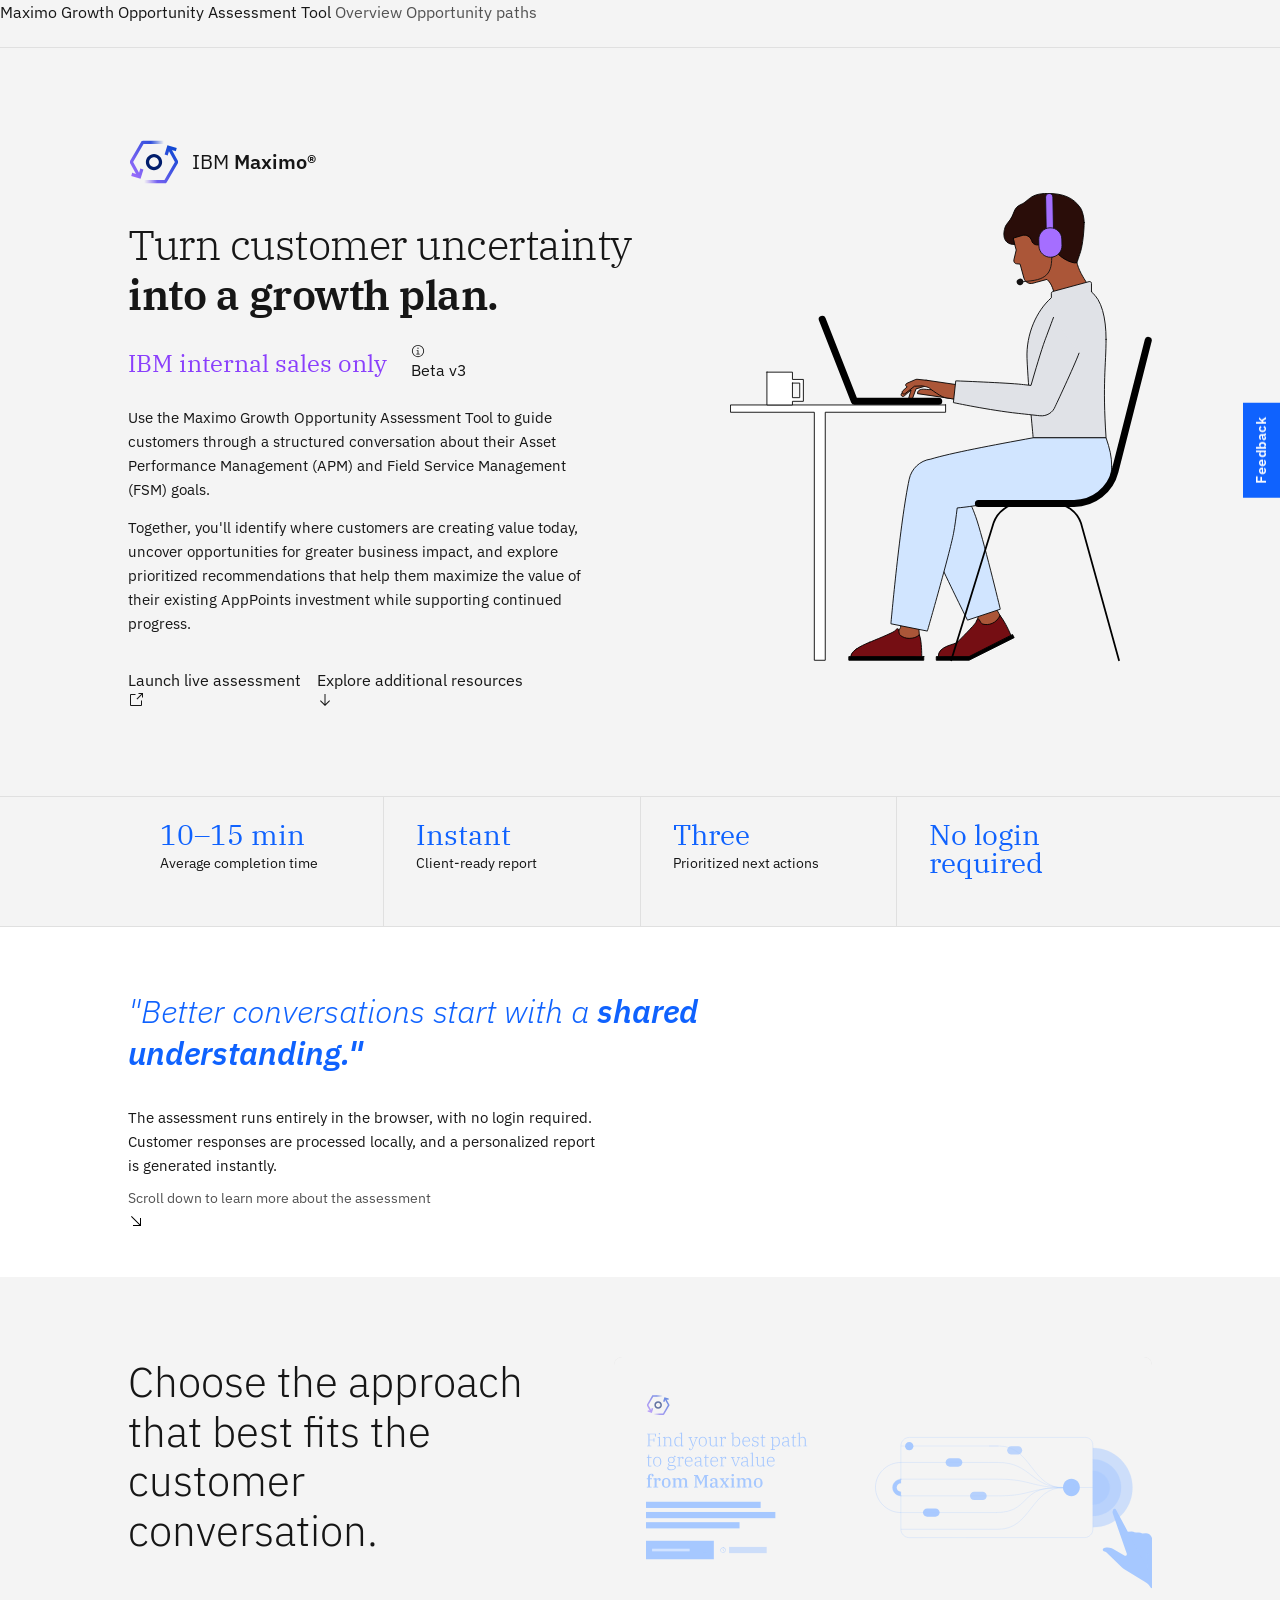
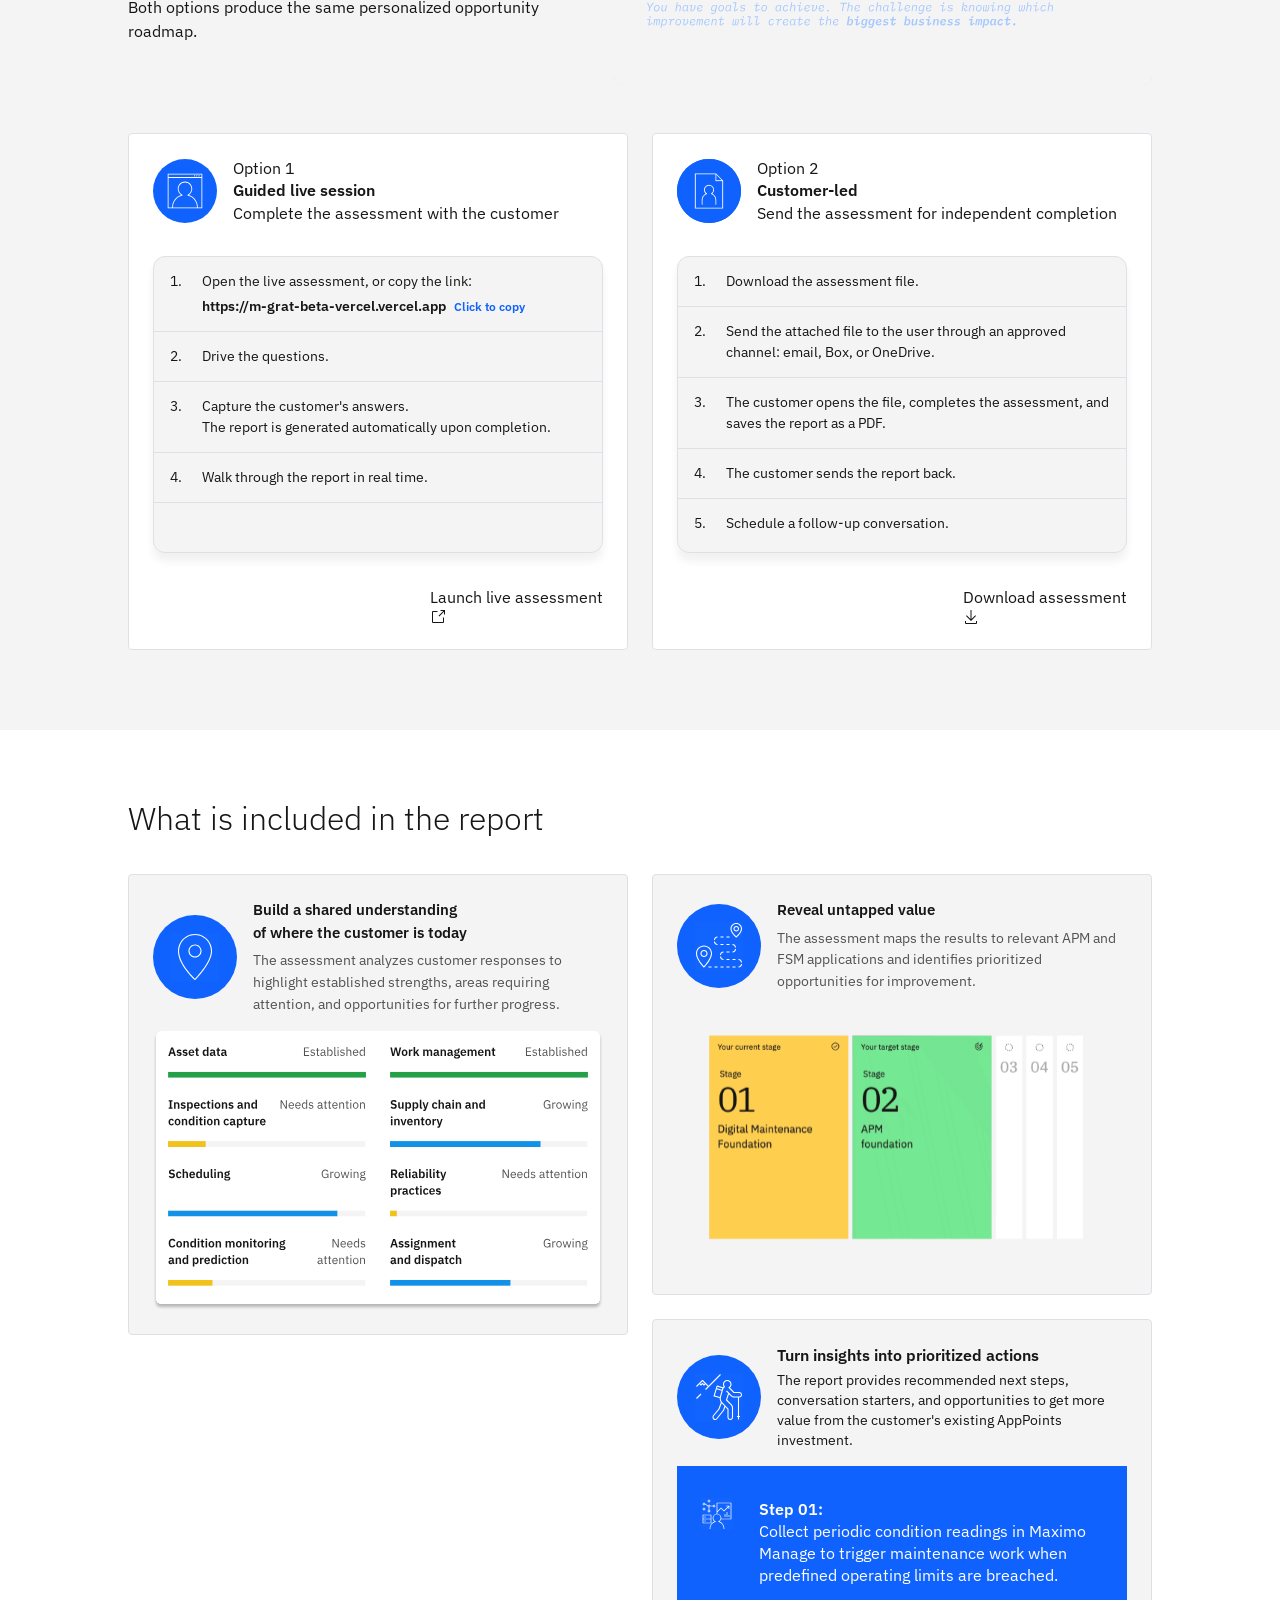
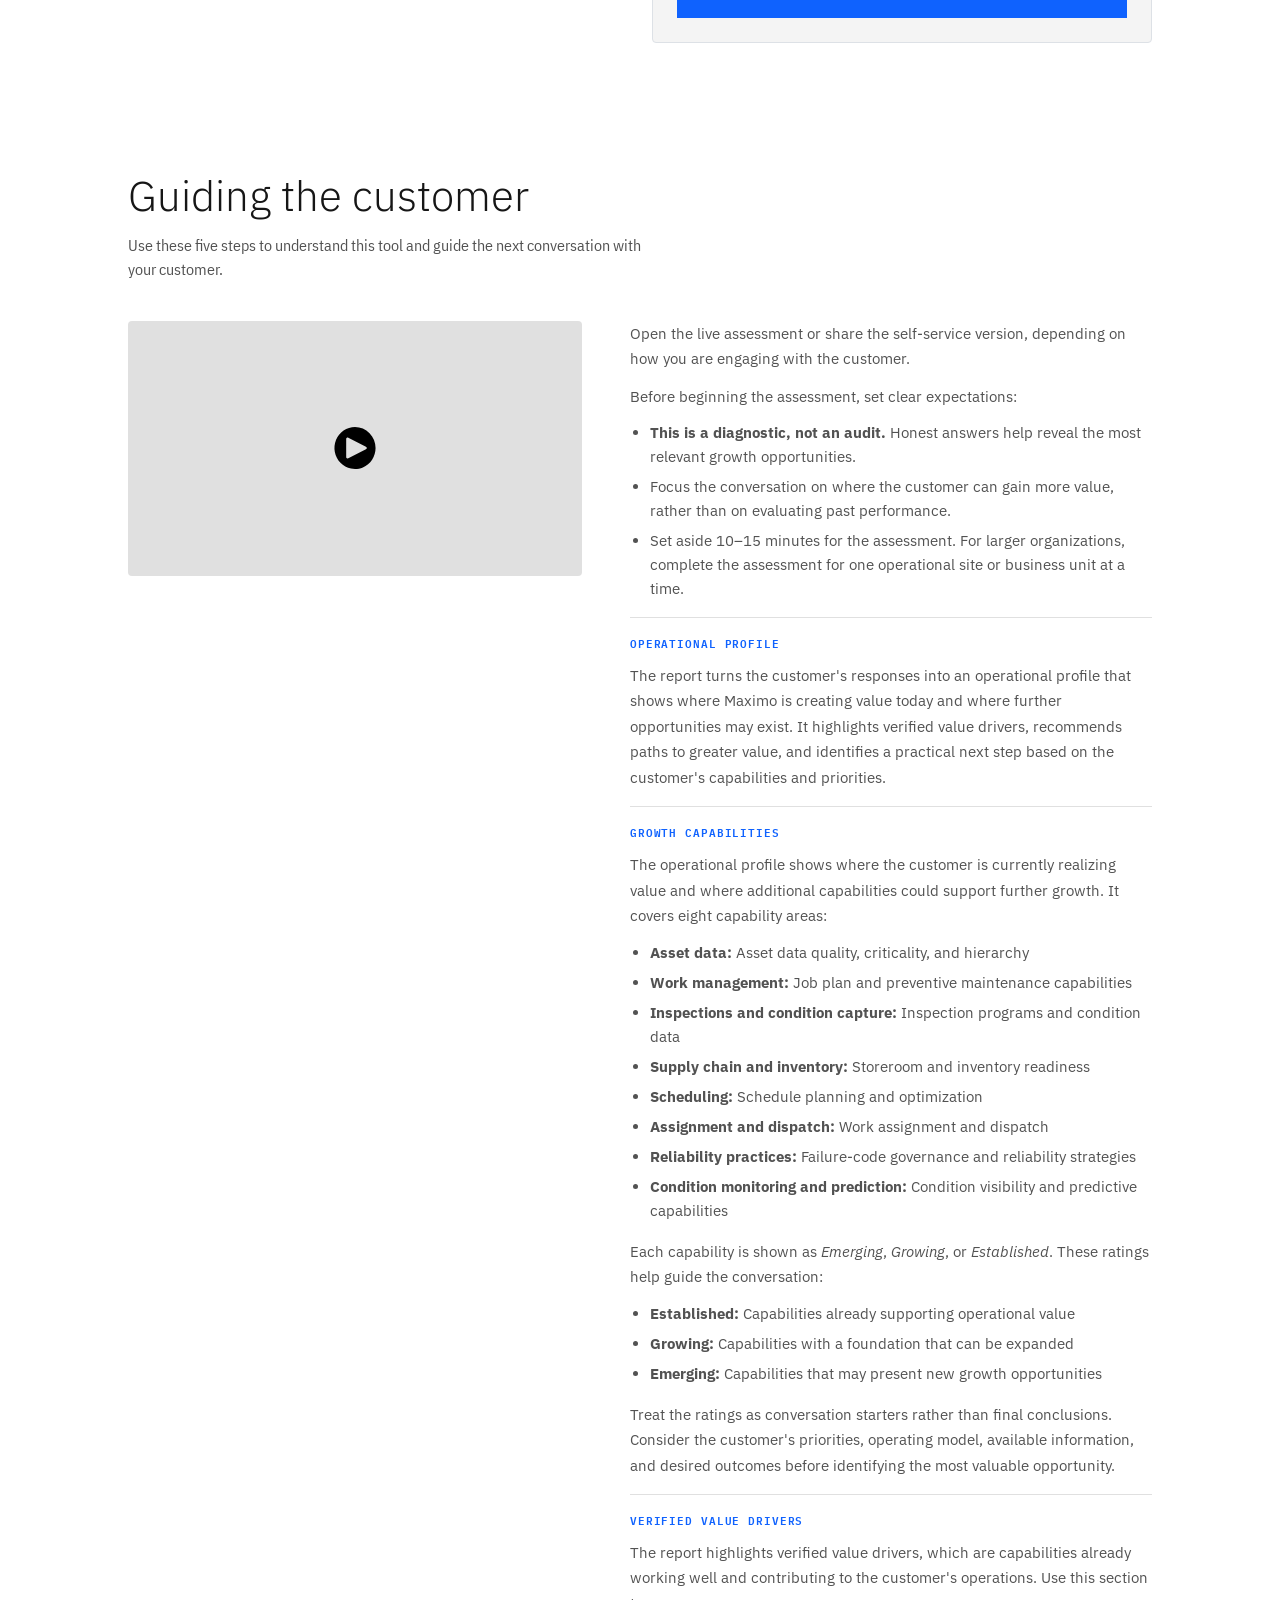
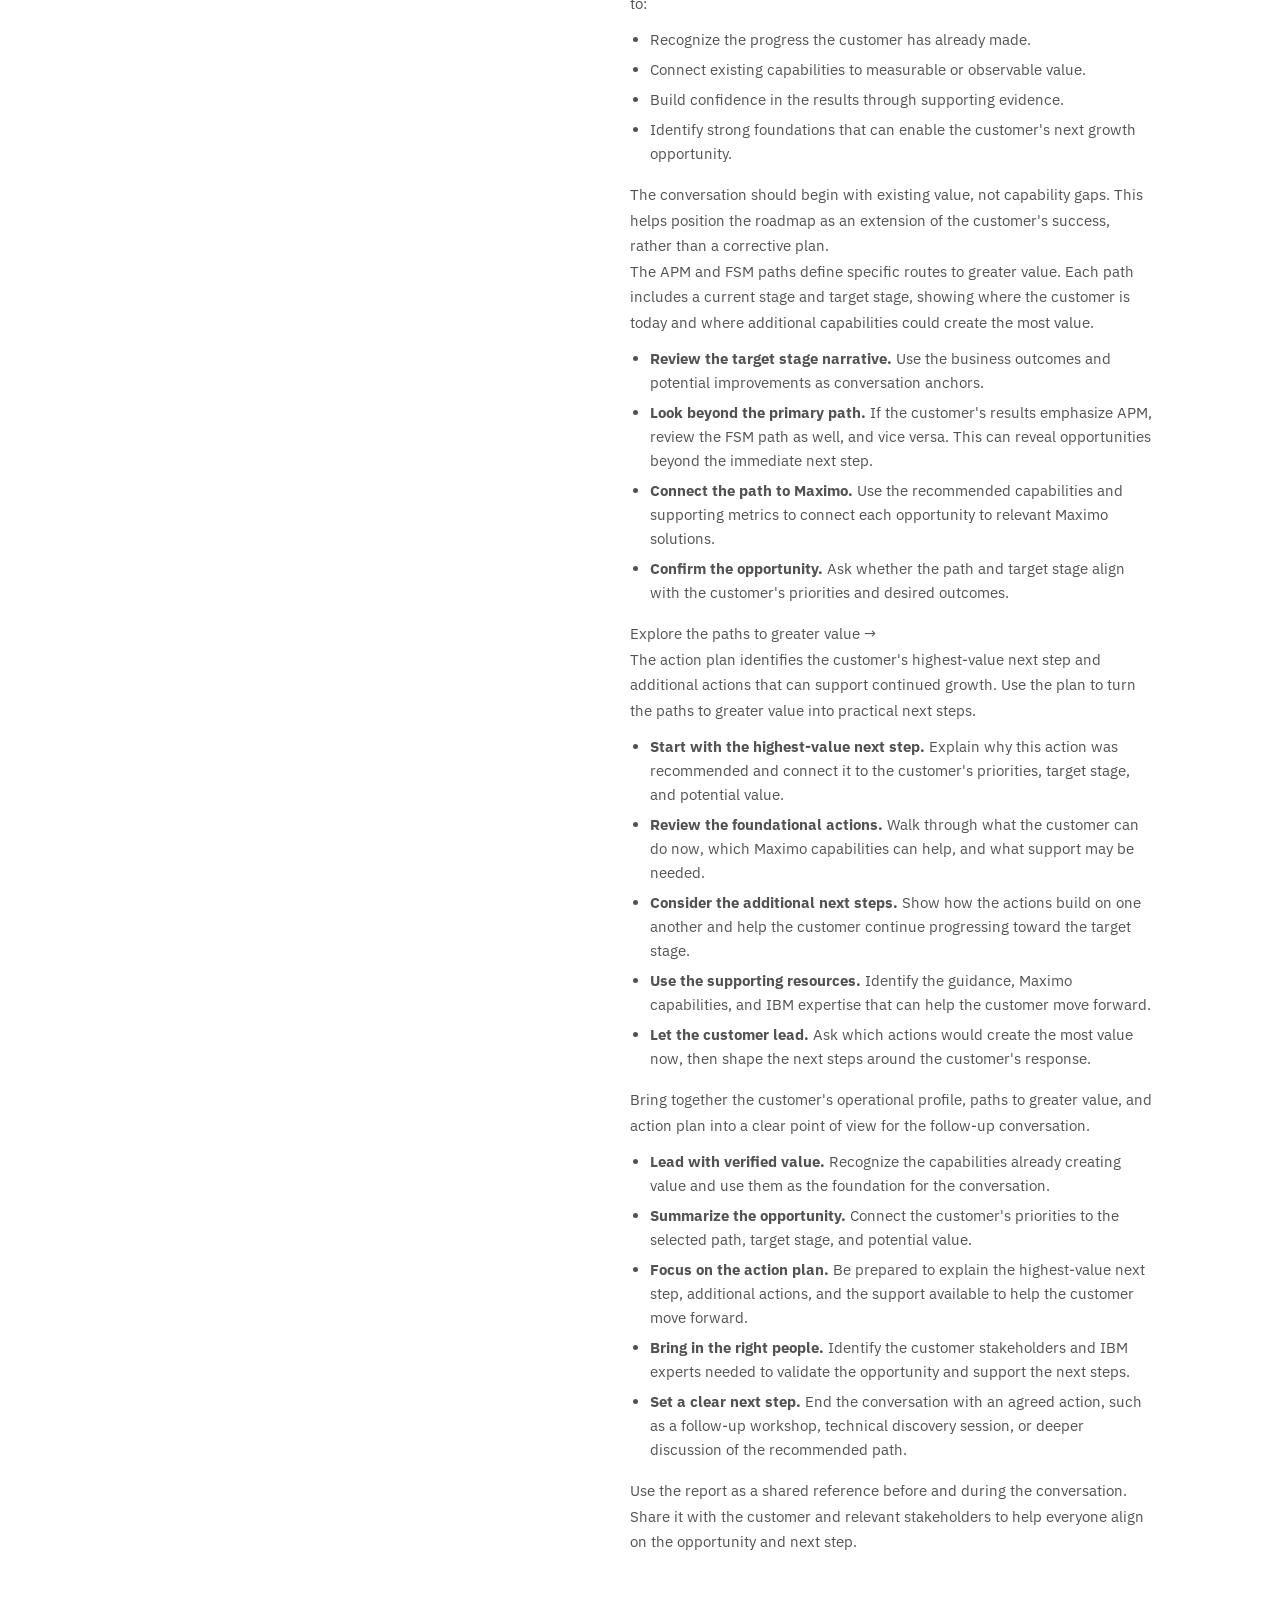
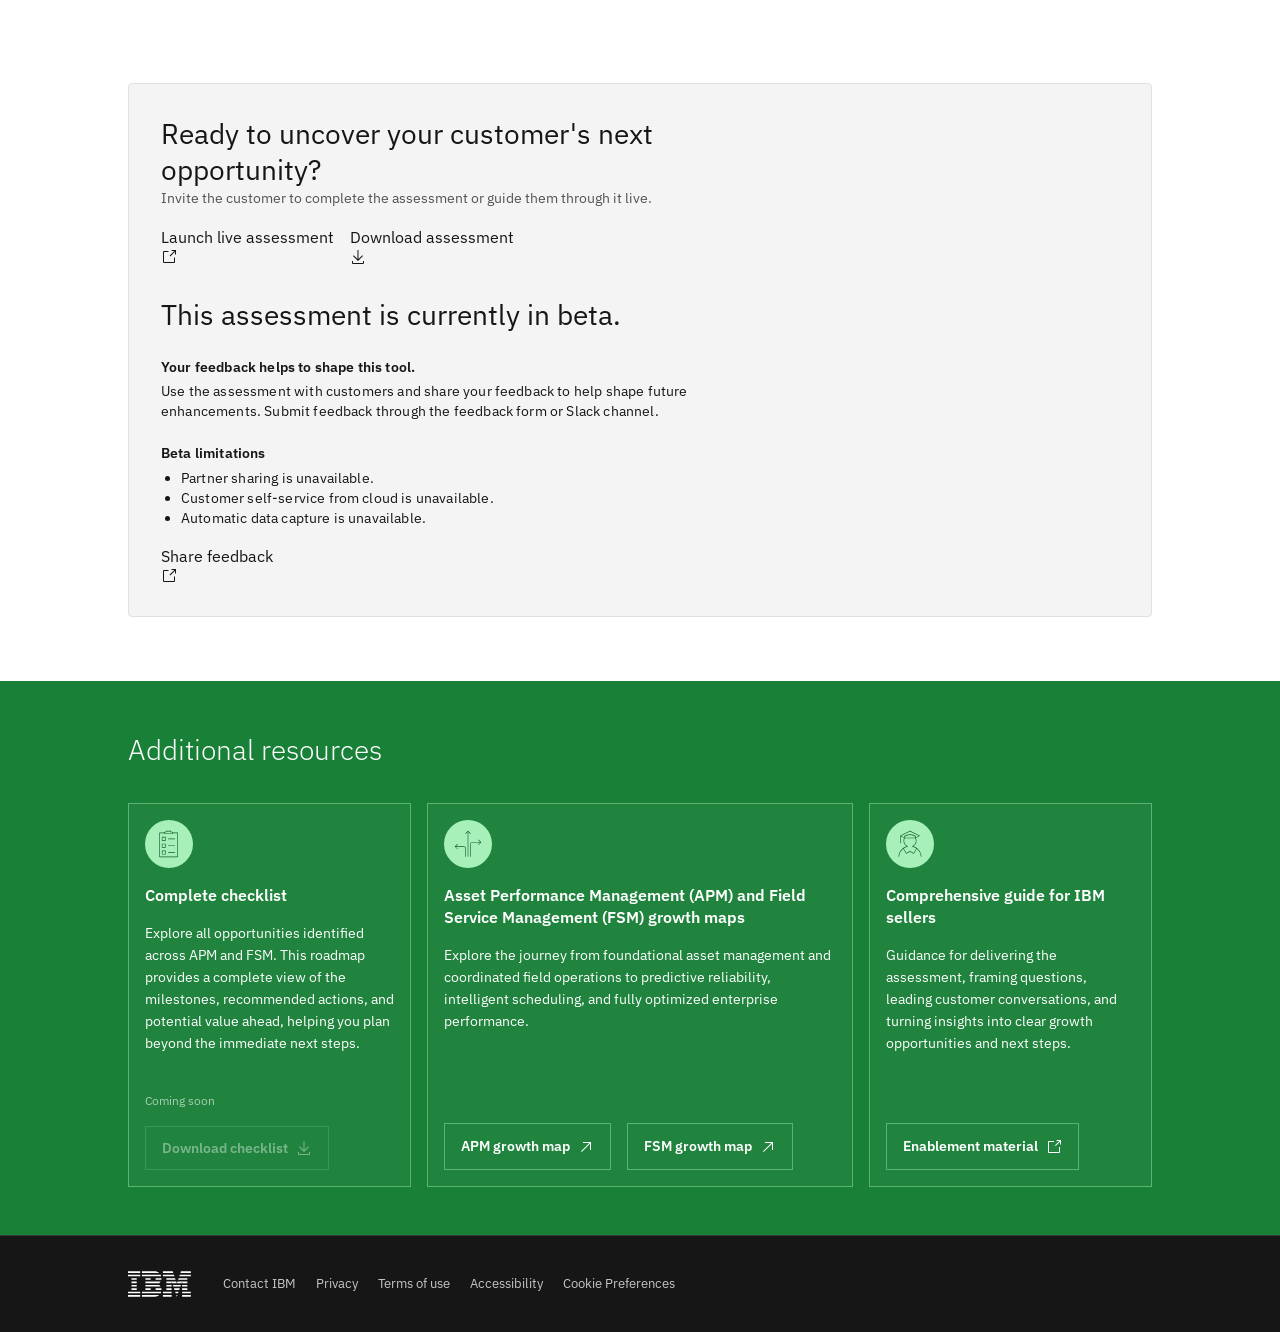
==== commit 4398ea98: "PDF for maturity maps" ====
--- a/docs/index.html
+++ b/docs/index.html
@@ -1252,18 +1252,6 @@
       margin: var(--cds-spacing-05) 0 0;
     }
 
-    /* Screen 1 Sub-header bar calling out Opportunity paths */
-    .opp-subbar {
-      background: #f4f4f4;
-      border-bottom: 1px solid var(--cds-border-subtle);
-      padding: 12px 0;
-    }
-    .opp-subbar__title {
-      font-size: 14px;
-      font-weight: 400;
-      color: var(--cds-text-primary);
-    }
-
     .opp-hero {
       background: var(--cds-layer-01);
       padding: 48px 0;
@@ -1313,12 +1301,23 @@
     }
     .opp-stage-row cds-tabs[hidden] { display: none; }
 
-    #opp-compare-toggle {
+    /* Holds the compare toggle (and, on mobile only, the Download PDF button) */
+    .opp-stage-row__actions {
+      display: flex;
+      align-items: center;
+      gap: var(--cds-spacing-05);
       margin-left: auto;
       flex-shrink: 0;
       align-self: flex-end;
       margin-bottom: 4px;
     }
+    /* Desktop: the button lives under the left rail instead */
+    .opp-download--inline { display: none; }
+    .opp-rail__download { margin-top: var(--cds-spacing-07); }
+    .opp-rail__download cds-button { max-inline-size: 100%; }
+    /* Not offered while comparing stages (the PDF is the full 5-stage track) */
+    .opp-layout--compare .opp-rail__download,
+    .opp-layout--compare .opp-download--inline { display: none; }
     /* ── Compare bar (checkboxes, replaces tabs in the stage row) ── */
     .opp-compare-bar {
       flex: 1;
@@ -1488,16 +1487,20 @@
       .opp-layout { grid-template-columns: minmax(0, 1fr); gap: var(--cds-spacing-06); }
       .opp-layout--compare { grid-template-columns: minmax(0, 1fr) !important; }
       .opp-rail { display: none; }
-      /* On mobile: compare toggle drops to its own line below the tabs — full touch target */
-      #opp-compare-toggle {
+      /* On mobile: toggle + Download PDF share their own line below the tabs — full touch target */
+      .opp-stage-row__actions {
         flex-basis: 100%;
+        flex-wrap: wrap;
+        justify-content: space-between;
         margin-left: 0;
+        margin-bottom: 0;
         padding: 12px 0;
         border-top: 1px solid var(--cds-border-subtle);
         align-self: stretch;
       }
-      /* In compare mode: hide the toggle and the compare bar — the overlay owns that UI */
-      .is-mobile-compare #opp-compare-toggle { display: none; }
+      .opp-download--inline { display: inline-block; margin-left: auto; }
+      /* In compare mode: hide the toggle row and the compare bar — the overlay owns that UI */
+      .is-mobile-compare .opp-stage-row__actions { display: none; }
       .is-mobile-compare #opp-compare-bar    { display: none; }
       /* Also hide the normal page content while the overlay is open */
       .is-mobile-compare #opp-main { visibility: hidden; pointer-events: none; }
@@ -1872,6 +1875,105 @@
     .mob-compare__cfg-done:focus-visible {
       outline: 2px solid var(--cds-border-interactive);
       outline-offset: 2px;
+    }
+
+
+    /* ════════════════════════════════════════════════════════════
+       OPPORTUNITY PATHS — DOWNLOAD PDF (one track, 5 stage columns)
+       The PDF is a 1920px-wide page so five columns stay breathable;
+       the page height is set from JS to match the content (see beginPrint).
+       ════════════════════════════════════════════════════════════ */
+
+    /* Screen: the print document is never visible (beginPrint shows it off-screen briefly to measure it) */
+    #opp-print-doc { display: none; }
+
+    /* Why: fixed 1920px canvas so five columns have room. Defined outside @media print so the
+       height can be measured before the print dialog opens. */
+    #opp-print-doc .opp-print__page {
+      width: 1920px;
+      padding: 56px 96px 56px;
+      background: #ffffff;
+    }
+    #opp-print-doc .opp-print__head { margin-bottom: 40px; }
+    #opp-print-doc .opp-print__head .hero-wordmark { margin-bottom: 32px; }
+    #opp-print-doc .opp-print__eyebrow {
+      font-size: 14px;
+      letter-spacing: 0.32px;
+      color: var(--cds-text-secondary);
+      margin-bottom: 8px;
+    }
+    #opp-print-doc .opp-print__title {
+      font-family: var(--cds-font-serif);
+      font-size: 48px;
+      font-weight: 300;
+      line-height: 1.2;
+    }
+    /* Why: one grid row per section keeps headings aligned across all five stages.
+       Five equal columns with wide gutters for easy scanning. */
+    #opp-print-doc .opp-print__row {
+      display: grid;
+      grid-template-columns: repeat(5, minmax(0, 1fr));
+      column-gap: 64px;
+      margin-bottom: 32px;
+    }
+    #opp-print-doc .opp-print__row:last-child { margin-bottom: 0; }
+    #opp-print-doc .opp-print__row--stage {
+      padding-bottom: 24px;
+      border-bottom: 2px solid var(--cds-text-primary);
+      margin-bottom: 32px;
+    }
+    #opp-print-doc .opp-print__cell { min-width: 0; }
+    #opp-print-doc .opp-print__cell .opp-section { margin-bottom: 0; }
+    #opp-print-doc .opp-stage { margin-bottom: 0; }
+    #opp-print-doc .opp-section__title { margin-bottom: 20px; }
+    /* Why: the page title on pages 2 and 3 replaces the label that would otherwise repeat in every column.
+       Outside @media print so the JS height measurement matches the printed page. */
+    #opp-print-doc .opp-print__page--2 .opp-section__title,
+    #opp-print-doc .opp-print__page--3 .opp-section__title { display: none; }
+
+    .opp-print-ms {
+      border-top: 1px solid var(--cds-border-subtle);
+      padding: var(--cds-spacing-05) 0 var(--cds-spacing-06);
+    }
+    .opp-print-ms__name {
+      font-size: 16px;
+      font-weight: 600;
+      line-height: 22px;
+      margin-bottom: var(--cds-spacing-04);
+    }
+    .opp-step__line { display: flex; gap: var(--cds-spacing-03); font-size: 14px; line-height: 20px; }
+    .opp-print-check {
+      flex: 0 0 auto;
+      width: 14px;
+      height: 14px;
+      margin-top: 3px;
+      border: 1px solid var(--cds-border-strong-01);
+    }
+
+    @media print {
+      /* Why: the PDF is its own document — hide the whole site and show only #opp-print-doc */
+      html.is-printing-opp body > *:not(#opp-print-doc) { display: none !important; }
+      html.is-printing-opp #opp-print-doc { display: block !important; }
+
+      /* Why: Carbon fills (tags, value boxes) carry meaning; browsers drop backgrounds by default */
+      html.is-printing-opp, html.is-printing-opp * {
+        -webkit-print-color-adjust: exact;
+        print-color-adjust: exact;
+        transition: none !important;
+      }
+      html.is-printing-opp, html.is-printing-opp body {
+        background: #ffffff !important;
+        padding-top: 0 !important;
+        overflow: visible !important;
+      }
+
+      /* Why: the page is exactly as wide as the canvas, no extra margin */
+      html.is-printing-opp #opp-print-doc { width: 1920px; }
+
+      /* Why: three named pages so each gets its own height from JS (no dead space at the foot of any page) */
+      html.is-printing-opp .opp-print__page--1 { page: opp1; }
+      html.is-printing-opp .opp-print__page--2 { page: opp2; break-before: page; }
+      html.is-printing-opp .opp-print__page--3 { page: opp3; break-before: page; }
     }
 
   </style>
@@ -2378,13 +2480,6 @@
 
   <!-- ═══════════════ OPPORTUNITY PATHS VIEW ════════════════ -->
   <main id="view-opportunity-paths" hidden>
-    <!-- Sub-header bar calling out Opportunity paths (Screen 1) -->
-    <div class="opp-subbar">
-      <div class="cds--grid">
-        <span class="opp-subbar__title">Opportunity paths</span>
-      </div>
-    </div>
-
     <section class="opp-hero" aria-labelledby="opp-title">
       <div class="cds--grid">
         <div class="hero-wordmark">
@@ -2413,6 +2508,12 @@
         <a href="#opp-modules">Required Maximo modules</a>
         <a href="#opp-milestones">Key milestones</a>
         <a href="#opp-steps">Getting started (minimum viable steps)</a>
+        <div class="opp-rail__download">
+          <cds-button id="opp-download-rail" kind="tertiary" size="md" aria-label="Download PDF of the selected track">
+            Download PDF
+            <svg slot="icon" xmlns="http://www.w3.org/2000/svg" width="16" height="16" viewBox="0 0 32 32" fill="currentColor" aria-hidden="true"><path d="M26 24v4H6v-4H4v4a2 2 0 002 2h20a2 2 0 002-2v-4zm0-10l-1.41-1.41L17 20.17V2h-2v18.17l-7.59-7.58L6 14l10 10 10-10z"/></svg>
+          </cds-button>
+        </div>
       </nav>
       <div class="opp-main" id="opp-main">
         <div class="opp-stage-row">
@@ -2420,15 +2521,25 @@
           <div id="opp-compare-bar" class="opp-compare-bar" hidden>
             <div id="opp-compare-checkboxes"></div>
           </div>
-          <cds-toggle id="opp-compare-toggle"
-            label-text="Compare stages"
-            size="sm">
-          </cds-toggle>
+          <div class="opp-stage-row__actions">
+            <cds-toggle id="opp-compare-toggle"
+              label-text="Compare stages"
+              size="sm">
+            </cds-toggle>
+            <cds-button id="opp-download-inline" class="opp-download--inline" kind="tertiary" size="md" aria-label="Download PDF of the selected track">
+              Download PDF
+              <svg slot="icon" xmlns="http://www.w3.org/2000/svg" width="16" height="16" viewBox="0 0 32 32" fill="currentColor" aria-hidden="true"><path d="M26 24v4H6v-4H4v4a2 2 0 002 2h20a2 2 0 002-2v-4zm0-10l-1.41-1.41L17 20.17V2h-2v18.17l-7.59-7.58L6 14l10 10 10-10z"/></svg>
+            </cds-button>
+          </div>
         </div>
         <div id="opp-content" class="opp-content"></div>
       </div>
     </div>
   </main>
+  <!-- Print-only PDF document. Filled from the Opportunity paths data when "Download PDF" is used. -->
+  <div id="opp-print-doc" aria-hidden="true"></div>
+
+
 
   <!-- Opportunity paths content. Generated from Logic/Milestone_Register*.xlsx — run: python3 scripts/build_opportunity_paths.py -->
   <!-- OPP-DATA:START -->
@@ -4265,7 +4376,8 @@
         '<path d="M6 8C7.933 8 9.5 6.433 9.5 4.5C9.5 2.567 7.933 1 6 1C4.067 1 2.5 2.567 2.5 4.5C2.5 6.433 4.067 8 6 8ZM6 2C7.38075 2 8.5 3.11925 8.5 4.5C8.5 5.88075 7.38075 7 6 7C4.61925 7 3.5 5.88075 3.5 4.5C3.5016 3.11995 4.61995 2.0016 6 2Z" fill="currentColor"/>' +
         '</svg>';
 
-      function renderTile(milestone) {
+      /* Shared by the screen accordion and the expanded PDF milestone. */
+      function tileBody(milestone) {
         var tileContent = '';
         if (milestone.pillar) { tileContent += '<span class="opp-tag opp-tag--blue">' + esc(milestone.pillar) + '</span>'; }
         if (milestone.description) { tileContent += '<p class="opp-tile__description">' + esc(milestone.description) + '</p>'; }
@@ -4279,22 +4391,37 @@
         if (milestone.personas) {
           tileContent += '<p class="opp-label">Personas</p><div class="opp-tags">' + personaTags(milestone.personas) + '</div>';
         }
-        return '<cds-accordion-item title="' + esc(milestone.name) + '">' + tileContent + '</cds-accordion-item>';
-      }
-
-      function renderMilestones(stage) {
+        return tileContent;
+      }
+
+      function renderTile(milestone) {
+        return '<cds-accordion-item title="' + esc(milestone.name) + '">' + tileBody(milestone) + '</cds-accordion-item>';
+      }
+
+      /* forPrint: every milestone is open, since paper cannot expand an accordion. */
+      function renderMilestones(stage, forPrint) {
         if (!stage.milestones.length) { return ''; }
+        if (forPrint) {
+          return section('opp-milestones', 'Key milestones', stage.milestones.map(function (milestone) {
+            return '<article class="opp-print-ms"><h4 class="opp-print-ms__name">' + esc(milestone.name) + '</h4>' +
+              tileBody(milestone) + '</article>';
+          }).join(''));
+        }
         return section('opp-milestones', 'Key milestones',
           '<cds-accordion class="opp-accordion">' + stage.milestones.map(renderTile).join('') + '</cds-accordion>');
       }
 
-      function renderSteps(stage) {
+      /* forPrint: a drawn check square replaces the interactive checkbox. */
+      function renderSteps(stage, forPrint) {
         var groups = stage.milestones.filter(function (m) { return m.actions.length; });
         if (!groups.length) { return ''; }
         var body = groups.map(function (milestone) {
           return '<div class="opp-steps__group"><h4 class="opp-steps__milestone">' + esc(milestone.name) + '</h4>' +
             milestone.actions.map(function (action) {
-              return '<div class="opp-step"><cds-checkbox label-text="' + esc(action.text) + '"></cds-checkbox>' +
+              var control = forPrint
+                ? '<p class="opp-step__line"><span class="opp-print-check" aria-hidden="true"></span><span>' + esc(action.text) + '</span></p>'
+                : '<cds-checkbox label-text="' + esc(action.text) + '"></cds-checkbox>';
+              return '<div class="opp-step">' + control +
                 (action.roles ? '<p class="opp-step__roles">Active roles: ' + esc(action.roles) + '</p>' : '') + '</div>';
             }).join('') + '</div>';
         }).join('');
@@ -4581,6 +4708,112 @@
       }
       window.addEventListener('resize', updateToggleSize, { passive: true });
       updateToggleSize();
+
+      /* ── Download PDF ────────────────────────────────────────
+         Prints the selected track (all 5 stages, side by side, every milestone open)
+         from the same DATA the screen uses. beforeprint/afterprint also cover Cmd+P. */
+
+      var root = document.documentElement;
+      var printDoc = document.getElementById('opp-print-doc');
+      var PRINT_WIDTH = 1920;
+      var PRINT_MAX_HEIGHT = 19000; /* Chrome's PDF page limit is 200in (19200px) */
+      var TRACK_LABELS = { fsm: 'Field Service Management (FSM)', apm: 'Asset Performance Management (APM)' };
+      var printPageStyle = document.createElement('style');
+      var savedTitle = null;
+      document.head.appendChild(printPageStyle);
+
+      /* The screen DOM already holds these ids; the print copy must not duplicate them. */
+      function stripIds(html) {
+        return html.replace(/ (?:id|aria-labelledby)="opp-[a-z]+(?:-title)?"/g, '');
+      }
+
+      function printRow(cells, modifier) {
+        return '<div class="opp-print__row' + (modifier ? ' opp-print__row--' + modifier : '') + '">' +
+          cells.map(function (cell) { return '<div class="opp-print__cell">' + cell + '</div>'; }).join('') + '</div>';
+      }
+
+      /* Stage number + name for each column; repeated on page 2 so it reads on its own. */
+      function printStageRow(stages) {
+        return printRow(stages.map(function (s) {
+          return '<h2 class="opp-stage"><span class="opp-stage__number">' + esc(s.stage) + '</span>' +
+            '<span class="opp-stage__name">' + esc(s.stageName) + '</span></h2>';
+        }), 'stage');
+      }
+
+      /* One grid row per section so headings line up across all 5 stages. */
+      function printSectionRows(stages, sectionFns) {
+        return sectionFns.map(function (fn) {
+          var cells = stages.map(fn);
+          if (cells.every(function (c) { return c === ''; })) { return ''; }
+          return printRow(cells.map(stripIds));
+        }).join('');
+      }
+
+      var PRINT_PAGE_COUNT = 3;
+
+      /* Pages 2 and 3 get their own title and a repeated stage row so each reads on its own. */
+      function printPage(number, headHTML, stages, sectionFns) {
+        return '<div class="opp-print__page opp-print__page--' + number + '">' +
+          '<header class="opp-print__head">' + headHTML + '</header>' +
+          printStageRow(stages) + printSectionRows(stages, sectionFns) + '</div>';
+      }
+
+      function printSubHead(track, title) {
+        return '<p class="opp-print__eyebrow">' + esc(TRACK_LABELS[track]) + '</p>' +
+          '<h1 class="opp-print__title">' + esc(title) + '</h1>';
+      }
+
+      /* Page 1: overview. Page 2: Key milestones. Page 3: Getting started. */
+      function renderPrintDoc(track) {
+        var stages = DATA[track];
+        var cover = '<div class="hero-wordmark"><img src="assets/IBM Maximo Application Suite.svg" alt="" width="52" height="52" />' +
+          '<span class="hero-wordmark-text">IBM <strong>Maximo®</strong></span></div>' +
+          '<p class="opp-print__eyebrow">Opportunity paths</p>' +
+          '<h1 class="opp-print__title">' + esc(TRACK_LABELS[track]) + '</h1>';
+        return printPage(1, cover, stages, [renderWhere, renderValue, renderPilot, renderModules]) +
+          printPage(2, printSubHead(track, 'Key milestones'), stages,
+            [function (s) { return renderMilestones(s, true); }]) +
+          printPage(3, printSubHead(track, 'Getting started (minimum viable steps)'), stages,
+            [function (s) { return renderSteps(s, true); }]);
+      }
+
+      function beginPrint() {
+        if (paths.hidden || root.classList.contains('is-printing-opp')) { return; }
+        savedTitle = document.title;
+        document.title = 'Maximo Opportunity Paths - ' + state.track.toUpperCase();
+        printDoc.innerHTML = renderPrintDoc(state.track);
+        root.classList.add('is-printing-opp');
+        /* Each page is sized to its own content so none has dead space at the foot.
+           The doc is display:none on screen, so show it off-screen just long enough to measure. */
+        printDoc.style.cssText = 'display:block;position:absolute;left:-99999px;top:0;width:' + PRINT_WIDTH + 'px;';
+        var sizes = [];
+        for (var n = 1; n <= PRINT_PAGE_COUNT; n++) {
+          var pageEl = printDoc.querySelector('.opp-print__page--' + n);
+          var pageHeight = Math.min(Math.ceil(pageEl.getBoundingClientRect().height) + 1, PRINT_MAX_HEIGHT);
+          /* Pin the box to the page height: if the printed layout runs a few px taller than this
+             measurement, the overflow is absorbed by the bottom padding instead of pushing a whole
+             row onto an extra page (which left the page title alone on its own page). */
+          pageEl.style.height = pageHeight + 'px';
+          pageEl.style.overflow = 'hidden';
+          sizes.push('@page opp' + n + ' { size: ' + PRINT_WIDTH + 'px ' + pageHeight + 'px; margin: 0; }');
+        }
+        printDoc.style.cssText = '';
+        printPageStyle.textContent = sizes.join('\n');
+      }
+
+      function endPrint() {
+        if (!root.classList.contains('is-printing-opp')) { return; }
+        root.classList.remove('is-printing-opp');
+        printPageStyle.textContent = '';
+        printDoc.innerHTML = '';
+        if (savedTitle !== null) { document.title = savedTitle; savedTitle = null; }
+      }
+
+      window.addEventListener('beforeprint', beginPrint);
+      window.addEventListener('afterprint', endPrint);
+      ['opp-download-rail', 'opp-download-inline'].forEach(function (id) {
+        document.getElementById(id).addEventListener('click', function () { window.print(); });
+      });
 
       renderStageTabs();
       renderStage();
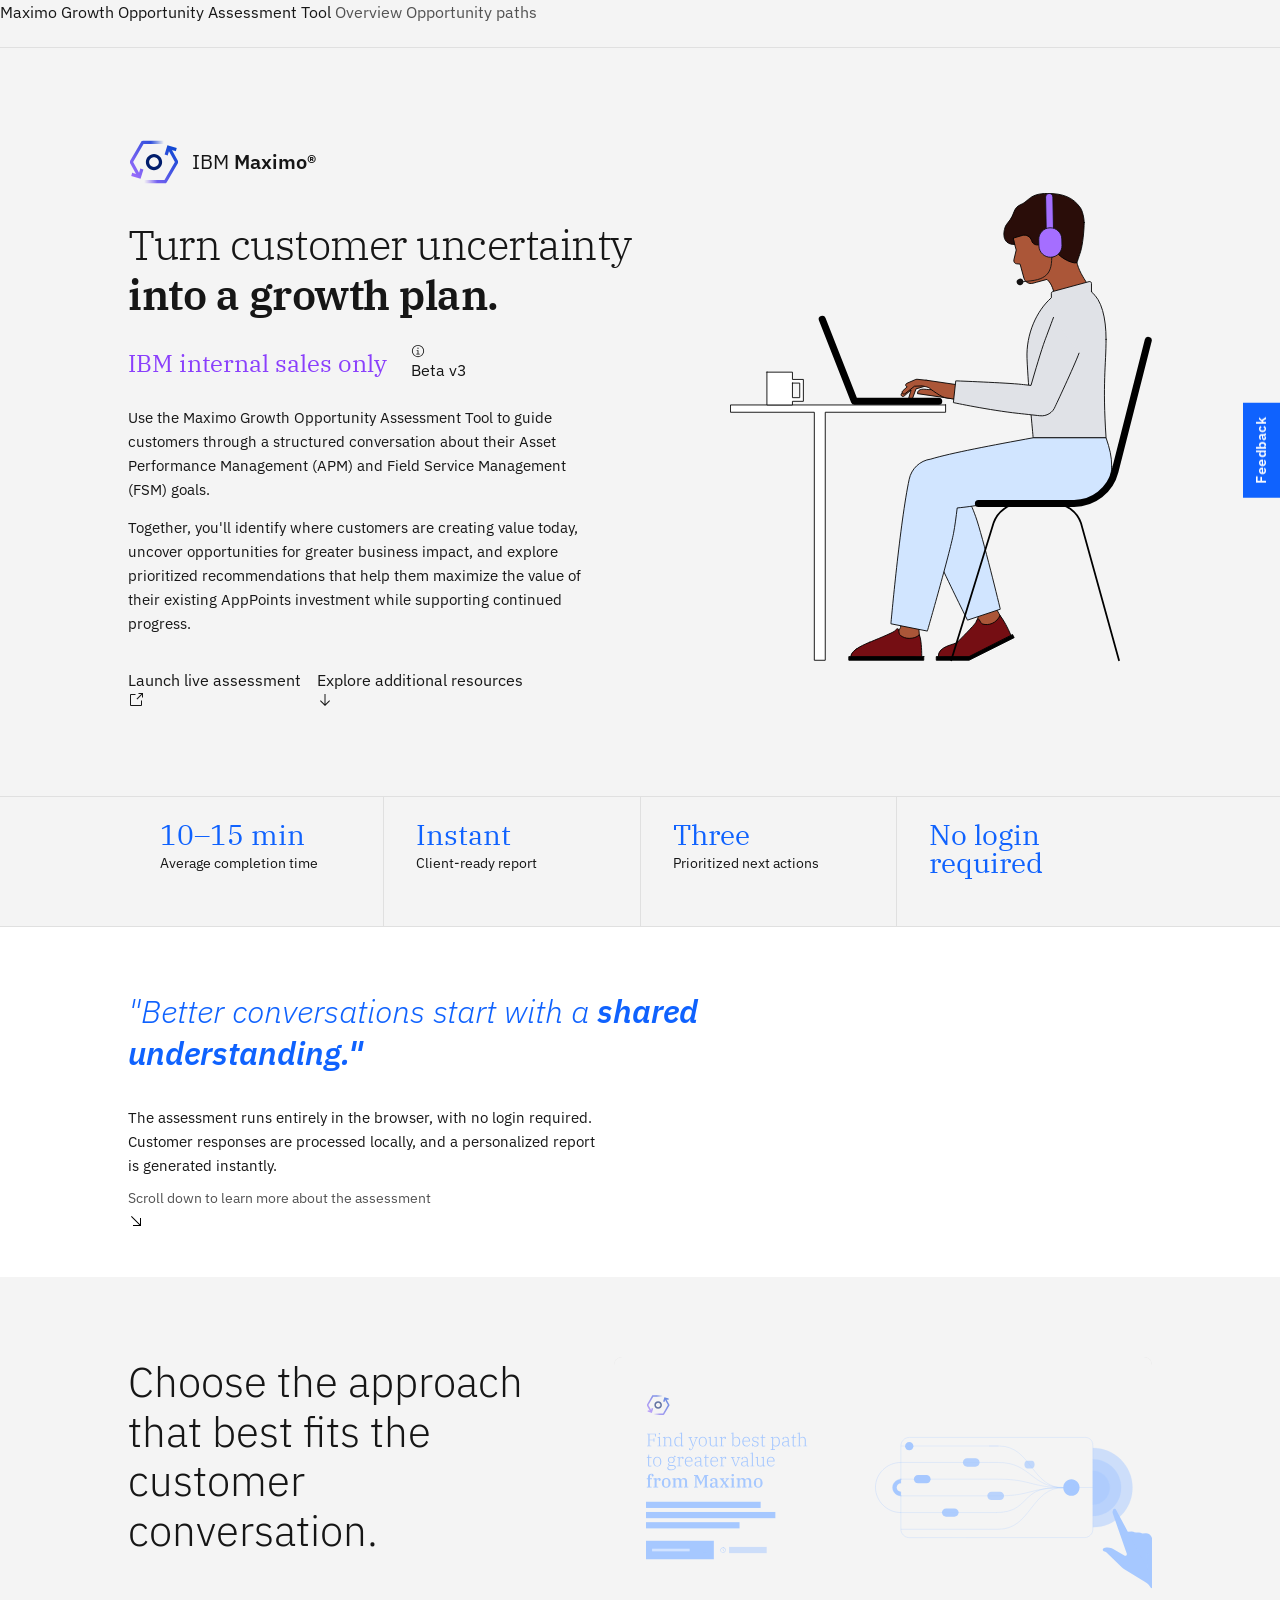
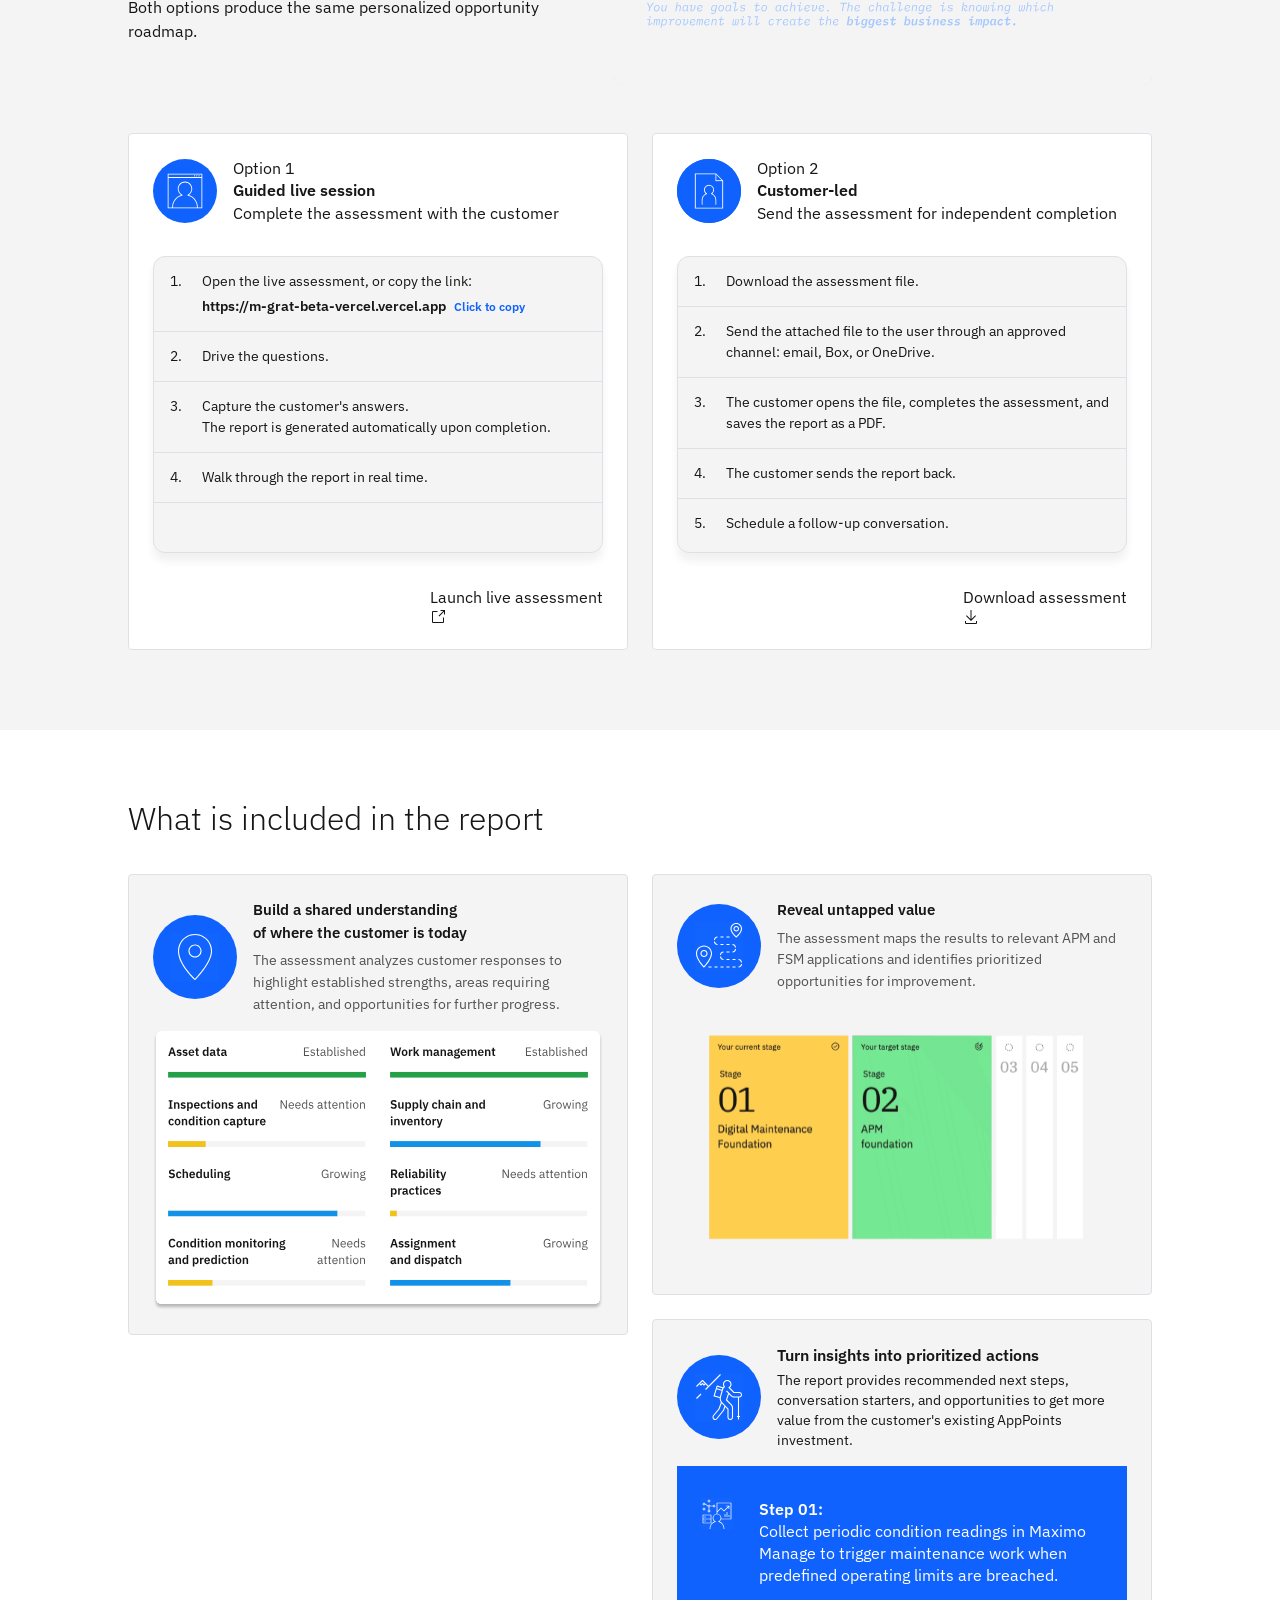
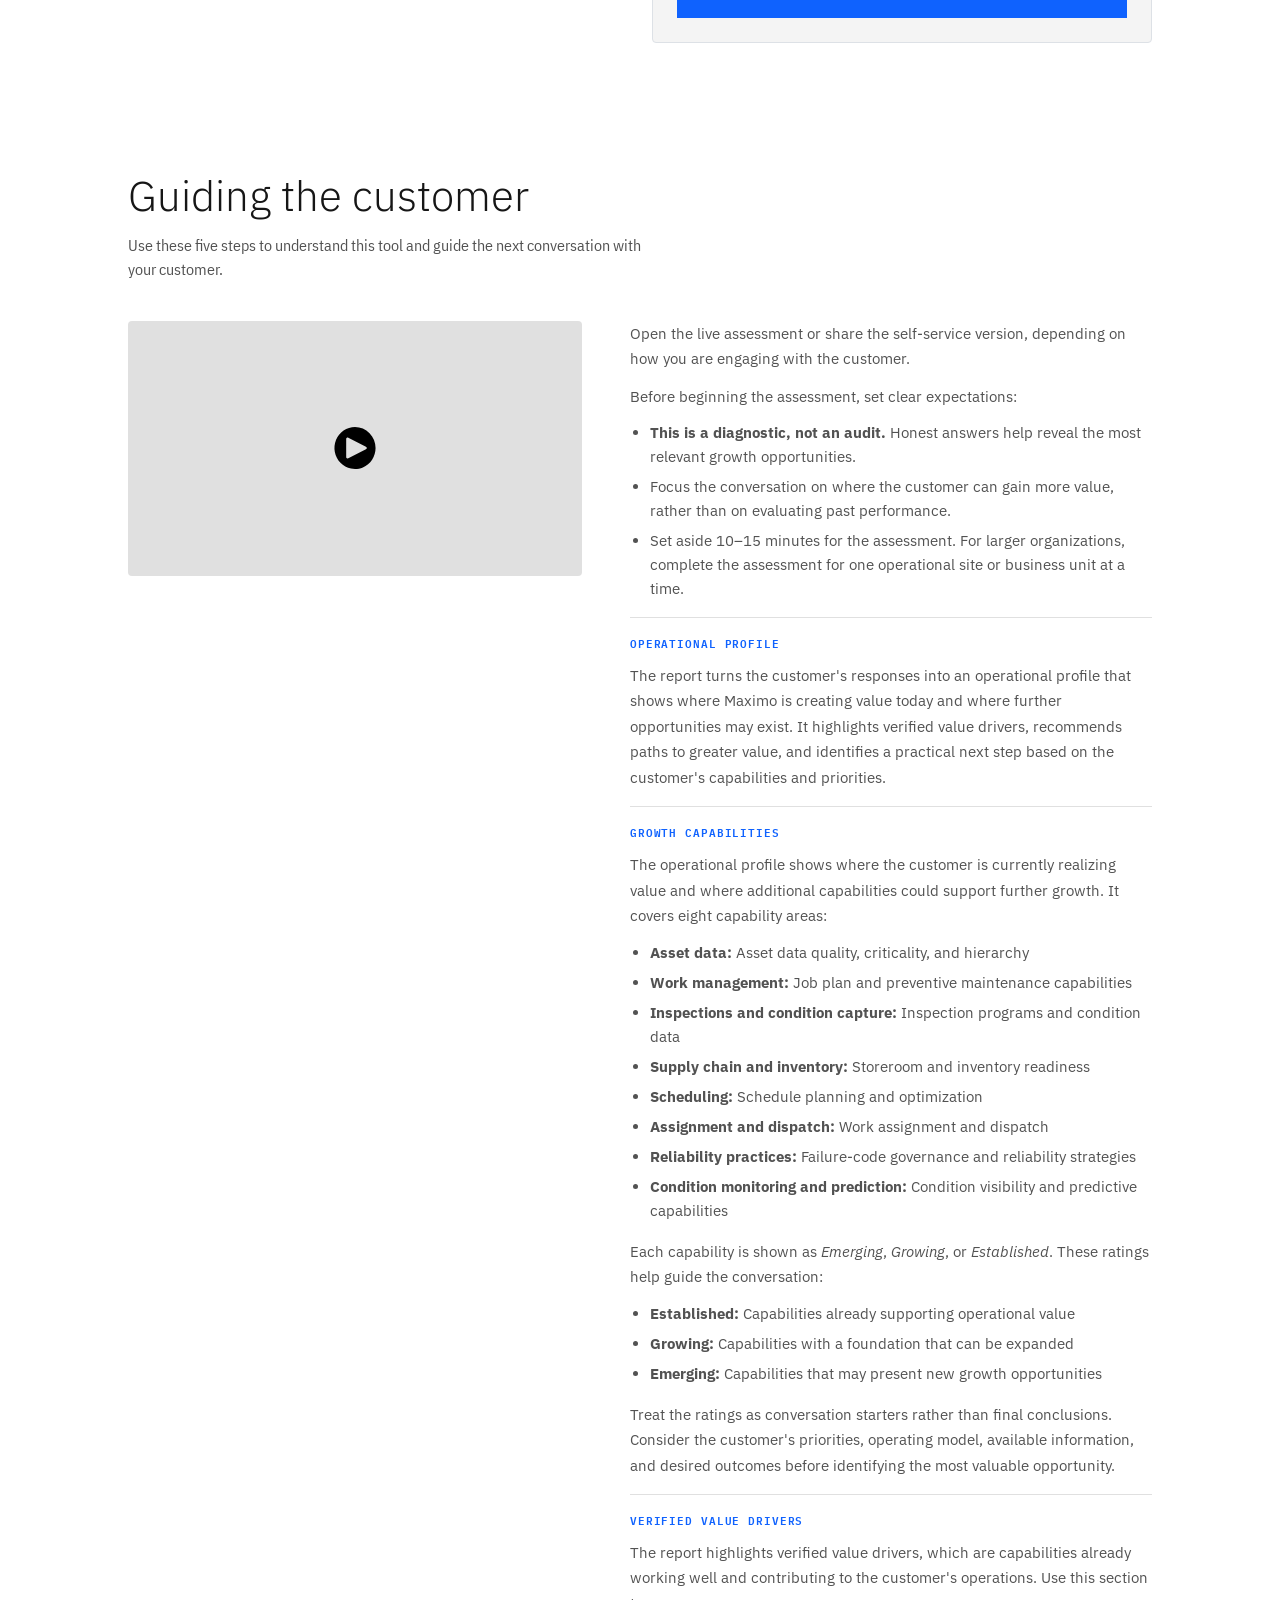
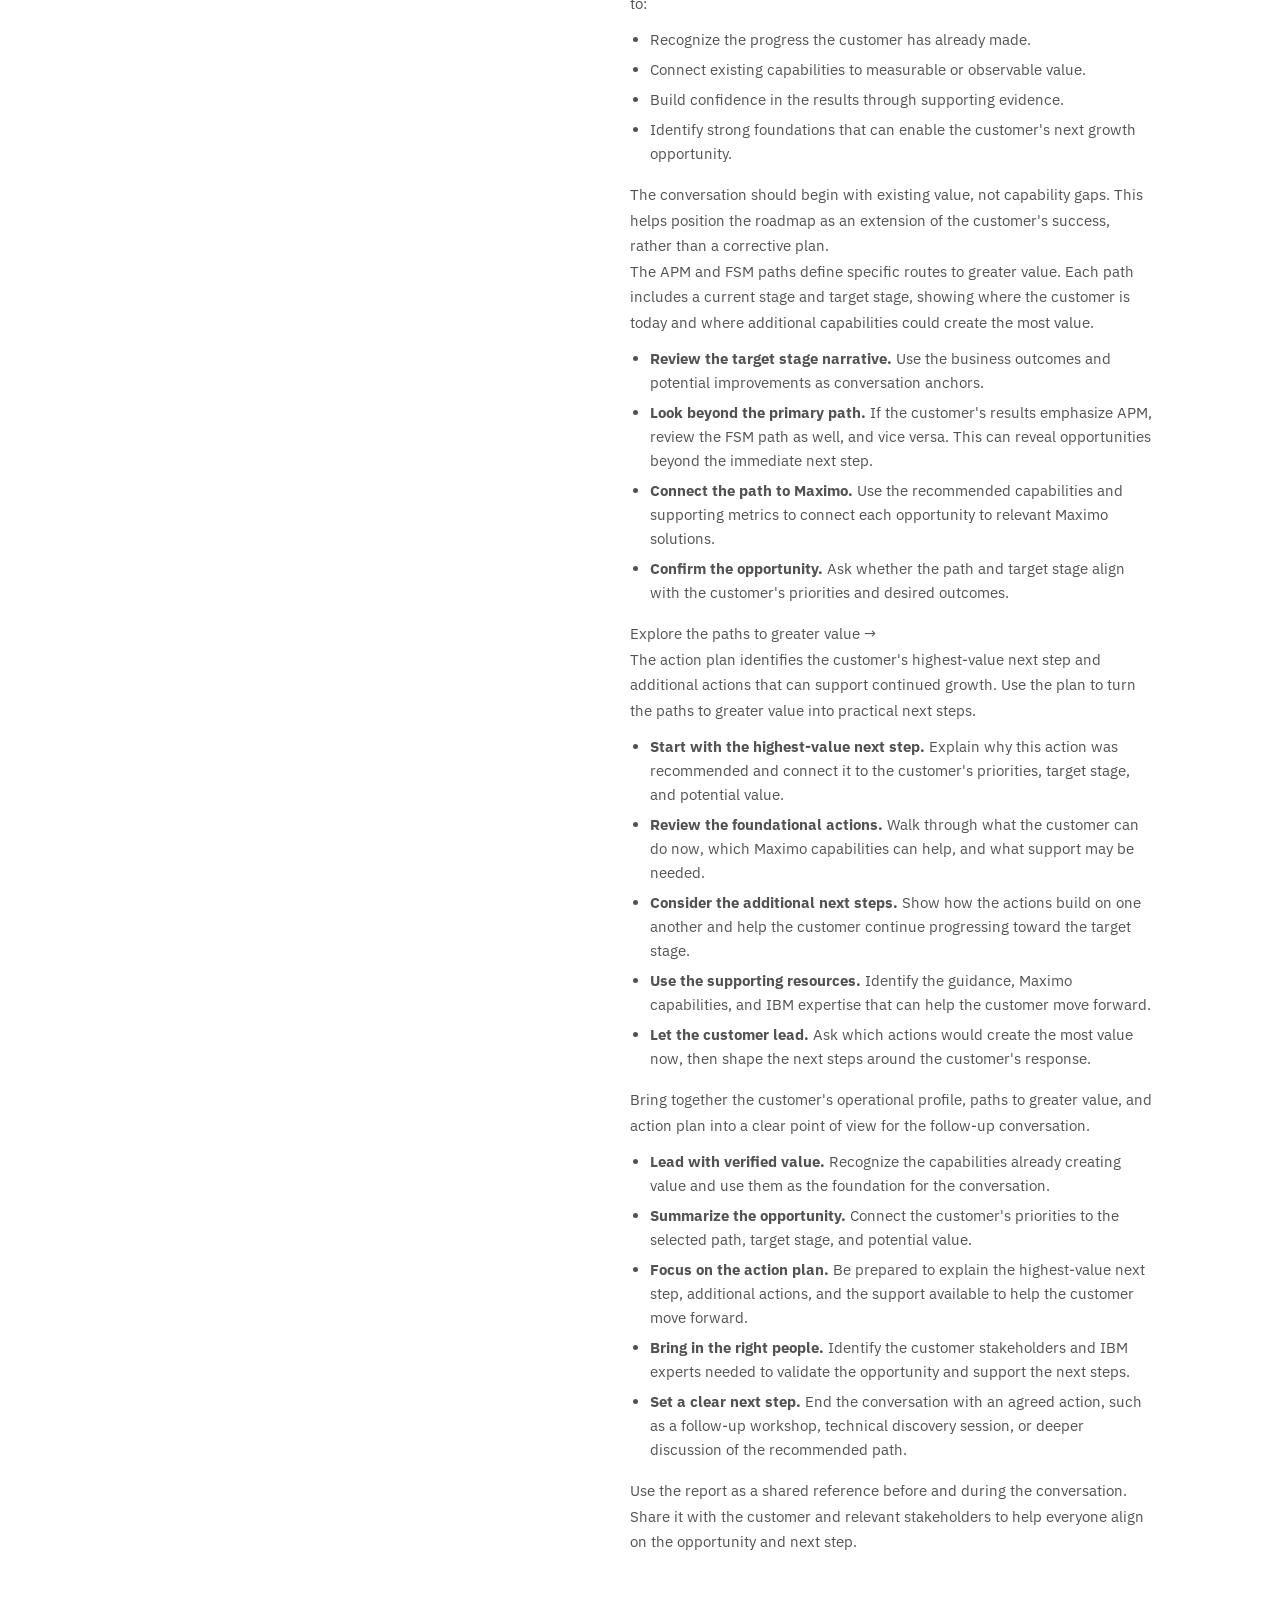
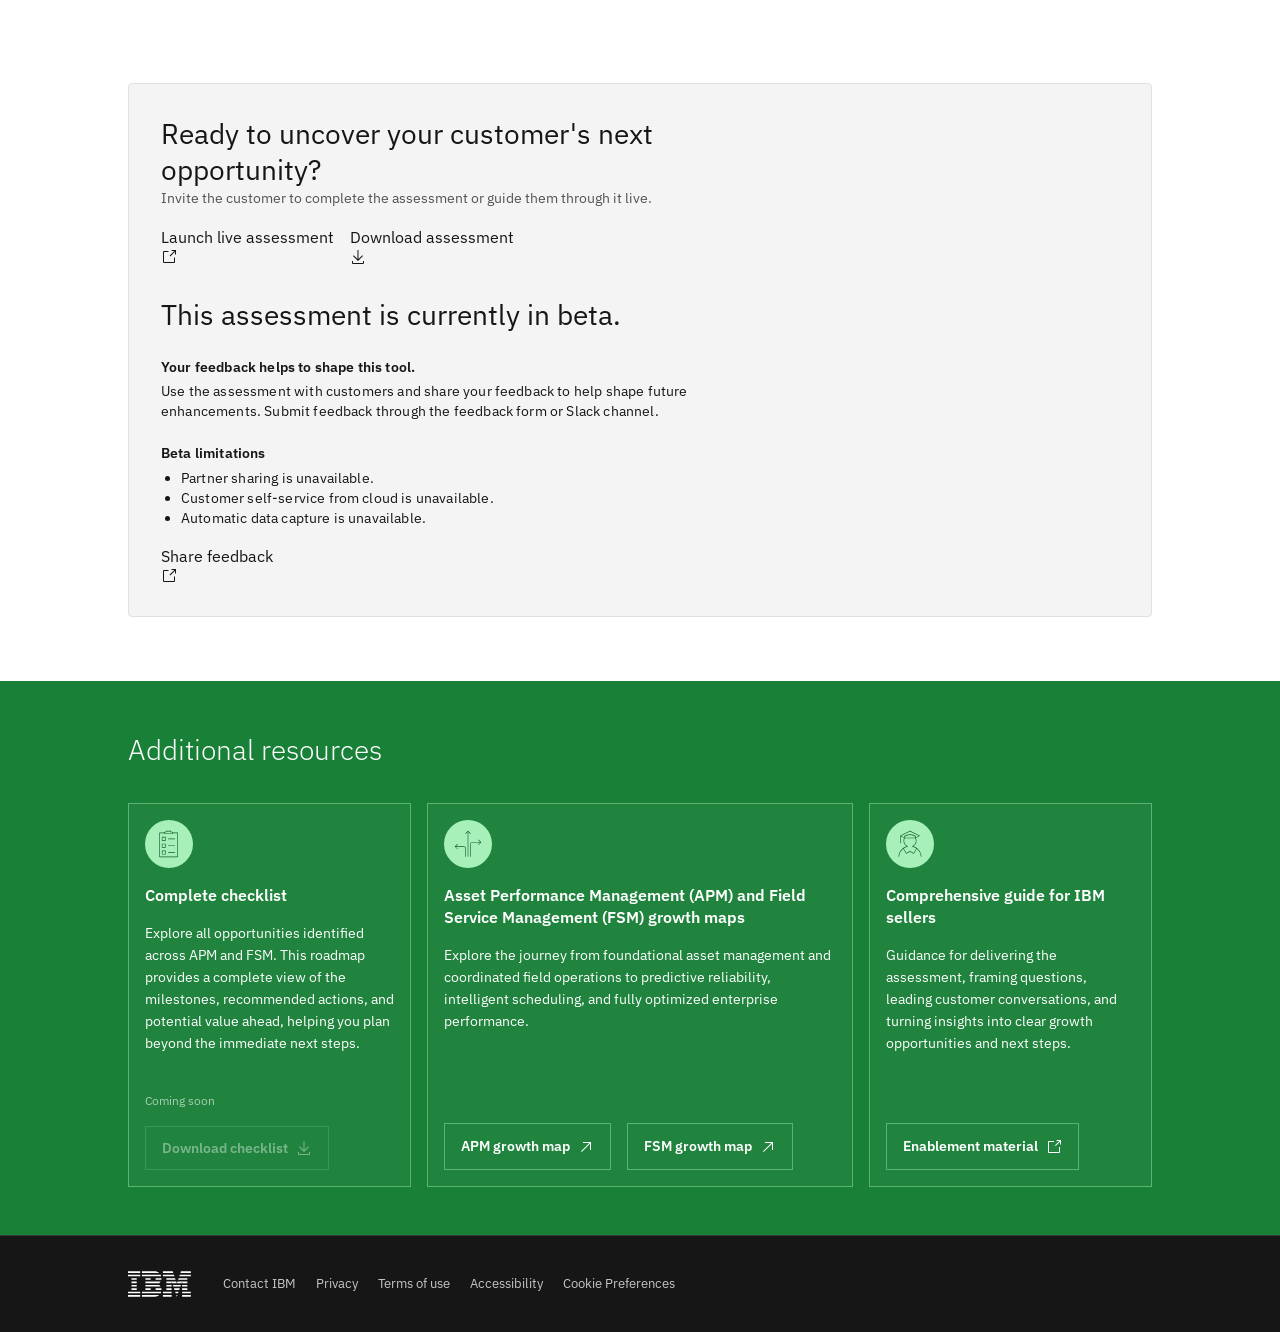
==== commit d88ef596: "fix(favicon): add Maximo icon to docs/ folder (GitHub Pages source)" ====
--- a/docs/index.html
+++ b/docs/index.html
@@ -3,6 +3,8 @@
 <head>
   <meta charset="UTF-8" />
   <meta name="viewport" content="width=device-width, initial-scale=1.0" />
+  <link rel="icon" type="image/svg+xml" href="[data-uri]" />
+
   <title>M-GOAT · MAS Growth Opportunity Assessment Tool</title>
 
   <!-- IBM Plex Fonts -->
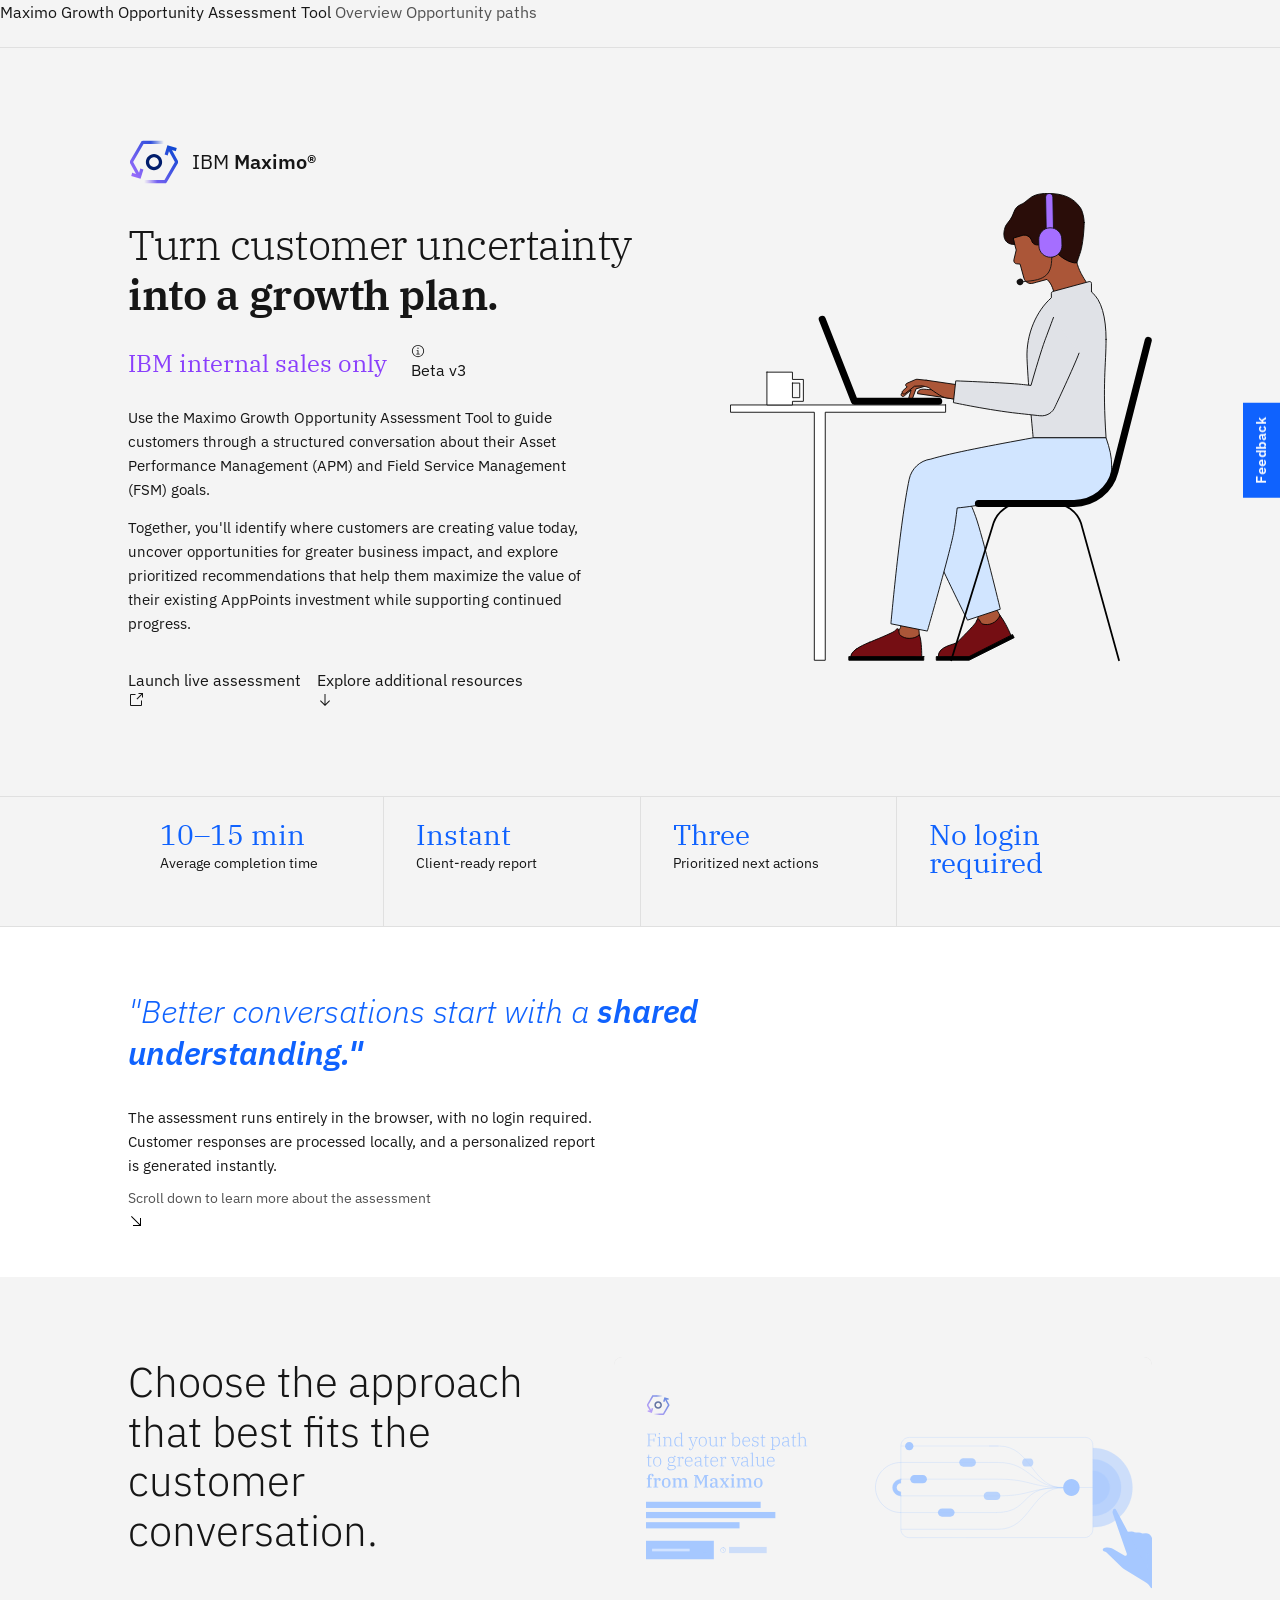
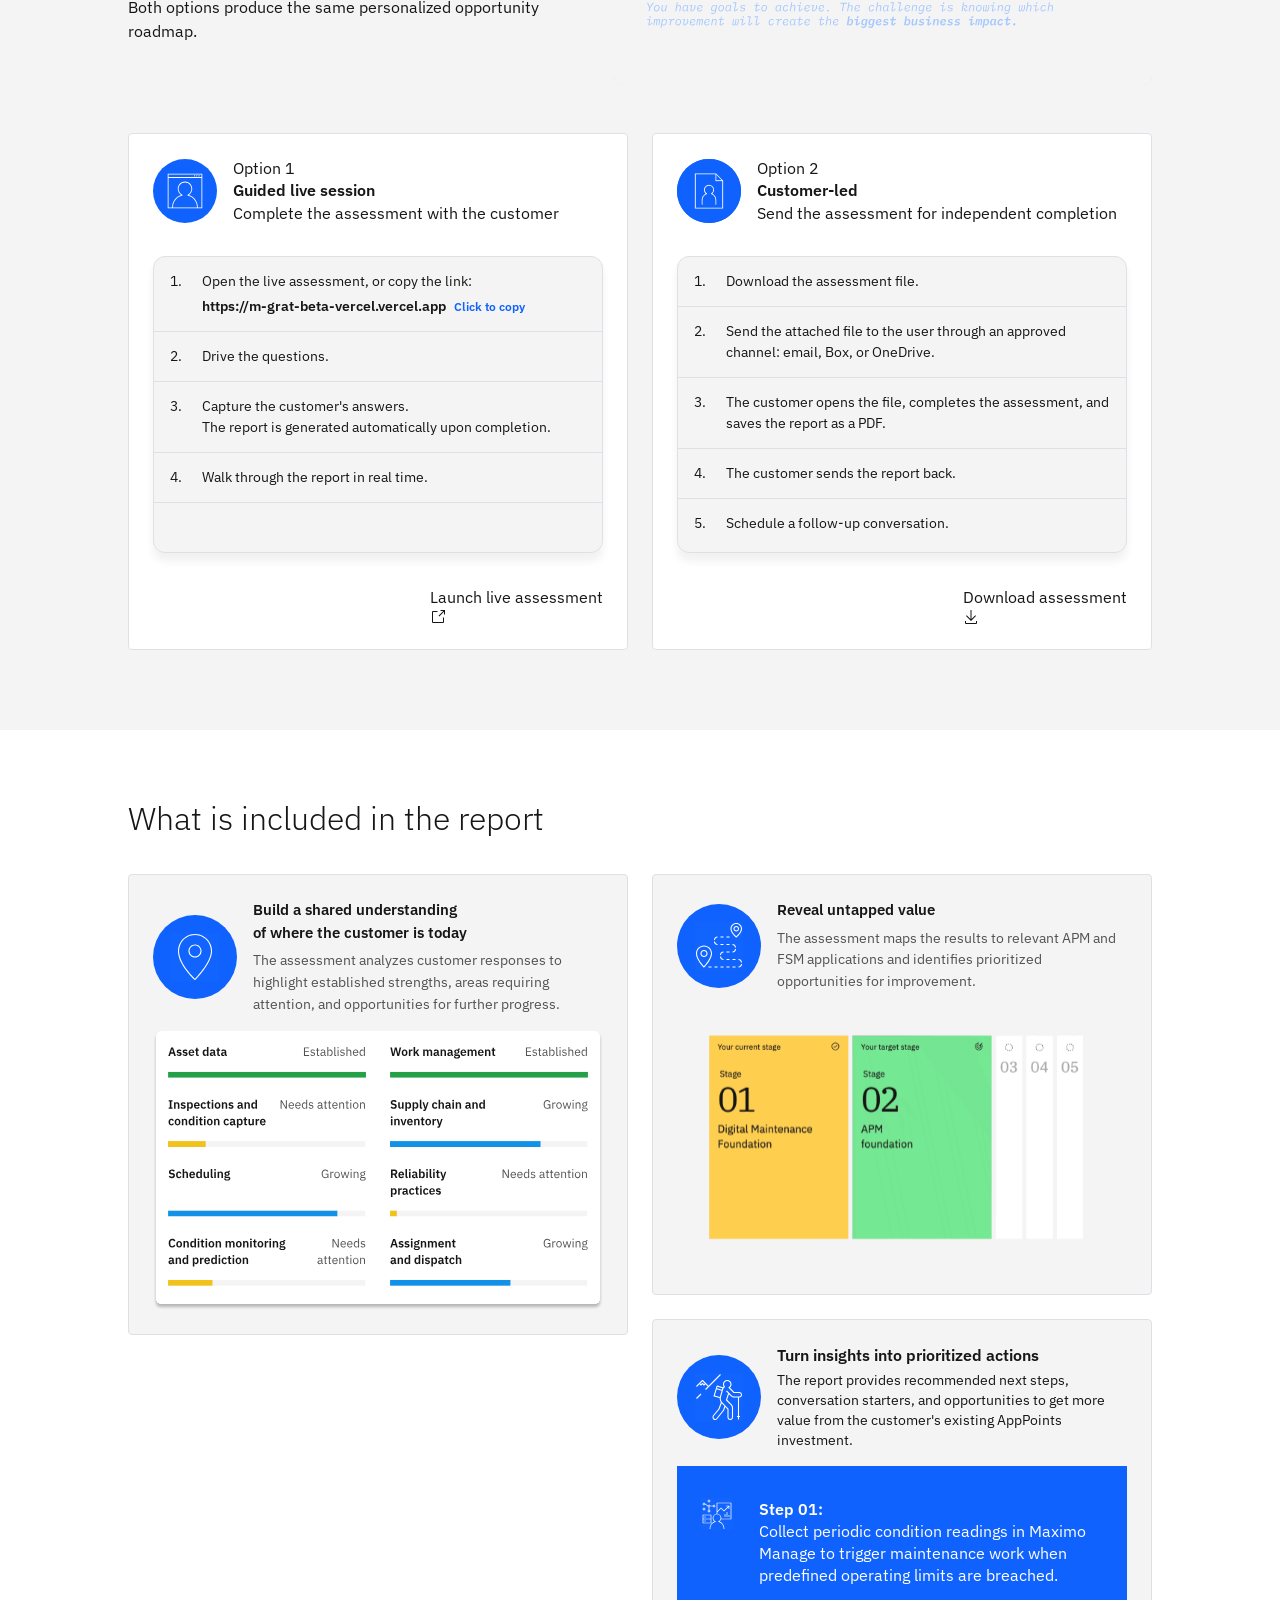
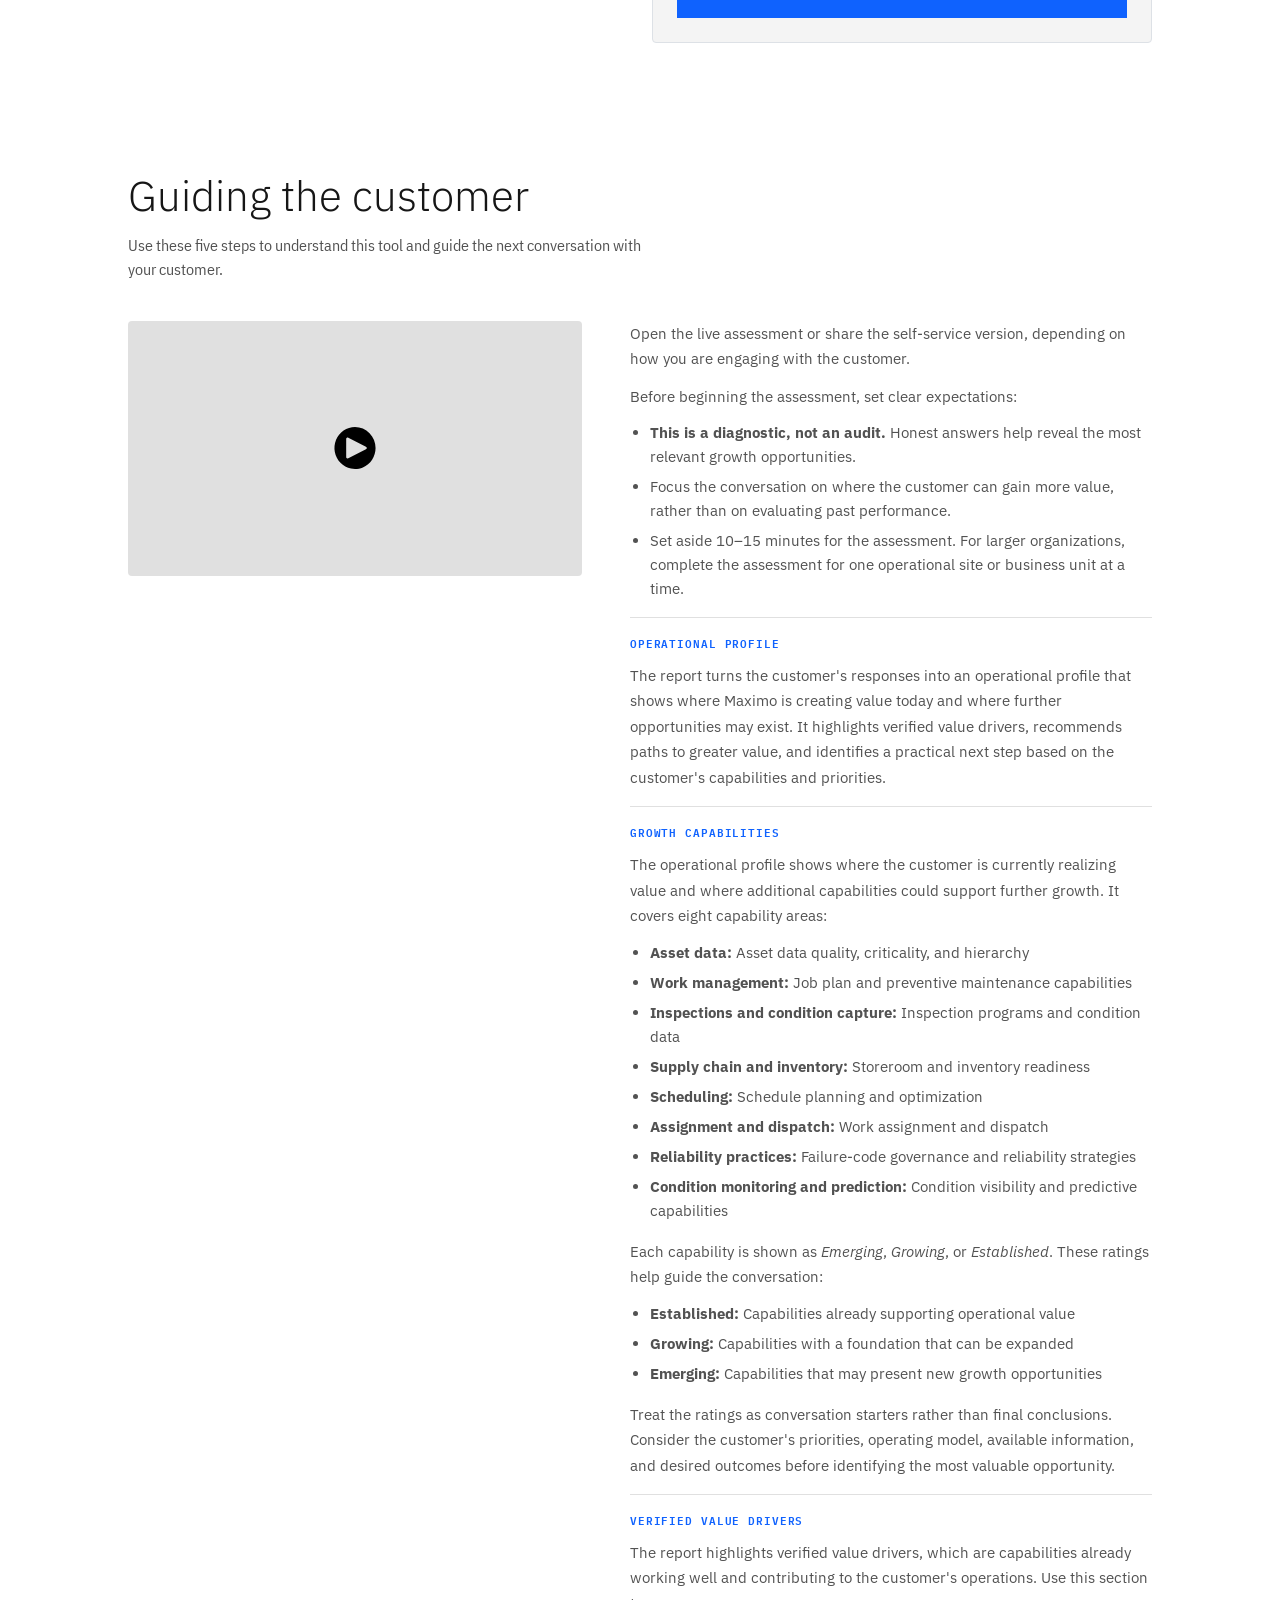
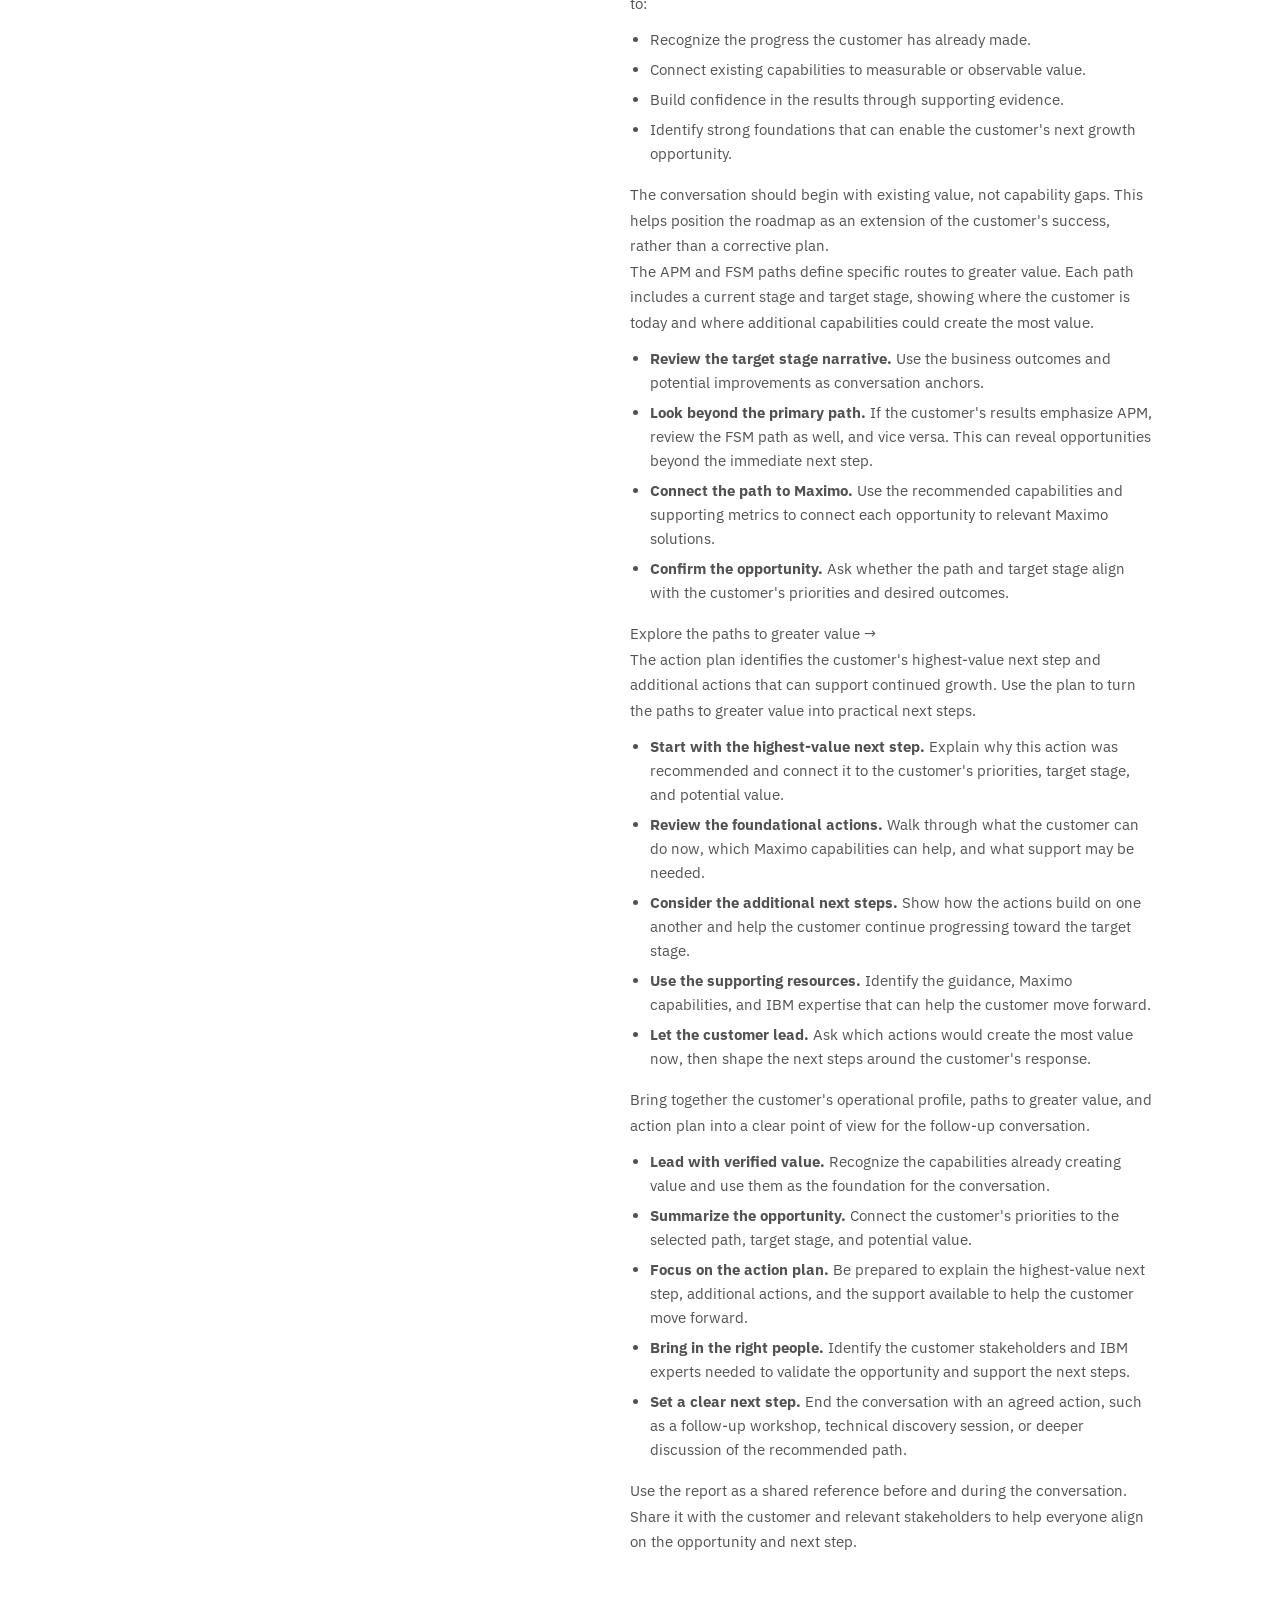
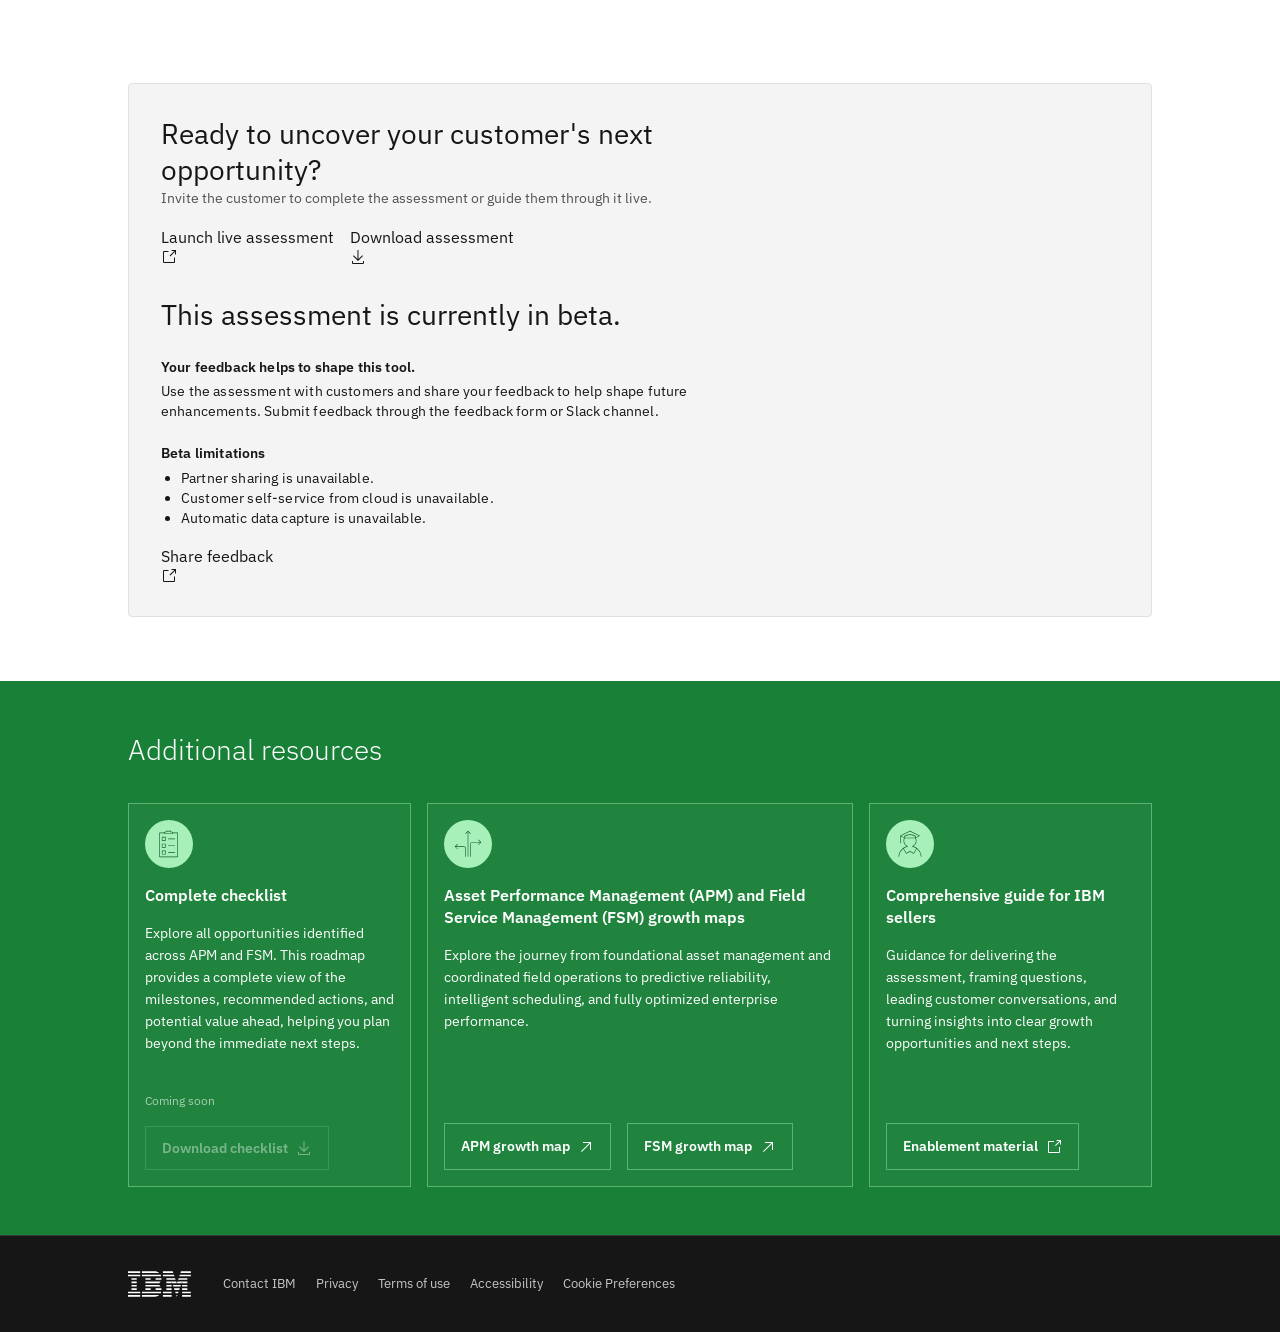
==== commit c9200f22: "feat(report): show stage "Are you ready" text; update FSM readiness wording - Milestone Register: re" ====
--- a/docs/index.html
+++ b/docs/index.html
@@ -2742,7 +2742,7 @@
    "potentialOutcomes": "• 10–15% reduction in administrative dispatch overhead and phone coordination\n• 8–12% increase in wrench time through mobile work order delivery and status updates\n• Multi-week forward planning horizon actively managed in Assignment Manager",
    "keyMoves": "• Stand up a central scheduler/dispatcher role in Assignment Manager.\n• Enrich workforce availability with shifts, exceptions, and crafts.\n• Add materials, tools, and classifications to job plans.\n• Roll out mobile work execution to field crews.",
    "masProducts": "Maximo Manage — Strong\nMaximo Mobile — Core\nMaximo HSE — Entry\nMAS Scheduler (GWW) — Entry",
-   "areYouReady": "Work orders carry scheduled dates and a forward planning horizon is established (weekly to monthly). A centralized scheduler or dispatcher role is active in Assignment Manager, workforce availability is enriched with exceptions, and job plans gain materials, tools, and classifications. HSE, Inspections, and Inventory enter as parallel capability layers.",
+   "areYouReady": "Centralized schedule coordination and field dispatch — single-pane visibility across labor and crew capacity, extended planning horizons, and mobile work execution that eliminates paper delays.",
    "milestones": [
     {
      "id": "AD-1-CRIT",
@@ -3000,7 +3000,7 @@
    "potentialOutcomes": "• 15–25% reduction in technician travel time and return trips via proximity routing\n• Significant reduction in job delays caused by missing parts, permits, or tools\n• Real-time effective capacity calculation accounting for leaves and active assignments",
    "keyMoves": "• Move to rolling planning windows with predecessor constraints.\n• Enable system-suggested dispatch on effective availability.\n• Scope job plans to asset classes and hierarchies.\n• Feed inspection results into asset condition data.",
    "masProducts": "Maximo Manage — Strong\nMaximo Mobile — Core\nMAS Scheduler — Core\nSpatial — Planning\nDispatcher — Limited/Emerging",
-   "areYouReady": "Forward planning extends to rolling windows with predecessor and hierarchy constraints. System-suggested dispatch based on effective availability is active. Job plans are scoped to asset classes, include hierarchies and predecessors, and link to asset data. Inspection results feed condition data and inventory is planned against work requirements.",
+   "areYouReady": "Optimized crew productivity and work preparation — enriching job plans with planned materials and tools, sequencing work by dependencies, and routing technicians by geographic proximity.",
    "milestones": [
     {
      "id": "AD-2-HIER",
@@ -3290,7 +3290,7 @@
    "potentialOutcomes": "• ≥80% First-Time Fix Rate (FTFR) through automated skill- and parts-aware dispatch\n• 15–20% reduction in emergency travel disruption via dynamic break-in scheduling\n• Real-time storeroom balance visibility and mobile material issuance from the field",
    "keyMoves": "• Introduce optimization-driven scheduling across crews and territories.\n• Connect condition and IoT signals to trigger work automatically.\n• Plan inventory and logistics against forecast work demand.\n• Measure schedule compliance and wrench time continuously.",
    "masProducts": "Maximo Manage — Strong\nMaximo Mobile — Core\nMAS Scheduler — Advanced\nDispatcher — Core\nSpatial — Core\nOptimizer — Emerging",
-   "areYouReady": "The Optimizer runs automatically via cron-based scheduling. Assignments are system-generated from constraints, skills, and optimized availability. Planning, Scheduling, and Dispatch dashboards are live with cost, resource, and compliance views. Condition-based inspection and optimized inventory management are active.",
+   "areYouReady": "Automated schedule optimization and exception handling — constraint-based algorithms match technicians by skill and location, inject emergency break-in work, and integrate storeroom inventory at the point of work.",
    "milestones": [
     {
      "id": "WM-4-DASH",
@@ -3432,7 +3432,7 @@
    "potentialOutcomes": "• Up to 26% overall technician productivity gain (achieving ≥45–55% wrench time)\n• 10–20% reduction in overtime through autonomous schedule balancing\n• Closed-loop feedback from field actuals directly into job plan durations and inventory forecasts",
    "keyMoves": "• Run continuous, AI-assisted schedule optimization.\n• Close the loop from asset health to planning and dispatch.\n• Standardize KPIs and benchmarks across all regions.\n• Embed field feedback into job-plan and reliability improvement.",
    "masProducts": "Maximo Manage — Strong\nMaximo Mobile — Core\nMAS Scheduler — Advanced\nOptimizer — Full\nDispatcher — Exception Management",
-   "areYouReady": "The Optimizer operates fully autonomously for routine scheduling and dispatch. Humans are approvers and exception handlers only. Strategic inventory, AIP-connected job plans, and GenAI-assisted work execution complete the full FSM maturity picture.",
+   "areYouReady": "Achieved autonomous, end-to-end field workforce execution — automated cron-based optimization, GenAI point-of-work troubleshooting, and real-time field actuals driving continuous schedule refinement.",
    "milestones": [
     {
      "id": "WM-4-JPAIP",
